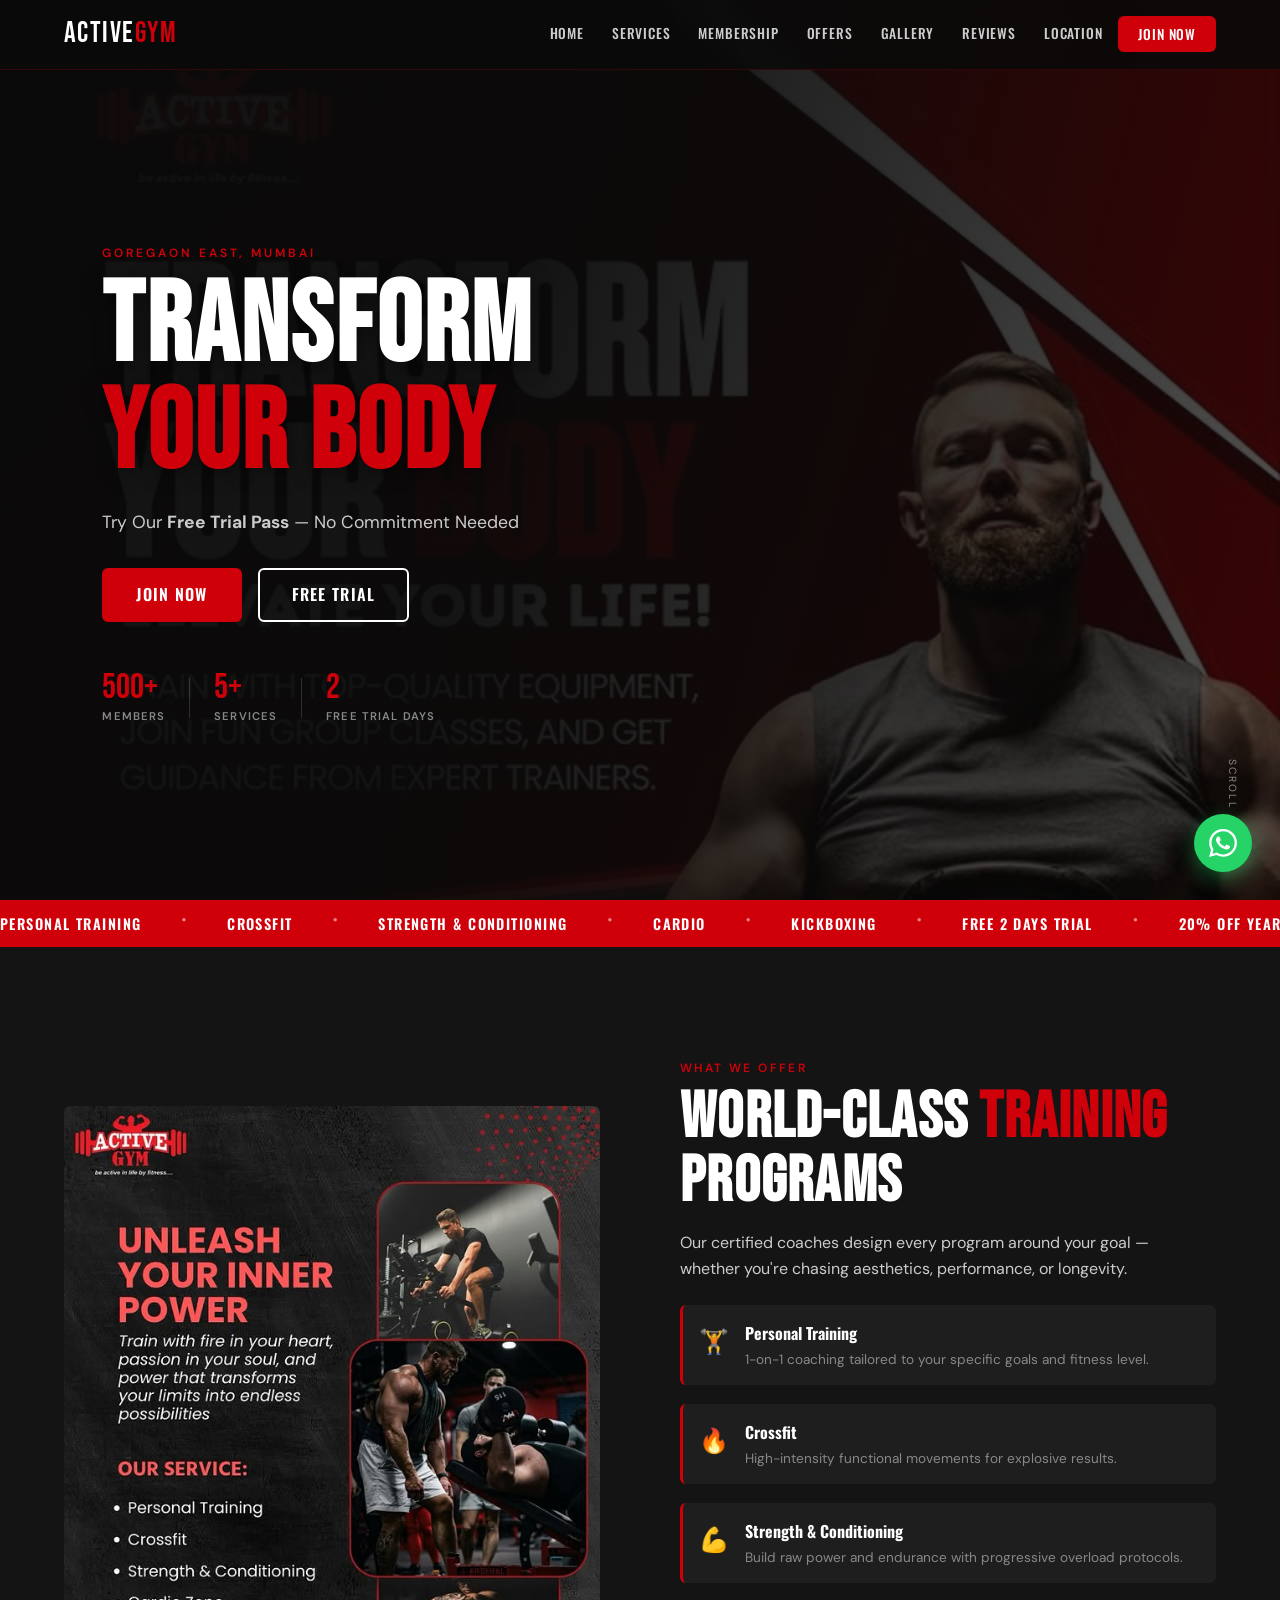
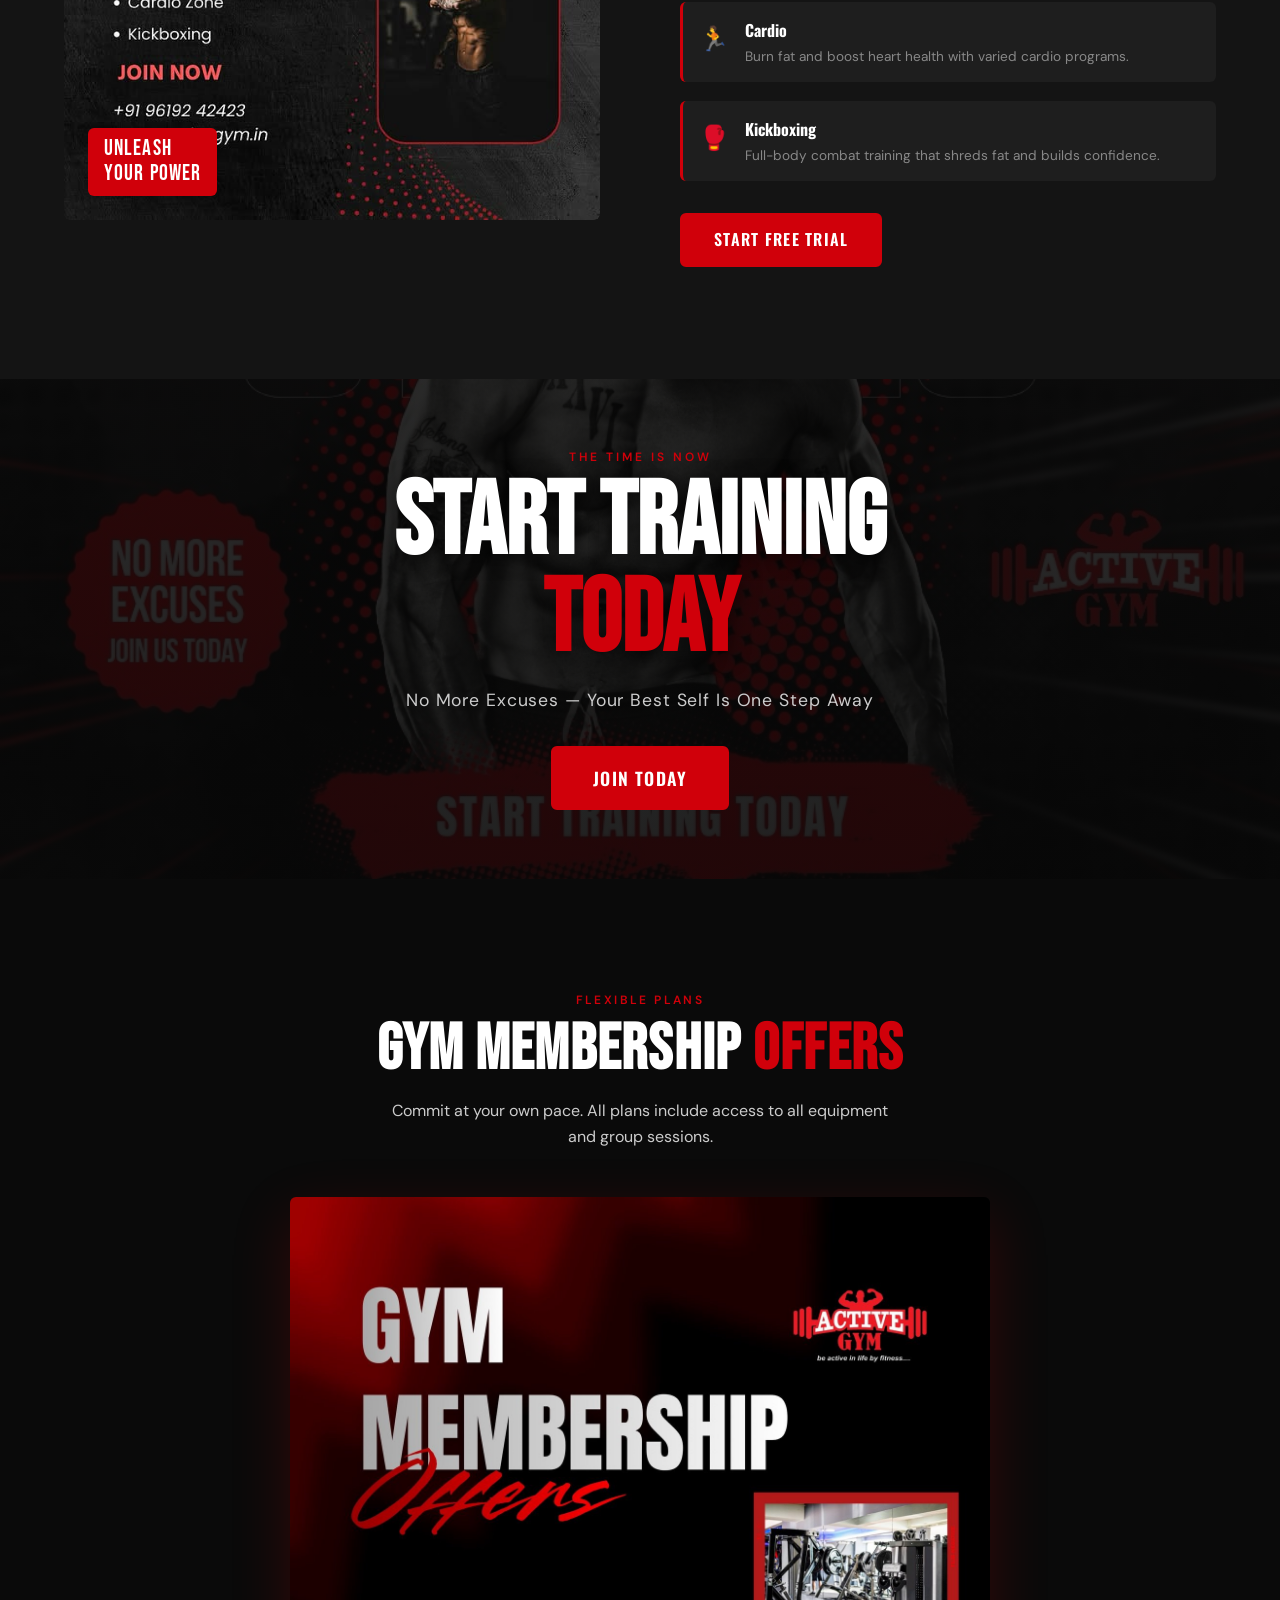
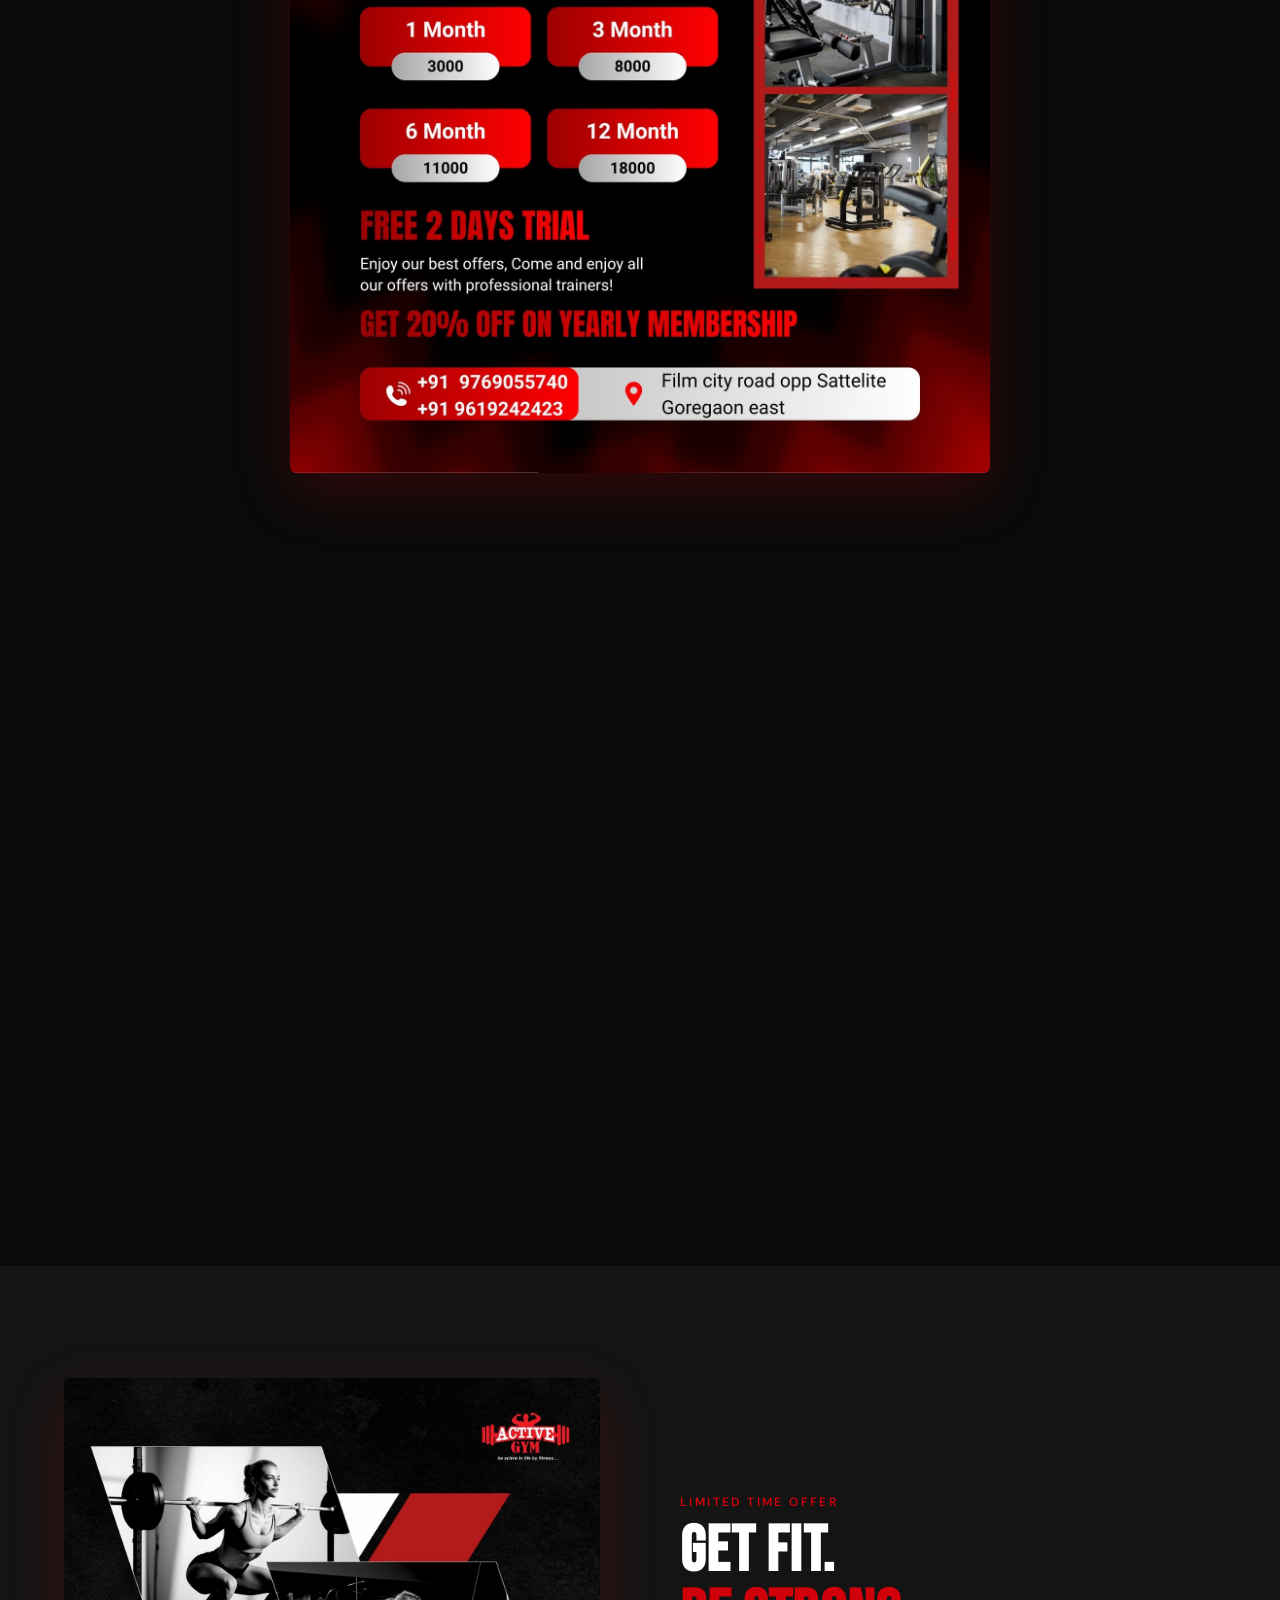
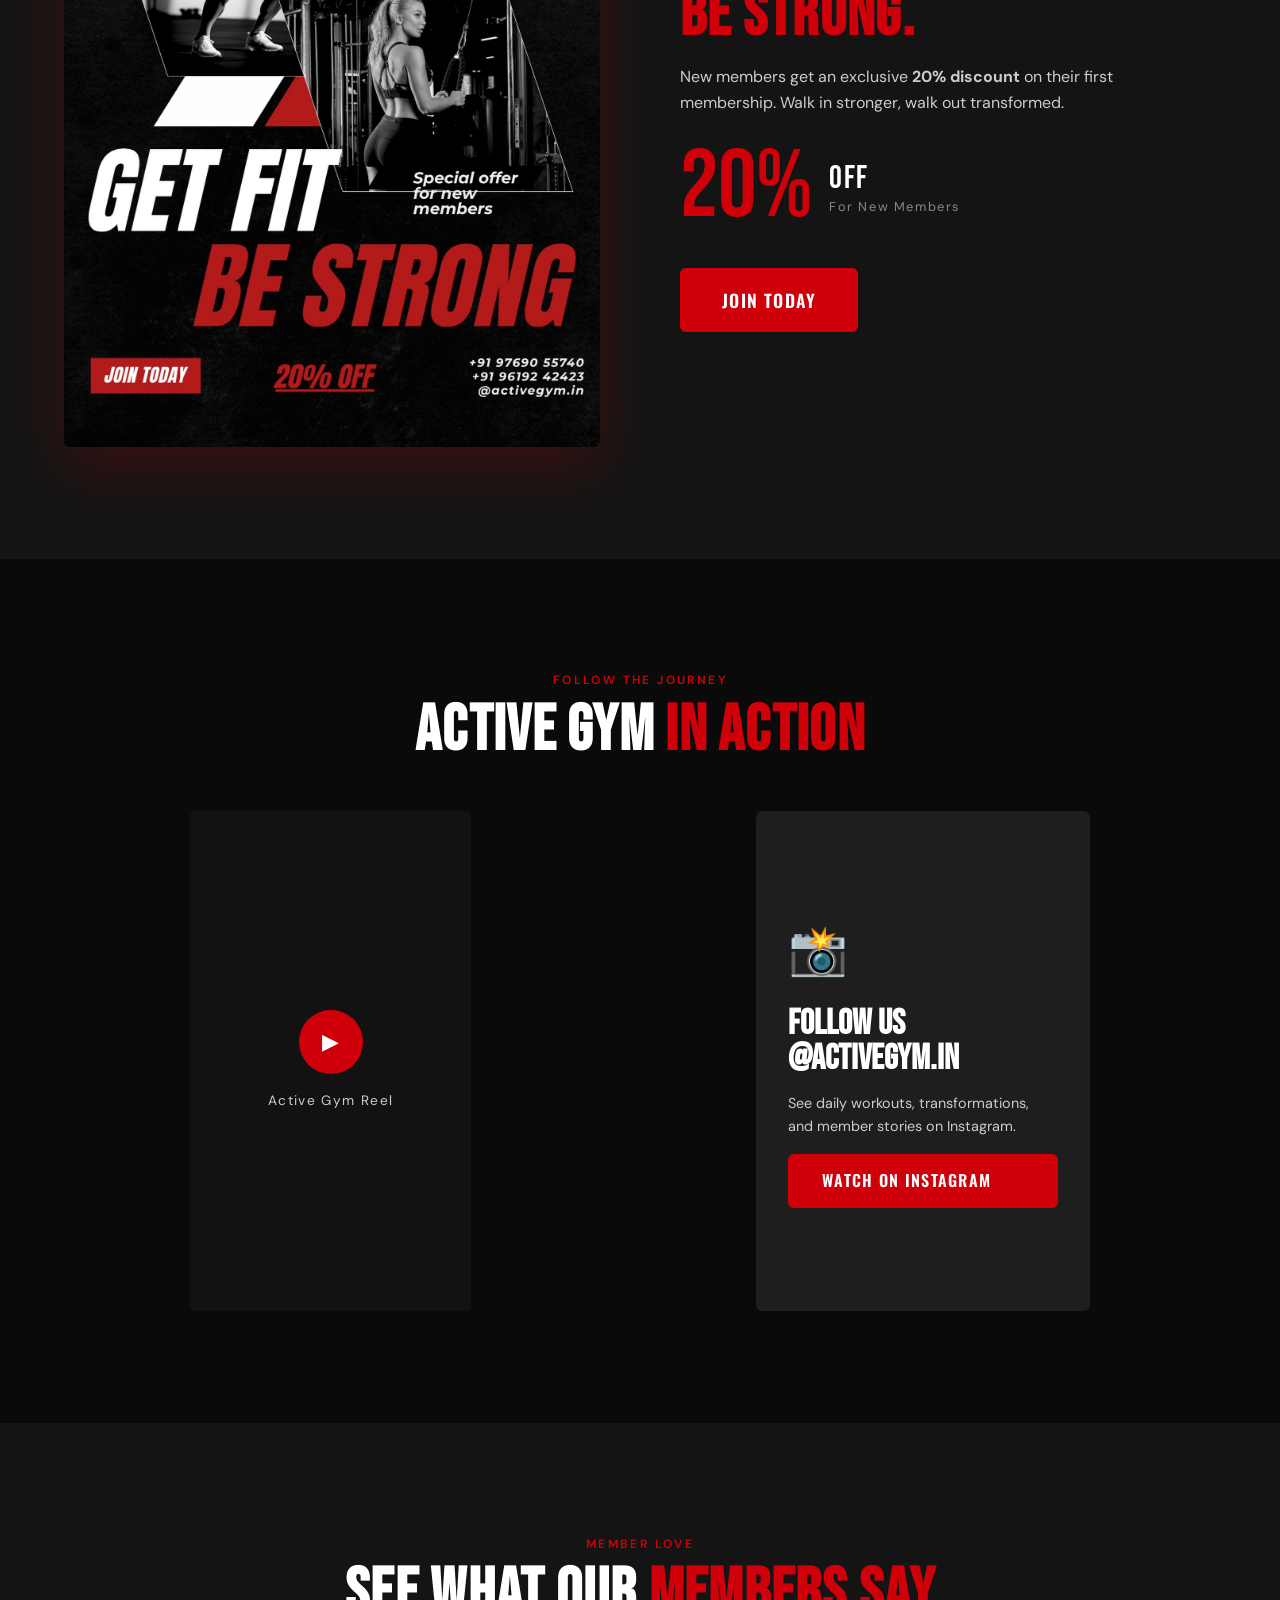
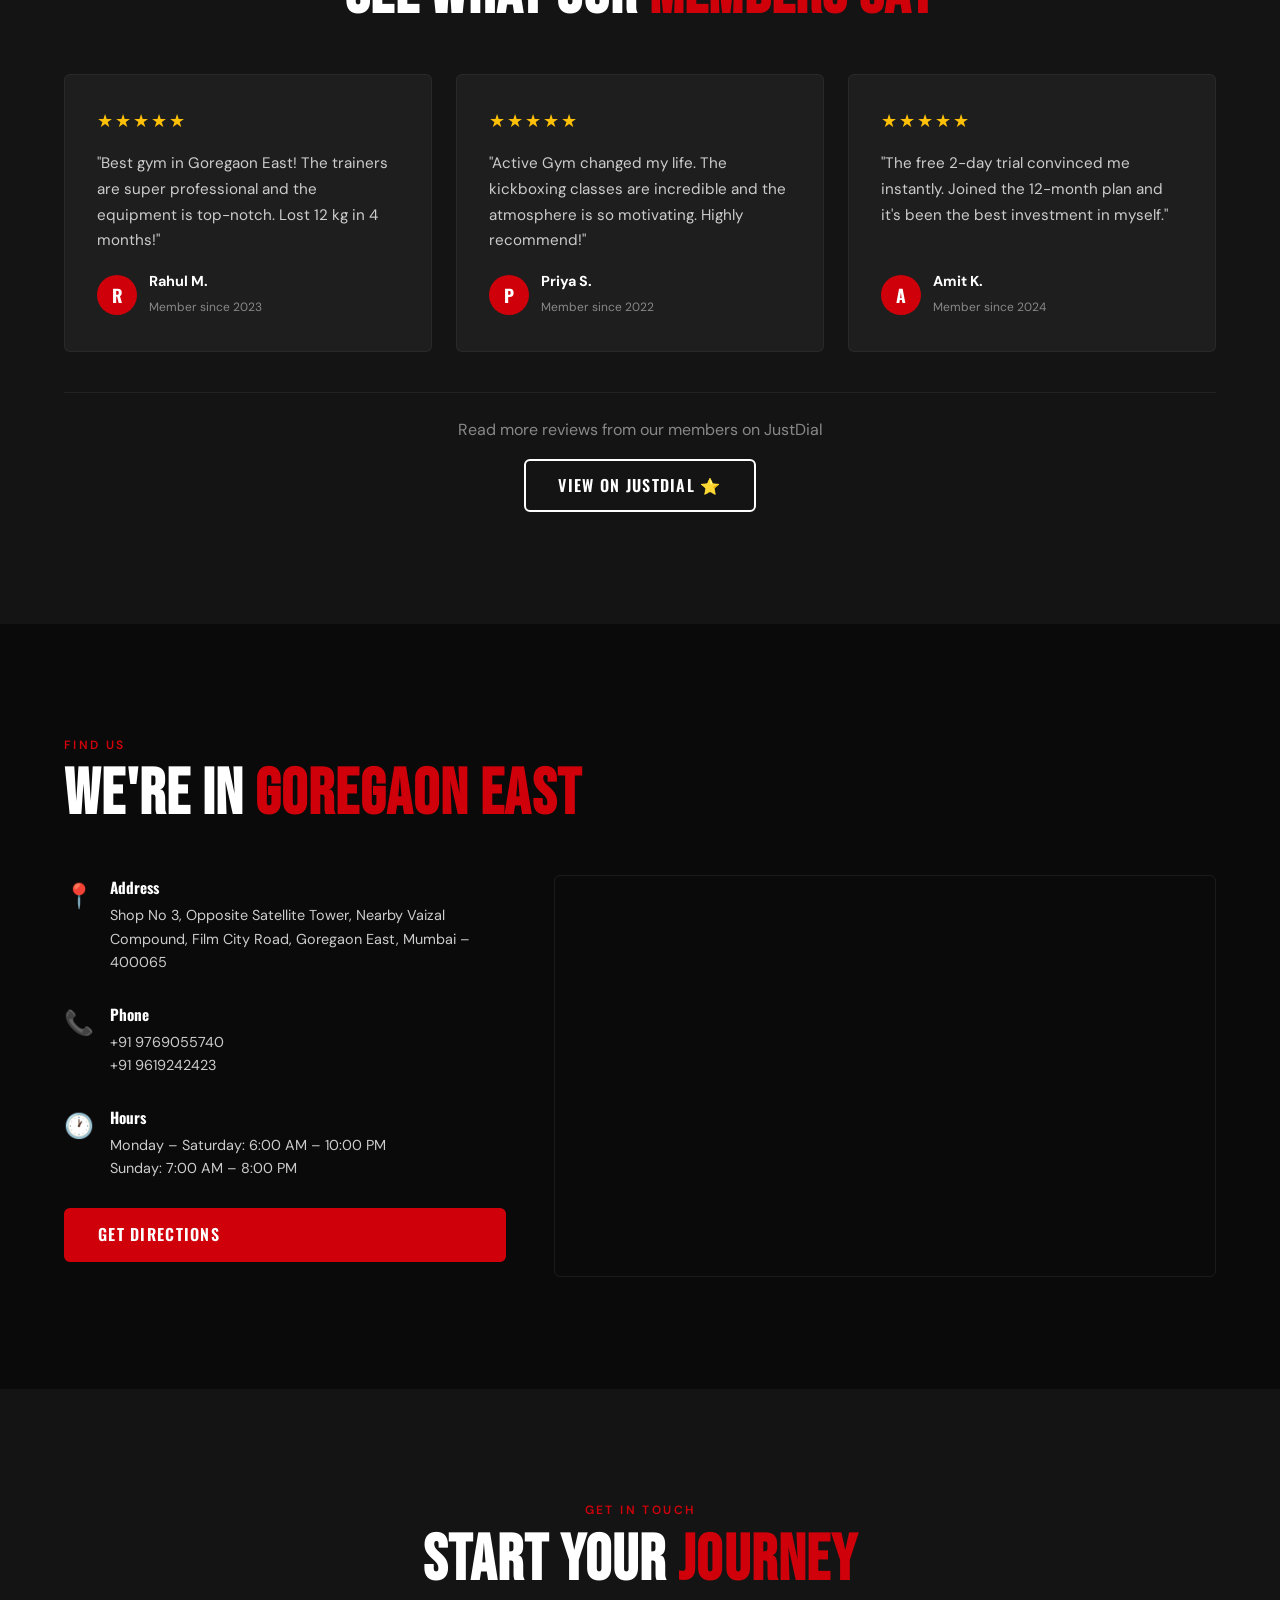
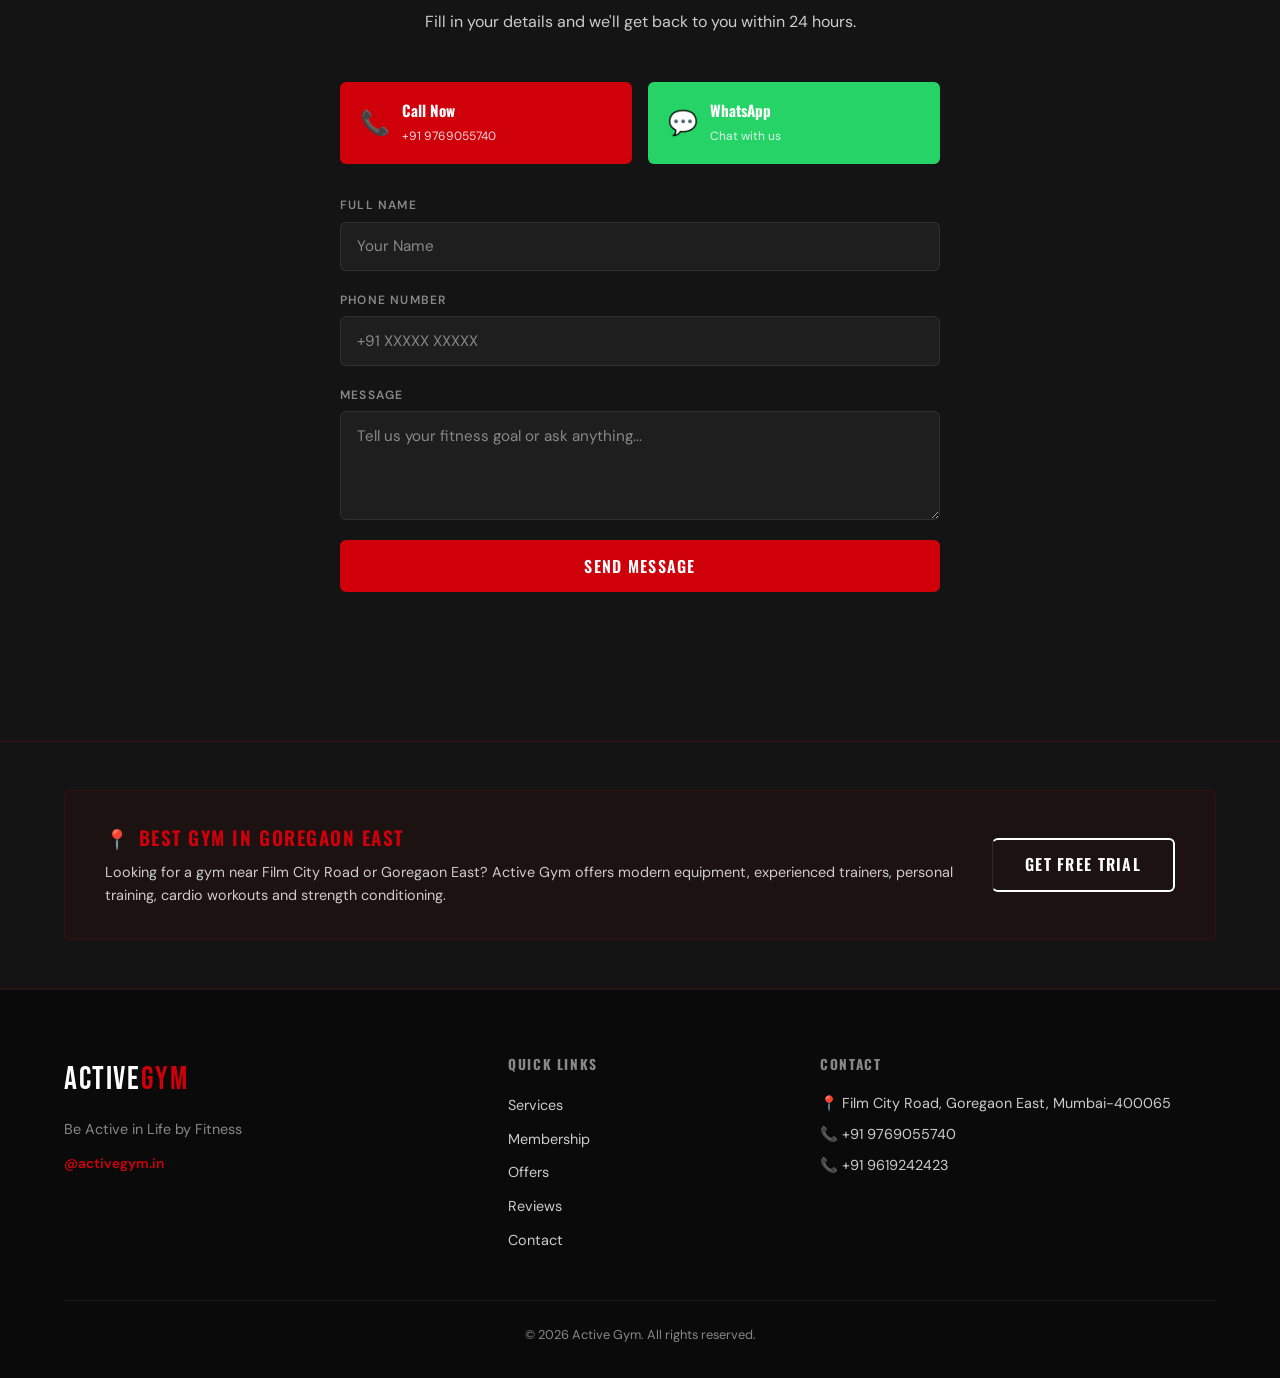
==== index.html @ d6af082b "added a SEO section and indexing" ====
<!DOCTYPE html>
<html lang="en">
<head>
  <meta charset="UTF-8" />
  <meta name="viewport" content="width=device-width, initial-scale=1.0" />
  <title>Active Gym  | Best Gym in Goregaon East, Mumbai</title>
  <meta name="description" content="Active Gym, Goregaon East Mumbai. Premium gym with personal training, crossfit, strength & conditioning. Free 2 day trial. Join now!" />
  <script type="ap
  plication/ld+json">
{
  "@context": "https://schema.org",
  "@type": "Gym",
  "name": "Active Gym",
  "url": "https://activegym.in",
  "image": "https://activegym.in/images/hero.png",
  "telephone": "+91-9769055740",
  "address": {
    "@type": "PostalAddress",
    "streetAddress": "Shop No 3, Opposite Satellite Tower Nearby Vaizal Compound, Film City Road, Goregaon East",
    "addressLocality": "Mumbai",
    "addressRegion": "Maharashtra",
    "postalCode": "400065",
    "addressCountry": "IN"
  },
  "sameAs": [
    "https://www.instagram.com/activegym.in/"
  ]
}
</script>

      <!-- Open Graph -->
    <meta property="og:title"
          content="Active Gym | Best Gym in Goregaon East">

    <meta property="og:description"
          content="Premium gym in Goregaon East Mumbai.">

    <meta property="og:url"
          content="https://activegym.in">

    <meta property="og:type"
          content="website">

    <meta property="og:image"
          content="https://activegym.in/images/hero.png">

  <link rel="stylesheet" href="styles.css" />
  <!-- Google Fonts: Bebas Neue (display) + DM Sans (body) -->
  <link rel="preconnect" href="https://fonts.googleapis.com" />
  <link rel="preconnect" href="https://fonts.gstatic.com" crossorigin />
  <link href="https://fonts.googleapis.com/css2?family=Bebas+Neue&family=DM+Sans:wght@300;400;500;600;700&family=Oswald:wght@400;600;700&display=swap" rel="stylesheet" />
</head>
<body>

  <!-- ========== STICKY NAVBAR ========== -->
  <nav class="navbar" id="navbar">
    <div class="nav-container">
      <a href="#home" class="nav-logo">
        <span class="logo-active">ACTIVE</span><span class="logo-gym">GYM</span>
      </a>
      <button class="nav-toggle" id="navToggle" aria-label="Toggle menu">
        <span></span><span></span><span></span>
      </button>
      <ul class="nav-links" id="navLinks">
        <li><a href="#home">Home</a></li>
        <li><a href="#services">Services</a></li>
        <li><a href="#membership">Membership</a></li>
        <li><a href="#offers">Offers</a></li>
        <li><a href="#instagram">Gallery</a></li>
        <li><a href="#reviews">Reviews</a></li>
        <li><a href="#location">Location</a></li>
        <li><a href="#contact" class="nav-cta">Join Now</a></li>
      </ul>
    </div>
  </nav>

  <!-- ========== HERO SECTION ========== -->
  <section class="hero" id="home">
    <div class="hero-media">
      <img src="images/hero.png" alt="Transform Your Body at Active Gym" class="hero-img" />
      <div class="hero-overlay"></div>
    </div>
    <div class="hero-content fade-in">
      <p class="hero-eyebrow">Goregaon East, Mumbai</p>
      <h1 class="hero-title">
        Transform<br /><span class="accent">Your Body</span>
      </h1>
      <p class="hero-sub">Try Our <strong>Free Trial Pass</strong> — No Commitment Needed</p>
      <div class="hero-actions">
        <a href="#membership" class="btn btn-primary">Join Now</a>
        <a href="#contact" class="btn btn-outline">Free Trial</a>
      </div>
      <div class="hero-stats">
        <div class="stat"><span class="stat-num">500+</span><span class="stat-label">Members</span></div>
        <div class="stat-divider"></div>
        <div class="stat"><span class="stat-num">5+</span><span class="stat-label">Services</span></div>
        <div class="stat-divider"></div>
        <div class="stat"><span class="stat-num">2</span><span class="stat-label">Free Trial Days</span></div>
      </div>
    </div>
    <div class="hero-scroll-hint">
      <span>Scroll</span>
      <div class="scroll-line"></div>
    </div>
  </section>

  <!-- ========== TICKER STRIP ========== -->
  <div class="ticker-wrap">
    <div class="ticker-track">
      <span>Personal Training</span><span class="dot">●</span>
      <span>Crossfit</span><span class="dot">●</span>
      <span>Strength & Conditioning</span><span class="dot">●</span>
      <span>Cardio</span><span class="dot">●</span>
      <span>Kickboxing</span><span class="dot">●</span>
      <span>Free 2 Days Trial</span><span class="dot">●</span>
      <span>20% Off Yearly Plan</span><span class="dot">●</span>
      <!-- duplicate for seamless loop -->
      <span>Personal Training</span><span class="dot">●</span>
      <span>Crossfit</span><span class="dot">●</span>
      <span>Strength & Conditioning</span><span class="dot">●</span>
      <span>Cardio</span><span class="dot">●</span>
      <span>Kickboxing</span><span class="dot">●</span>
      <span>Free 2 Days Trial</span><span class="dot">●</span>
      <span>20% Off Yearly Plan</span><span class="dot">●</span>
    </div>
  </div>

  <!-- ========== SERVICES SECTION ========== -->
  <section class="services" id="services">
    <div class="services-inner">
      <!-- Left: Image -->
      <div class="services-image fade-in-left">
        <div class="services-img-wrap">
          <img src="images/services.png" alt="Unleash Your Inner Power – Active Gym" />
          <div class="services-img-badge">UNLEASH<br />YOUR POWER</div>
        </div>
      </div>
      <!-- Right: Content -->
      <div class="services-content fade-in-right">
        <p class="section-eyebrow">What We Offer</p>
        <h2 class="section-title">World-Class <span class="accent">Training</span><br />Programs</h2>
        <p class="section-body">Our certified coaches design every program around your goal — whether you're chasing aesthetics, performance, or longevity.</p>
        <ul class="services-list">
          <li class="service-item" data-icon="🏋️">
            <div class="si-icon">🏋️</div>
            <div>
              <strong>Personal Training</strong>
              <p>1-on-1 coaching tailored to your specific goals and fitness level.</p>
            </div>
          </li>
          <li class="service-item" data-icon="🔥">
            <div class="si-icon">🔥</div>
            <div>
              <strong>Crossfit</strong>
              <p>High-intensity functional movements for explosive results.</p>
            </div>
          </li>
          <li class="service-item" data-icon="💪">
            <div class="si-icon">💪</div>
            <div>
              <strong>Strength & Conditioning</strong>
              <p>Build raw power and endurance with progressive overload protocols.</p>
            </div>
          </li>
          <li class="service-item" data-icon="🏃">
            <div class="si-icon">🏃</div>
            <div>
              <strong>Cardio</strong>
              <p>Burn fat and boost heart health with varied cardio programs.</p>
            </div>
          </li>
          <li class="service-item" data-icon="🥊">
            <div class="si-icon">🥊</div>
            <div>
              <strong>Kickboxing</strong>
              <p>Full-body combat training that shreds fat and builds confidence.</p>
            </div>
          </li>
        </ul>
        <a href="#contact" class="btn btn-primary">Start Free Trial</a>
      </div>
    </div>
  </section>

  <!-- ========== CTA SECTION ========== -->
  <section class="cta-section" id="cta">
    <div class="cta-bg">
      <img src="images/cta.png" alt="Start Training Today" />
      <div class="cta-overlay"></div>
    </div>
    <div class="cta-content fade-in">
      <p class="cta-eyebrow">The Time Is Now</p>
      <h2 class="cta-title">Start Training<br /><span class="accent">Today</span></h2>
      <p class="cta-sub">No More Excuses — Your Best Self Is One Step Away</p>
      <a href="#contact" class="btn btn-primary btn-lg">Join Today</a>
    </div>
  </section>

  <!-- ========== MEMBERSHIP SECTION ========== -->
  <section class="membership" id="membership">
    <div class="container">
      <div class="membership-header fade-in">
        <p class="section-eyebrow">Flexible Plans</p>
        <h2 class="section-title">Gym Membership <span class="accent">Offers</span></h2>
        <p class="section-body">Commit at your own pace. All plans include access to all equipment and group sessions.</p>
      </div>

      <!-- Membership image banner -->
      <div class="membership-banner fade-in">
        <img src="images/membership.png" alt="Active Gym Membership Offers" />
      </div>

      <div class="plans-grid fade-in">
        <div class="plan-card">
          <div class="plan-label">Starter</div>
          <div class="plan-duration">1 Month</div>
          <div class="plan-price">₹3,000</div>
          <ul class="plan-features">
            <li>Full Equipment Access</li>
            <li>Group Classes</li>
            <li>Locker Room</li>
          </ul>
          <a href="#contact" class="btn btn-outline btn-sm">Get Started</a>
        </div>
        <div class="plan-card">
          <div class="plan-label">Popular</div>
          <div class="plan-duration">3 Months</div>
          <div class="plan-price">₹8,000</div>
          <ul class="plan-features">
            <li>Full Equipment Access</li>
            <li>Group Classes</li>
            <li>1 Personal Training Session</li>
            <li>Locker Room</li>
          </ul>
          <a href="#contact" class="btn btn-outline btn-sm">Get Started</a>
        </div>
        <div class="plan-card plan-featured">
          <div class="plan-badge">Best Value</div>
          <div class="plan-label">Committed</div>
          <div class="plan-duration">6 Months</div>
          <div class="plan-price">₹11,000</div>
          <ul class="plan-features">
            <li>Full Equipment Access</li>
            <li>Group Classes</li>
            <li>3 Personal Training Sessions</li>
            <li>Diet Consultation</li>
            <li>Locker Room</li>
          </ul>
          <a href="#contact" class="btn btn-primary btn-sm">Get Started</a>
        </div>
        <div class="plan-card">
          <div class="plan-badge plan-badge-gold">20% OFF</div>
          <div class="plan-label">Champion</div>
          <div class="plan-duration">12 Months</div>
          <div class="plan-price">₹18,000</div>
          <div class="plan-orig">Save ₹4,500</div>
          <ul class="plan-features">
            <li>Full Equipment Access</li>
            <li>Unlimited Group Classes</li>
            <li>6 Personal Training Sessions</li>
            <li>Diet Consultation</li>
            <li>Locker Room</li>
            <li>Priority Booking</li>
          </ul>
          <a href="#contact" class="btn btn-outline btn-sm">Get Started</a>
        </div>
      </div>

      <!-- Free trial badge -->
      <div class="trial-banner fade-in">
        <div class="trial-icon">🎁</div>
        <div>
          <strong>FREE 2 DAYS TRIAL</strong>
          <p>Experience the gym before you commit. No credit card required.</p>
        </div>
        <a href="#contact" class="btn btn-primary">Claim Free Trial</a>
      </div>
    </div>
  </section>

  <!-- ========== OFFER SECTION ========== -->
  <section class="offer-section" id="offers">
    <div class="offer-inner">
      <div class="offer-img-wrap fade-in-left">
        <img src="images/getfit.png" alt="Get Fit Be Strong – 20% Off" />
      </div>
      <div class="offer-content fade-in-right">
        <p class="section-eyebrow">Limited Time Offer</p>
        <h2 class="section-title">Get Fit.<br /><span class="accent">Be Strong.</span></h2>
        <p class="section-body">New members get an exclusive <strong>20% discount</strong> on their first membership. Walk in stronger, walk out transformed.</p>
        <div class="offer-highlight">
          <span class="offer-pct">20%</span>
          <span class="offer-off">OFF<br /><small>For New Members</small></span>
        </div>
        <a href="#contact" class="btn btn-primary btn-lg">Join Today</a>
      </div>
    </div>
  </section>

  <!-- ========== INSTAGRAM / VIDEO SECTION ========== -->
  <section class="instagram-section" id="instagram">
    <div class="container">
      <div class="fade-in">
        <p class="section-eyebrow">Follow the Journey</p>
        <h2 class="section-title">Active Gym <span class="accent">In Action</span></h2>
      </div>
      <div class="instagram-grid fade-in">
        <!-- Video preview -->
        <div class="ig-video-wrap">
          <video src="images/reel.mp4" muted loop playsinline class="ig-video" id="gymReel"></video>
          <div class="ig-video-overlay" id="igVideoOverlay">
            <button class="ig-play-btn" id="igPlayBtn" aria-label="Play video">▶</button>
            <p>Active Gym Reel</p>
          </div>
        </div>
        <!-- Instagram CTA -->
        <div class="ig-cta-wrap">
          <div class="ig-logo">📸</div>
          <h3>Follow Us<br />@activegym.in</h3>
          <p>See daily workouts, transformations, and member stories on Instagram.</p>
          <a href="https://www.instagram.com/activegym.in/" target="_blank" rel="noopener" class="btn btn-primary">Watch on Instagram</a>
        </div>
      </div>
    </div>
  </section>

  <!-- ========== REVIEWS SECTION ========== -->
  <section class="reviews" id="reviews">
    <div class="container">
      <div class="fade-in">
        <p class="section-eyebrow">Member Love</p>
        <h2 class="section-title">See What Our <span class="accent">Members Say</span></h2>
      </div>
      <div class="reviews-grid fade-in">
        <div class="review-card">
          <div class="review-stars">★★★★★</div>
          <p class="review-text">"Best gym in Goregaon East! The trainers are super professional and the equipment is top-notch. Lost 12 kg in 4 months!"</p>
          <div class="review-author">
            <div class="review-avatar">R</div>
            <div><strong>Rahul M.</strong><span>Member since 2023</span></div>
          </div>
        </div>
        <div class="review-card">
          <div class="review-stars">★★★★★</div>
          <p class="review-text">"Active Gym changed my life. The kickboxing classes are incredible and the atmosphere is so motivating. Highly recommend!"</p>
          <div class="review-author">
            <div class="review-avatar">P</div>
            <div><strong>Priya S.</strong><span>Member since 2022</span></div>
          </div>
        </div>
        <div class="review-card">
          <div class="review-stars">★★★★★</div>
          <p class="review-text">"The free 2-day trial convinced me instantly. Joined the 12-month plan and it's been the best investment in myself."</p>
          <div class="review-author">
            <div class="review-avatar">A</div>
            <div><strong>Amit K.</strong><span>Member since 2024</span></div>
          </div>
        </div>
      </div>
      <div class="reviews-jd fade-in">
        <p>Read more reviews from our members on JustDial</p>
        <a href="https://www.justdial.com/Mumbai/Active-Gym-Opposite-Satellite-Tower-Nearby-Vaizal-Compound-Goregaon-East/022PXX22-XX22-121221103245-M7Y5_BZDET" target="_blank" rel="noopener" class="btn btn-outline">View on JustDial ⭐</a>
      </div>
    </div>
  </section>

  <!-- ========== LOCATION SECTION ========== -->
  <section class="location" id="location">
    <div class="container">
      <div class="fade-in">
        <p class="section-eyebrow">Find Us</p>
        <h2 class="section-title">We're in <span class="accent">Goregaon East</span></h2>
      </div>
      <div class="location-inner fade-in">
        <div class="location-info">
          <div class="loc-item">
            <span class="loc-icon">📍</span>
            <div>
              <strong>Address</strong>
              <p>Shop No 3, Opposite Satellite Tower, Nearby Vaizal Compound, Film City Road, Goregaon East, Mumbai – 400065</p>
            </div>
          </div>
          <div class="loc-item">
            <span class="loc-icon">📞</span>
            <div>
              <strong>Phone</strong>
              <p><a href="tel:+919769055740">+91 9769055740</a><br /><a href="tel:+919619242423">+91 9619242423</a></p>
            </div>
          </div>
          <div class="loc-item">
            <span class="loc-icon">🕐</span>
            <div>
              <strong>Hours</strong>
              <p>Monday – Saturday: 6:00 AM – 10:00 PM<br />Sunday: 7:00 AM – 8:00 PM</p>
            </div>
          </div>
          <a href="https://maps.app.goo.gl/x2N7vGLU5h2f4jcv7" target="_blank" rel="noopener" class="btn btn-primary">Get Directions</a>
        </div>
        <div class="map-wrap">
          <iframe
           src="https://www.google.com/maps/embed?pb=!1m18!1m12!1m3!1d3768.4638937421178!2d72.87435909999999!3d19.174930499999995!2m3!1f0!2f0!3f0!3m2!1i1024!2i768!4f13.1!3m3!1m2!1s0x3be7b70a0145a0b3%3A0x8924d5a3ea8f32e4!2sActive%20GYM!5e0!3m2!1sen!2sin!4v1777400757003!5m2!1sen!2sin"
            width="100%"
            height="400"
            style="border:0;"
            allowfullscreen=""
            loading="lazy"
            referrerpolicy="no-referrer-when-downgrade"
            title="Active Gym Location Map">
          </iframe>
        </div>
      </div>
    </div>
  </section>

  <!-- ========== CONTACT SECTION ========== -->
  <section class="contact" id="contact">
    <div class="container">
      <div class="fade-in">
        <p class="section-eyebrow">Get In Touch</p>
        <h2 class="section-title">Start Your <span class="accent">Journey</span></h2>
        <p class="section-body">Fill in your details and we'll get back to you within 24 hours.</p>
      </div>
      <div class="contact-inner fade-in">
        <div class="contact-actions">
          <a href="tel:+919769055740" class="contact-action-btn call-btn">
            <span class="ca-icon">📞</span>
            <div><strong>Call Now</strong><small>+91 9769055740</small></div>
          </a>
          <a href="https://wa.me/919769055740?text=Hi%2C%20I%20want%20to%20know%20more%20about%20Active%20Gym%20membership" target="_blank" rel="noopener" class="contact-action-btn whatsapp-btn">
            <span class="ca-icon">💬</span>
            <div><strong>WhatsApp</strong><small>Chat with us</small></div>
          </a>
        </div>
        <form class="contact-form" id="contactForm" novalidate>
          <div class="form-group">
            <label for="name">Full Name</label>
            <input type="text" id="name" name="name" placeholder="Your Name" required autocomplete="name" />
          </div>
          <div class="form-group">
            <label for="phone">Phone Number</label>
            <input type="tel" id="phone" name="phone" placeholder="+91 XXXXX XXXXX" required autocomplete="tel" />
          </div>
          <div class="form-group">
            <label for="message">Message</label>
            <textarea id="message" name="message" placeholder="Tell us your fitness goal or ask anything..." rows="4"></textarea>
          </div>
          <button type="submit" class="btn btn-primary btn-full">Send Message</button>
          <p class="form-note" id="formNote"></p>
        </form>
      </div>
    </div>
  </section>

   <!-- ========== SEO SECTION ========== -->
  <section class="seo-section" aria-label="About Active Gym Goregaon East">
    <div class="container">
      <div class="seo-inner fade-in">
        <div class="seo-text">
          <h2><span class="seo-icon">📍</span> Best Gym in Goregaon East</h2>
          <p>
            Looking for a gym near Film City Road or Goregaon East?
            Active Gym offers modern equipment, experienced trainers,
            personal training, cardio workouts and strength conditioning.
          </p>
        </div>
        <a href="#contact" class="btn btn-outline seo-btn">Get Free Trial</a>
      </div>
    </div>
  </section>

  <!-- ========== FOOTER ========== -->
  <footer class="footer">
    <div class="container">
      <div class="footer-grid">
        <div class="footer-brand">
          <div class="nav-logo footer-logo"><span class="logo-active">ACTIVE</span><span class="logo-gym">GYM</span></div>
          <p>Be Active in Life by Fitness</p>
          <a href="https://www.instagram.com/activegym.in/" target="_blank" rel="noopener" class="footer-ig">@activegym.in</a>
        </div>
        <div class="footer-links">
          <h4>Quick Links</h4>
          <ul>
            <li><a href="#services">Services</a></li>
            <li><a href="#membership">Membership</a></li>
            <li><a href="#offers">Offers</a></li>
            <li><a href="#reviews">Reviews</a></li>
            <li><a href="#contact">Contact</a></li>
          </ul>
        </div>
        <div class="footer-contact">
          <h4>Contact</h4>
          <p>📍 Film City Road, Goregaon East, Mumbai-400065</p>
          <p>📞 <a href="tel:+919769055740">+91 9769055740</a></p>
          <p>📞 <a href="tel:+919619242423">+91 9619242423</a></p>
        </div>
      </div>
      <div class="footer-bottom">
        <p>© 2026 Active Gym. All rights reserved.</p>
      </div>
    </div>
  </footer>

  <!-- ========== FLOATING WHATSAPP BUTTON ========== -->
  <a href="https://wa.me/919769055740?text=Hi%2C%20I%20want%20to%20know%20more%20about%20Active%20Gym%20membership" target="_blank" rel="noopener" class="fab-whatsapp" aria-label="WhatsApp">
    <svg viewBox="0 0 24 24" fill="currentColor" width="28" height="28">
      <path d="M17.472 14.382c-.297-.149-1.758-.867-2.03-.967-.273-.099-.471-.148-.67.15-.197.297-.767.966-.94 1.164-.173.199-.347.223-.644.075-.297-.15-1.255-.463-2.39-1.475-.883-.788-1.48-1.761-1.653-2.059-.173-.297-.018-.458.13-.606.134-.133.298-.347.446-.52.149-.174.198-.298.298-.497.099-.198.05-.371-.025-.52-.075-.149-.669-1.612-.916-2.207-.242-.579-.487-.5-.669-.51-.173-.008-.371-.01-.57-.01-.198 0-.52.074-.792.372-.272.297-1.04 1.016-1.04 2.479 0 1.462 1.065 2.875 1.213 3.074.149.198 2.096 3.2 5.077 4.487.709.306 1.262.489 1.694.625.712.227 1.36.195 1.871.118.571-.085 1.758-.719 2.006-1.413.248-.694.248-1.289.173-1.413-.074-.124-.272-.198-.57-.347m-5.421 7.403h-.004a9.87 9.87 0 01-5.031-1.378l-.361-.214-3.741.982.998-3.648-.235-.374a9.86 9.86 0 01-1.51-5.26c.001-5.45 4.436-9.884 9.888-9.884 2.64 0 5.122 1.03 6.988 2.898a9.825 9.825 0 012.893 6.994c-.003 5.45-4.437 9.884-9.885 9.884m8.413-18.297A11.815 11.815 0 0012.05 0C5.495 0 .16 5.335.157 11.892c0 2.096.547 4.142 1.588 5.945L.057 24l6.305-1.654a11.882 11.882 0 005.683 1.448h.005c6.554 0 11.890-5.335 11.893-11.893a11.821 11.821 0 00-3.48-8.413z"/>
    </svg>
  </a>

  <!-- ========== MOBILE CALL BUTTON ========== -->
  <a href="tel:+919769055740" class="fab-call" aria-label="Call Now">
    <svg viewBox="0 0 24 24" fill="currentColor" width="24" height="24">
      <path d="M6.62 10.79c1.44 2.83 3.76 5.14 6.59 6.59l2.2-2.2c.27-.27.67-.36 1.02-.24 1.12.37 2.33.57 3.57.57.55 0 1 .45 1 1V20c0 .55-.45 1-1 1-9.39 0-17-7.61-17-17 0-.55.45-1 1-1h3.5c.55 0 1 .45 1 1 0 1.25.2 2.45.57 3.57.11.35.03.74-.25 1.02l-2.2 2.2z"/>
    </svg>
    <span>Call Now</span>
  </a>

  <script src="script.js"></script>
</body>
</html>
---- styles.css ----
/* ============================================================
   ACTIVE GYM – styles.css
   Theme: Black + Red + White  |  Bebas Neue + DM Sans
   ============================================================ */

/* ---------- CSS VARIABLES ---------- */
:root {
  --red:        #D0000A;
  --red-dark:   #9B0007;
  --red-light:  #FF1A24;
  --black:      #0A0A0A;
  --black-mid:  #141414;
  --black-soft: #1E1E1E;
  --white:      #FFFFFF;
  --gray:       #888888;
  --gray-light: #CCCCCC;
  --font-display: 'Bebas Neue', sans-serif;
  --font-heading: 'Oswald', sans-serif;
  --font-body:    'DM Sans', sans-serif;
  --nav-h: 70px;
  --radius: 6px;
  --trans: 0.3s ease;
}

/* ---------- RESET & BASE ---------- */
*, *::before, *::after { box-sizing: border-box; margin: 0; padding: 0; }

html { scroll-behavior: smooth; }

body {
  font-family: var(--font-body);
  background: var(--black);
  color: var(--white);
  overflow-x: hidden;
  line-height: 1.6;
}

img { max-width: 100%; display: block; }

a { text-decoration: none; color: inherit; }

ul { list-style: none; }

/* ---------- TYPOGRAPHY HELPERS ---------- */
.section-eyebrow {
  font-family: var(--font-body);
  font-size: 0.75rem;
  font-weight: 600;
  letter-spacing: 0.2em;
  text-transform: uppercase;
  color: var(--red);
  margin-bottom: 0.5rem;
}

.section-title {
  font-family: var(--font-display);
  font-size: clamp(2.4rem, 5vw, 4rem);
  line-height: 1.0;
  letter-spacing: 0.02em;
  color: var(--white);
  margin-bottom: 1rem;
}

.section-body {
  font-size: 1rem;
  color: var(--gray-light);
  max-width: 520px;
  margin-bottom: 1.5rem;
}

.accent { color: var(--red); }

/* ---------- BUTTONS ---------- */
.btn {
  display: inline-block;
  font-family: var(--font-heading);
  font-size: 1rem;
  font-weight: 600;
  letter-spacing: 0.08em;
  text-transform: uppercase;
  padding: 0.75rem 2rem;
  border-radius: var(--radius);
  cursor: pointer;
  transition: all var(--trans);
  border: 2px solid transparent;
  white-space: nowrap;
}

.btn-primary {
  background: var(--red);
  color: var(--white);
  border-color: var(--red);
}
.btn-primary:hover {
  background: var(--red-light);
  border-color: var(--red-light);
  transform: translateY(-2px);
  box-shadow: 0 8px 24px rgba(208,0,10,0.4);
}

.btn-outline {
  background: transparent;
  color: var(--white);
  border-color: var(--white);
}
.btn-outline:hover {
  background: var(--white);
  color: var(--black);
  transform: translateY(-2px);
}

.btn-lg { padding: 1rem 2.5rem; font-size: 1.1rem; }
.btn-sm { padding: 0.5rem 1.25rem; font-size: 0.85rem; }
.btn-full { width: 100%; text-align: center; }

/* ---------- CONTAINER ---------- */
.container {
  max-width: 1200px;
  margin: 0 auto;
  padding: 0 1.5rem;
}

/* ---------- SCROLL ANIMATIONS ---------- */
.fade-in, .fade-in-left, .fade-in-right {
  opacity: 0;
  transform: translateY(30px);
  transition: opacity 0.7s ease, transform 0.7s ease;
}
.fade-in-left  { transform: translateX(-40px); }
.fade-in-right { transform: translateX(40px); }

.fade-in.visible,
.fade-in-left.visible,
.fade-in-right.visible {
  opacity: 1;
  transform: translate(0);
}

/* ============================================================
   NAVBAR
   ============================================================ */
.navbar {
  position: fixed;
  top: 0; left: 0; right: 0;
  z-index: 1000;
  height: var(--nav-h);
  background: rgba(10,10,10,0.85);
  backdrop-filter: blur(12px);
  border-bottom: 1px solid rgba(208,0,10,0.2);
  transition: background var(--trans), box-shadow var(--trans);
}

.navbar.scrolled {
  background: rgba(10,10,10,0.97);
  box-shadow: 0 4px 30px rgba(0,0,0,0.6);
}

.nav-container {
  max-width: 1200px;
  margin: 0 auto;
  padding: 0 1.5rem;
  height: 100%;
  display: flex;
  align-items: center;
  justify-content: space-between;
}

.nav-logo {
  font-family: var(--font-display);
  font-size: 1.8rem;
  letter-spacing: 0.05em;
}
.logo-active { color: var(--white); }
.logo-gym    { color: var(--red); }

.nav-links {
  display: flex;
  align-items: center;
  gap: 0.25rem;
}

.nav-links a {
  font-family: var(--font-heading);
  font-size: 0.85rem;
  font-weight: 500;
  letter-spacing: 0.06em;
  text-transform: uppercase;
  color: var(--gray-light);
  padding: 0.4rem 0.75rem;
  border-radius: 3px;
  transition: color var(--trans);
}
.nav-links a:hover { color: var(--white); }

.nav-cta {
  background: var(--red) !important;
  color: var(--white) !important;
  padding: 0.5rem 1.25rem !important;
  border-radius: var(--radius) !important;
}
.nav-cta:hover { background: var(--red-light) !important; }

.nav-toggle {
  display: none;
  flex-direction: column;
  gap: 5px;
  background: none;
  border: none;
  cursor: pointer;
  padding: 4px;
}
.nav-toggle span {
  display: block;
  width: 24px; height: 2px;
  background: var(--white);
  border-radius: 2px;
  transition: all var(--trans);
}

/* ============================================================
   HERO
   ============================================================ */
.hero {
  position: relative;
  min-height: 100vh;
  display: flex;
  align-items: center;
  padding-top: var(--nav-h);
  overflow: hidden;
}

.hero-media {
  position: absolute;
  inset: 0;
  z-index: 0;
}
.hero-img {
  width: 100%; height: 100%;
  object-fit: cover;
  object-position: center top;
  filter: brightness(0.55);
}
.hero-overlay {
  position: absolute;
  inset: 0;
  background: linear-gradient(105deg, rgba(10,10,10,0.92) 40%, rgba(10,10,10,0.4) 100%);
}

.hero-content {
  position: relative;
  z-index: 1;
  max-width: 640px;
  padding: 4rem 1.5rem 4rem 8%;
}

.hero-eyebrow {
  font-size: 0.75rem;
  font-weight: 600;
  letter-spacing: 0.25em;
  text-transform: uppercase;
  color: var(--red);
  margin-bottom: 0.75rem;
}

.hero-title {
  font-family: var(--font-display);
  font-size: clamp(3.5rem, 9vw, 7rem);
  line-height: 0.95;
  letter-spacing: 0.02em;
  color: var(--white);
  margin-bottom: 1.25rem;
  text-shadow: 0 4px 20px rgba(0,0,0,0.5);
}

.hero-sub {
  font-size: 1.1rem;
  color: var(--gray-light);
  margin-bottom: 2rem;
}

.hero-actions {
  display: flex;
  gap: 1rem;
  flex-wrap: wrap;
  margin-bottom: 3rem;
}

.hero-stats {
  display: flex;
  align-items: center;
  gap: 1.5rem;
}
.stat { display: flex; flex-direction: column; }
.stat-num {
  font-family: var(--font-display);
  font-size: 2.2rem;
  color: var(--red);
  line-height: 1;
}
.stat-label {
  font-size: 0.7rem;
  font-weight: 600;
  letter-spacing: 0.1em;
  text-transform: uppercase;
  color: var(--gray);
  margin-top: 0.2rem;
}
.stat-divider { width: 1px; height: 40px; background: rgba(255,255,255,0.15); }

.hero-scroll-hint {
  position: absolute;
  bottom: 2rem;
  right: 2.5rem;
  z-index: 1;
  display: flex;
  flex-direction: column;
  align-items: center;
  gap: 0.5rem;
}
.hero-scroll-hint span {
  font-size: 0.65rem;
  letter-spacing: 0.2em;
  text-transform: uppercase;
  color: var(--gray);
  writing-mode: vertical-rl;
}
.scroll-line {
  width: 1px;
  height: 50px;
  background: linear-gradient(to bottom, var(--red), transparent);
  animation: scrollLine 1.8s ease-in-out infinite;
}
@keyframes scrollLine {
  0%   { transform: scaleY(0); transform-origin: top; }
  50%  { transform: scaleY(1); transform-origin: top; }
  100% { transform: scaleY(0); transform-origin: bottom; }
}

/* ============================================================
   TICKER
   ============================================================ */
.ticker-wrap {
  background: var(--red);
  overflow: hidden;
  padding: 0.75rem 0;
}
.ticker-track {
  display: flex;
  gap: 2.5rem;
  white-space: nowrap;
  animation: ticker 30s linear infinite;
}
.ticker-track span {
  font-family: var(--font-heading);
  font-size: 0.9rem;
  font-weight: 600;
  letter-spacing: 0.1em;
  text-transform: uppercase;
  color: var(--white);
  flex-shrink: 0;
}
.ticker-track .dot { color: rgba(255,255,255,0.5); font-size: 0.5rem; }
@keyframes ticker {
  from { transform: translateX(0); }
  to   { transform: translateX(-50%); }
}

/* ============================================================
   SERVICES
   ============================================================ */
.services {
  padding: 7rem 0;
  background: var(--black-mid);
}

.services-inner {
  max-width: 1200px;
  margin: 0 auto;
  padding: 0 1.5rem;
  display: grid;
  grid-template-columns: 1fr 1fr;
  gap: 5rem;
  align-items: center;
}

.services-img-wrap {
  position: relative;
  border-radius: var(--radius);
  overflow: hidden;
}
.services-img-wrap img {
  width: 100%;
  border-radius: var(--radius);
  transition: transform 0.6s ease;
}
.services-img-wrap:hover img { transform: scale(1.04); }

.services-img-badge {
  position: absolute;
  bottom: 1.5rem;
  left: 1.5rem;
  background: var(--red);
  color: var(--white);
  font-family: var(--font-display);
  font-size: 1.4rem;
  line-height: 1.1;
  padding: 0.6rem 1rem;
  border-radius: var(--radius);
  letter-spacing: 0.05em;
}

.services-list { margin: 1.5rem 0 2rem; display: flex; flex-direction: column; gap: 1.2rem; }

.service-item {
  display: flex;
  gap: 1rem;
  align-items: flex-start;
  padding: 1rem;
  background: var(--black-soft);
  border-radius: var(--radius);
  border-left: 3px solid var(--red);
  transition: transform var(--trans), border-color var(--trans);
}
.service-item:hover {
  transform: translateX(6px);
  border-color: var(--red-light);
}

.si-icon { font-size: 1.5rem; flex-shrink: 0; margin-top: 2px; }
.service-item strong { font-family: var(--font-heading); font-size: 1rem; display: block; margin-bottom: 0.2rem; }
.service-item p { font-size: 0.85rem; color: var(--gray); line-height: 1.4; }

/* ============================================================
   CTA SECTION
   ============================================================ */
.cta-section {
  position: relative;
  min-height: 500px;
  display: flex;
  align-items: center;
  justify-content: center;
  text-align: center;
  overflow: hidden;
}
.cta-bg {
  position: absolute;
  inset: 0;
}
.cta-bg img {
  width: 100%; height: 100%;
  object-fit: cover;
  filter: brightness(0.35);
}
.cta-overlay {
  position: absolute;
  inset: 0;
  background: linear-gradient(to bottom, rgba(10,10,10,0.6), rgba(10,10,10,0.7));
}
.cta-content {
  position: relative;
  z-index: 1;
  padding: 4rem 1.5rem;
}
.cta-eyebrow {
  font-size: 0.75rem;
  font-weight: 600;
  letter-spacing: 0.25em;
  text-transform: uppercase;
  color: var(--red);
  margin-bottom: 0.5rem;
}
.cta-title {
  font-family: var(--font-display);
  font-size: clamp(3.5rem, 8vw, 6.5rem);
  line-height: 0.95;
  margin-bottom: 1rem;
  text-shadow: 0 4px 20px rgba(0,0,0,0.6);
}
.cta-sub {
  font-size: 1.1rem;
  color: var(--gray-light);
  margin-bottom: 2rem;
  letter-spacing: 0.05em;
}

/* ============================================================
   MEMBERSHIP
   ============================================================ */
.membership {
  padding: 7rem 0;
  background: var(--black);
}

.membership-header { text-align: center; margin-bottom: 3rem; }
.membership-header .section-body { margin: 0 auto 0; }

.membership-banner {
  max-width: 700px;
  margin: 0 auto 3.5rem;
  border-radius: var(--radius);
  overflow: hidden;
  box-shadow: 0 20px 60px rgba(208,0,10,0.2);
}
.membership-banner img { width: 100%; }

.plans-grid {
  display: grid;
  grid-template-columns: repeat(4, 1fr);
  gap: 1.25rem;
  margin-bottom: 2.5rem;
}

.plan-card {
  position: relative;
  background: var(--black-soft);
  border: 1px solid rgba(255,255,255,0.06);
  border-radius: var(--radius);
  padding: 2rem 1.5rem;
  display: flex;
  flex-direction: column;
  gap: 0.5rem;
  transition: transform var(--trans), border-color var(--trans), box-shadow var(--trans);
}
.plan-card:hover {
  transform: translateY(-6px);
  border-color: rgba(208,0,10,0.4);
  box-shadow: 0 16px 40px rgba(208,0,10,0.15);
}
.plan-featured {
  border-color: var(--red);
  background: linear-gradient(145deg, #1E0002, var(--black-soft));
}

.plan-badge {
  position: absolute;
  top: -12px;
  left: 50%;
  transform: translateX(-50%);
  background: var(--red);
  color: var(--white);
  font-size: 0.7rem;
  font-weight: 700;
  letter-spacing: 0.1em;
  text-transform: uppercase;
  padding: 0.25rem 0.75rem;
  border-radius: 20px;
  white-space: nowrap;
}
.plan-badge-gold { background: #C4960A; }

.plan-label {
  font-size: 0.7rem;
  font-weight: 700;
  letter-spacing: 0.18em;
  text-transform: uppercase;
  color: var(--red);
}
.plan-duration {
  font-family: var(--font-heading);
  font-size: 1.3rem;
  font-weight: 700;
  color: var(--white);
}
.plan-price {
  font-family: var(--font-display);
  font-size: 2.8rem;
  color: var(--white);
  line-height: 1;
  margin-bottom: 0.25rem;
}
.plan-orig { font-size: 0.8rem; color: var(--gray); }

.plan-features {
  flex: 1;
  margin: 0.75rem 0 1.25rem;
  display: flex;
  flex-direction: column;
  gap: 0.5rem;
}
.plan-features li {
  font-size: 0.85rem;
  color: var(--gray-light);
  padding-left: 1.2rem;
  position: relative;
}
.plan-features li::before {
  content: '✓';
  position: absolute;
  left: 0;
  color: var(--red);
  font-weight: 700;
}

.trial-banner {
  background: linear-gradient(105deg, var(--red-dark), var(--red));
  border-radius: var(--radius);
  padding: 1.75rem 2rem;
  display: flex;
  align-items: center;
  gap: 1.25rem;
  flex-wrap: wrap;
}
.trial-icon { font-size: 2rem; }
.trial-banner strong { font-family: var(--font-heading); font-size: 1.2rem; display: block; margin-bottom: 0.25rem; }
.trial-banner p { font-size: 0.9rem; color: rgba(255,255,255,0.85); }
.trial-banner .btn { margin-left: auto; }

/* ============================================================
   OFFER SECTION
   ============================================================ */
.offer-section {
  padding: 7rem 0;
  background: var(--black-mid);
}
.offer-inner {
  max-width: 1200px;
  margin: 0 auto;
  padding: 0 1.5rem;
  display: grid;
  grid-template-columns: 1fr 1fr;
  gap: 5rem;
  align-items: center;
}
.offer-img-wrap {
  border-radius: var(--radius);
  overflow: hidden;
  box-shadow: 0 20px 60px rgba(208,0,10,0.2);
}
.offer-img-wrap img {
  width: 100%;
  transition: transform 0.6s ease;
}
.offer-img-wrap:hover img { transform: scale(1.04); }

.offer-highlight {
  display: flex;
  align-items: center;
  gap: 1rem;
  margin: 1.5rem 0 2rem;
}
.offer-pct {
  font-family: var(--font-display);
  font-size: 6rem;
  color: var(--red);
  line-height: 1;
}
.offer-off {
  font-family: var(--font-display);
  font-size: 2rem;
  color: var(--white);
  letter-spacing: 0.05em;
  line-height: 1.1;
}
.offer-off small { font-family: var(--font-body); font-size: 0.8rem; color: var(--gray); display: block; margin-top: 0.25rem; }

/* ============================================================
   INSTAGRAM SECTION
   ============================================================ */
.instagram-section {
  padding: 7rem 0;
  background: var(--black);
  text-align: center;
}
.instagram-section .section-title,
.instagram-section .section-eyebrow { text-align: center; margin-left: auto; margin-right: auto; }
.instagram-section .section-title { margin-bottom: 3rem; }

.instagram-grid {
  display: grid;
  grid-template-columns: 1.6fr 1fr;
  gap: 2rem;
  max-width: 900px;
  margin: 0 auto;
  text-align: left;
}

.ig-video-wrap {
  position: relative;
  border-radius: var(--radius);
  overflow: hidden;
  background: var(--black-soft);
  aspect-ratio: 9/16;
  max-height: 500px;
}
.ig-video {
  width: 100%; height: 100%;
  object-fit: cover;
  display: block;
}
.ig-video-overlay {
  position: absolute;
  inset: 0;
  background: rgba(0,0,0,0.4);
  display: flex;
  flex-direction: column;
  align-items: center;
  justify-content: center;
  gap: 1rem;
  transition: opacity var(--trans);
}
.ig-video-overlay.hidden { opacity: 0; pointer-events: none; }
.ig-play-btn {
  width: 64px; height: 64px;
  border-radius: 50%;
  background: var(--red);
  color: var(--white);
  font-size: 1.4rem;
  border: none;
  cursor: pointer;
  display: flex;
  align-items: center;
  justify-content: center;
  transition: transform var(--trans), background var(--trans);
}
.ig-play-btn:hover { transform: scale(1.1); background: var(--red-light); }
.ig-video-overlay p { font-size: 0.85rem; color: var(--gray-light); letter-spacing: 0.1em; }

.ig-cta-wrap {
  display: flex;
  flex-direction: column;
  justify-content: center;
  gap: 1rem;
  padding: 2rem;
  background: var(--black-soft);
  border-radius: var(--radius);
}
.ig-logo { font-size: 3rem; }
.ig-cta-wrap h3 { font-family: var(--font-display); font-size: 2.2rem; line-height: 1; }
.ig-cta-wrap p { font-size: 0.9rem; color: var(--gray-light); }

/* ============================================================
   REVIEWS
   ============================================================ */
.reviews {
  padding: 7rem 0;
  background: var(--black-mid);
}
.reviews .section-title { text-align: center; }
.reviews .section-eyebrow { text-align: center; }

.reviews-grid {
  display: grid;
  grid-template-columns: repeat(3, 1fr);
  gap: 1.5rem;
  margin: 3rem 0 2.5rem;
}

.review-card {
  background: var(--black-soft);
  border: 1px solid rgba(255,255,255,0.05);
  border-radius: var(--radius);
  padding: 2rem;
  display: flex;
  flex-direction: column;
  gap: 1rem;
  transition: transform var(--trans), border-color var(--trans);
}
.review-card:hover {
  transform: translateY(-4px);
  border-color: rgba(208,0,10,0.3);
}

.review-stars { color: #FFC107; font-size: 1.1rem; letter-spacing: 2px; }
.review-text { font-size: 0.95rem; color: var(--gray-light); line-height: 1.7; flex: 1; }
.review-author { display: flex; align-items: center; gap: 0.75rem; }
.review-avatar {
  width: 40px; height: 40px;
  border-radius: 50%;
  background: var(--red);
  display: flex;
  align-items: center;
  justify-content: center;
  font-family: var(--font-heading);
  font-weight: 700;
  font-size: 1.1rem;
  flex-shrink: 0;
}
.review-author strong { font-size: 0.9rem; display: block; }
.review-author span { font-size: 0.75rem; color: var(--gray); }

.reviews-jd {
  text-align: center;
  padding-top: 1.5rem;
  border-top: 1px solid rgba(255,255,255,0.06);
}
.reviews-jd p { color: var(--gray); margin-bottom: 1rem; }

/* ============================================================
   LOCATION
   ============================================================ */
.location {
  padding: 7rem 0;
  background: var(--black);
}
.location-inner {
  display: grid;
  grid-template-columns: 1fr 1.5fr;
  gap: 3rem;
  align-items: start;
  margin-top: 3rem;
}

.location-info { display: flex; flex-direction: column; gap: 1.75rem; }
.loc-item { display: flex; gap: 1rem; align-items: flex-start; }
.loc-icon { font-size: 1.5rem; flex-shrink: 0; margin-top: 2px; }
.loc-item strong { font-family: var(--font-heading); font-size: 0.95rem; display: block; margin-bottom: 0.3rem; }
.loc-item p { font-size: 0.9rem; color: var(--gray-light); line-height: 1.6; }
.loc-item a { color: var(--gray-light); transition: color var(--trans); }
.loc-item a:hover { color: var(--red); }

.map-wrap {
  border-radius: var(--radius);
  overflow: hidden;
  border: 1px solid rgba(255,255,255,0.07);
}
.map-wrap iframe { display: block; }

/* ============================================================
   CONTACT
   ============================================================ */
.contact {
  padding: 7rem 0;
  background: var(--black-mid);
}
.contact .section-title,
.contact .section-eyebrow,
.contact .section-body { text-align: center; margin-left: auto; margin-right: auto; }

.contact-inner {
  max-width: 600px;
  margin: 3rem auto 0;
}

.contact-actions {
  display: grid;
  grid-template-columns: 1fr 1fr;
  gap: 1rem;
  margin-bottom: 2rem;
}

.contact-action-btn {
  display: flex;
  align-items: center;
  gap: 0.75rem;
  padding: 1rem 1.25rem;
  border-radius: var(--radius);
  transition: transform var(--trans), box-shadow var(--trans);
}
.contact-action-btn:hover { transform: translateY(-3px); }
.call-btn {
  background: var(--red);
  color: var(--white);
}
.call-btn:hover { box-shadow: 0 8px 24px rgba(208,0,10,0.4); }
.whatsapp-btn {
  background: #25D366;
  color: var(--white);
}
.whatsapp-btn:hover { box-shadow: 0 8px 24px rgba(37,211,102,0.35); }

.ca-icon { font-size: 1.5rem; }
.contact-action-btn strong { font-family: var(--font-heading); font-size: 0.95rem; display: block; }
.contact-action-btn small { font-size: 0.75rem; opacity: 0.85; }

/* Form */
.contact-form { display: flex; flex-direction: column; gap: 1.25rem; }
.form-group { display: flex; flex-direction: column; gap: 0.4rem; }
.form-group label {
  font-size: 0.75rem;
  font-weight: 600;
  letter-spacing: 0.1em;
  text-transform: uppercase;
  color: var(--gray);
}
.form-group input,
.form-group textarea {
  background: var(--black-soft);
  border: 1px solid rgba(255,255,255,0.08);
  border-radius: var(--radius);
  color: var(--white);
  font-family: var(--font-body);
  font-size: 0.95rem;
  padding: 0.85rem 1rem;
  transition: border-color var(--trans);
  resize: vertical;
}
.form-group input::placeholder,
.form-group textarea::placeholder { color: var(--gray); }
.form-group input:focus,
.form-group textarea:focus {
  outline: none;
  border-color: var(--red);
}
.form-note {
  font-size: 0.85rem;
  text-align: center;
  color: #4CAF50;
  min-height: 1.2em;
}

/* ============================================================
   FOOTER
   ============================================================ */
.footer {
  background: var(--black);
  border-top: 1px solid rgba(255,255,255,0.05);
  padding: 4rem 0 2rem;
}
.footer-grid {
  display: grid;
  grid-template-columns: 1.5fr 1fr 1.5fr;
  gap: 3rem;
  margin-bottom: 3rem;
}
.footer-logo { font-size: 2rem; display: block; margin-bottom: 0.75rem; }
.footer-brand p { font-size: 0.9rem; color: var(--gray); }
.footer-ig { display: inline-block; margin-top: 0.75rem; color: var(--red); font-size: 0.85rem; font-weight: 600; }

.footer-links h4,
.footer-contact h4 {
  font-family: var(--font-heading);
  font-size: 0.85rem;
  letter-spacing: 0.12em;
  text-transform: uppercase;
  color: var(--gray);
  margin-bottom: 1rem;
}
.footer-links ul { display: flex; flex-direction: column; gap: 0.5rem; }
.footer-links a { font-size: 0.9rem; color: var(--gray-light); transition: color var(--trans); }
.footer-links a:hover { color: var(--red); }

.footer-contact p { font-size: 0.9rem; color: var(--gray-light); margin-bottom: 0.5rem; }
.footer-contact a { color: var(--gray-light); transition: color var(--trans); }
.footer-contact a:hover { color: var(--red); }

.footer-bottom {
  border-top: 1px solid rgba(255,255,255,0.05);
  padding-top: 1.5rem;
  text-align: center;
  font-size: 0.8rem;
  color: var(--gray);
}

/* ============================================================
   FLOATING BUTTONS
   ============================================================ */
.fab-whatsapp {
  position: fixed;
  bottom: 1.75rem;
  right: 1.75rem;
  z-index: 900;
  width: 58px; height: 58px;
  border-radius: 50%;
  background: #25D366;
  color: var(--white);
  display: flex;
  align-items: center;
  justify-content: center;
  box-shadow: 0 6px 20px rgba(37,211,102,0.4);
  transition: transform var(--trans), box-shadow var(--trans);
}
.fab-whatsapp:hover {
  transform: scale(1.1);
  box-shadow: 0 10px 30px rgba(37,211,102,0.55);
}

.fab-call {
  display: none; /* mobile only */
  position: fixed;
  bottom: 0; left: 0; right: 0;
  z-index: 900;
  background: var(--red);
  color: var(--white);
  padding: 0.85rem 1rem;
  align-items: center;
  justify-content: center;
  gap: 0.5rem;
  font-family: var(--font-heading);
  font-size: 1rem;
  font-weight: 600;
  letter-spacing: 0.06em;
  box-shadow: 0 -4px 20px rgba(208,0,10,0.4);
}

/* ============================================================
   RESPONSIVE
   ============================================================ */
@media (max-width: 1024px) {
  .plans-grid { grid-template-columns: repeat(2, 1fr); }
  .services-inner { gap: 3rem; }
}

@media (max-width: 768px) {
  :root { --nav-h: 60px; }

  .nav-toggle { display: flex; }
  .nav-links {
    position: fixed;
    top: var(--nav-h); left: 0; right: 0;
    background: rgba(10,10,10,0.98);
    flex-direction: column;
    padding: 1.5rem;
    gap: 0.25rem;
    transform: translateY(-120%);
    opacity: 0;
    transition: transform 0.35s ease, opacity 0.35s ease;
    pointer-events: none;
  }
  .nav-links.open {
    transform: translateY(0);
    opacity: 1;
    pointer-events: all;
  }
  .nav-links a { padding: 0.75rem 1rem; font-size: 1rem; }

  .hero-content { padding: 3rem 1.5rem; }
  .hero-stats { gap: 1rem; }
  .hero-scroll-hint { display: none; }

  .services-inner { grid-template-columns: 1fr; gap: 2.5rem; }
  .offer-inner { grid-template-columns: 1fr; gap: 2.5rem; }

  .plans-grid { grid-template-columns: 1fr 1fr; gap: 1rem; }
  .plan-price { font-size: 2.2rem; }

  .instagram-grid { grid-template-columns: 1fr; }
  .ig-video-wrap { aspect-ratio: 16/9; max-height: 280px; }

  .reviews-grid { grid-template-columns: 1fr; }

  .location-inner { grid-template-columns: 1fr; }

  .footer-grid { grid-template-columns: 1fr; gap: 2rem; }

  .trial-banner { flex-direction: column; text-align: center; }
  .trial-banner .btn { margin-left: 0; }

  /* Show mobile call button */
  .fab-call { display: flex; }
  /* Move WhatsApp up above call bar */
  .fab-whatsapp { bottom: 5rem; }
  /* Add padding so content isn't behind call bar */
  body { padding-bottom: 56px; }

  .seo-inner { padding: 1.5rem; gap: 1rem; }
  .seo-text h2 { font-size: 1rem; }
}

@media (max-width: 480px) {
  .plans-grid { grid-template-columns: 1fr; }
  .contact-actions { grid-template-columns: 1fr; }
  .hero-actions { flex-direction: column; }
  .hero-actions .btn { text-align: center; }
  .seo-btn { width: 100%; text-align: center; }
}

/* ============================================================
   SEO SECTION
   ============================================================ */
.seo-section {
  background: var(--black-mid);
  border-top: 1px solid rgba(208, 0, 10, 0.2);
  border-bottom: 1px solid rgba(208, 0, 10, 0.2);
  padding: 3rem 0;
}

.seo-inner {
  display: flex;
  align-items: center;
  gap: 1.5rem;
  flex-wrap: wrap;
  background: rgba(208, 0, 10, 0.05);
  border: 1px solid rgba(208, 0, 10, 0.15);
  border-radius: var(--radius);
  padding: 2rem 2.5rem;
}

.seo-text {
  flex: 1;
  min-width: 220px;
}

.seo-text h2 {
  font-family: var(--font-heading);
  font-size: 1.2rem;
  font-weight: 600;
  color: var(--red);
  letter-spacing: 0.08em;
  text-transform: uppercase;
  margin: 0 0 0.5rem;
  display: flex;
  align-items: center;
  gap: 0.5rem;
}

.seo-icon {
  font-size: 1.2rem;
  line-height: 1;
  flex-shrink: 0;
}

.seo-text p {
  font-size: 0.9rem;
  color: var(--gray-light);
  line-height: 1.6;
  margin: 0;
}

.seo-btn {
  flex-shrink: 0;
  border-left: 1px solid rgba(255,255,255,0.1);
  padding-left: 2rem;
  margin-left: 0.5rem;
}
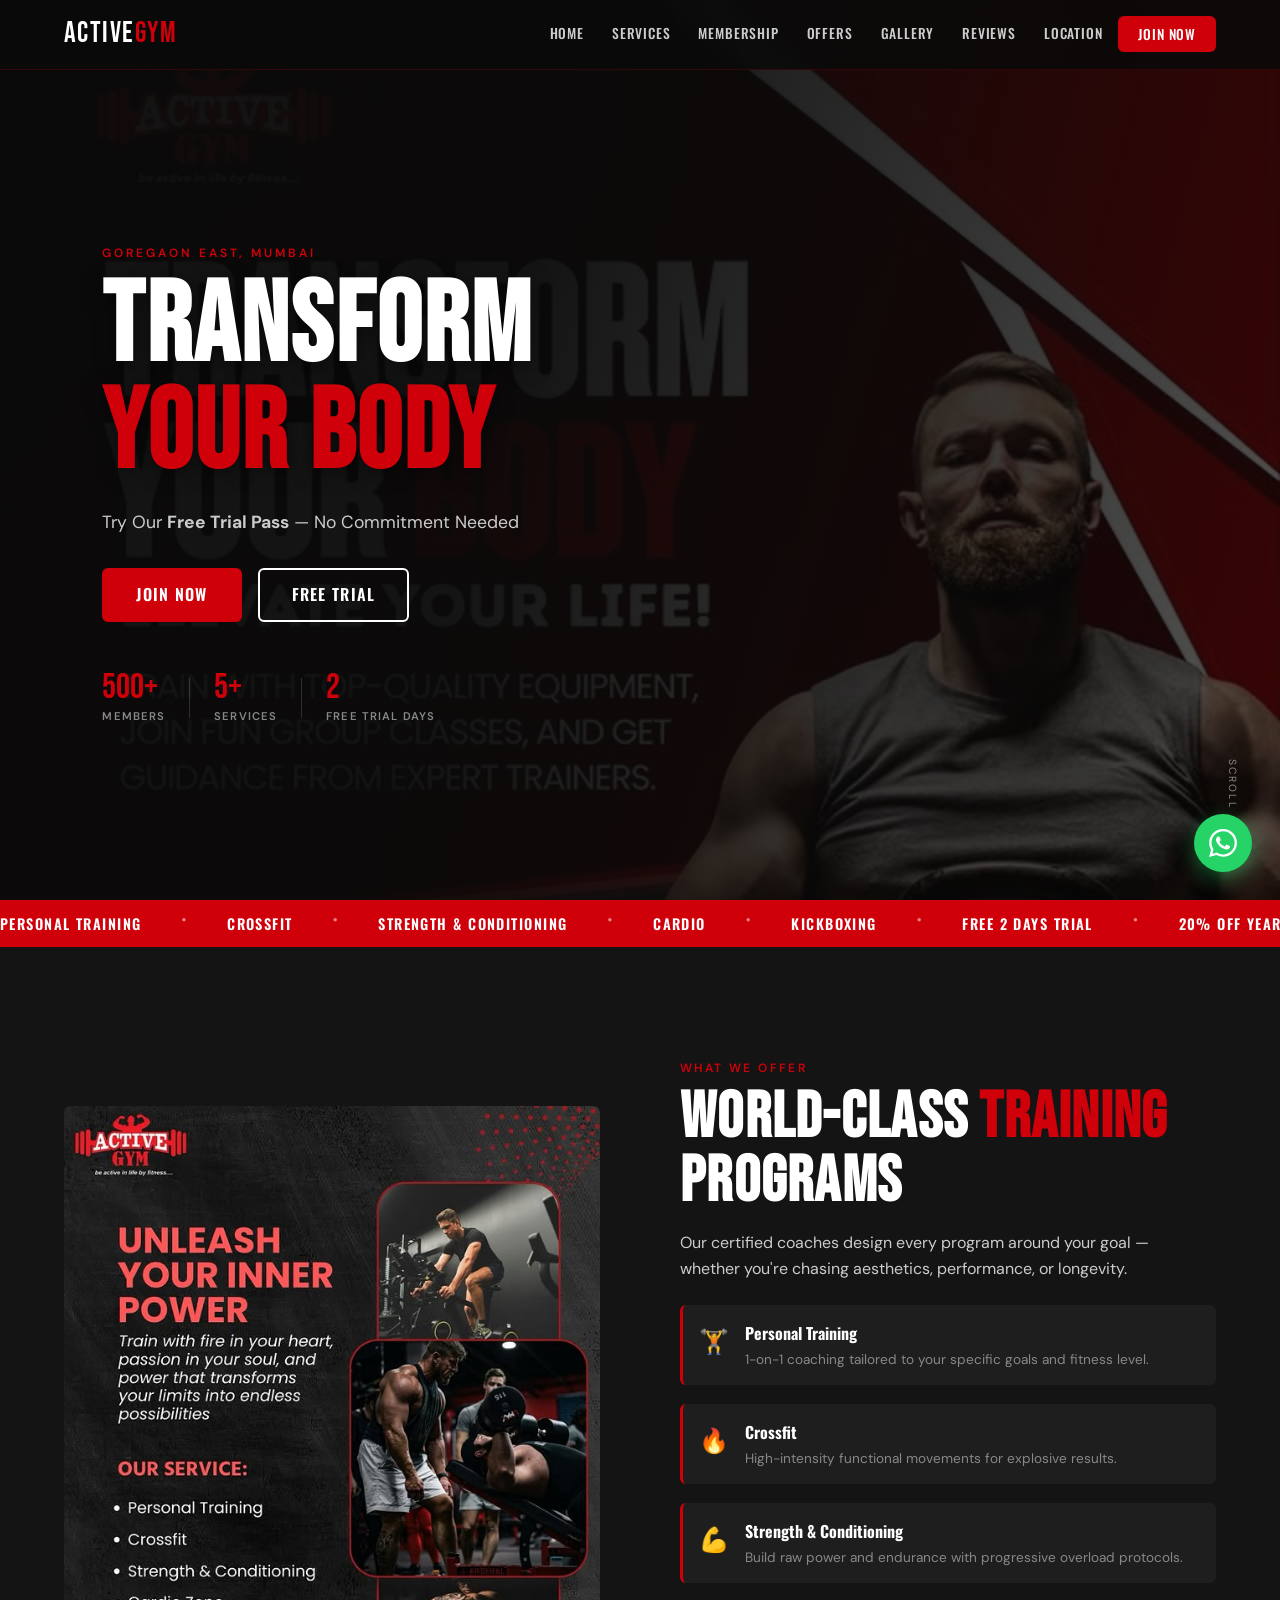
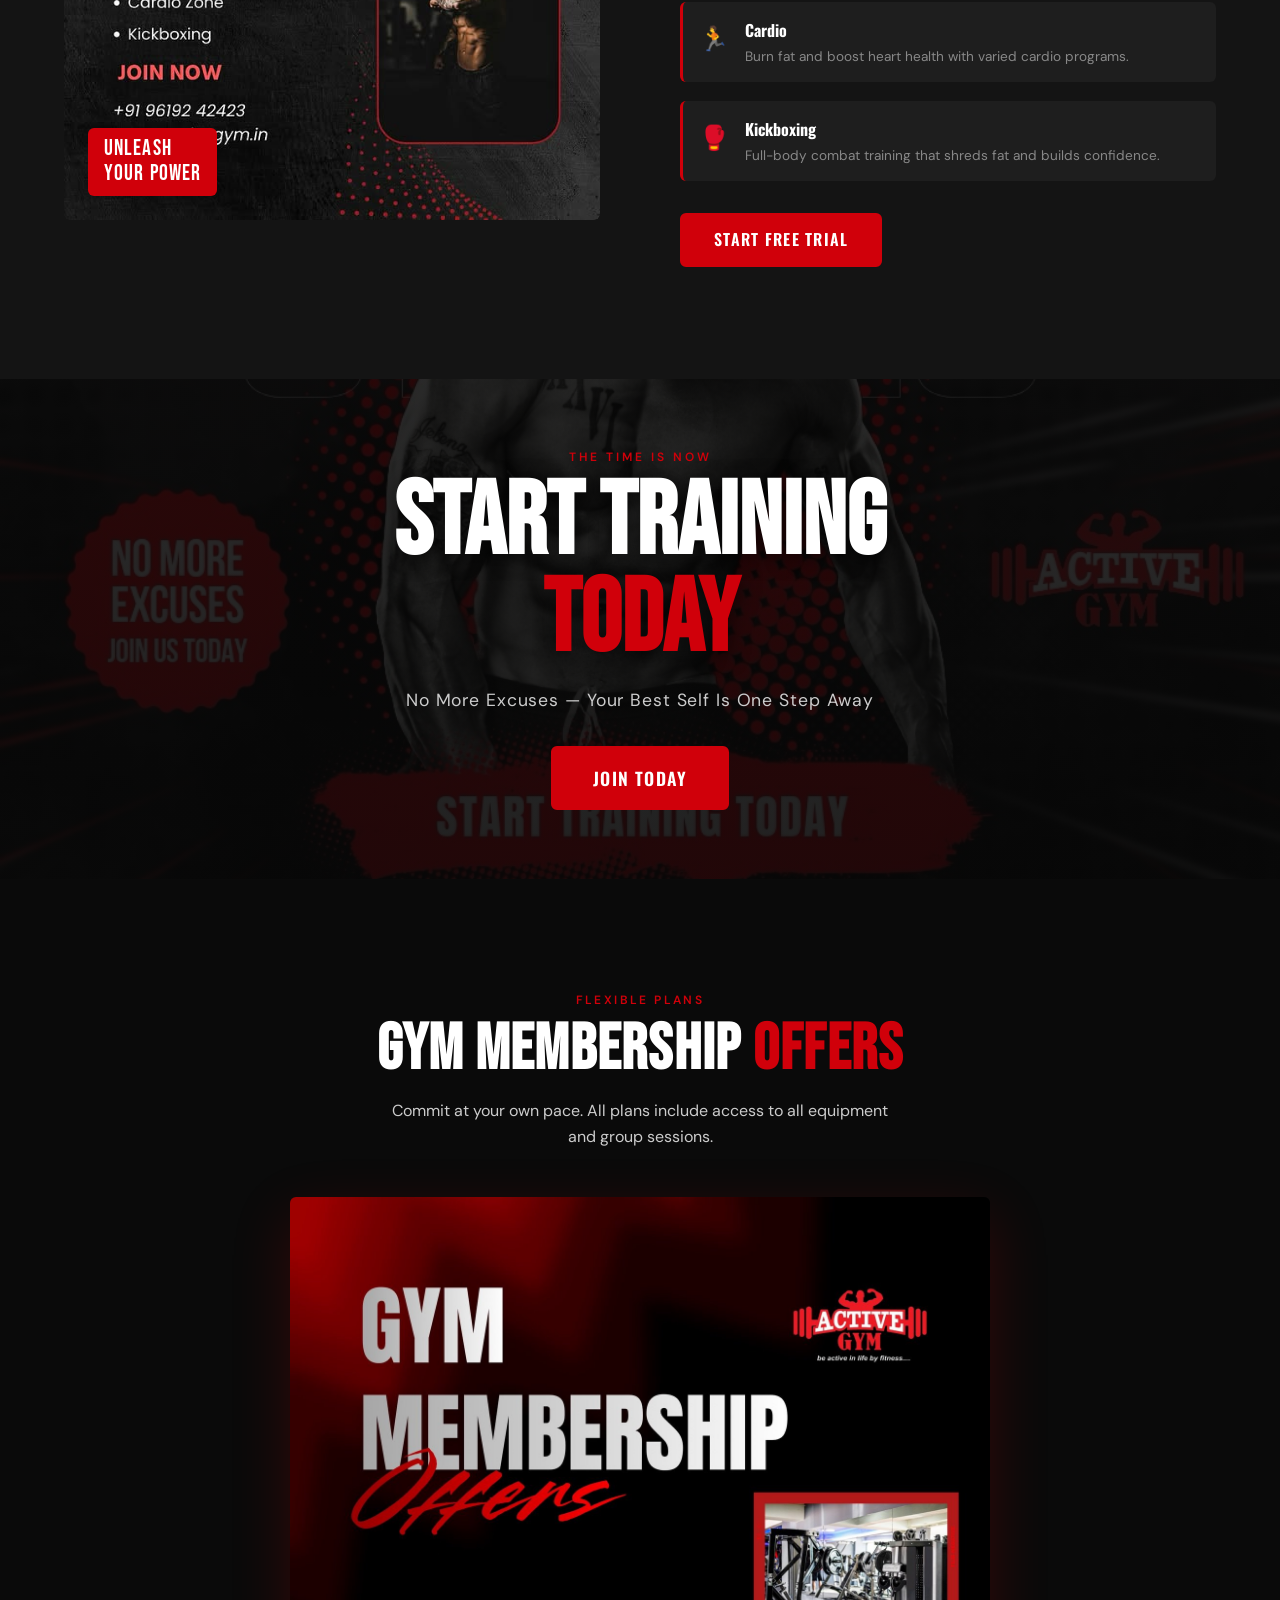
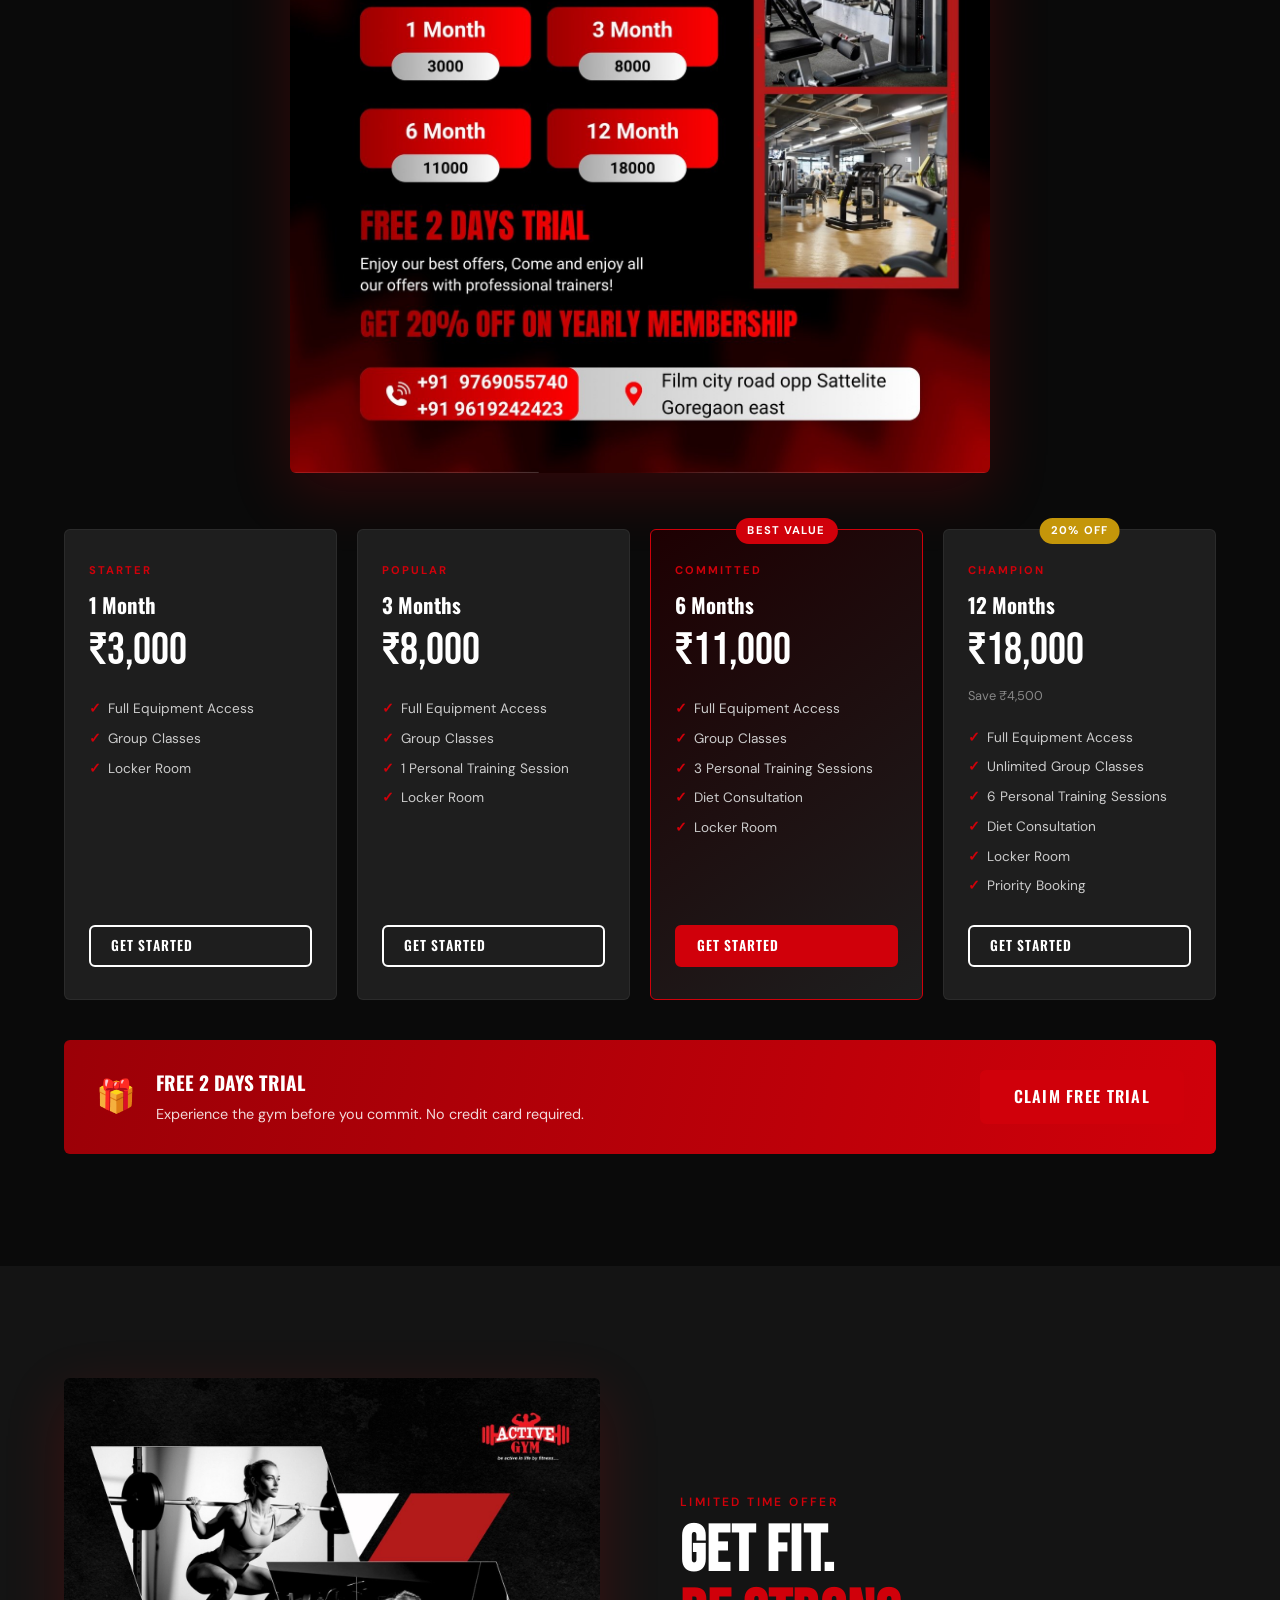
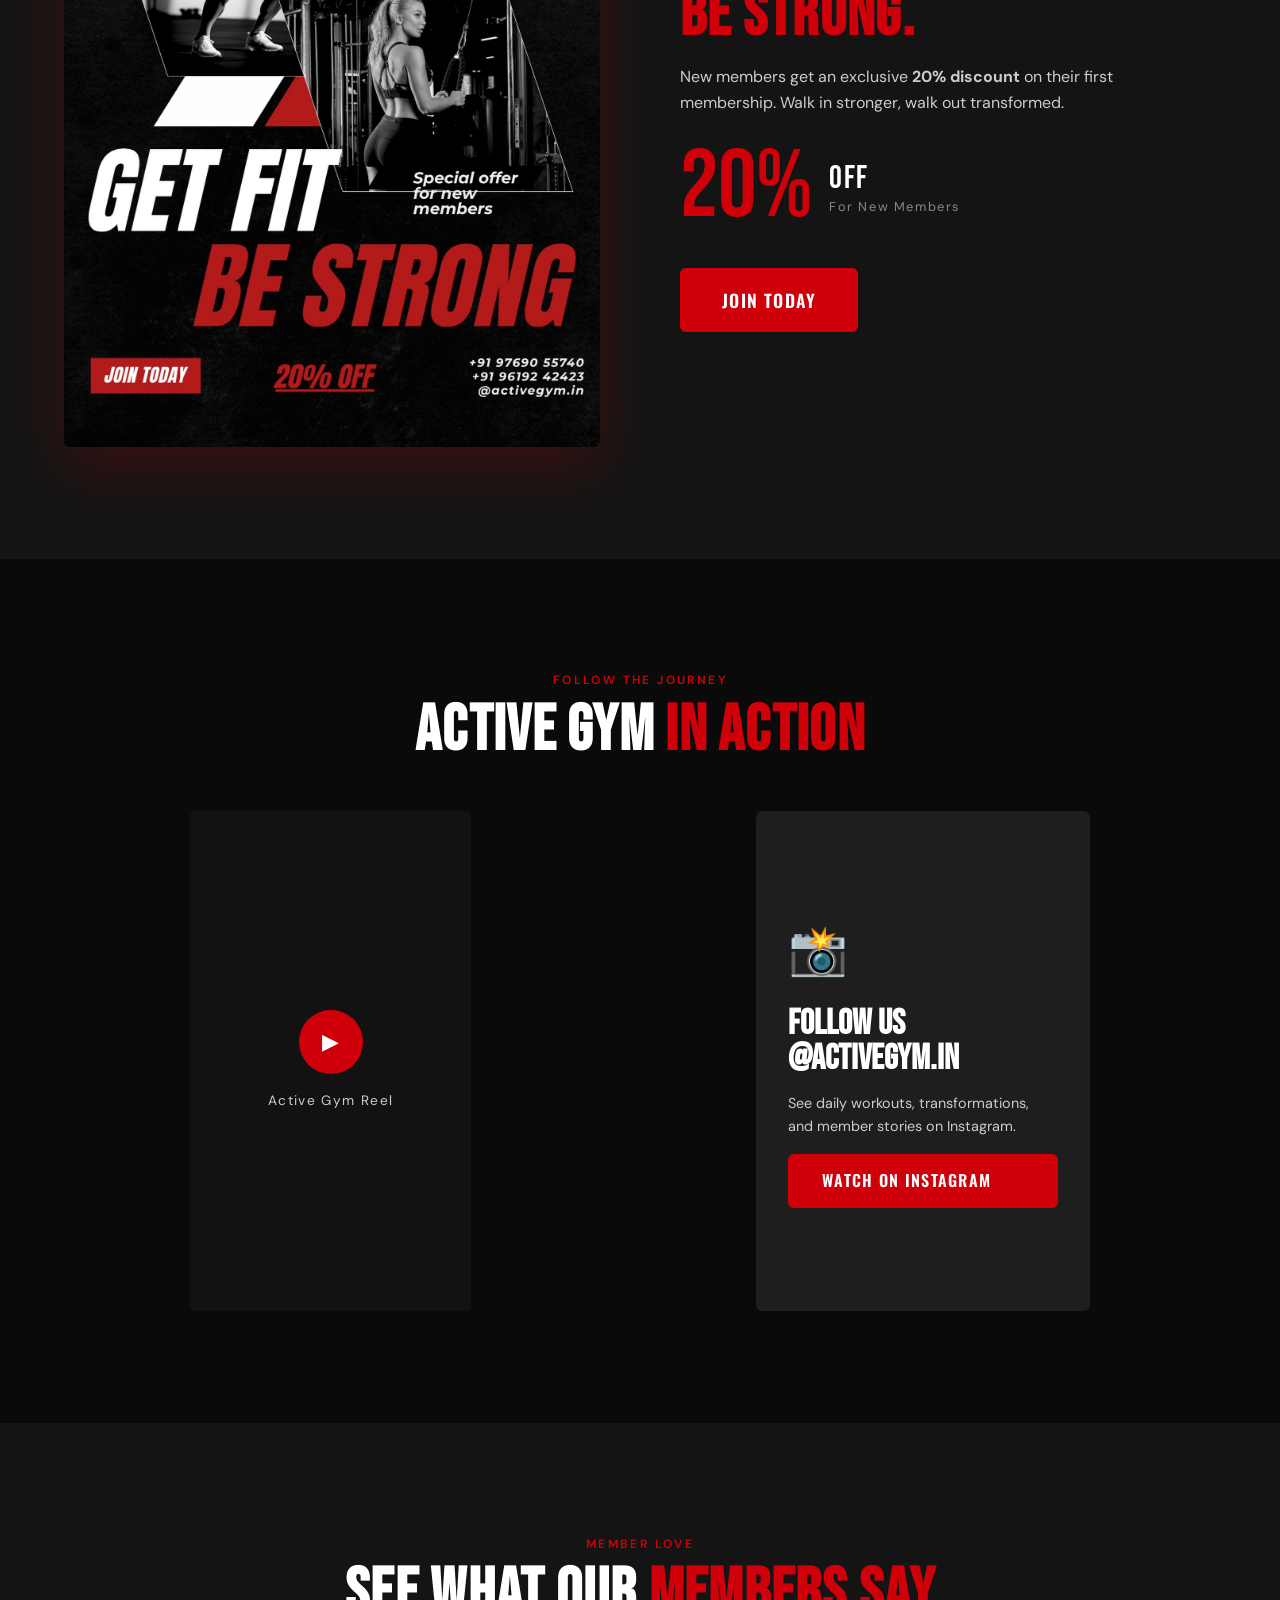
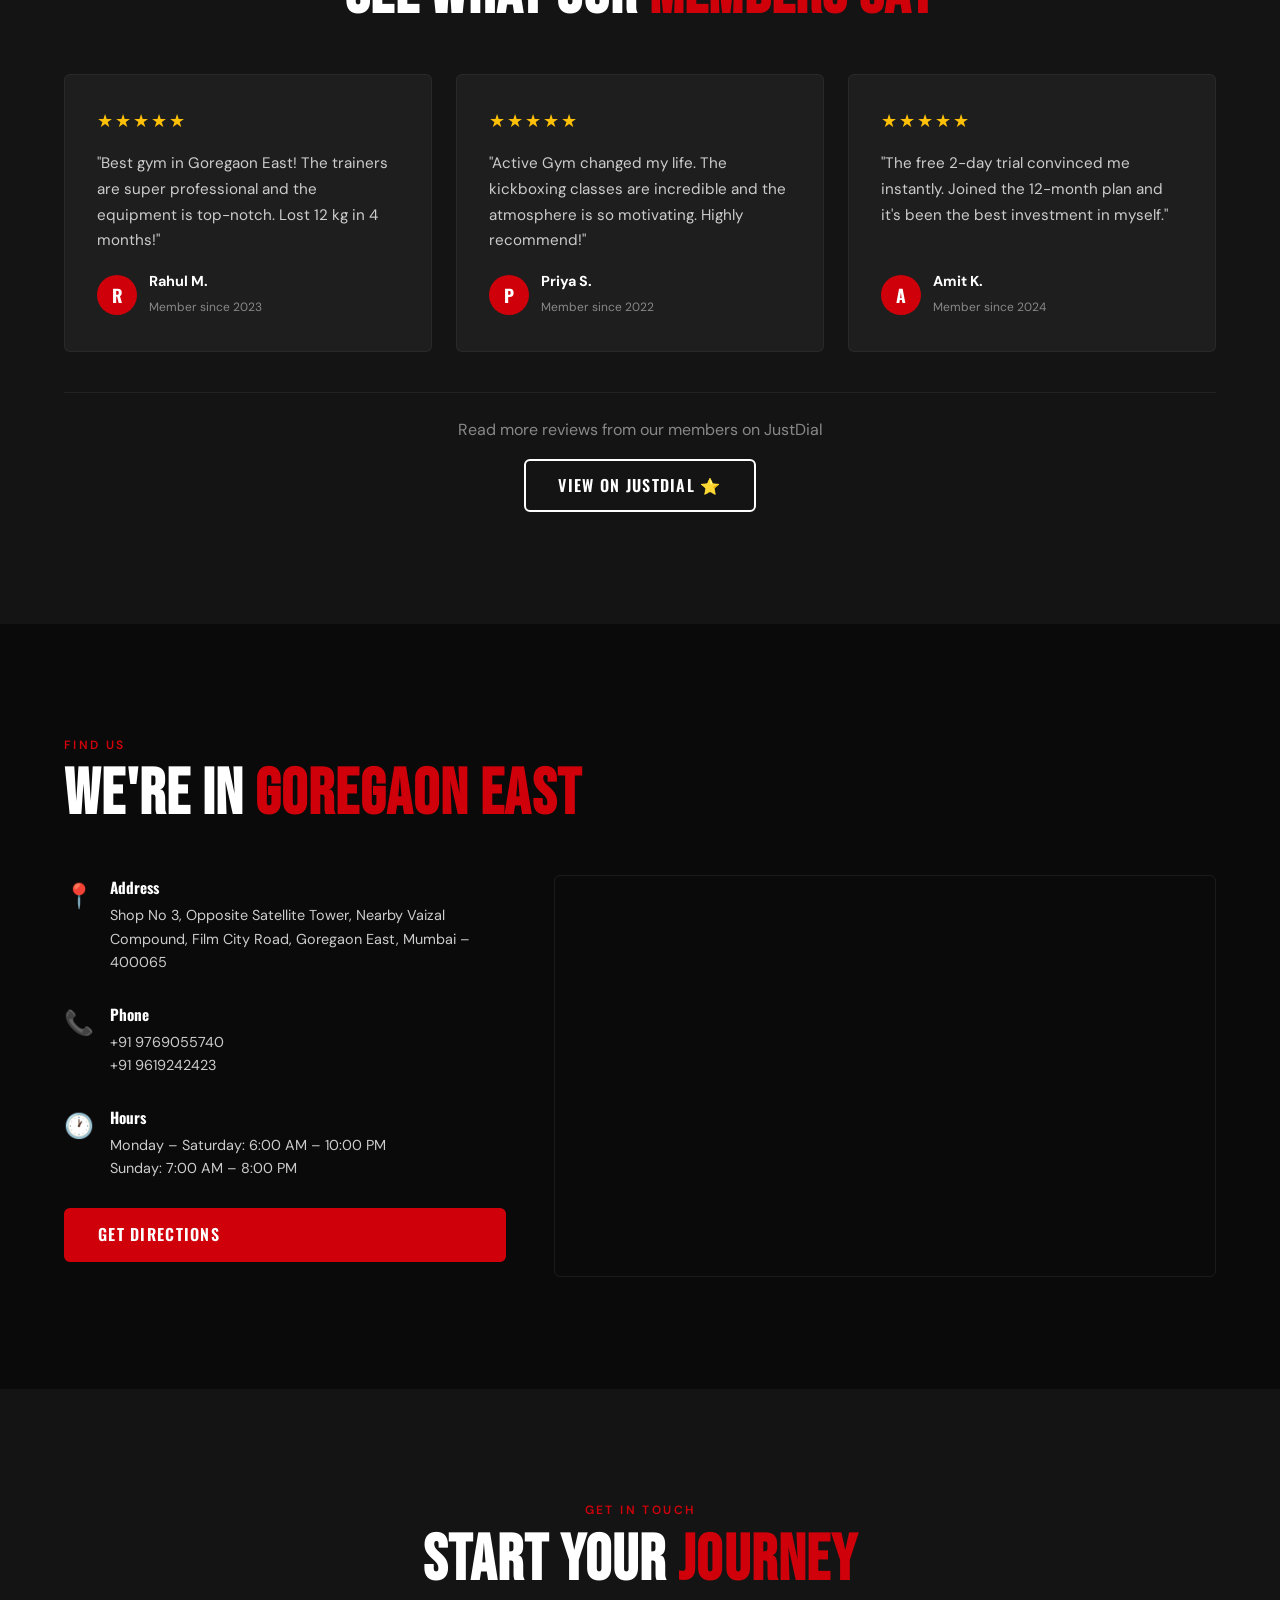
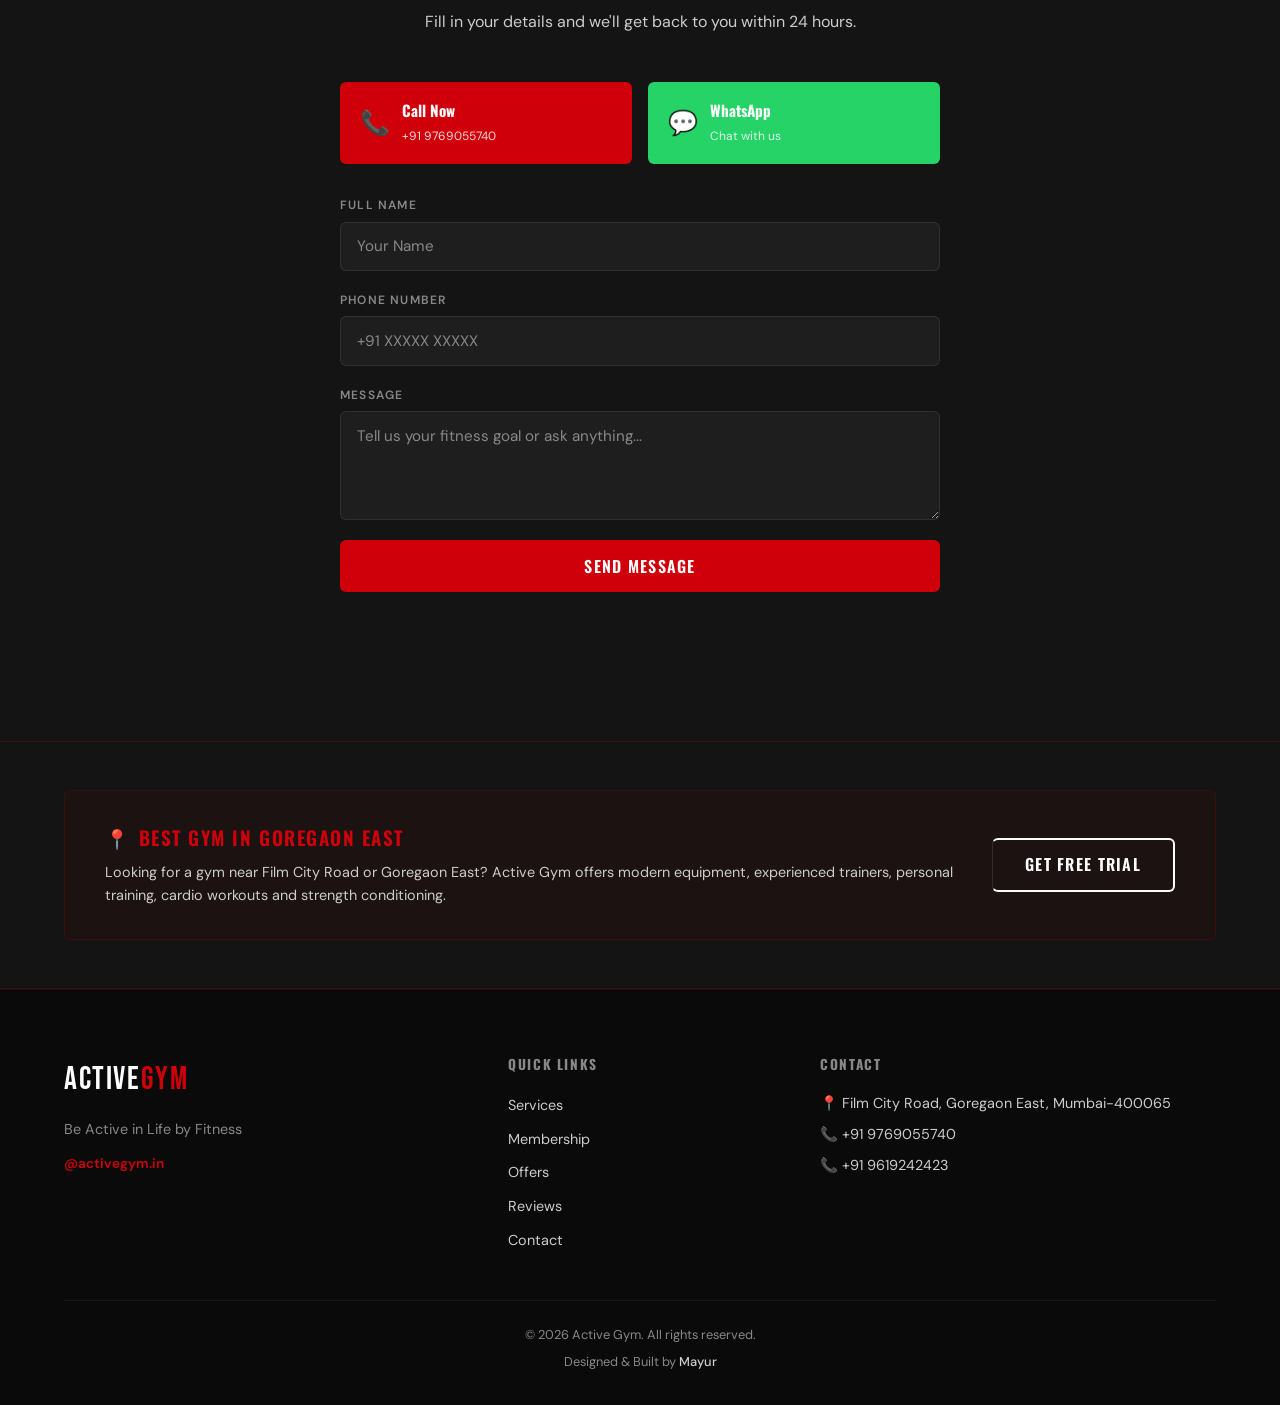
==== commit 9668a3d4: "added my credit" ====
--- a/index.html
+++ b/index.html
@@ -496,6 +496,7 @@
       </div>
       <div class="footer-bottom">
         <p>© 2026 Active Gym. All rights reserved.</p>
+        <p class="footer-credit">Designed &amp; Built by <a href="https://linktr.ee/mayur01" target="_blank" rel="noopener">Mayur</a></p>
       </div>
     </div>
   </footer>
--- a/styles.css
+++ b/styles.css
@@ -940,6 +940,27 @@
   font-size: 0.8rem;
   color: var(--gray);
 }
+.footer-bottom p { margin: 0; }
+.footer-bottom p + p { margin-top: 0.4rem; }
+.footer-credit a {
+  color: var(--gray-light);
+  font-weight: 500;
+  text-decoration: none;
+  position: relative;
+  transition: color var(--trans);
+}
+.footer-credit a:hover { color: var(--red); }
+.footer-credit a::after {
+  content: '';
+  position: absolute;
+  left: 0; bottom: -2px;
+  width: 100%; height: 1px;
+  background: var(--red);
+  transform: scaleX(0);
+  transform-origin: right;
+  transition: transform var(--trans);
+}
+.footer-credit a:hover::after { transform: scaleX(1); }
 
 /* ============================================================
    FLOATING BUTTONS
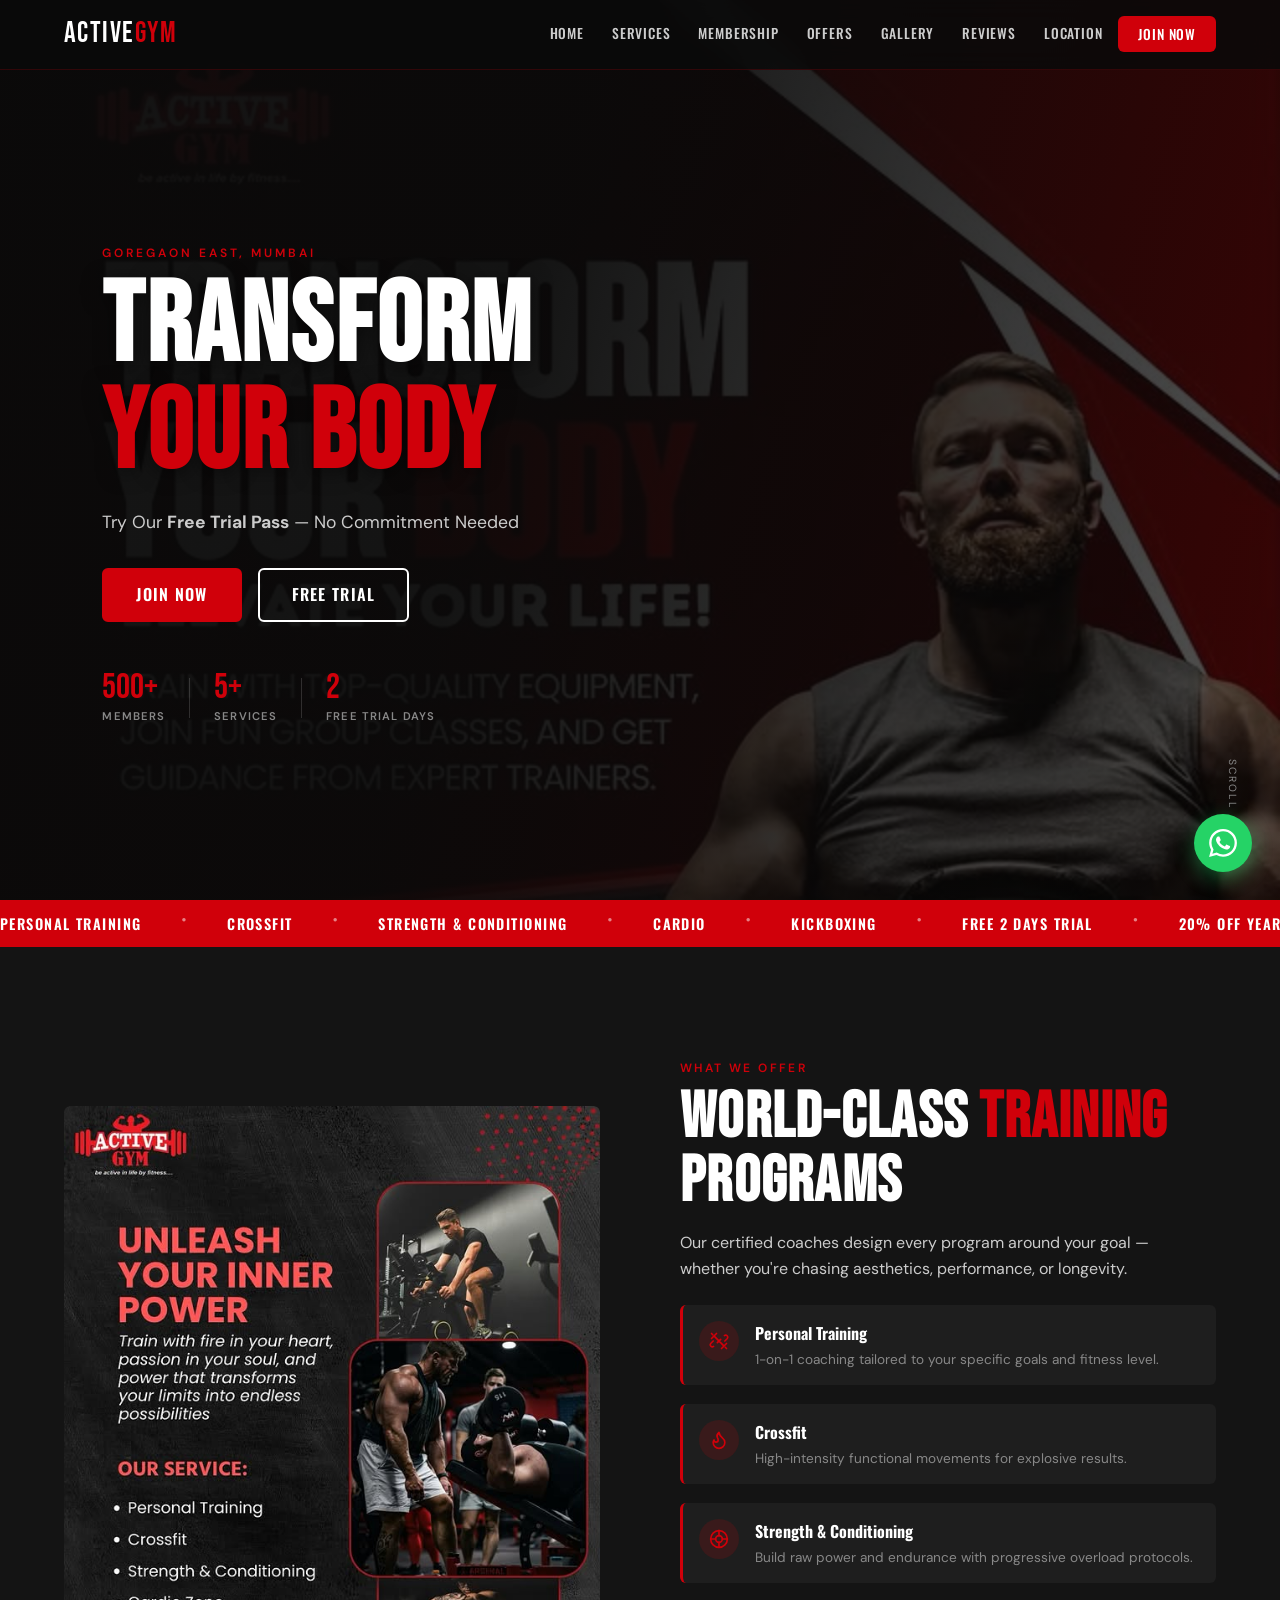
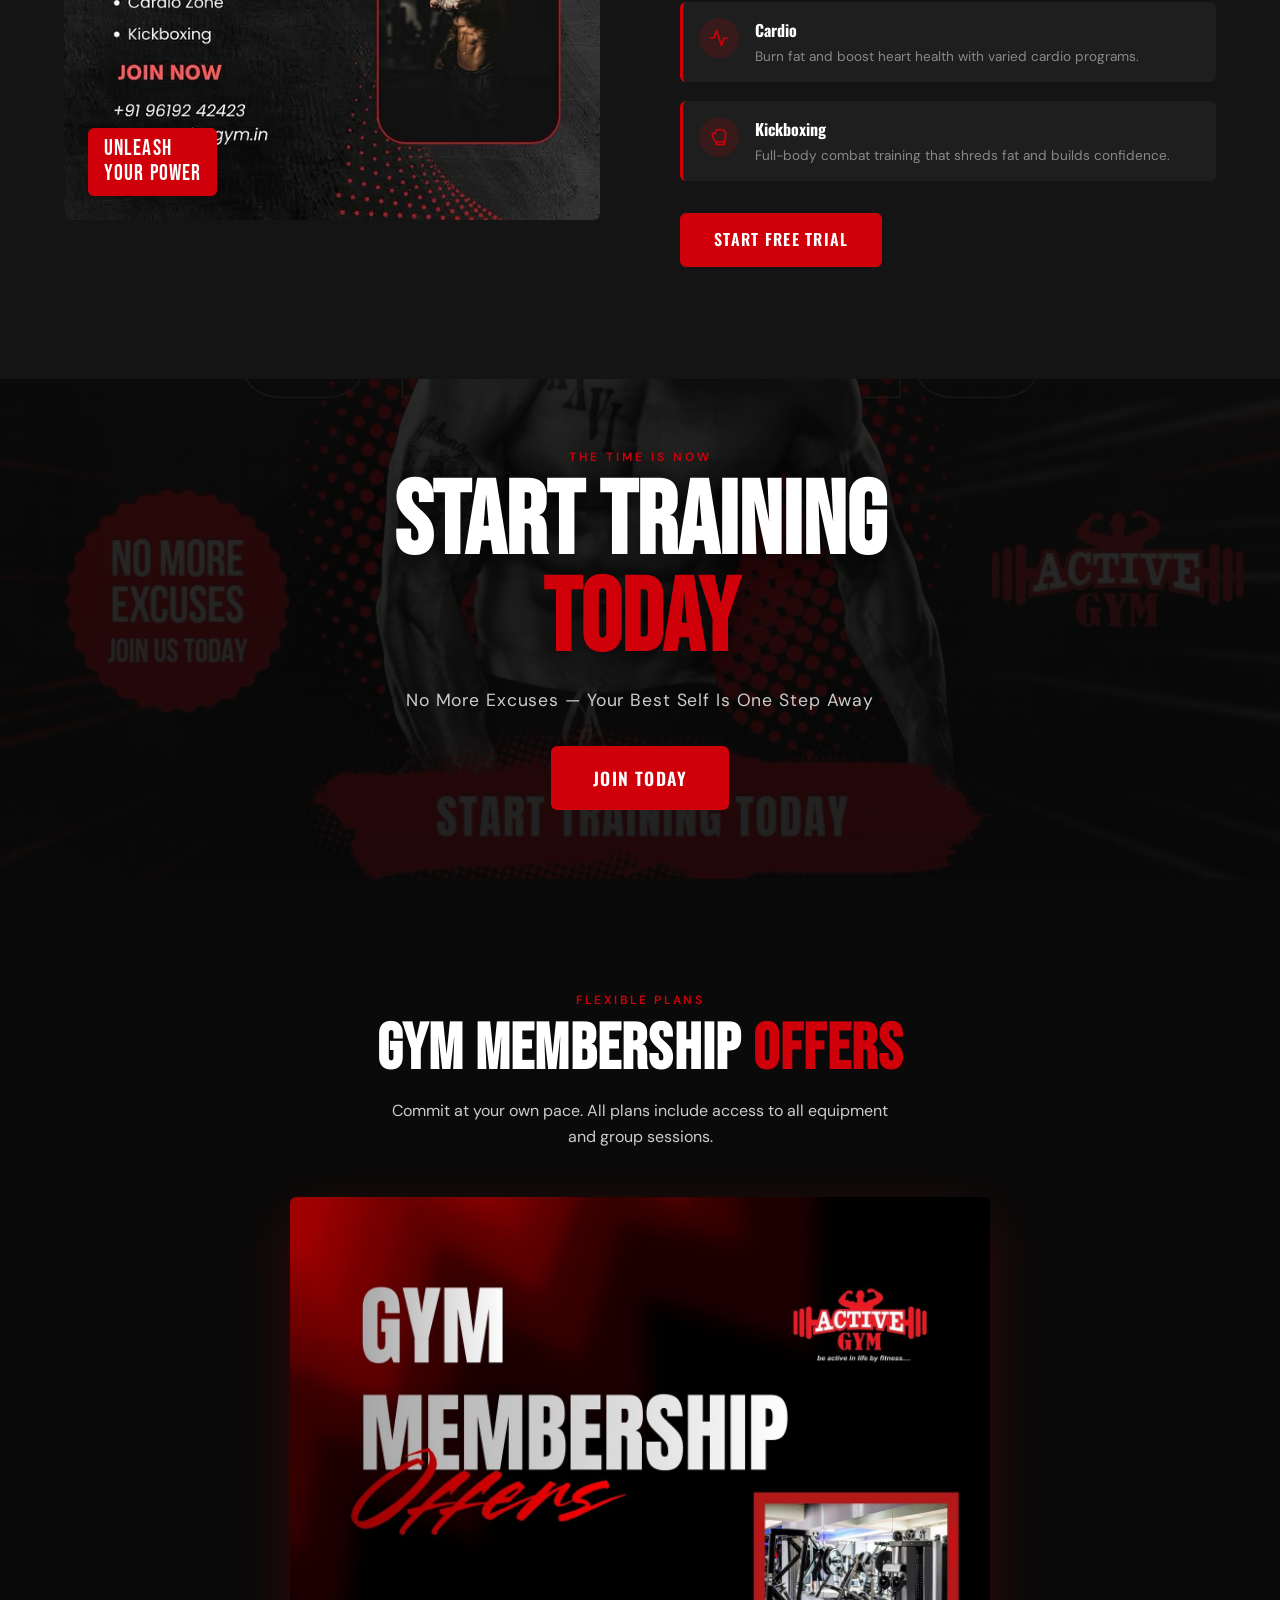
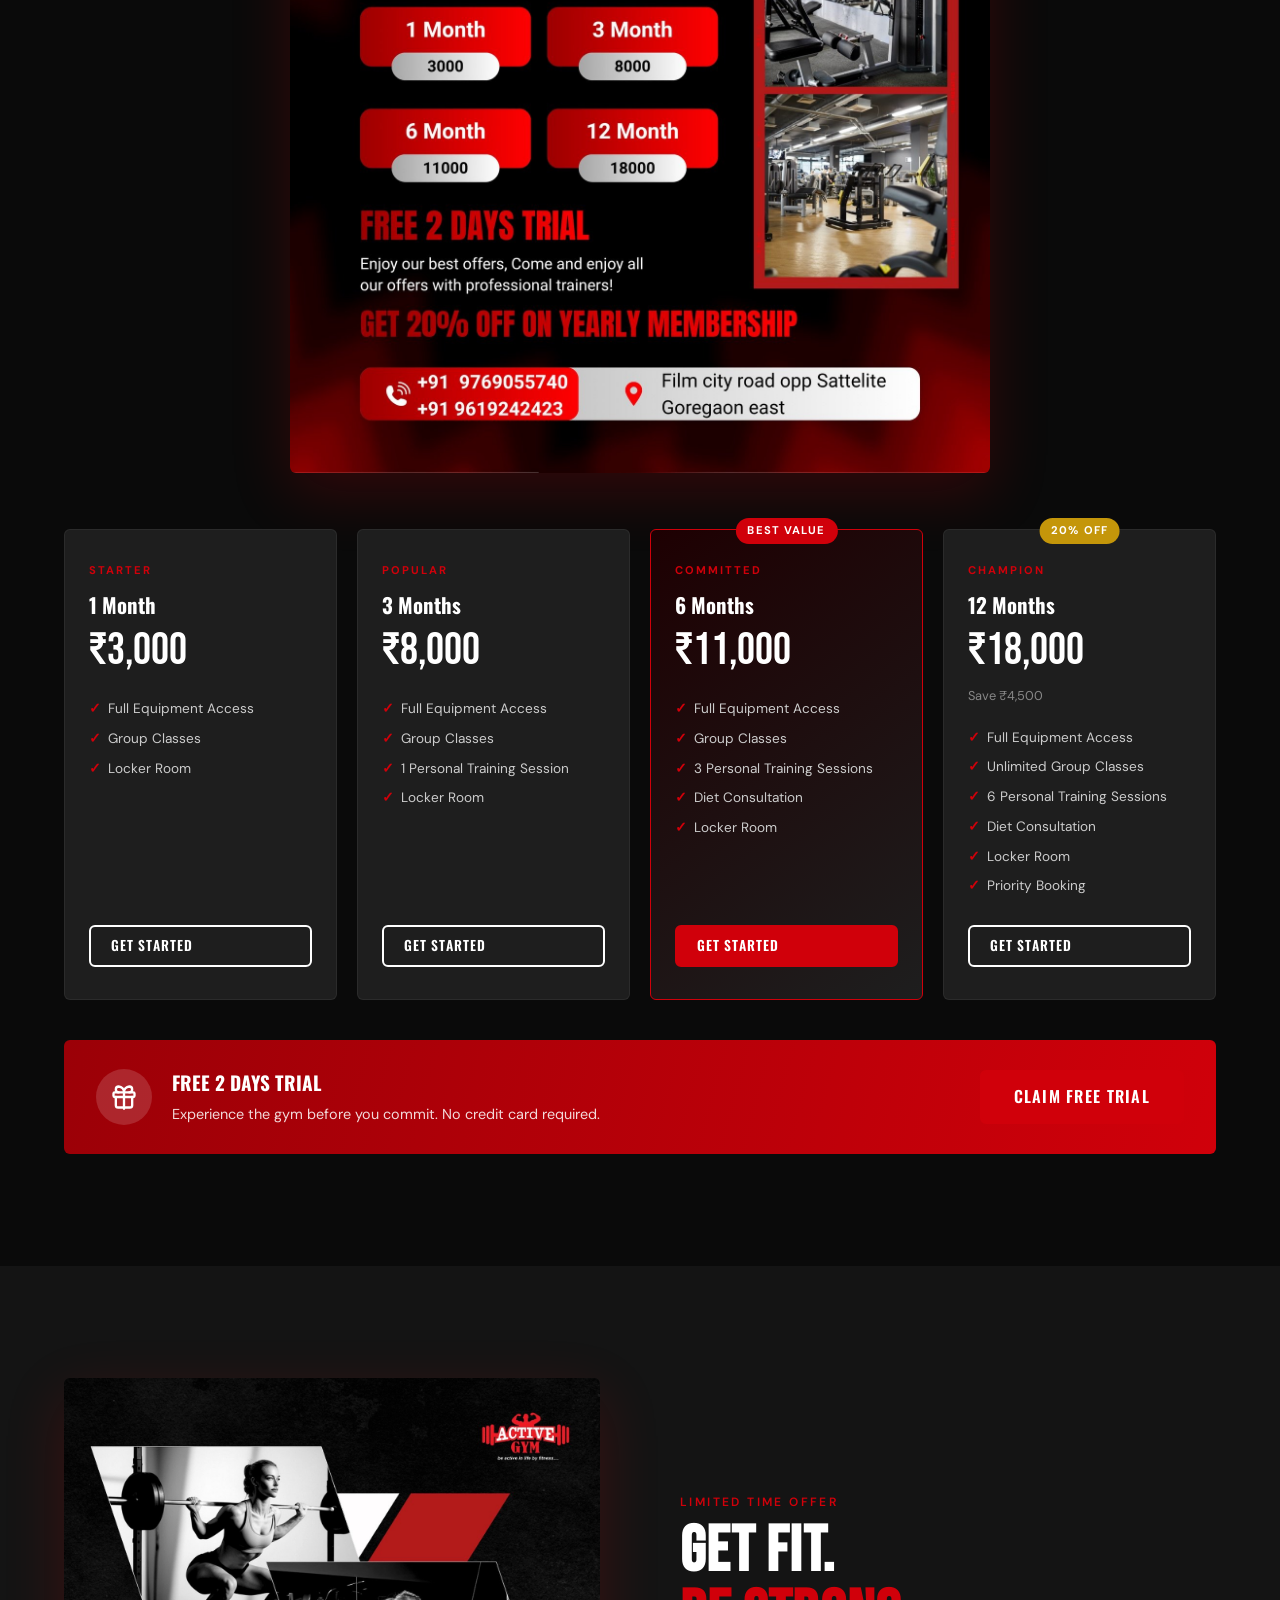
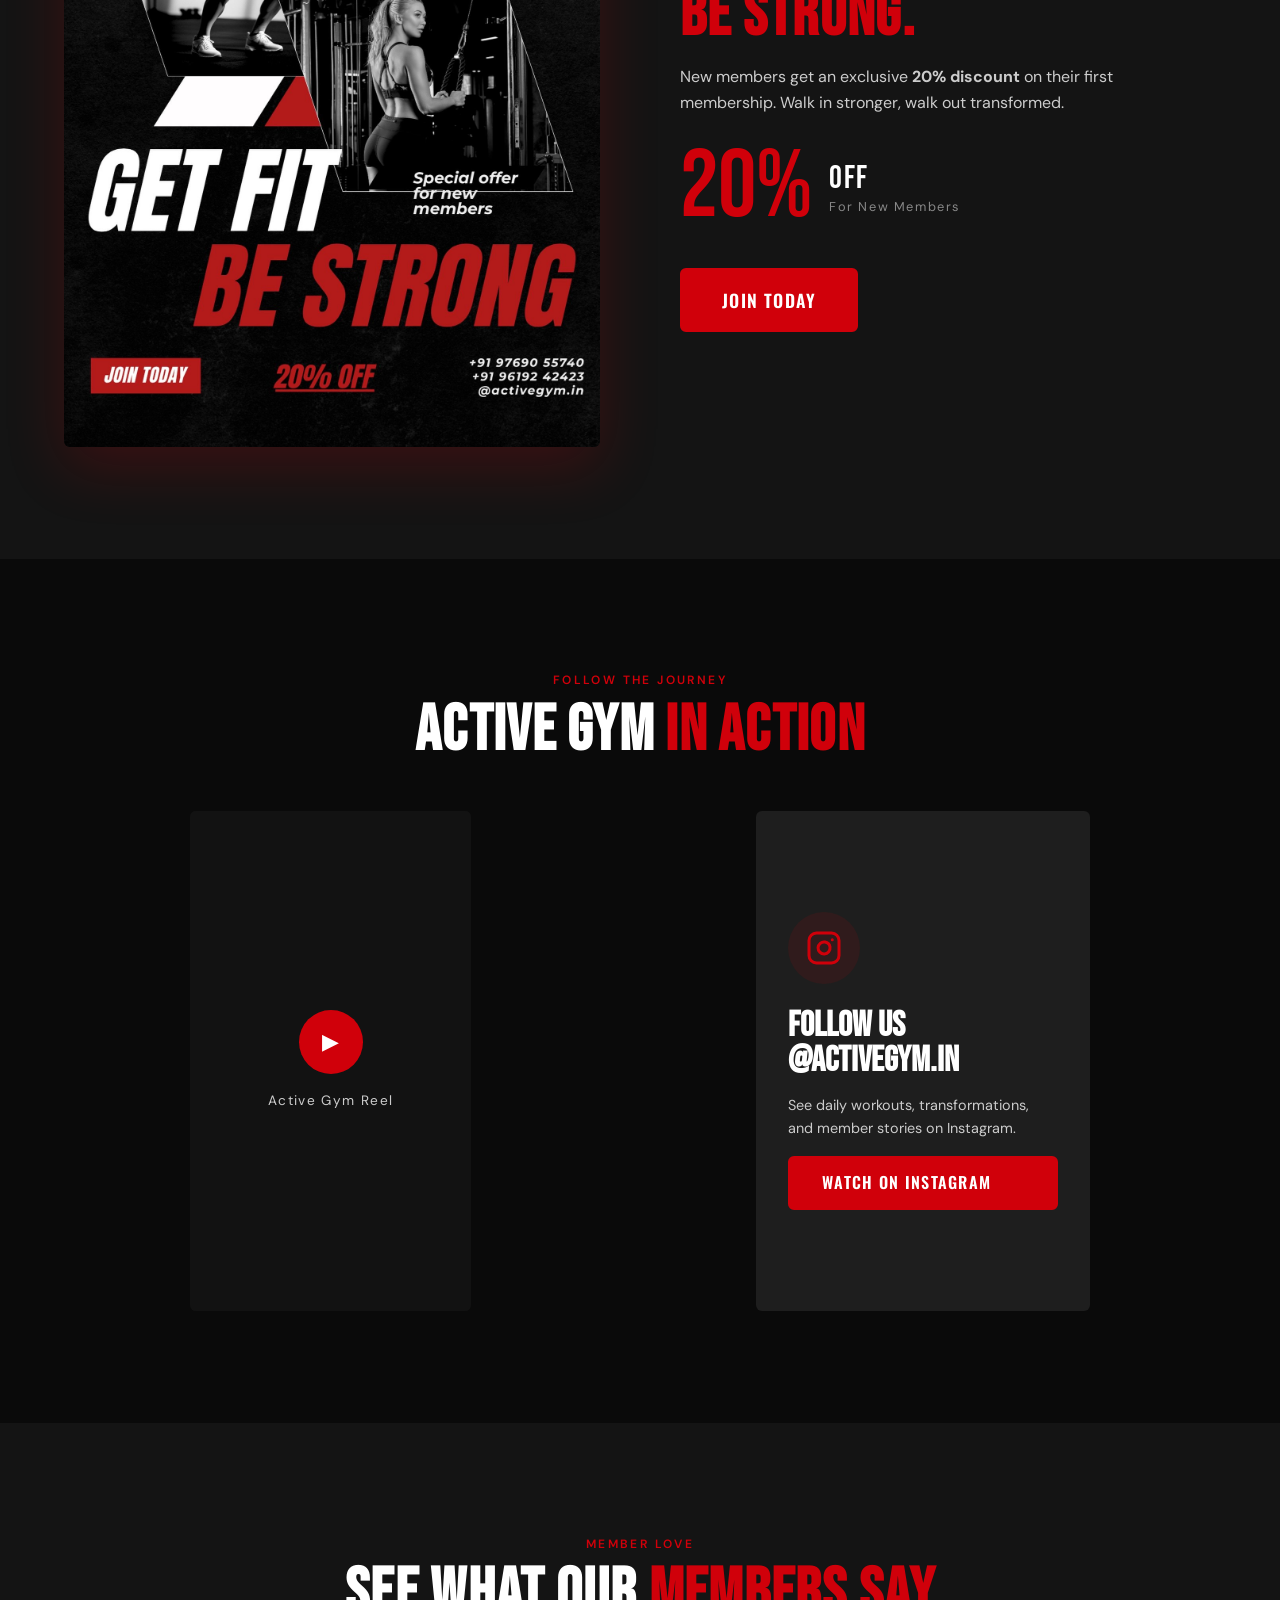
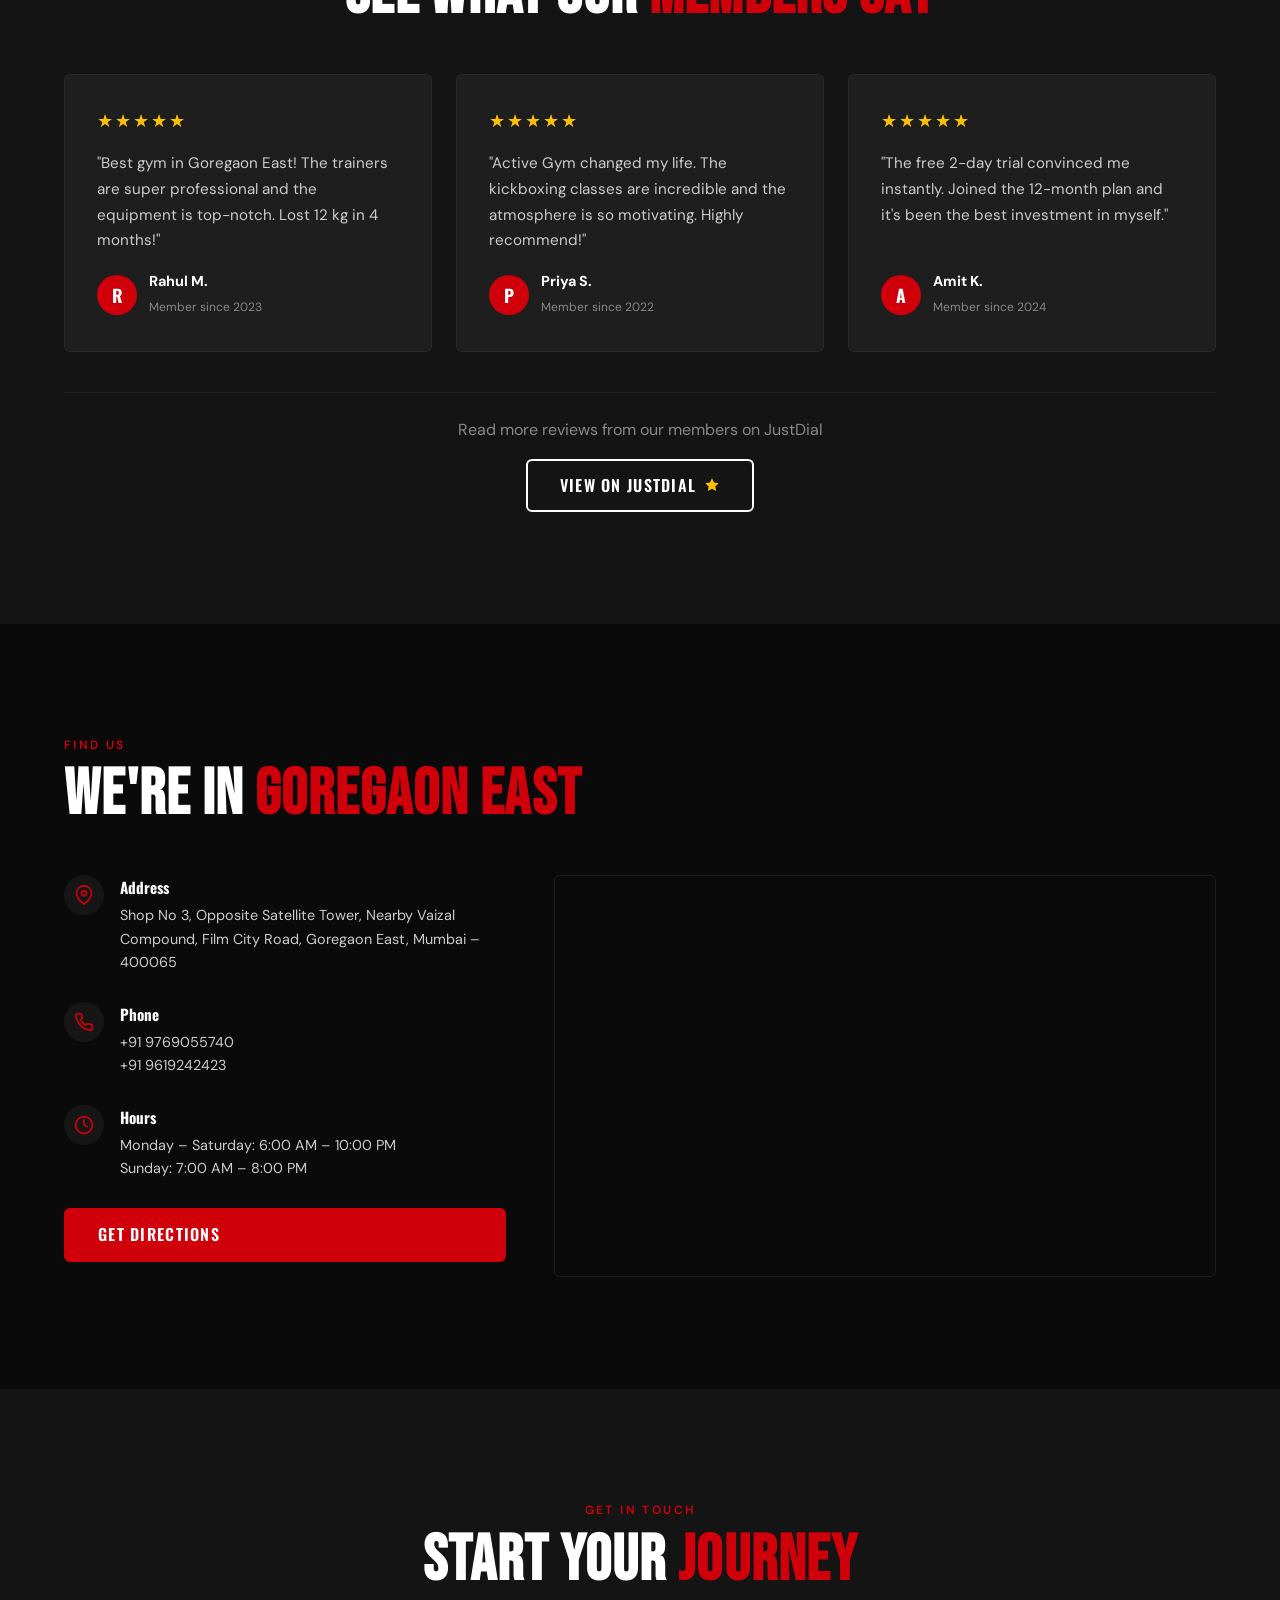
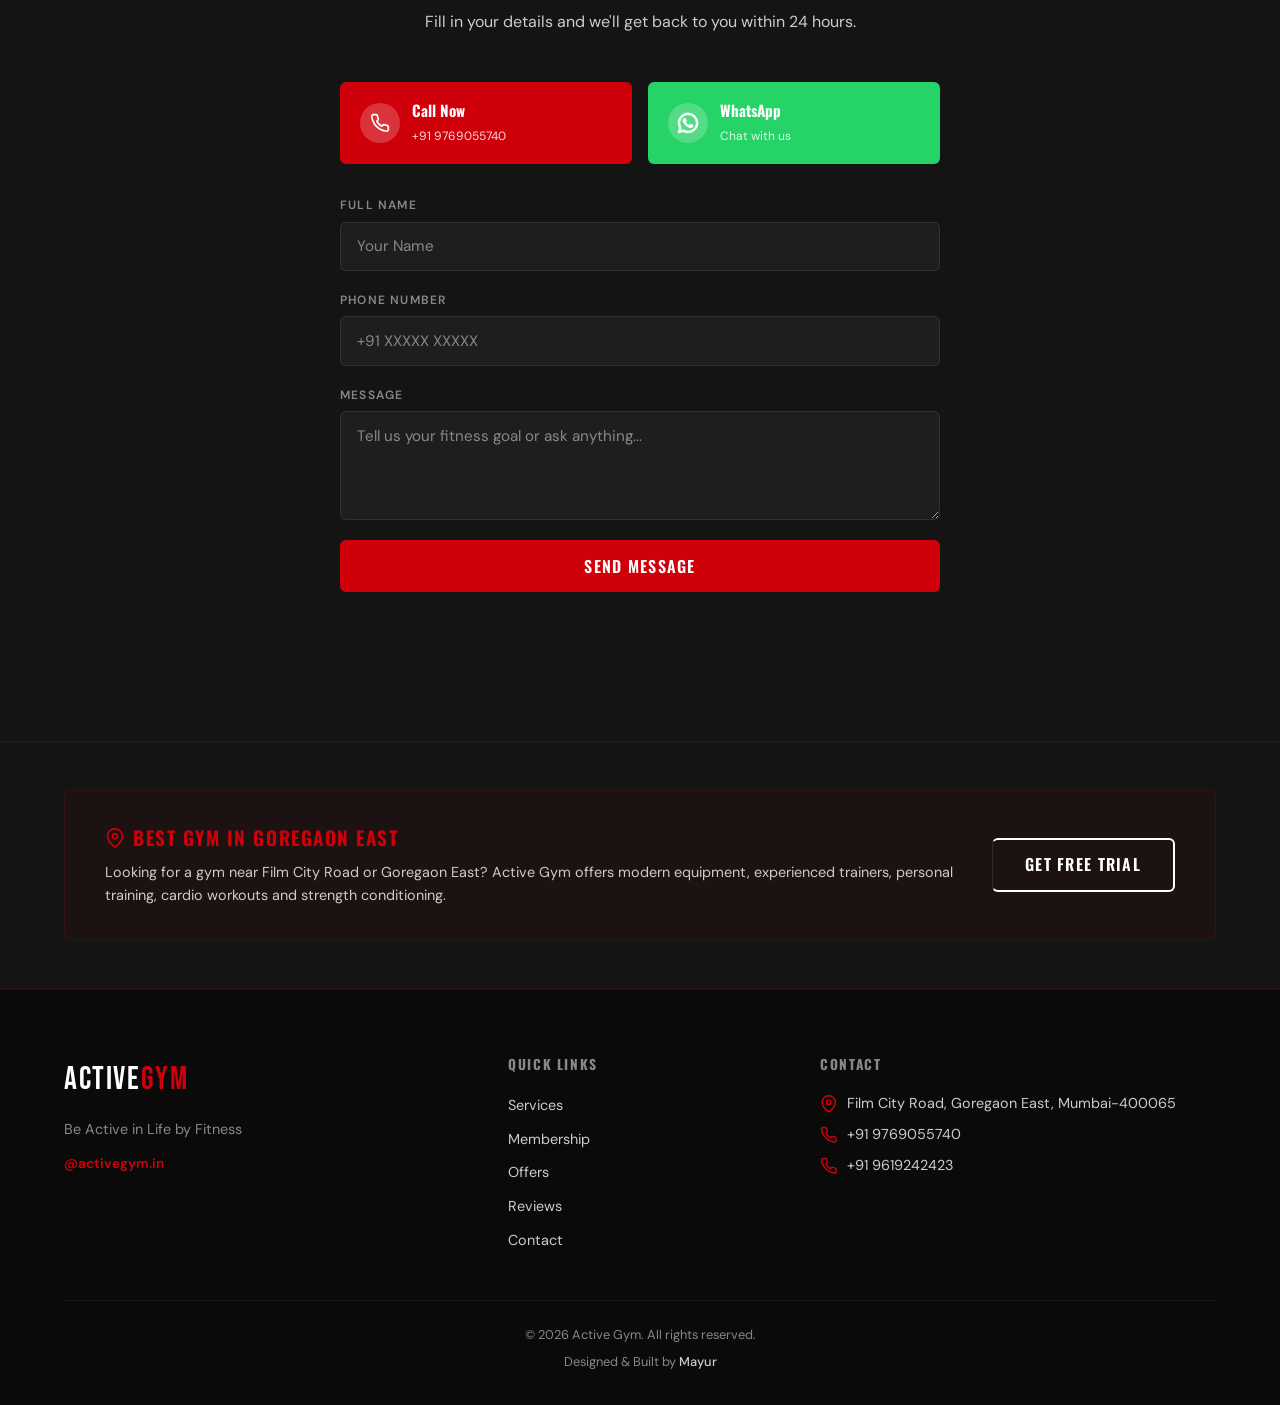
==== commit 9d9b9b12: "Updated Active Gym website" ====
--- a/index.html
+++ b/index.html
@@ -44,6 +44,12 @@
     <meta property="og:image"
           content="https://activegym.in/images/hero.png">
 
+  <!-- Favicon & App Icons -->
+  <link rel="icon" type="image/png" sizes="32x32" href="images/favicon.png" />
+  <link rel="icon" type="image/png" sizes="16x16" href="images/favicon.png" />
+  <link rel="apple-touch-icon" sizes="180x180" href="images/icon-512.png" />
+  <meta name="theme-color" content="#ff4500" />
+
   <link rel="stylesheet" href="styles.css" />
   <!-- Google Fonts: Bebas Neue (display) + DM Sans (body) -->
   <link rel="preconnect" href="https://fonts.googleapis.com" />
@@ -141,36 +147,46 @@
         <h2 class="section-title">World-Class <span class="accent">Training</span><br />Programs</h2>
         <p class="section-body">Our certified coaches design every program around your goal — whether you're chasing aesthetics, performance, or longevity.</p>
         <ul class="services-list">
-          <li class="service-item" data-icon="🏋️">
-            <div class="si-icon">🏋️</div>
+          <li class="service-item">
+            <div class="si-icon">
+              <svg width="20" height="20" viewBox="0 0 24 24" fill="none" stroke="currentColor" stroke-width="2" stroke-linecap="round" stroke-linejoin="round"><path d="m6.5 6.5 11 11M21 21l-1.5-1.5M3 3l1.5 1.5M18.5 5.5A2.5 2.5 0 0 1 22 9l-3 3M5.5 18.5A2.5 2.5 0 0 1 2 15l3-3M10 14l4-4M3 9l6-6M15 21l6-6"/></svg>
+            </div>
             <div>
               <strong>Personal Training</strong>
               <p>1-on-1 coaching tailored to your specific goals and fitness level.</p>
             </div>
           </li>
-          <li class="service-item" data-icon="🔥">
-            <div class="si-icon">🔥</div>
+          <li class="service-item">
+            <div class="si-icon">
+              <svg width="20" height="20" viewBox="0 0 24 24" fill="none" stroke="currentColor" stroke-width="2" stroke-linecap="round" stroke-linejoin="round"><path d="M8.5 14.5A2.5 2.5 0 0 0 11 12c0-1.38-.5-2-1-3-1.072-2.143-.224-4.054 2-6 .5 2.5 2 4.9 4 6.5 2 1.6 3 3.5 3 5.5a7 7 0 1 1-14 0c0-1.153.433-2.294 1-3a2.5 2.5 0 0 0 2.5 2.5z"/></svg>
+            </div>
             <div>
               <strong>Crossfit</strong>
               <p>High-intensity functional movements for explosive results.</p>
             </div>
           </li>
-          <li class="service-item" data-icon="💪">
-            <div class="si-icon">💪</div>
+          <li class="service-item">
+            <div class="si-icon">
+              <svg width="20" height="20" viewBox="0 0 24 24" fill="none" stroke="currentColor" stroke-width="2" stroke-linecap="round" stroke-linejoin="round"><circle cx="12" cy="12" r="10"/><circle cx="12" cy="12" r="4"/><path d="M12 2v6M12 16v6M2 12h6M16 12h6"/></svg>
+            </div>
             <div>
               <strong>Strength & Conditioning</strong>
               <p>Build raw power and endurance with progressive overload protocols.</p>
             </div>
           </li>
-          <li class="service-item" data-icon="🏃">
-            <div class="si-icon">🏃</div>
+          <li class="service-item">
+            <div class="si-icon">
+              <svg width="20" height="20" viewBox="0 0 24 24" fill="none" stroke="currentColor" stroke-width="2" stroke-linecap="round" stroke-linejoin="round"><path d="M22 12h-4l-3 9L9 3l-3 9H2"/></svg>
+            </div>
             <div>
               <strong>Cardio</strong>
               <p>Burn fat and boost heart health with varied cardio programs.</p>
             </div>
           </li>
-          <li class="service-item" data-icon="🥊">
-            <div class="si-icon">🥊</div>
+          <li class="service-item">
+            <div class="si-icon">
+              <svg width="20" height="20" viewBox="0 0 24 24" fill="none" stroke="currentColor" stroke-width="2" stroke-linecap="round" stroke-linejoin="round"><path d="M8.489 17.727h9.867M8.489 17.727V21h9.867v-3.273M8.489 17.727C5.2 15.545 3.556 10.09 4.104 8.455c.438-1.309 2.375-.91 3.289-.546 0-3.818 1.644-4.909 6.03-4.909 4.385 0 6.577 1.09 6.577 6.545 0 4.364-1.096 7.273-1.644 8.182"/></svg>
+            </div>
             <div>
               <strong>Kickboxing</strong>
               <p>Full-body combat training that shreds fat and builds confidence.</p>
@@ -268,7 +284,9 @@
 
       <!-- Free trial badge -->
       <div class="trial-banner fade-in">
-        <div class="trial-icon">🎁</div>
+        <div class="trial-icon">
+          <svg width="28" height="28" viewBox="0 0 24 24" fill="none" stroke="currentColor" stroke-width="2" stroke-linecap="round" stroke-linejoin="round"><rect x="3" y="8" width="18" height="4" rx="1"/><path d="M12 8v14M19 12v7a2 2 0 0 1-2 2H7a2 2 0 0 1-2-2v-7M7.5 8a2.5 2.5 0 0 1 0-5A4.8 4.8 0 0 1 12 8a4.8 4.8 0 0 1 4.5-5 2.5 2.5 0 0 1 0 5"/></svg>
+        </div>
         <div>
           <strong>FREE 2 DAYS TRIAL</strong>
           <p>Experience the gym before you commit. No credit card required.</p>
@@ -315,7 +333,9 @@
         </div>
         <!-- Instagram CTA -->
         <div class="ig-cta-wrap">
-          <div class="ig-logo">📸</div>
+          <div class="ig-logo">
+            <svg width="36" height="36" viewBox="0 0 24 24" fill="none" stroke="currentColor" stroke-width="2" stroke-linecap="round" stroke-linejoin="round"><rect x="2" y="2" width="20" height="20" rx="5" ry="5"/><path d="M16 11.37A4 4 0 1 1 12.63 8 4 4 0 0 1 16 11.37zM17.5 6.5h.01"/></svg>
+          </div>
           <h3>Follow Us<br />@activegym.in</h3>
           <p>See daily workouts, transformations, and member stories on Instagram.</p>
           <a href="https://www.instagram.com/activegym.in/" target="_blank" rel="noopener" class="btn btn-primary">Watch on Instagram</a>
@@ -359,7 +379,10 @@
       </div>
       <div class="reviews-jd fade-in">
         <p>Read more reviews from our members on JustDial</p>
-        <a href="https://www.justdial.com/Mumbai/Active-Gym-Opposite-Satellite-Tower-Nearby-Vaizal-Compound-Goregaon-East/022PXX22-XX22-121221103245-M7Y5_BZDET" target="_blank" rel="noopener" class="btn btn-outline">View on JustDial ⭐</a>
+        <a href="https://www.justdial.com/Mumbai/Active-Gym-Opposite-Satellite-Tower-Nearby-Vaizal-Compound-Goregaon-East/022PXX22-XX22-121221103245-M7Y5_BZDET" target="_blank" rel="noopener" class="btn btn-outline jd-btn">
+          <span>View on JustDial</span>
+          <svg class="jd-star" width="16" height="16" viewBox="0 0 24 24" fill="currentColor" stroke="none"><polygon points="12 2 15.09 8.26 22 9.27 17 14.14 18.18 21.02 12 17.77 5.82 21.02 7 14.14 2 9.27 8.91 8.26 12 2"/></svg>
+        </a>
       </div>
     </div>
   </section>
@@ -374,21 +397,27 @@
       <div class="location-inner fade-in">
         <div class="location-info">
           <div class="loc-item">
-            <span class="loc-icon">📍</span>
+            <span class="loc-icon">
+              <svg width="20" height="20" viewBox="0 0 24 24" fill="none" stroke="currentColor" stroke-width="2" stroke-linecap="round" stroke-linejoin="round"><path d="M21 10c0 7-9 13-9 13s-9-6-9-13a9 9 0 0 1 18 0z"/><circle cx="12" cy="10" r="3"/></svg>
+            </span>
             <div>
               <strong>Address</strong>
               <p>Shop No 3, Opposite Satellite Tower, Nearby Vaizal Compound, Film City Road, Goregaon East, Mumbai – 400065</p>
             </div>
           </div>
           <div class="loc-item">
-            <span class="loc-icon">📞</span>
+            <span class="loc-icon">
+              <svg width="20" height="20" viewBox="0 0 24 24" fill="none" stroke="currentColor" stroke-width="2" stroke-linecap="round" stroke-linejoin="round"><path d="M22 16.92v3a2 2 0 0 1-2.18 2 19.79 19.79 0 0 1-8.63-3.07 19.5 19.5 0 0 1-6-6 19.79 19.79 0 0 1-3.07-8.67A2 2 0 0 1 4.11 2h3a2 2 0 0 1 2 1.72 12.84 12.84 0 0 0 .7 2.81 2 2 0 0 1-.45 2.11L8.09 9.91a16 16 0 0 0 6 6l1.27-1.27a2 2 0 0 1 2.11-.45 12.84 12.84 0 0 0 2.81.7A2 2 0 0 1 22 16.92z"/></svg>
+            </span>
             <div>
               <strong>Phone</strong>
               <p><a href="tel:+919769055740">+91 9769055740</a><br /><a href="tel:+919619242423">+91 9619242423</a></p>
             </div>
           </div>
           <div class="loc-item">
-            <span class="loc-icon">🕐</span>
+            <span class="loc-icon">
+              <svg width="20" height="20" viewBox="0 0 24 24" fill="none" stroke="currentColor" stroke-width="2" stroke-linecap="round" stroke-linejoin="round"><circle cx="12" cy="12" r="10"/><polyline points="12 6 12 12 16 14"/></svg>
+            </span>
             <div>
               <strong>Hours</strong>
               <p>Monday – Saturday: 6:00 AM – 10:00 PM<br />Sunday: 7:00 AM – 8:00 PM</p>
@@ -423,11 +452,15 @@
       <div class="contact-inner fade-in">
         <div class="contact-actions">
           <a href="tel:+919769055740" class="contact-action-btn call-btn">
-            <span class="ca-icon">📞</span>
+            <span class="ca-icon">
+              <svg width="20" height="20" viewBox="0 0 24 24" fill="none" stroke="currentColor" stroke-width="2" stroke-linecap="round" stroke-linejoin="round"><path d="M22 16.92v3a2 2 0 0 1-2.18 2 19.79 19.79 0 0 1-8.63-3.07 19.5 19.5 0 0 1-6-6 19.79 19.79 0 0 1-3.07-8.67A2 2 0 0 1 4.11 2h3a2 2 0 0 1 2 1.72 12.84 12.84 0 0 0 .7 2.81 2 2 0 0 1-.45 2.11L8.09 9.91a16 16 0 0 0 6 6l1.27-1.27a2 2 0 0 1 2.11-.45 12.84 12.84 0 0 0 2.81.7A2 2 0 0 1 22 16.92z"/></svg>
+            </span>
             <div><strong>Call Now</strong><small>+91 9769055740</small></div>
           </a>
           <a href="https://wa.me/919769055740?text=Hi%2C%20I%20want%20to%20know%20more%20about%20Active%20Gym%20membership" target="_blank" rel="noopener" class="contact-action-btn whatsapp-btn">
-            <span class="ca-icon">💬</span>
+            <span class="ca-icon">
+              <svg width="20" height="20" viewBox="0 0 24 24" fill="currentColor"><path d="M17.472 14.382c-.297-.149-1.758-.867-2.03-.967-.273-.099-.471-.148-.67.15-.197.297-.767.966-.94 1.164-.173.199-.347.223-.644.075-.297-.15-1.255-.463-2.39-1.475-.883-.788-1.48-1.761-1.653-2.059-.173-.297-.018-.458.13-.606.134-.133.298-.347.446-.52.149-.174.198-.298.298-.497.099-.198.05-.371-.025-.52-.075-.149-.669-1.612-.916-2.207-.242-.579-.487-.5-.669-.51-.173-.008-.371-.01-.57-.01-.198 0-.52.074-.792.372-.272.297-1.04 1.016-1.04 2.479 0 1.462 1.065 2.875 1.213 3.074.149.198 2.096 3.2 5.077 4.487.709.306 1.262.489 1.694.625.712.227 1.36.195 1.871.118.571-.085 1.758-.719 2.006-1.413.248-.694.248-1.289.173-1.413-.074-.124-.272-.198-.57-.347m-5.421 7.403h-.004a9.87 9.87 0 01-5.031-1.378l-.361-.214-3.741.982.998-3.648-.235-.374a9.86 9.86 0 01-1.51-5.26c.001-5.45 4.436-9.884 9.888-9.884 2.64 0 5.122 1.03 6.988 2.898a9.825 9.825 0 012.893 6.994c-.003 5.45-4.437 9.884-9.885 9.884m8.413-18.297A11.815 11.815 0 0012.05 0C5.495 0 .16 5.335.157 11.892c0 2.096.547 4.142 1.588 5.945L.057 24l6.305-1.654a11.882 11.882 0 005.683 1.448h.005c6.554 0 11.890-5.335 11.893-11.893a11.821 11.821 0 00-3.48-8.413z"/></svg>
+            </span>
             <div><strong>WhatsApp</strong><small>Chat with us</small></div>
           </a>
         </div>
@@ -456,7 +489,12 @@
     <div class="container">
       <div class="seo-inner fade-in">
         <div class="seo-text">
-          <h2><span class="seo-icon">📍</span> Best Gym in Goregaon East</h2>
+          <h2>
+            <span class="seo-icon">
+              <svg width="18" height="18" viewBox="0 0 24 24" fill="none" stroke="currentColor" stroke-width="2" stroke-linecap="round" stroke-linejoin="round"><path d="M21 10c0 7-9 13-9 13s-9-6-9-13a9 9 0 0 1 18 0z"/><circle cx="12" cy="10" r="3"/></svg>
+            </span>
+            <span>Best Gym in Goregaon East</span>
+          </h2>
           <p>
             Looking for a gym near Film City Road or Goregaon East?
             Active Gym offers modern equipment, experienced trainers,
@@ -489,9 +527,18 @@
         </div>
         <div class="footer-contact">
           <h4>Contact</h4>
-          <p>📍 Film City Road, Goregaon East, Mumbai-400065</p>
-          <p>📞 <a href="tel:+919769055740">+91 9769055740</a></p>
-          <p>📞 <a href="tel:+919619242423">+91 9619242423</a></p>
+          <p class="footer-contact-item">
+            <svg class="footer-icon" width="16" height="16" viewBox="0 0 24 24" fill="none" stroke="currentColor" stroke-width="2" stroke-linecap="round" stroke-linejoin="round"><path d="M21 10c0 7-9 13-9 13s-9-6-9-13a9 9 0 0 1 18 0z"/><circle cx="12" cy="10" r="3"/></svg>
+            <span>Film City Road, Goregaon East, Mumbai-400065</span>
+          </p>
+          <p class="footer-contact-item">
+            <svg class="footer-icon" width="16" height="16" viewBox="0 0 24 24" fill="none" stroke="currentColor" stroke-width="2" stroke-linecap="round" stroke-linejoin="round"><path d="M22 16.92v3a2 2 0 0 1-2.18 2 19.79 19.79 0 0 1-8.63-3.07 19.5 19.5 0 0 1-6-6 19.79 19.79 0 0 1-3.07-8.67A2 2 0 0 1 4.11 2h3a2 2 0 0 1 2 1.72 12.84 12.84 0 0 0 .7 2.81 2 2 0 0 1-.45 2.11L8.09 9.91a16 16 0 0 0 6 6l1.27-1.27a2 2 0 0 1 2.11-.45 12.84 12.84 0 0 0 2.81.7A2 2 0 0 1 22 16.92z"/></svg>
+            <a href="tel:+919769055740">+91 9769055740</a>
+          </p>
+          <p class="footer-contact-item">
+            <svg class="footer-icon" width="16" height="16" viewBox="0 0 24 24" fill="none" stroke="currentColor" stroke-width="2" stroke-linecap="round" stroke-linejoin="round"><path d="M22 16.92v3a2 2 0 0 1-2.18 2 19.79 19.79 0 0 1-8.63-3.07 19.5 19.5 0 0 1-6-6 19.79 19.79 0 0 1-3.07-8.67A2 2 0 0 1 4.11 2h3a2 2 0 0 1 2 1.72 12.84 12.84 0 0 0 .7 2.81 2 2 0 0 1-.45 2.11L8.09 9.91a16 16 0 0 0 6 6l1.27-1.27a2 2 0 0 1 2.11-.45 12.84 12.84 0 0 0 2.81.7A2 2 0 0 1 22 16.92z"/></svg>
+            <a href="tel:+919619242423">+91 9619242423</a>
+          </p>
         </div>
       </div>
       <div class="footer-bottom">
--- a/styles.css
+++ b/styles.css
@@ -5,27 +5,35 @@
 
 /* ---------- CSS VARIABLES ---------- */
 :root {
-  --red:        #D0000A;
-  --red-dark:   #9B0007;
-  --red-light:  #FF1A24;
-  --black:      #0A0A0A;
-  --black-mid:  #141414;
+  --red: #D0000A;
+  --red-dark: #9B0007;
+  --red-light: #FF1A24;
+  --black: #0A0A0A;
+  --black-mid: #141414;
   --black-soft: #1E1E1E;
-  --white:      #FFFFFF;
-  --gray:       #888888;
+  --white: #FFFFFF;
+  --gray: #888888;
   --gray-light: #CCCCCC;
   --font-display: 'Bebas Neue', sans-serif;
   --font-heading: 'Oswald', sans-serif;
-  --font-body:    'DM Sans', sans-serif;
+  --font-body: 'DM Sans', sans-serif;
   --nav-h: 70px;
   --radius: 6px;
   --trans: 0.3s ease;
 }
 
 /* ---------- RESET & BASE ---------- */
-*, *::before, *::after { box-sizing: border-box; margin: 0; padding: 0; }
-
-html { scroll-behavior: smooth; }
+*,
+*::before,
+*::after {
+  box-sizing: border-box;
+  margin: 0;
+  padding: 0;
+}
+
+html {
+  scroll-behavior: smooth;
+}
 
 body {
   font-family: var(--font-body);
@@ -35,11 +43,25 @@
   line-height: 1.6;
 }
 
-img { max-width: 100%; display: block; }
-
-a { text-decoration: none; color: inherit; }
-
-ul { list-style: none; }
+img {
+  max-width: 100%;
+  display: block;
+}
+
+svg {
+  display: inline-block;
+  overflow: visible;
+  vertical-align: middle;
+}
+
+a {
+  text-decoration: none;
+  color: inherit;
+}
+
+ul {
+  list-style: none;
+}
 
 /* ---------- TYPOGRAPHY HELPERS ---------- */
 .section-eyebrow {
@@ -68,7 +90,9 @@
   margin-bottom: 1.5rem;
 }
 
-.accent { color: var(--red); }
+.accent {
+  color: var(--red);
+}
 
 /* ---------- BUTTONS ---------- */
 .btn {
@@ -91,11 +115,12 @@
   color: var(--white);
   border-color: var(--red);
 }
+
 .btn-primary:hover {
   background: var(--red-light);
   border-color: var(--red-light);
   transform: translateY(-2px);
-  box-shadow: 0 8px 24px rgba(208,0,10,0.4);
+  box-shadow: 0 8px 24px rgba(208, 0, 10, 0.4);
 }
 
 .btn-outline {
@@ -103,15 +128,27 @@
   color: var(--white);
   border-color: var(--white);
 }
+
 .btn-outline:hover {
   background: var(--white);
   color: var(--black);
   transform: translateY(-2px);
 }
 
-.btn-lg { padding: 1rem 2.5rem; font-size: 1.1rem; }
-.btn-sm { padding: 0.5rem 1.25rem; font-size: 0.85rem; }
-.btn-full { width: 100%; text-align: center; }
+.btn-lg {
+  padding: 1rem 2.5rem;
+  font-size: 1.1rem;
+}
+
+.btn-sm {
+  padding: 0.5rem 1.25rem;
+  font-size: 0.85rem;
+}
+
+.btn-full {
+  width: 100%;
+  text-align: center;
+}
 
 /* ---------- CONTAINER ---------- */
 .container {
@@ -121,13 +158,21 @@
 }
 
 /* ---------- SCROLL ANIMATIONS ---------- */
-.fade-in, .fade-in-left, .fade-in-right {
+.fade-in,
+.fade-in-left,
+.fade-in-right {
   opacity: 0;
   transform: translateY(30px);
   transition: opacity 0.7s ease, transform 0.7s ease;
 }
-.fade-in-left  { transform: translateX(-40px); }
-.fade-in-right { transform: translateX(40px); }
+
+.fade-in-left {
+  transform: translateX(-40px);
+}
+
+.fade-in-right {
+  transform: translateX(40px);
+}
 
 .fade-in.visible,
 .fade-in-left.visible,
@@ -141,18 +186,20 @@
    ============================================================ */
 .navbar {
   position: fixed;
-  top: 0; left: 0; right: 0;
+  top: 0;
+  left: 0;
+  right: 0;
   z-index: 1000;
   height: var(--nav-h);
-  background: rgba(10,10,10,0.85);
+  background: rgba(10, 10, 10, 0.85);
   backdrop-filter: blur(12px);
-  border-bottom: 1px solid rgba(208,0,10,0.2);
+  border-bottom: 1px solid rgba(208, 0, 10, 0.2);
   transition: background var(--trans), box-shadow var(--trans);
 }
 
 .navbar.scrolled {
-  background: rgba(10,10,10,0.97);
-  box-shadow: 0 4px 30px rgba(0,0,0,0.6);
+  background: rgba(10, 10, 10, 0.97);
+  box-shadow: 0 4px 30px rgba(0, 0, 0, 0.6);
 }
 
 .nav-container {
@@ -170,8 +217,14 @@
   font-size: 1.8rem;
   letter-spacing: 0.05em;
 }
-.logo-active { color: var(--white); }
-.logo-gym    { color: var(--red); }
+
+.logo-active {
+  color: var(--white);
+}
+
+.logo-gym {
+  color: var(--red);
+}
 
 .nav-links {
   display: flex;
@@ -190,7 +243,10 @@
   border-radius: 3px;
   transition: color var(--trans);
 }
-.nav-links a:hover { color: var(--white); }
+
+.nav-links a:hover {
+  color: var(--white);
+}
 
 .nav-cta {
   background: var(--red) !important;
@@ -198,7 +254,10 @@
   padding: 0.5rem 1.25rem !important;
   border-radius: var(--radius) !important;
 }
-.nav-cta:hover { background: var(--red-light) !important; }
+
+.nav-cta:hover {
+  background: var(--red-light) !important;
+}
 
 .nav-toggle {
   display: none;
@@ -209,9 +268,11 @@
   cursor: pointer;
   padding: 4px;
 }
+
 .nav-toggle span {
   display: block;
-  width: 24px; height: 2px;
+  width: 24px;
+  height: 2px;
   background: var(--white);
   border-radius: 2px;
   transition: all var(--trans);
@@ -234,16 +295,19 @@
   inset: 0;
   z-index: 0;
 }
+
 .hero-img {
-  width: 100%; height: 100%;
+  width: 100%;
+  height: 100%;
   object-fit: cover;
   object-position: center top;
   filter: brightness(0.55);
 }
+
 .hero-overlay {
   position: absolute;
   inset: 0;
-  background: linear-gradient(105deg, rgba(10,10,10,0.92) 40%, rgba(10,10,10,0.4) 100%);
+  background: linear-gradient(105deg, rgba(10, 10, 10, 0.92) 40%, rgba(10, 10, 10, 0.4) 100%);
 }
 
 .hero-content {
@@ -269,7 +333,7 @@
   letter-spacing: 0.02em;
   color: var(--white);
   margin-bottom: 1.25rem;
-  text-shadow: 0 4px 20px rgba(0,0,0,0.5);
+  text-shadow: 0 4px 20px rgba(0, 0, 0, 0.5);
 }
 
 .hero-sub {
@@ -290,13 +354,19 @@
   align-items: center;
   gap: 1.5rem;
 }
-.stat { display: flex; flex-direction: column; }
+
+.stat {
+  display: flex;
+  flex-direction: column;
+}
+
 .stat-num {
   font-family: var(--font-display);
   font-size: 2.2rem;
   color: var(--red);
   line-height: 1;
 }
+
 .stat-label {
   font-size: 0.7rem;
   font-weight: 600;
@@ -305,7 +375,12 @@
   color: var(--gray);
   margin-top: 0.2rem;
 }
-.stat-divider { width: 1px; height: 40px; background: rgba(255,255,255,0.15); }
+
+.stat-divider {
+  width: 1px;
+  height: 40px;
+  background: rgba(255, 255, 255, 0.15);
+}
 
 .hero-scroll-hint {
   position: absolute;
@@ -317,6 +392,7 @@
   align-items: center;
   gap: 0.5rem;
 }
+
 .hero-scroll-hint span {
   font-size: 0.65rem;
   letter-spacing: 0.2em;
@@ -324,16 +400,29 @@
   color: var(--gray);
   writing-mode: vertical-rl;
 }
+
 .scroll-line {
   width: 1px;
   height: 50px;
   background: linear-gradient(to bottom, var(--red), transparent);
   animation: scrollLine 1.8s ease-in-out infinite;
 }
+
 @keyframes scrollLine {
-  0%   { transform: scaleY(0); transform-origin: top; }
-  50%  { transform: scaleY(1); transform-origin: top; }
-  100% { transform: scaleY(0); transform-origin: bottom; }
+  0% {
+    transform: scaleY(0);
+    transform-origin: top;
+  }
+
+  50% {
+    transform: scaleY(1);
+    transform-origin: top;
+  }
+
+  100% {
+    transform: scaleY(0);
+    transform-origin: bottom;
+  }
 }
 
 /* ============================================================
@@ -344,12 +433,14 @@
   overflow: hidden;
   padding: 0.75rem 0;
 }
+
 .ticker-track {
   display: flex;
   gap: 2.5rem;
   white-space: nowrap;
   animation: ticker 30s linear infinite;
 }
+
 .ticker-track span {
   font-family: var(--font-heading);
   font-size: 0.9rem;
@@ -359,10 +450,20 @@
   color: var(--white);
   flex-shrink: 0;
 }
-.ticker-track .dot { color: rgba(255,255,255,0.5); font-size: 0.5rem; }
+
+.ticker-track .dot {
+  color: rgba(255, 255, 255, 0.5);
+  font-size: 0.5rem;
+}
+
 @keyframes ticker {
-  from { transform: translateX(0); }
-  to   { transform: translateX(-50%); }
+  from {
+    transform: translateX(0);
+  }
+
+  to {
+    transform: translateX(-50%);
+  }
 }
 
 /* ============================================================
@@ -388,12 +489,16 @@
   border-radius: var(--radius);
   overflow: hidden;
 }
+
 .services-img-wrap img {
   width: 100%;
   border-radius: var(--radius);
   transition: transform 0.6s ease;
 }
-.services-img-wrap:hover img { transform: scale(1.04); }
+
+.services-img-wrap:hover img {
+  transform: scale(1.04);
+}
 
 .services-img-badge {
   position: absolute;
@@ -409,7 +514,12 @@
   letter-spacing: 0.05em;
 }
 
-.services-list { margin: 1.5rem 0 2rem; display: flex; flex-direction: column; gap: 1.2rem; }
+.services-list {
+  margin: 1.5rem 0 2rem;
+  display: flex;
+  flex-direction: column;
+  gap: 1.2rem;
+}
 
 .service-item {
   display: flex;
@@ -421,14 +531,50 @@
   border-left: 3px solid var(--red);
   transition: transform var(--trans), border-color var(--trans);
 }
+
 .service-item:hover {
   transform: translateX(6px);
   border-color: var(--red-light);
 }
 
-.si-icon { font-size: 1.5rem; flex-shrink: 0; margin-top: 2px; }
-.service-item strong { font-family: var(--font-heading); font-size: 1rem; display: block; margin-bottom: 0.2rem; }
-.service-item p { font-size: 0.85rem; color: var(--gray); line-height: 1.4; }
+.si-icon {
+  display: flex;
+  align-items: center;
+  justify-content: center;
+  width: 2.5rem;
+  height: 2.5rem;
+  background: rgba(208, 0, 10, 0.15);
+  border-radius: 50%;
+  color: var(--red);
+  flex-shrink: 0;
+  margin-top: 0;
+  transition: background var(--trans), color var(--trans), transform var(--trans);
+}
+
+.service-item:hover .si-icon {
+  background: var(--red);
+  color: var(--white);
+  transform: scale(1.1);
+}
+
+.si-icon svg {
+  width: 1.25rem;
+  height: 1.25rem;
+  stroke: currentColor;
+}
+
+.service-item strong {
+  font-family: var(--font-heading);
+  font-size: 1rem;
+  display: block;
+  margin-bottom: 0.2rem;
+}
+
+.service-item p {
+  font-size: 0.85rem;
+  color: var(--gray);
+  line-height: 1.4;
+}
 
 /* ============================================================
    CTA SECTION
@@ -442,25 +588,31 @@
   text-align: center;
   overflow: hidden;
 }
+
 .cta-bg {
   position: absolute;
   inset: 0;
 }
+
 .cta-bg img {
-  width: 100%; height: 100%;
+  width: 100%;
+  height: 100%;
   object-fit: cover;
   filter: brightness(0.35);
 }
+
 .cta-overlay {
   position: absolute;
   inset: 0;
-  background: linear-gradient(to bottom, rgba(10,10,10,0.6), rgba(10,10,10,0.7));
-}
+  background: linear-gradient(to bottom, rgba(10, 10, 10, 0.6), rgba(10, 10, 10, 0.7));
+}
+
 .cta-content {
   position: relative;
   z-index: 1;
   padding: 4rem 1.5rem;
 }
+
 .cta-eyebrow {
   font-size: 0.75rem;
   font-weight: 600;
@@ -469,13 +621,15 @@
   color: var(--red);
   margin-bottom: 0.5rem;
 }
+
 .cta-title {
   font-family: var(--font-display);
   font-size: clamp(3.5rem, 8vw, 6.5rem);
   line-height: 0.95;
   margin-bottom: 1rem;
-  text-shadow: 0 4px 20px rgba(0,0,0,0.6);
-}
+  text-shadow: 0 4px 20px rgba(0, 0, 0, 0.6);
+}
+
 .cta-sub {
   font-size: 1.1rem;
   color: var(--gray-light);
@@ -491,17 +645,26 @@
   background: var(--black);
 }
 
-.membership-header { text-align: center; margin-bottom: 3rem; }
-.membership-header .section-body { margin: 0 auto 0; }
+.membership-header {
+  text-align: center;
+  margin-bottom: 3rem;
+}
+
+.membership-header .section-body {
+  margin: 0 auto 0;
+}
 
 .membership-banner {
   max-width: 700px;
   margin: 0 auto 3.5rem;
   border-radius: var(--radius);
   overflow: hidden;
-  box-shadow: 0 20px 60px rgba(208,0,10,0.2);
-}
-.membership-banner img { width: 100%; }
+  box-shadow: 0 20px 60px rgba(208, 0, 10, 0.2);
+}
+
+.membership-banner img {
+  width: 100%;
+}
 
 .plans-grid {
   display: grid;
@@ -513,7 +676,7 @@
 .plan-card {
   position: relative;
   background: var(--black-soft);
-  border: 1px solid rgba(255,255,255,0.06);
+  border: 1px solid rgba(255, 255, 255, 0.06);
   border-radius: var(--radius);
   padding: 2rem 1.5rem;
   display: flex;
@@ -521,11 +684,13 @@
   gap: 0.5rem;
   transition: transform var(--trans), border-color var(--trans), box-shadow var(--trans);
 }
+
 .plan-card:hover {
   transform: translateY(-6px);
-  border-color: rgba(208,0,10,0.4);
-  box-shadow: 0 16px 40px rgba(208,0,10,0.15);
-}
+  border-color: rgba(208, 0, 10, 0.4);
+  box-shadow: 0 16px 40px rgba(208, 0, 10, 0.15);
+}
+
 .plan-featured {
   border-color: var(--red);
   background: linear-gradient(145deg, #1E0002, var(--black-soft));
@@ -546,7 +711,10 @@
   border-radius: 20px;
   white-space: nowrap;
 }
-.plan-badge-gold { background: #C4960A; }
+
+.plan-badge-gold {
+  background: #C4960A;
+}
 
 .plan-label {
   font-size: 0.7rem;
@@ -555,12 +723,14 @@
   text-transform: uppercase;
   color: var(--red);
 }
+
 .plan-duration {
   font-family: var(--font-heading);
   font-size: 1.3rem;
   font-weight: 700;
   color: var(--white);
 }
+
 .plan-price {
   font-family: var(--font-display);
   font-size: 2.8rem;
@@ -568,7 +738,11 @@
   line-height: 1;
   margin-bottom: 0.25rem;
 }
-.plan-orig { font-size: 0.8rem; color: var(--gray); }
+
+.plan-orig {
+  font-size: 0.8rem;
+  color: var(--gray);
+}
 
 .plan-features {
   flex: 1;
@@ -577,12 +751,14 @@
   flex-direction: column;
   gap: 0.5rem;
 }
+
 .plan-features li {
   font-size: 0.85rem;
   color: var(--gray-light);
   padding-left: 1.2rem;
   position: relative;
 }
+
 .plan-features li::before {
   content: '✓';
   position: absolute;
@@ -600,10 +776,39 @@
   gap: 1.25rem;
   flex-wrap: wrap;
 }
-.trial-icon { font-size: 2rem; }
-.trial-banner strong { font-family: var(--font-heading); font-size: 1.2rem; display: block; margin-bottom: 0.25rem; }
-.trial-banner p { font-size: 0.9rem; color: rgba(255,255,255,0.85); }
-.trial-banner .btn { margin-left: auto; }
+
+.trial-icon {
+  display: flex;
+  align-items: center;
+  justify-content: center;
+  width: 3.5rem;
+  height: 3.5rem;
+  background: rgba(255, 255, 255, 0.15);
+  border-radius: 50%;
+  flex-shrink: 0;
+}
+
+.trial-icon svg {
+  width: 1.75rem;
+  height: 1.75rem;
+  stroke: var(--white);
+}
+
+.trial-banner strong {
+  font-family: var(--font-heading);
+  font-size: 1.2rem;
+  display: block;
+  margin-bottom: 0.25rem;
+}
+
+.trial-banner p {
+  font-size: 0.9rem;
+  color: rgba(255, 255, 255, 0.85);
+}
+
+.trial-banner .btn {
+  margin-left: auto;
+}
 
 /* ============================================================
    OFFER SECTION
@@ -612,6 +817,7 @@
   padding: 7rem 0;
   background: var(--black-mid);
 }
+
 .offer-inner {
   max-width: 1200px;
   margin: 0 auto;
@@ -621,16 +827,21 @@
   gap: 5rem;
   align-items: center;
 }
+
 .offer-img-wrap {
   border-radius: var(--radius);
   overflow: hidden;
-  box-shadow: 0 20px 60px rgba(208,0,10,0.2);
-}
+  box-shadow: 0 20px 60px rgba(208, 0, 10, 0.2);
+}
+
 .offer-img-wrap img {
   width: 100%;
   transition: transform 0.6s ease;
 }
-.offer-img-wrap:hover img { transform: scale(1.04); }
+
+.offer-img-wrap:hover img {
+  transform: scale(1.04);
+}
 
 .offer-highlight {
   display: flex;
@@ -638,12 +849,14 @@
   gap: 1rem;
   margin: 1.5rem 0 2rem;
 }
+
 .offer-pct {
   font-family: var(--font-display);
   font-size: 6rem;
   color: var(--red);
   line-height: 1;
 }
+
 .offer-off {
   font-family: var(--font-display);
   font-size: 2rem;
@@ -651,7 +864,14 @@
   letter-spacing: 0.05em;
   line-height: 1.1;
 }
-.offer-off small { font-family: var(--font-body); font-size: 0.8rem; color: var(--gray); display: block; margin-top: 0.25rem; }
+
+.offer-off small {
+  font-family: var(--font-body);
+  font-size: 0.8rem;
+  color: var(--gray);
+  display: block;
+  margin-top: 0.25rem;
+}
 
 /* ============================================================
    INSTAGRAM SECTION
@@ -661,9 +881,17 @@
   background: var(--black);
   text-align: center;
 }
+
 .instagram-section .section-title,
-.instagram-section .section-eyebrow { text-align: center; margin-left: auto; margin-right: auto; }
-.instagram-section .section-title { margin-bottom: 3rem; }
+.instagram-section .section-eyebrow {
+  text-align: center;
+  margin-left: auto;
+  margin-right: auto;
+}
+
+.instagram-section .section-title {
+  margin-bottom: 3rem;
+}
 
 .instagram-grid {
   display: grid;
@@ -682,15 +910,18 @@
   aspect-ratio: 9/16;
   max-height: 500px;
 }
+
 .ig-video {
-  width: 100%; height: 100%;
+  width: 100%;
+  height: 100%;
   object-fit: cover;
   display: block;
 }
+
 .ig-video-overlay {
   position: absolute;
   inset: 0;
-  background: rgba(0,0,0,0.4);
+  background: rgba(0, 0, 0, 0.4);
   display: flex;
   flex-direction: column;
   align-items: center;
@@ -698,9 +929,15 @@
   gap: 1rem;
   transition: opacity var(--trans);
 }
-.ig-video-overlay.hidden { opacity: 0; pointer-events: none; }
+
+.ig-video-overlay.hidden {
+  opacity: 0;
+  pointer-events: none;
+}
+
 .ig-play-btn {
-  width: 64px; height: 64px;
+  width: 64px;
+  height: 64px;
   border-radius: 50%;
   background: var(--red);
   color: var(--white);
@@ -712,8 +949,17 @@
   justify-content: center;
   transition: transform var(--trans), background var(--trans);
 }
-.ig-play-btn:hover { transform: scale(1.1); background: var(--red-light); }
-.ig-video-overlay p { font-size: 0.85rem; color: var(--gray-light); letter-spacing: 0.1em; }
+
+.ig-play-btn:hover {
+  transform: scale(1.1);
+  background: var(--red-light);
+}
+
+.ig-video-overlay p {
+  font-size: 0.85rem;
+  color: var(--gray-light);
+  letter-spacing: 0.1em;
+}
 
 .ig-cta-wrap {
   display: flex;
@@ -724,9 +970,35 @@
   background: var(--black-soft);
   border-radius: var(--radius);
 }
-.ig-logo { font-size: 3rem; }
-.ig-cta-wrap h3 { font-family: var(--font-display); font-size: 2.2rem; line-height: 1; }
-.ig-cta-wrap p { font-size: 0.9rem; color: var(--gray-light); }
+
+.ig-logo {
+  display: flex;
+  align-items: center;
+  justify-content: center;
+  width: 4.5rem;
+  height: 4.5rem;
+  background: rgba(208, 0, 10, 0.1);
+  border-radius: 50%;
+  color: var(--red);
+  margin-bottom: 0.5rem;
+}
+
+.ig-logo svg {
+  width: 2.25rem;
+  height: 2.25rem;
+  stroke: currentColor;
+}
+
+.ig-cta-wrap h3 {
+  font-family: var(--font-display);
+  font-size: 2.2rem;
+  line-height: 1;
+}
+
+.ig-cta-wrap p {
+  font-size: 0.9rem;
+  color: var(--gray-light);
+}
 
 /* ============================================================
    REVIEWS
@@ -735,8 +1007,14 @@
   padding: 7rem 0;
   background: var(--black-mid);
 }
-.reviews .section-title { text-align: center; }
-.reviews .section-eyebrow { text-align: center; }
+
+.reviews .section-title {
+  text-align: center;
+}
+
+.reviews .section-eyebrow {
+  text-align: center;
+}
 
 .reviews-grid {
   display: grid;
@@ -747,7 +1025,7 @@
 
 .review-card {
   background: var(--black-soft);
-  border: 1px solid rgba(255,255,255,0.05);
+  border: 1px solid rgba(255, 255, 255, 0.05);
   border-radius: var(--radius);
   padding: 2rem;
   display: flex;
@@ -755,16 +1033,34 @@
   gap: 1rem;
   transition: transform var(--trans), border-color var(--trans);
 }
+
 .review-card:hover {
   transform: translateY(-4px);
-  border-color: rgba(208,0,10,0.3);
-}
-
-.review-stars { color: #FFC107; font-size: 1.1rem; letter-spacing: 2px; }
-.review-text { font-size: 0.95rem; color: var(--gray-light); line-height: 1.7; flex: 1; }
-.review-author { display: flex; align-items: center; gap: 0.75rem; }
+  border-color: rgba(208, 0, 10, 0.3);
+}
+
+.review-stars {
+  color: #FFC107;
+  font-size: 1.1rem;
+  letter-spacing: 2px;
+}
+
+.review-text {
+  font-size: 0.95rem;
+  color: var(--gray-light);
+  line-height: 1.7;
+  flex: 1;
+}
+
+.review-author {
+  display: flex;
+  align-items: center;
+  gap: 0.75rem;
+}
+
 .review-avatar {
-  width: 40px; height: 40px;
+  width: 40px;
+  height: 40px;
   border-radius: 50%;
   background: var(--red);
   display: flex;
@@ -775,15 +1071,27 @@
   font-size: 1.1rem;
   flex-shrink: 0;
 }
-.review-author strong { font-size: 0.9rem; display: block; }
-.review-author span { font-size: 0.75rem; color: var(--gray); }
+
+.review-author strong {
+  font-size: 0.9rem;
+  display: block;
+}
+
+.review-author span {
+  font-size: 0.75rem;
+  color: var(--gray);
+}
 
 .reviews-jd {
   text-align: center;
   padding-top: 1.5rem;
-  border-top: 1px solid rgba(255,255,255,0.06);
-}
-.reviews-jd p { color: var(--gray); margin-bottom: 1rem; }
+  border-top: 1px solid rgba(255, 255, 255, 0.06);
+}
+
+.reviews-jd p {
+  color: var(--gray);
+  margin-bottom: 1rem;
+}
 
 /* ============================================================
    LOCATION
@@ -792,6 +1100,7 @@
   padding: 7rem 0;
   background: var(--black);
 }
+
 .location-inner {
   display: grid;
   grid-template-columns: 1fr 1.5fr;
@@ -800,20 +1109,74 @@
   margin-top: 3rem;
 }
 
-.location-info { display: flex; flex-direction: column; gap: 1.75rem; }
-.loc-item { display: flex; gap: 1rem; align-items: flex-start; }
-.loc-icon { font-size: 1.5rem; flex-shrink: 0; margin-top: 2px; }
-.loc-item strong { font-family: var(--font-heading); font-size: 0.95rem; display: block; margin-bottom: 0.3rem; }
-.loc-item p { font-size: 0.9rem; color: var(--gray-light); line-height: 1.6; }
-.loc-item a { color: var(--gray-light); transition: color var(--trans); }
-.loc-item a:hover { color: var(--red); }
+.location-info {
+  display: flex;
+  flex-direction: column;
+  gap: 1.75rem;
+}
+
+.loc-item {
+  display: flex;
+  gap: 1rem;
+  align-items: flex-start;
+}
+
+.loc-icon {
+  display: flex;
+  align-items: center;
+  justify-content: center;
+  width: 2.5rem;
+  height: 2.5rem;
+  background: rgba(255, 255, 255, 0.05);
+  border-radius: 50%;
+  color: var(--red);
+  flex-shrink: 0;
+  transition: background var(--trans), color var(--trans), transform var(--trans);
+}
+
+.loc-item:hover .loc-icon {
+  background: rgba(208, 0, 10, 0.15);
+  color: var(--red-light);
+  transform: scale(1.1);
+}
+
+.loc-icon svg {
+  width: 1.25rem;
+  height: 1.25rem;
+  stroke: currentColor;
+}
+
+.loc-item strong {
+  font-family: var(--font-heading);
+  font-size: 0.95rem;
+  display: block;
+  margin-bottom: 0.3rem;
+}
+
+.loc-item p {
+  font-size: 0.9rem;
+  color: var(--gray-light);
+  line-height: 1.6;
+}
+
+.loc-item a {
+  color: var(--gray-light);
+  transition: color var(--trans);
+}
+
+.loc-item a:hover {
+  color: var(--red);
+}
 
 .map-wrap {
   border-radius: var(--radius);
   overflow: hidden;
-  border: 1px solid rgba(255,255,255,0.07);
-}
-.map-wrap iframe { display: block; }
+  border: 1px solid rgba(255, 255, 255, 0.07);
+}
+
+.map-wrap iframe {
+  display: block;
+}
 
 /* ============================================================
    CONTACT
@@ -822,9 +1185,14 @@
   padding: 7rem 0;
   background: var(--black-mid);
 }
+
 .contact .section-title,
 .contact .section-eyebrow,
-.contact .section-body { text-align: center; margin-left: auto; margin-right: auto; }
+.contact .section-body {
+  text-align: center;
+  margin-left: auto;
+  margin-right: auto;
+}
 
 .contact-inner {
   max-width: 600px;
@@ -846,25 +1214,75 @@
   border-radius: var(--radius);
   transition: transform var(--trans), box-shadow var(--trans);
 }
-.contact-action-btn:hover { transform: translateY(-3px); }
+
+.contact-action-btn:hover {
+  transform: translateY(-3px);
+}
+
 .call-btn {
   background: var(--red);
   color: var(--white);
 }
-.call-btn:hover { box-shadow: 0 8px 24px rgba(208,0,10,0.4); }
+
+.call-btn:hover {
+  box-shadow: 0 8px 24px rgba(208, 0, 10, 0.4);
+}
+
 .whatsapp-btn {
   background: #25D366;
   color: var(--white);
 }
-.whatsapp-btn:hover { box-shadow: 0 8px 24px rgba(37,211,102,0.35); }
-
-.ca-icon { font-size: 1.5rem; }
-.contact-action-btn strong { font-family: var(--font-heading); font-size: 0.95rem; display: block; }
-.contact-action-btn small { font-size: 0.75rem; opacity: 0.85; }
+
+.whatsapp-btn:hover {
+  box-shadow: 0 8px 24px rgba(37, 211, 102, 0.35);
+}
+
+.ca-icon {
+  display: flex;
+  align-items: center;
+  justify-content: center;
+  width: 2.5rem;
+  height: 2.5rem;
+  background: rgba(255, 255, 255, 0.2);
+  border-radius: 50%;
+  flex-shrink: 0;
+  transition: transform var(--trans);
+}
+
+.contact-action-btn:hover .ca-icon {
+  transform: scale(1.1);
+}
+
+.ca-icon svg {
+  width: 1.25rem;
+  height: 1.25rem;
+  stroke: currentColor;
+}
+
+.contact-action-btn strong {
+  font-family: var(--font-heading);
+  font-size: 0.95rem;
+  display: block;
+}
+
+.contact-action-btn small {
+  font-size: 0.75rem;
+  opacity: 0.85;
+}
 
 /* Form */
-.contact-form { display: flex; flex-direction: column; gap: 1.25rem; }
-.form-group { display: flex; flex-direction: column; gap: 0.4rem; }
+.contact-form {
+  display: flex;
+  flex-direction: column;
+  gap: 1.25rem;
+}
+
+.form-group {
+  display: flex;
+  flex-direction: column;
+  gap: 0.4rem;
+}
+
 .form-group label {
   font-size: 0.75rem;
   font-weight: 600;
@@ -872,10 +1290,11 @@
   text-transform: uppercase;
   color: var(--gray);
 }
+
 .form-group input,
 .form-group textarea {
   background: var(--black-soft);
-  border: 1px solid rgba(255,255,255,0.08);
+  border: 1px solid rgba(255, 255, 255, 0.08);
   border-radius: var(--radius);
   color: var(--white);
   font-family: var(--font-body);
@@ -884,13 +1303,18 @@
   transition: border-color var(--trans);
   resize: vertical;
 }
+
 .form-group input::placeholder,
-.form-group textarea::placeholder { color: var(--gray); }
+.form-group textarea::placeholder {
+  color: var(--gray);
+}
+
 .form-group input:focus,
 .form-group textarea:focus {
   outline: none;
   border-color: var(--red);
 }
+
 .form-note {
   font-size: 0.85rem;
   text-align: center;
@@ -903,18 +1327,35 @@
    ============================================================ */
 .footer {
   background: var(--black);
-  border-top: 1px solid rgba(255,255,255,0.05);
+  border-top: 1px solid rgba(255, 255, 255, 0.05);
   padding: 4rem 0 2rem;
 }
+
 .footer-grid {
   display: grid;
   grid-template-columns: 1.5fr 1fr 1.5fr;
   gap: 3rem;
   margin-bottom: 3rem;
 }
-.footer-logo { font-size: 2rem; display: block; margin-bottom: 0.75rem; }
-.footer-brand p { font-size: 0.9rem; color: var(--gray); }
-.footer-ig { display: inline-block; margin-top: 0.75rem; color: var(--red); font-size: 0.85rem; font-weight: 600; }
+
+.footer-logo {
+  font-size: 2rem;
+  display: block;
+  margin-bottom: 0.75rem;
+}
+
+.footer-brand p {
+  font-size: 0.9rem;
+  color: var(--gray);
+}
+
+.footer-ig {
+  display: inline-block;
+  margin-top: 0.75rem;
+  color: var(--red);
+  font-size: 0.85rem;
+  font-weight: 600;
+}
 
 .footer-links h4,
 .footer-contact h4 {
@@ -925,23 +1366,54 @@
   color: var(--gray);
   margin-bottom: 1rem;
 }
-.footer-links ul { display: flex; flex-direction: column; gap: 0.5rem; }
-.footer-links a { font-size: 0.9rem; color: var(--gray-light); transition: color var(--trans); }
-.footer-links a:hover { color: var(--red); }
-
-.footer-contact p { font-size: 0.9rem; color: var(--gray-light); margin-bottom: 0.5rem; }
-.footer-contact a { color: var(--gray-light); transition: color var(--trans); }
-.footer-contact a:hover { color: var(--red); }
+
+.footer-links ul {
+  display: flex;
+  flex-direction: column;
+  gap: 0.5rem;
+}
+
+.footer-links a {
+  font-size: 0.9rem;
+  color: var(--gray-light);
+  transition: color var(--trans);
+}
+
+.footer-links a:hover {
+  color: var(--red);
+}
+
+.footer-contact p {
+  font-size: 0.9rem;
+  color: var(--gray-light);
+  margin-bottom: 0.5rem;
+}
+
+.footer-contact a {
+  color: var(--gray-light);
+  transition: color var(--trans);
+}
+
+.footer-contact a:hover {
+  color: var(--red);
+}
 
 .footer-bottom {
-  border-top: 1px solid rgba(255,255,255,0.05);
+  border-top: 1px solid rgba(255, 255, 255, 0.05);
   padding-top: 1.5rem;
   text-align: center;
   font-size: 0.8rem;
   color: var(--gray);
 }
-.footer-bottom p { margin: 0; }
-.footer-bottom p + p { margin-top: 0.4rem; }
+
+.footer-bottom p {
+  margin: 0;
+}
+
+.footer-bottom p+p {
+  margin-top: 0.4rem;
+}
+
 .footer-credit a {
   color: var(--gray-light);
   font-weight: 500;
@@ -949,18 +1421,27 @@
   position: relative;
   transition: color var(--trans);
 }
-.footer-credit a:hover { color: var(--red); }
+
+.footer-credit a:hover {
+  color: var(--red);
+}
+
 .footer-credit a::after {
   content: '';
   position: absolute;
-  left: 0; bottom: -2px;
-  width: 100%; height: 1px;
+  left: 0;
+  bottom: -2px;
+  width: 100%;
+  height: 1px;
   background: var(--red);
   transform: scaleX(0);
   transform-origin: right;
   transition: transform var(--trans);
 }
-.footer-credit a:hover::after { transform: scaleX(1); }
+
+.footer-credit a:hover::after {
+  transform: scaleX(1);
+}
 
 /* ============================================================
    FLOATING BUTTONS
@@ -970,25 +1451,30 @@
   bottom: 1.75rem;
   right: 1.75rem;
   z-index: 900;
-  width: 58px; height: 58px;
+  width: 58px;
+  height: 58px;
   border-radius: 50%;
   background: #25D366;
   color: var(--white);
   display: flex;
   align-items: center;
   justify-content: center;
-  box-shadow: 0 6px 20px rgba(37,211,102,0.4);
+  box-shadow: 0 6px 20px rgba(37, 211, 102, 0.4);
   transition: transform var(--trans), box-shadow var(--trans);
 }
+
 .fab-whatsapp:hover {
   transform: scale(1.1);
-  box-shadow: 0 10px 30px rgba(37,211,102,0.55);
+  box-shadow: 0 10px 30px rgba(37, 211, 102, 0.55);
 }
 
 .fab-call {
-  display: none; /* mobile only */
+  display: none;
+  /* mobile only */
   position: fixed;
-  bottom: 0; left: 0; right: 0;
+  bottom: 0;
+  left: 0;
+  right: 0;
   z-index: 900;
   background: var(--red);
   color: var(--white);
@@ -1000,25 +1486,37 @@
   font-size: 1rem;
   font-weight: 600;
   letter-spacing: 0.06em;
-  box-shadow: 0 -4px 20px rgba(208,0,10,0.4);
+  box-shadow: 0 -4px 20px rgba(208, 0, 10, 0.4);
 }
 
 /* ============================================================
    RESPONSIVE
    ============================================================ */
 @media (max-width: 1024px) {
-  .plans-grid { grid-template-columns: repeat(2, 1fr); }
-  .services-inner { gap: 3rem; }
+  .plans-grid {
+    grid-template-columns: repeat(2, 1fr);
+  }
+
+  .services-inner {
+    gap: 3rem;
+  }
 }
 
 @media (max-width: 768px) {
-  :root { --nav-h: 60px; }
-
-  .nav-toggle { display: flex; }
+  :root {
+    --nav-h: 60px;
+  }
+
+  .nav-toggle {
+    display: flex;
+  }
+
   .nav-links {
     position: fixed;
-    top: var(--nav-h); left: 0; right: 0;
-    background: rgba(10,10,10,0.98);
+    top: var(--nav-h);
+    left: 0;
+    right: 0;
+    background: rgba(10, 10, 10, 0.98);
     flex-direction: column;
     padding: 1.5rem;
     gap: 0.25rem;
@@ -1027,52 +1525,126 @@
     transition: transform 0.35s ease, opacity 0.35s ease;
     pointer-events: none;
   }
+
   .nav-links.open {
     transform: translateY(0);
     opacity: 1;
     pointer-events: all;
   }
-  .nav-links a { padding: 0.75rem 1rem; font-size: 1rem; }
-
-  .hero-content { padding: 3rem 1.5rem; }
-  .hero-stats { gap: 1rem; }
-  .hero-scroll-hint { display: none; }
-
-  .services-inner { grid-template-columns: 1fr; gap: 2.5rem; }
-  .offer-inner { grid-template-columns: 1fr; gap: 2.5rem; }
-
-  .plans-grid { grid-template-columns: 1fr 1fr; gap: 1rem; }
-  .plan-price { font-size: 2.2rem; }
-
-  .instagram-grid { grid-template-columns: 1fr; }
-  .ig-video-wrap { aspect-ratio: 16/9; max-height: 280px; }
-
-  .reviews-grid { grid-template-columns: 1fr; }
-
-  .location-inner { grid-template-columns: 1fr; }
-
-  .footer-grid { grid-template-columns: 1fr; gap: 2rem; }
-
-  .trial-banner { flex-direction: column; text-align: center; }
-  .trial-banner .btn { margin-left: 0; }
+
+  .nav-links a {
+    padding: 0.75rem 1rem;
+    font-size: 1rem;
+  }
+
+  .hero-content {
+    padding: 3rem 1.5rem;
+  }
+
+  .hero-stats {
+    gap: 1rem;
+  }
+
+  .hero-scroll-hint {
+    display: none;
+  }
+
+  .services-inner {
+    grid-template-columns: 1fr;
+    gap: 2.5rem;
+  }
+
+  .offer-inner {
+    grid-template-columns: 1fr;
+    gap: 2.5rem;
+  }
+
+  .plans-grid {
+    grid-template-columns: 1fr 1fr;
+    gap: 1rem;
+  }
+
+  .plan-price {
+    font-size: 2.2rem;
+  }
+
+  .instagram-grid {
+    grid-template-columns: 1fr;
+  }
+
+  .ig-video-wrap {
+    aspect-ratio: 16/9;
+    max-height: 280px;
+  }
+
+  .reviews-grid {
+    grid-template-columns: 1fr;
+  }
+
+  .location-inner {
+    grid-template-columns: 1fr;
+  }
+
+  .footer-grid {
+    grid-template-columns: 1fr;
+    gap: 2rem;
+  }
+
+  .trial-banner {
+    flex-direction: column;
+    text-align: center;
+  }
+
+  .trial-banner .btn {
+    margin-left: 0;
+  }
 
   /* Show mobile call button */
-  .fab-call { display: flex; }
+  .fab-call {
+    display: flex;
+  }
+
   /* Move WhatsApp up above call bar */
-  .fab-whatsapp { bottom: 5rem; }
+  .fab-whatsapp {
+    bottom: 5rem;
+  }
+
   /* Add padding so content isn't behind call bar */
-  body { padding-bottom: 56px; }
-
-  .seo-inner { padding: 1.5rem; gap: 1rem; }
-  .seo-text h2 { font-size: 1rem; }
+  body {
+    padding-bottom: 56px;
+  }
+
+  .seo-inner {
+    padding: 1.5rem;
+    gap: 1rem;
+  }
+
+  .seo-text h2 {
+    font-size: 1rem;
+  }
 }
 
 @media (max-width: 480px) {
-  .plans-grid { grid-template-columns: 1fr; }
-  .contact-actions { grid-template-columns: 1fr; }
-  .hero-actions { flex-direction: column; }
-  .hero-actions .btn { text-align: center; }
-  .seo-btn { width: 100%; text-align: center; }
+  .plans-grid {
+    grid-template-columns: 1fr;
+  }
+
+  .contact-actions {
+    grid-template-columns: 1fr;
+  }
+
+  .hero-actions {
+    flex-direction: column;
+  }
+
+  .hero-actions .btn {
+    text-align: center;
+  }
+
+  .seo-btn {
+    width: 100%;
+    text-align: center;
+  }
 }
 
 /* ============================================================
@@ -1115,9 +1687,17 @@
 }
 
 .seo-icon {
-  font-size: 1.2rem;
-  line-height: 1;
+  display: inline-flex;
+  align-items: center;
+  justify-content: center;
   flex-shrink: 0;
+  color: var(--red);
+}
+
+.seo-icon svg {
+  width: 1.25rem;
+  height: 1.25rem;
+  stroke: currentColor;
 }
 
 .seo-text p {
@@ -1129,7 +1709,39 @@
 
 .seo-btn {
   flex-shrink: 0;
-  border-left: 1px solid rgba(255,255,255,0.1);
+  border-left: 1px solid rgba(255, 255, 255, 0.1);
   padding-left: 2rem;
   margin-left: 0.5rem;
+}
+
+/* --- ADDITIONAL CUSTOM STYLES FOR MODERN ICONS --- */
+
+/* JustDial Star button */
+.jd-btn {
+  display: inline-flex;
+  align-items: center;
+  gap: 0.5rem;
+}
+
+.jd-star {
+  width: 1rem;
+  height: 1rem;
+  fill: #FFC107;
+  flex-shrink: 0;
+}
+
+/* Footer contact list layout */
+.footer-contact-item {
+  display: flex;
+  align-items: flex-start;
+  gap: 0.6rem;
+  margin-bottom: 0.6rem;
+}
+
+.footer-icon {
+  width: 1.1rem;
+  height: 1.1rem;
+  margin-top: 0.2rem;
+  color: var(--red);
+  flex-shrink: 0;
 }
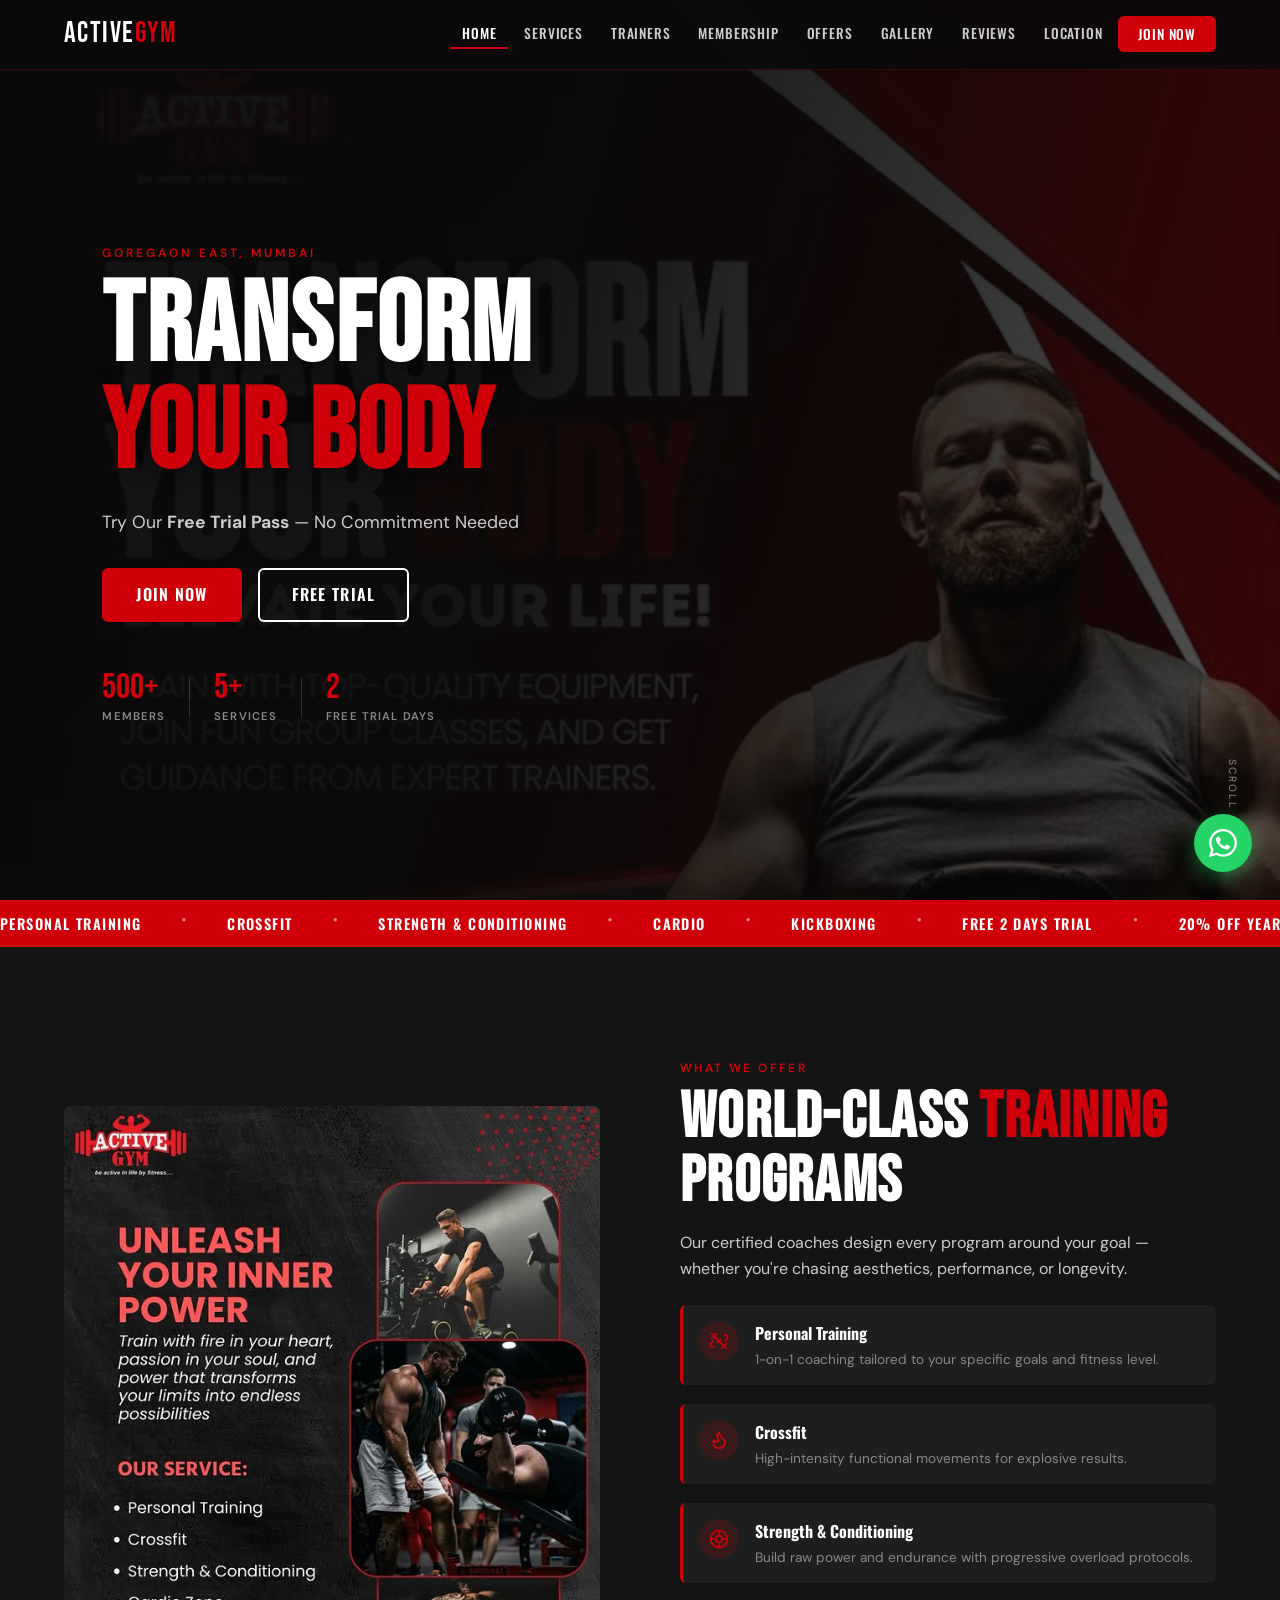
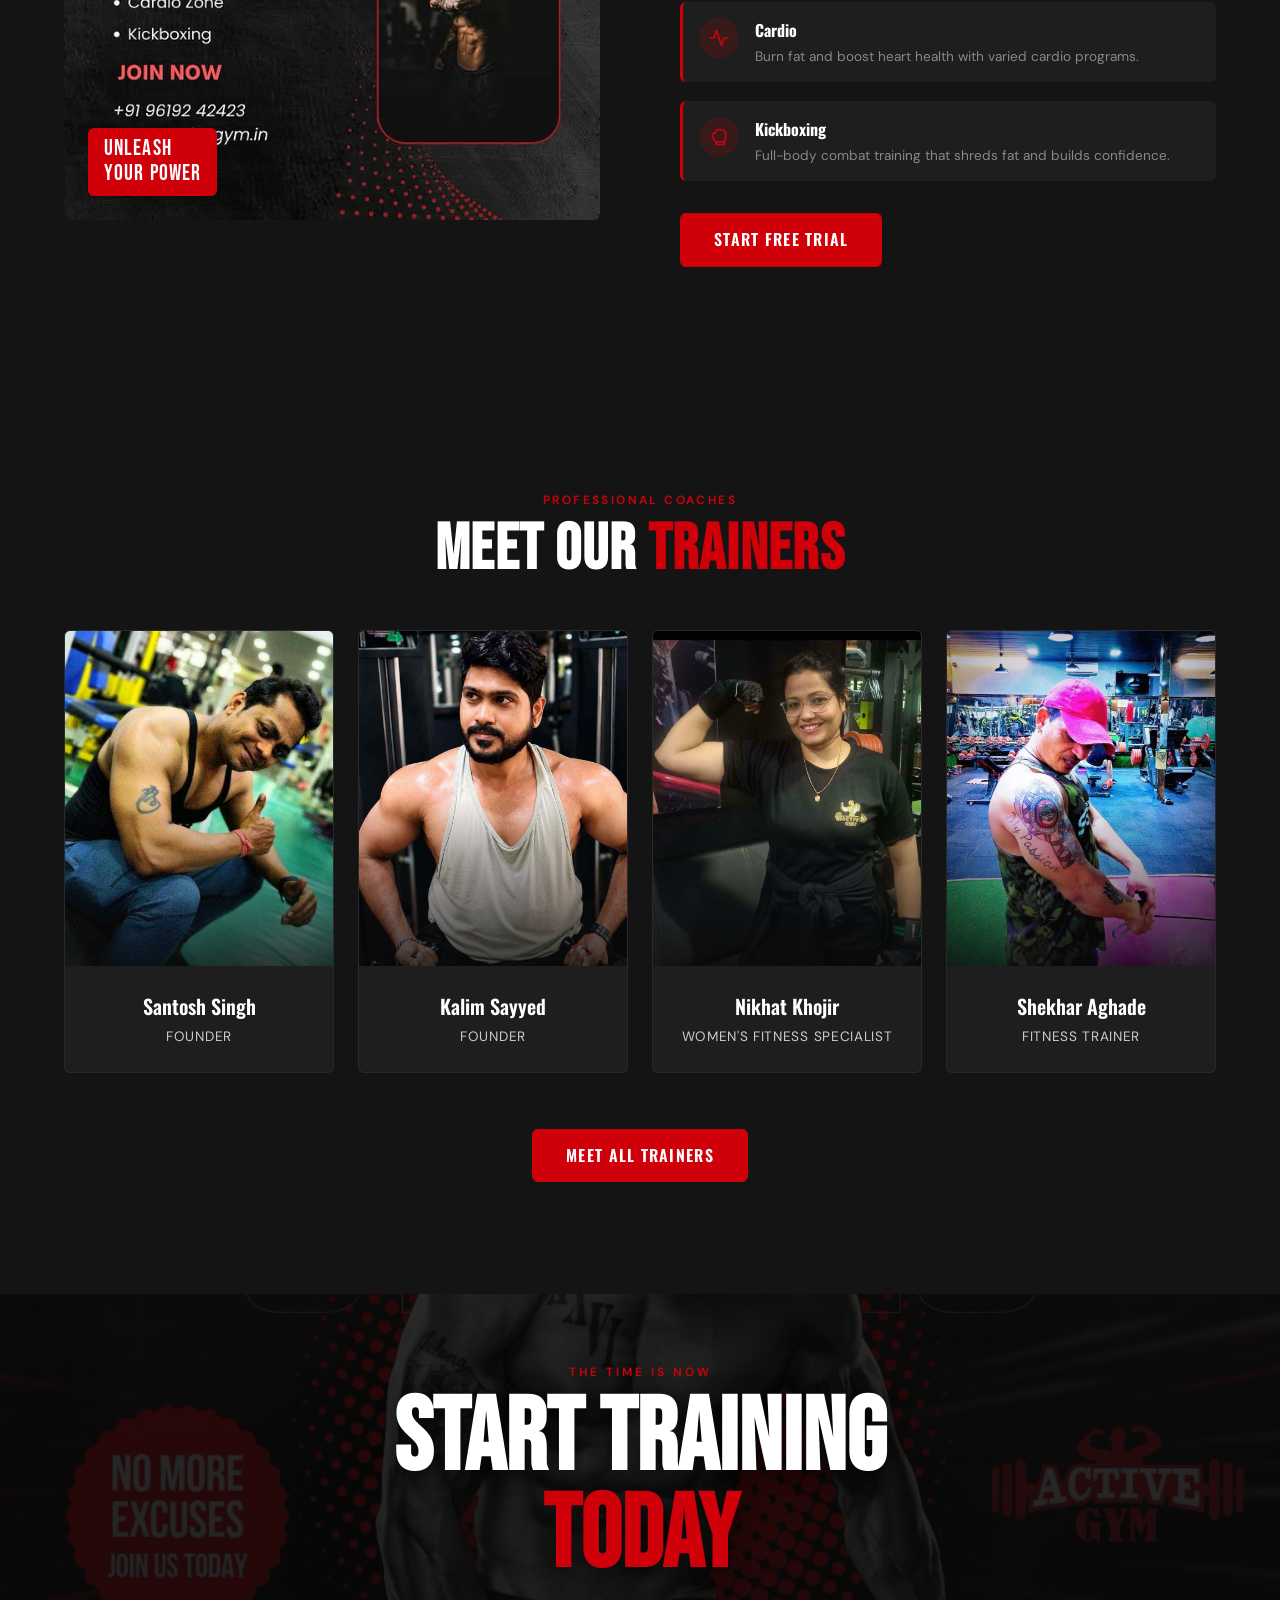
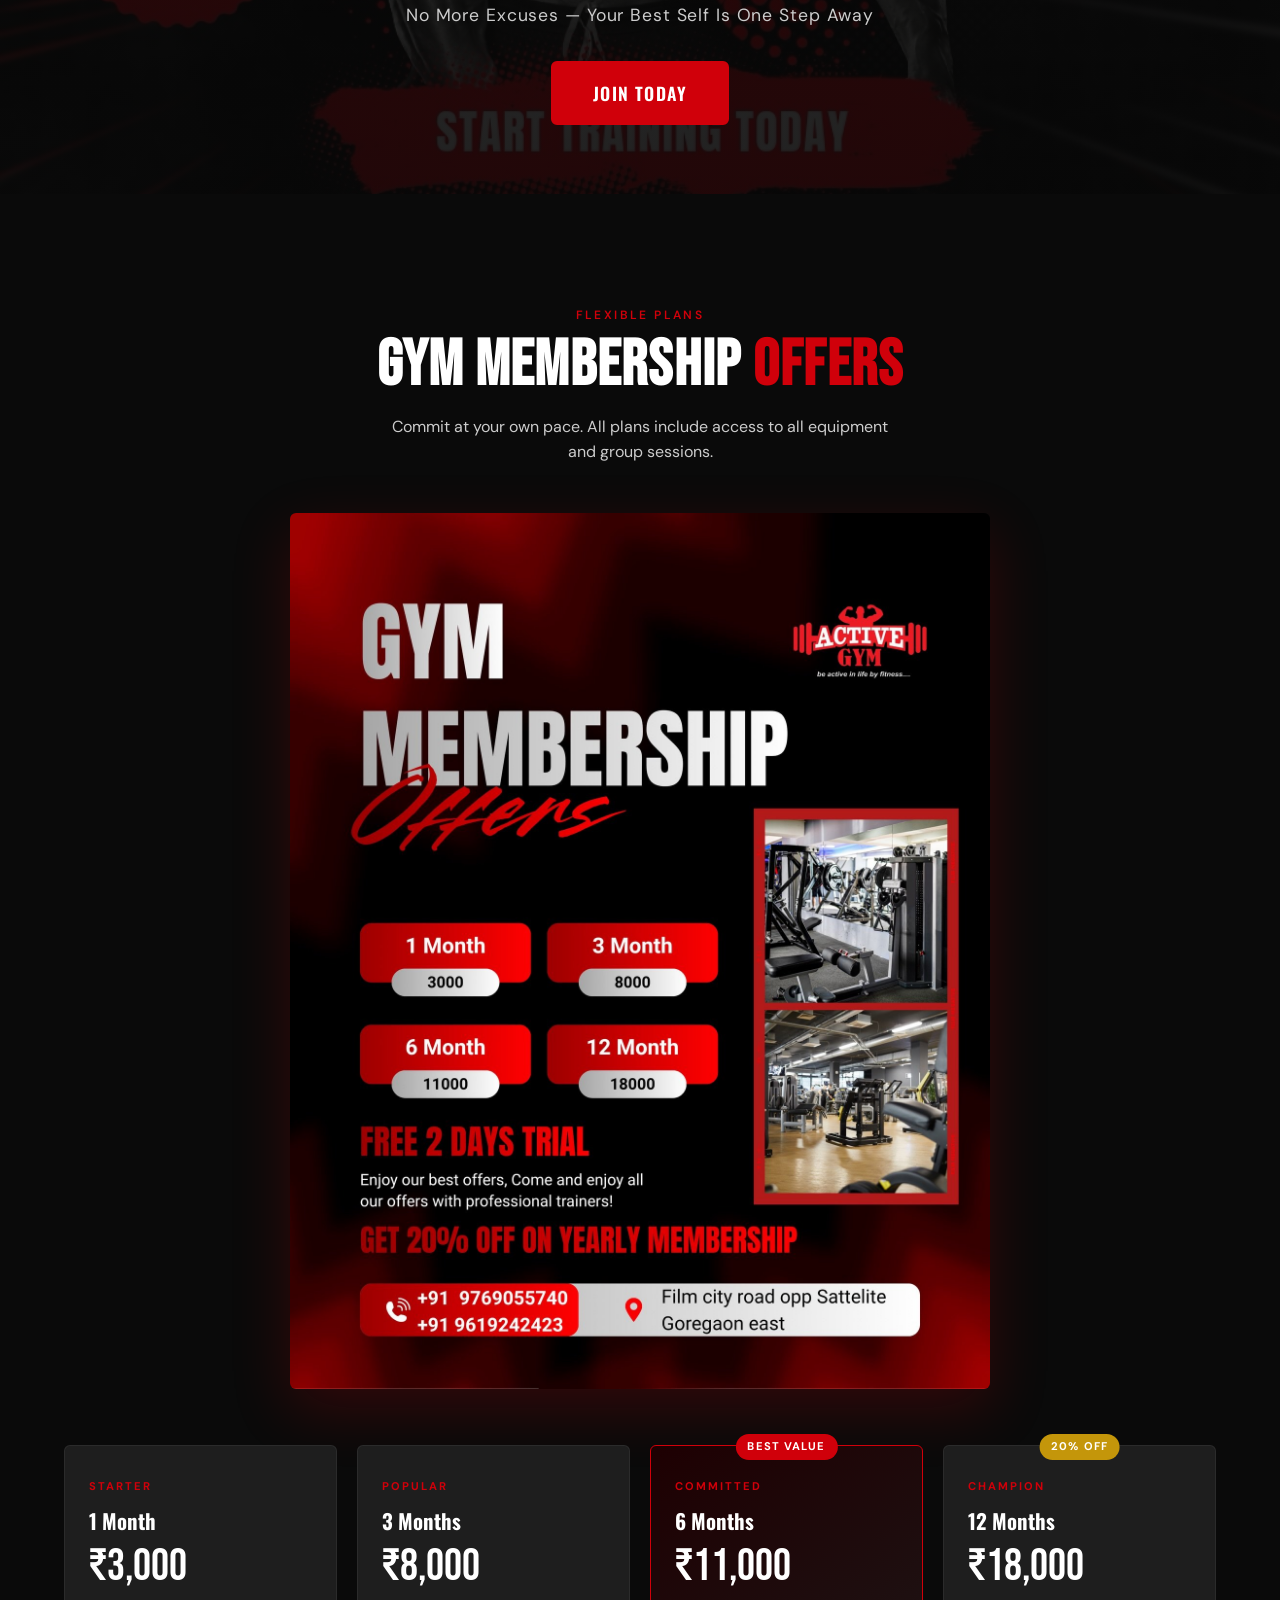
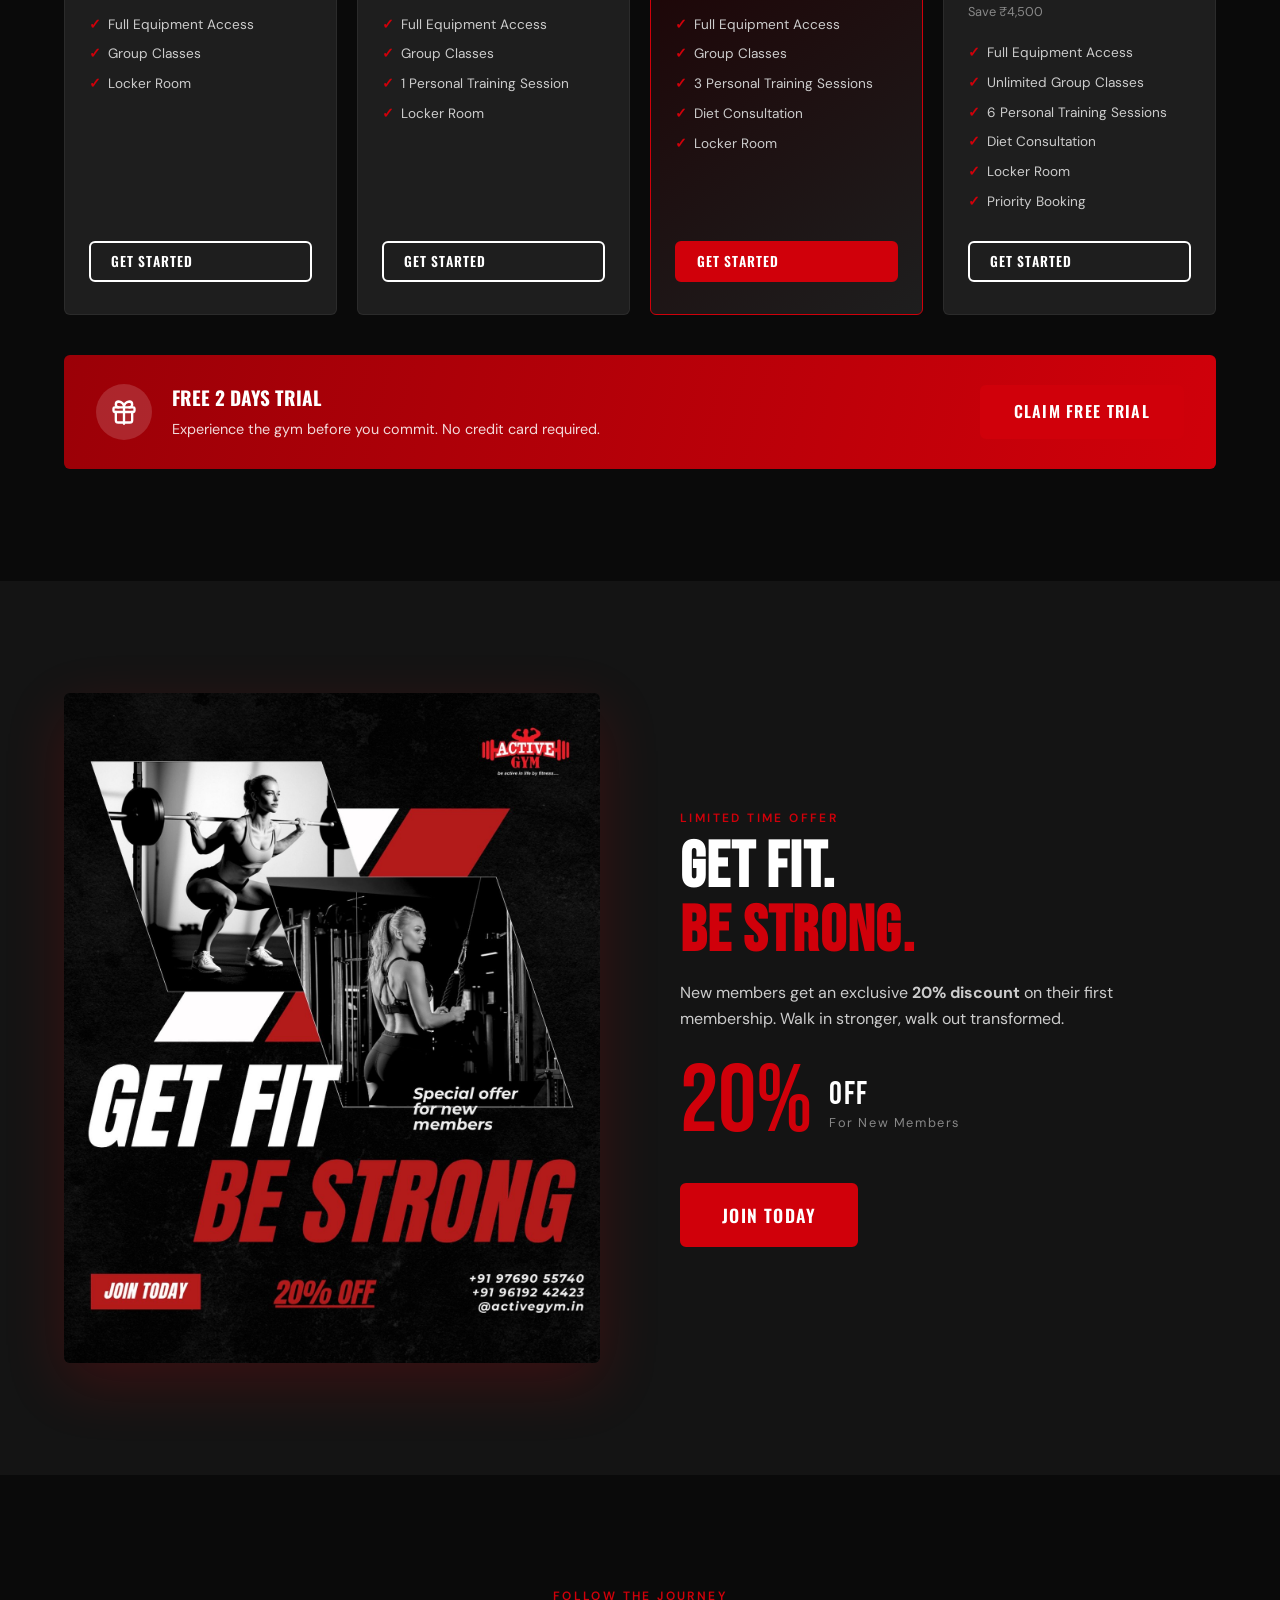
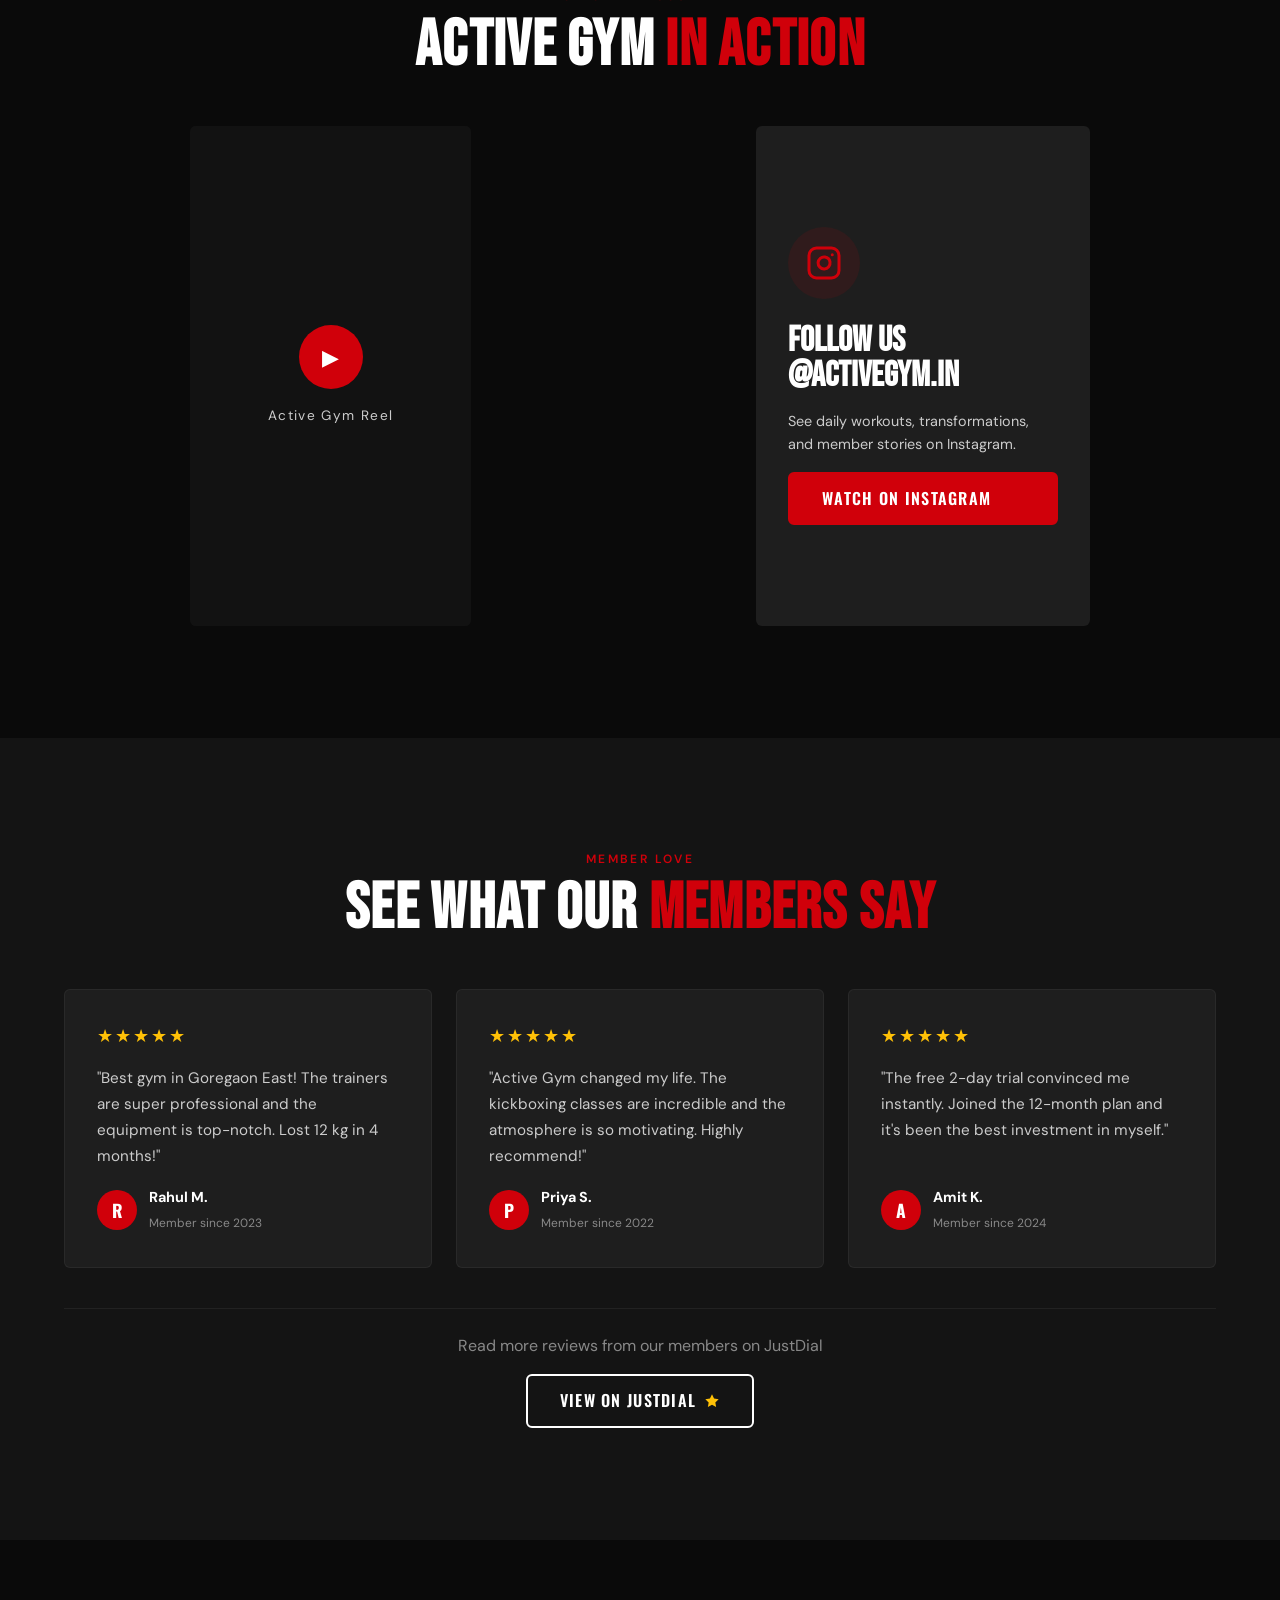
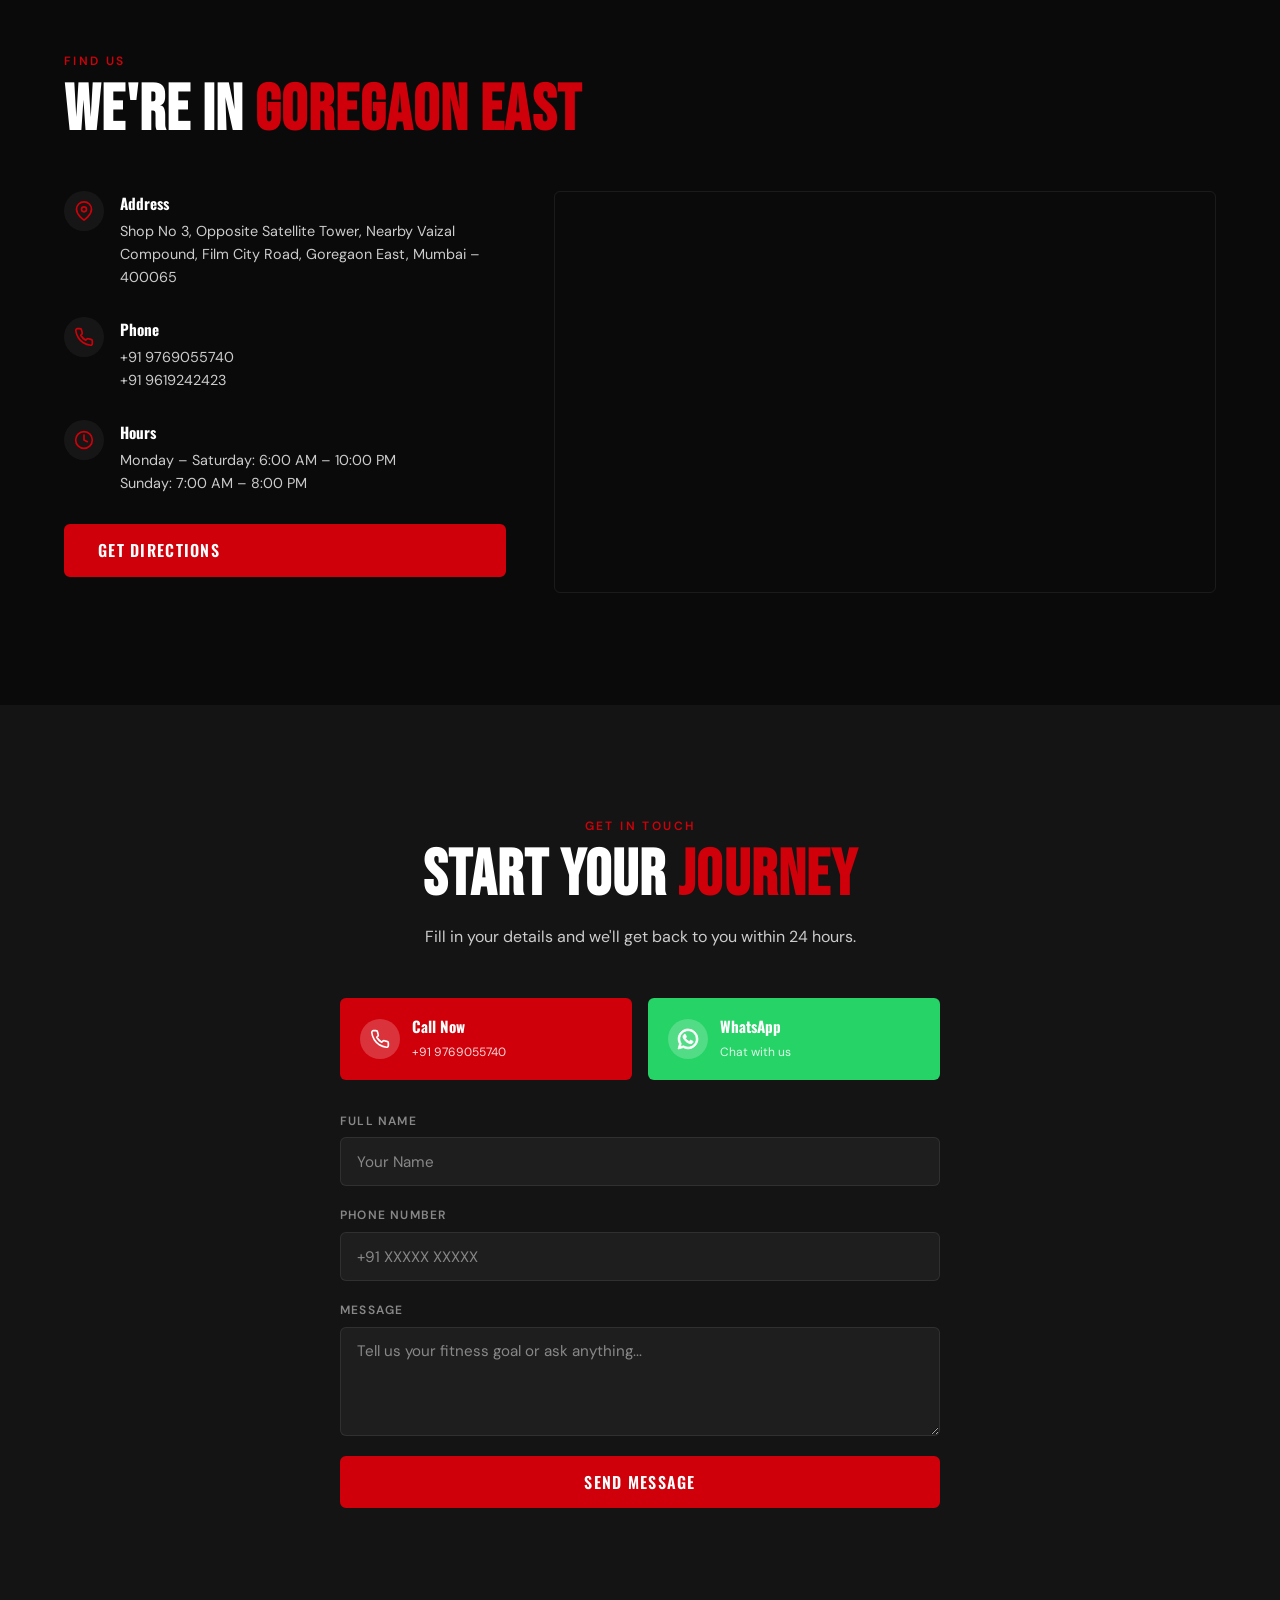
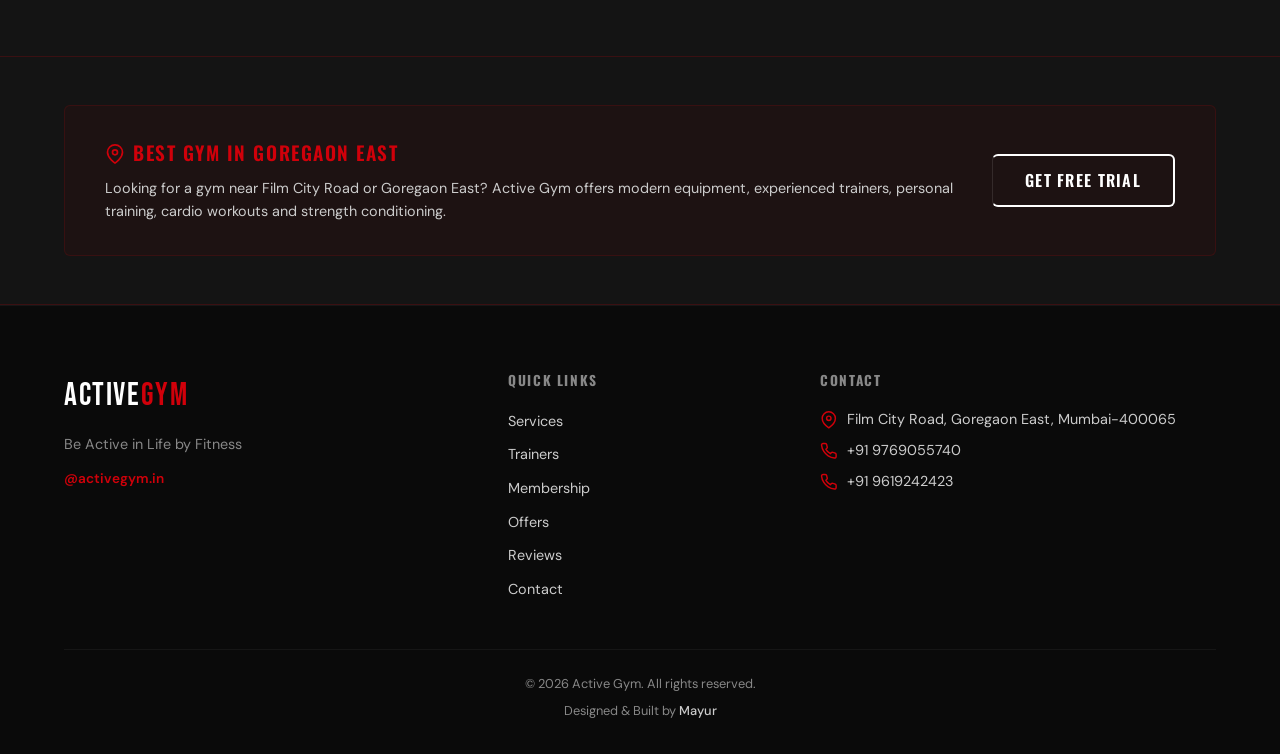
==== commit 28c8d2ce: "Add Meet Our Trainers section to home page" ====
--- a/index.html
+++ b/index.html
@@ -70,6 +70,7 @@
       <ul class="nav-links" id="navLinks">
         <li><a href="#home">Home</a></li>
         <li><a href="#services">Services</a></li>
+        <li><a href="#trainers">Trainers</a></li>
         <li><a href="#membership">Membership</a></li>
         <li><a href="#offers">Offers</a></li>
         <li><a href="#instagram">Gallery</a></li>
@@ -198,6 +199,70 @@
     </div>
   </section>
 
+  <!-- ========== TRAINERS SECTION ========== -->
+  <section class="trainers-section" id="trainers">
+    <div class="container">
+      <div class="fade-in">
+        <p class="section-eyebrow">Professional Coaches</p>
+        <h2 class="section-title">Meet Our <span class="accent">Trainers</span></h2>
+      </div>
+
+      <div class="trainers-grid fade-in">
+        <!-- Trainer 1: Santosh Singh -->
+        <a href="trainer-details.html?trainer=santosh-singh" class="trainer-card-home">
+          <div class="trainer-img-wrap">
+            <img src="images/santosh singh.jpeg" alt="Santosh Singh" />
+            <div class="trainer-img-overlay"></div>
+          </div>
+          <div class="trainer-info-home">
+            <h3>Santosh Singh</h3>
+            <p>Founder</p>
+          </div>
+        </a>
+
+        <!-- Trainer 2: Kalim Sayyed -->
+        <a href="trainer-details.html?trainer=kalim-sayyed" class="trainer-card-home">
+          <div class="trainer-img-wrap">
+            <img src="images/Kalim sayyed.jpeg" alt="Kalim Sayyed" />
+            <div class="trainer-img-overlay"></div>
+          </div>
+          <div class="trainer-info-home">
+            <h3>Kalim Sayyed</h3>
+            <p>Founder</p>
+          </div>
+        </a>
+
+        <!-- Trainer 3: Nikhat Khojir -->
+        <a href="trainer-details.html?trainer=nikhat-khojir" class="trainer-card-home">
+          <div class="trainer-img-wrap">
+            <img src="images/Nikhat Khojgir.jpeg" alt="Nikhat Khojir" />
+            <div class="trainer-img-overlay"></div>
+          </div>
+          <div class="trainer-info-home">
+            <h3>Nikhat Khojir</h3>
+            <p>Women's Fitness Specialist</p>
+          </div>
+        </a>
+
+        <!-- Trainer 4: Shekhar Aghade -->
+        <a href="trainer-details.html?trainer=shekhar-aghade" class="trainer-card-home">
+          <div class="trainer-img-wrap">
+            <img src="images/Shekhar Aghade trainer.jpeg" alt="Shekhar Aghade" />
+            <div class="trainer-img-overlay"></div>
+          </div>
+          <div class="trainer-info-home">
+            <h3>Shekhar Aghade</h3>
+            <p>Fitness Trainer</p>
+          </div>
+        </a>
+      </div>
+
+      <div class="trainers-btn-wrap fade-in">
+        <a href="trainer-details.html" class="btn btn-primary">Meet All Trainers</a>
+      </div>
+    </div>
+  </section>
+
   <!-- ========== CTA SECTION ========== -->
   <section class="cta-section" id="cta">
     <div class="cta-bg">
@@ -519,6 +584,7 @@
           <h4>Quick Links</h4>
           <ul>
             <li><a href="#services">Services</a></li>
+            <li><a href="trainer-details.html">Trainers</a></li>
             <li><a href="#membership">Membership</a></li>
             <li><a href="#offers">Offers</a></li>
             <li><a href="#reviews">Reviews</a></li>
--- a/styles.css
+++ b/styles.css
@@ -1,1747 +1,2342 @@
-/* ============================================================
-   ACTIVE GYM – styles.css
-   Theme: Black + Red + White  |  Bebas Neue + DM Sans
-   ============================================================ */
-
-/* ---------- CSS VARIABLES ---------- */
-:root {
-  --red: #D0000A;
-  --red-dark: #9B0007;
-  --red-light: #FF1A24;
-  --black: #0A0A0A;
-  --black-mid: #141414;
-  --black-soft: #1E1E1E;
-  --white: #FFFFFF;
-  --gray: #888888;
-  --gray-light: #CCCCCC;
-  --font-display: 'Bebas Neue', sans-serif;
-  --font-heading: 'Oswald', sans-serif;
-  --font-body: 'DM Sans', sans-serif;
-  --nav-h: 70px;
-  --radius: 6px;
-  --trans: 0.3s ease;
-}
-
-/* ---------- RESET & BASE ---------- */
-*,
-*::before,
-*::after {
-  box-sizing: border-box;
-  margin: 0;
-  padding: 0;
-}
-
-html {
-  scroll-behavior: smooth;
-}
-
-body {
-  font-family: var(--font-body);
-  background: var(--black);
-  color: var(--white);
-  overflow-x: hidden;
-  line-height: 1.6;
-}
-
-img {
-  max-width: 100%;
-  display: block;
-}
-
-svg {
-  display: inline-block;
-  overflow: visible;
-  vertical-align: middle;
-}
-
-a {
-  text-decoration: none;
-  color: inherit;
-}
-
-ul {
-  list-style: none;
-}
-
-/* ---------- TYPOGRAPHY HELPERS ---------- */
-.section-eyebrow {
-  font-family: var(--font-body);
-  font-size: 0.75rem;
-  font-weight: 600;
-  letter-spacing: 0.2em;
-  text-transform: uppercase;
-  color: var(--red);
-  margin-bottom: 0.5rem;
-}
-
-.section-title {
-  font-family: var(--font-display);
-  font-size: clamp(2.4rem, 5vw, 4rem);
-  line-height: 1.0;
-  letter-spacing: 0.02em;
-  color: var(--white);
-  margin-bottom: 1rem;
-}
-
-.section-body {
-  font-size: 1rem;
-  color: var(--gray-light);
-  max-width: 520px;
-  margin-bottom: 1.5rem;
-}
-
-.accent {
-  color: var(--red);
-}
-
-/* ---------- BUTTONS ---------- */
-.btn {
-  display: inline-block;
-  font-family: var(--font-heading);
-  font-size: 1rem;
-  font-weight: 600;
-  letter-spacing: 0.08em;
-  text-transform: uppercase;
-  padding: 0.75rem 2rem;
-  border-radius: var(--radius);
-  cursor: pointer;
-  transition: all var(--trans);
-  border: 2px solid transparent;
-  white-space: nowrap;
-}
-
-.btn-primary {
-  background: var(--red);
-  color: var(--white);
-  border-color: var(--red);
-}
-
-.btn-primary:hover {
-  background: var(--red-light);
-  border-color: var(--red-light);
-  transform: translateY(-2px);
-  box-shadow: 0 8px 24px rgba(208, 0, 10, 0.4);
-}
-
-.btn-outline {
-  background: transparent;
-  color: var(--white);
-  border-color: var(--white);
-}
-
-.btn-outline:hover {
-  background: var(--white);
-  color: var(--black);
-  transform: translateY(-2px);
-}
-
-.btn-lg {
-  padding: 1rem 2.5rem;
-  font-size: 1.1rem;
-}
-
-.btn-sm {
-  padding: 0.5rem 1.25rem;
-  font-size: 0.85rem;
-}
-
-.btn-full {
-  width: 100%;
-  text-align: center;
-}
-
-/* ---------- CONTAINER ---------- */
-.container {
-  max-width: 1200px;
-  margin: 0 auto;
-  padding: 0 1.5rem;
-}
-
-/* ---------- SCROLL ANIMATIONS ---------- */
-.fade-in,
-.fade-in-left,
-.fade-in-right {
-  opacity: 0;
-  transform: translateY(30px);
-  transition: opacity 0.7s ease, transform 0.7s ease;
-}
-
-.fade-in-left {
-  transform: translateX(-40px);
-}
-
-.fade-in-right {
-  transform: translateX(40px);
-}
-
-.fade-in.visible,
-.fade-in-left.visible,
-.fade-in-right.visible {
-  opacity: 1;
-  transform: translate(0);
-}
-
-/* ============================================================
-   NAVBAR
-   ============================================================ */
-.navbar {
-  position: fixed;
-  top: 0;
-  left: 0;
-  right: 0;
-  z-index: 1000;
-  height: var(--nav-h);
-  background: rgba(10, 10, 10, 0.85);
-  backdrop-filter: blur(12px);
-  border-bottom: 1px solid rgba(208, 0, 10, 0.2);
-  transition: background var(--trans), box-shadow var(--trans);
-}
-
-.navbar.scrolled {
-  background: rgba(10, 10, 10, 0.97);
-  box-shadow: 0 4px 30px rgba(0, 0, 0, 0.6);
-}
-
-.nav-container {
-  max-width: 1200px;
-  margin: 0 auto;
-  padding: 0 1.5rem;
-  height: 100%;
-  display: flex;
-  align-items: center;
-  justify-content: space-between;
-}
-
-.nav-logo {
-  font-family: var(--font-display);
-  font-size: 1.8rem;
-  letter-spacing: 0.05em;
-}
-
-.logo-active {
-  color: var(--white);
-}
-
-.logo-gym {
-  color: var(--red);
-}
-
-.nav-links {
-  display: flex;
-  align-items: center;
-  gap: 0.25rem;
-}
-
-.nav-links a {
-  font-family: var(--font-heading);
-  font-size: 0.85rem;
-  font-weight: 500;
-  letter-spacing: 0.06em;
-  text-transform: uppercase;
-  color: var(--gray-light);
-  padding: 0.4rem 0.75rem;
-  border-radius: 3px;
-  transition: color var(--trans);
-}
-
-.nav-links a:hover {
-  color: var(--white);
-}
-
-.nav-cta {
-  background: var(--red) !important;
-  color: var(--white) !important;
-  padding: 0.5rem 1.25rem !important;
-  border-radius: var(--radius) !important;
-}
-
-.nav-cta:hover {
-  background: var(--red-light) !important;
-}
-
-.nav-toggle {
-  display: none;
-  flex-direction: column;
-  gap: 5px;
-  background: none;
-  border: none;
-  cursor: pointer;
-  padding: 4px;
-}
-
-.nav-toggle span {
-  display: block;
-  width: 24px;
-  height: 2px;
-  background: var(--white);
-  border-radius: 2px;
-  transition: all var(--trans);
-}
-
-/* ============================================================
-   HERO
-   ============================================================ */
-.hero {
-  position: relative;
-  min-height: 100vh;
-  display: flex;
-  align-items: center;
-  padding-top: var(--nav-h);
-  overflow: hidden;
-}
-
-.hero-media {
-  position: absolute;
-  inset: 0;
-  z-index: 0;
-}
-
-.hero-img {
-  width: 100%;
-  height: 100%;
-  object-fit: cover;
-  object-position: center top;
-  filter: brightness(0.55);
-}
-
-.hero-overlay {
-  position: absolute;
-  inset: 0;
-  background: linear-gradient(105deg, rgba(10, 10, 10, 0.92) 40%, rgba(10, 10, 10, 0.4) 100%);
-}
-
-.hero-content {
-  position: relative;
-  z-index: 1;
-  max-width: 640px;
-  padding: 4rem 1.5rem 4rem 8%;
-}
-
-.hero-eyebrow {
-  font-size: 0.75rem;
-  font-weight: 600;
-  letter-spacing: 0.25em;
-  text-transform: uppercase;
-  color: var(--red);
-  margin-bottom: 0.75rem;
-}
-
-.hero-title {
-  font-family: var(--font-display);
-  font-size: clamp(3.5rem, 9vw, 7rem);
-  line-height: 0.95;
-  letter-spacing: 0.02em;
-  color: var(--white);
-  margin-bottom: 1.25rem;
-  text-shadow: 0 4px 20px rgba(0, 0, 0, 0.5);
-}
-
-.hero-sub {
-  font-size: 1.1rem;
-  color: var(--gray-light);
-  margin-bottom: 2rem;
-}
-
-.hero-actions {
-  display: flex;
-  gap: 1rem;
-  flex-wrap: wrap;
-  margin-bottom: 3rem;
-}
-
-.hero-stats {
-  display: flex;
-  align-items: center;
-  gap: 1.5rem;
-}
-
-.stat {
-  display: flex;
-  flex-direction: column;
-}
-
-.stat-num {
-  font-family: var(--font-display);
-  font-size: 2.2rem;
-  color: var(--red);
-  line-height: 1;
-}
-
-.stat-label {
-  font-size: 0.7rem;
-  font-weight: 600;
-  letter-spacing: 0.1em;
-  text-transform: uppercase;
-  color: var(--gray);
-  margin-top: 0.2rem;
-}
-
-.stat-divider {
-  width: 1px;
-  height: 40px;
-  background: rgba(255, 255, 255, 0.15);
-}
-
-.hero-scroll-hint {
-  position: absolute;
-  bottom: 2rem;
-  right: 2.5rem;
-  z-index: 1;
-  display: flex;
-  flex-direction: column;
-  align-items: center;
-  gap: 0.5rem;
-}
-
-.hero-scroll-hint span {
-  font-size: 0.65rem;
-  letter-spacing: 0.2em;
-  text-transform: uppercase;
-  color: var(--gray);
-  writing-mode: vertical-rl;
-}
-
-.scroll-line {
-  width: 1px;
-  height: 50px;
-  background: linear-gradient(to bottom, var(--red), transparent);
-  animation: scrollLine 1.8s ease-in-out infinite;
-}
-
-@keyframes scrollLine {
-  0% {
-    transform: scaleY(0);
-    transform-origin: top;
-  }
-
-  50% {
-    transform: scaleY(1);
-    transform-origin: top;
-  }
-
-  100% {
-    transform: scaleY(0);
-    transform-origin: bottom;
-  }
-}
-
-/* ============================================================
-   TICKER
-   ============================================================ */
-.ticker-wrap {
-  background: var(--red);
-  overflow: hidden;
-  padding: 0.75rem 0;
-}
-
-.ticker-track {
-  display: flex;
-  gap: 2.5rem;
-  white-space: nowrap;
-  animation: ticker 30s linear infinite;
-}
-
-.ticker-track span {
-  font-family: var(--font-heading);
-  font-size: 0.9rem;
-  font-weight: 600;
-  letter-spacing: 0.1em;
-  text-transform: uppercase;
-  color: var(--white);
-  flex-shrink: 0;
-}
-
-.ticker-track .dot {
-  color: rgba(255, 255, 255, 0.5);
-  font-size: 0.5rem;
-}
-
-@keyframes ticker {
-  from {
-    transform: translateX(0);
-  }
-
-  to {
-    transform: translateX(-50%);
-  }
-}
-
-/* ============================================================
-   SERVICES
-   ============================================================ */
-.services {
-  padding: 7rem 0;
-  background: var(--black-mid);
-}
-
-.services-inner {
-  max-width: 1200px;
-  margin: 0 auto;
-  padding: 0 1.5rem;
-  display: grid;
-  grid-template-columns: 1fr 1fr;
-  gap: 5rem;
-  align-items: center;
-}
-
-.services-img-wrap {
-  position: relative;
-  border-radius: var(--radius);
-  overflow: hidden;
-}
-
-.services-img-wrap img {
-  width: 100%;
-  border-radius: var(--radius);
-  transition: transform 0.6s ease;
-}
-
-.services-img-wrap:hover img {
-  transform: scale(1.04);
-}
-
-.services-img-badge {
-  position: absolute;
-  bottom: 1.5rem;
-  left: 1.5rem;
-  background: var(--red);
-  color: var(--white);
-  font-family: var(--font-display);
-  font-size: 1.4rem;
-  line-height: 1.1;
-  padding: 0.6rem 1rem;
-  border-radius: var(--radius);
-  letter-spacing: 0.05em;
-}
-
-.services-list {
-  margin: 1.5rem 0 2rem;
-  display: flex;
-  flex-direction: column;
-  gap: 1.2rem;
-}
-
-.service-item {
-  display: flex;
-  gap: 1rem;
-  align-items: flex-start;
-  padding: 1rem;
-  background: var(--black-soft);
-  border-radius: var(--radius);
-  border-left: 3px solid var(--red);
-  transition: transform var(--trans), border-color var(--trans);
-}
-
-.service-item:hover {
-  transform: translateX(6px);
-  border-color: var(--red-light);
-}
-
-.si-icon {
-  display: flex;
-  align-items: center;
-  justify-content: center;
-  width: 2.5rem;
-  height: 2.5rem;
-  background: rgba(208, 0, 10, 0.15);
-  border-radius: 50%;
-  color: var(--red);
-  flex-shrink: 0;
-  margin-top: 0;
-  transition: background var(--trans), color var(--trans), transform var(--trans);
-}
-
-.service-item:hover .si-icon {
-  background: var(--red);
-  color: var(--white);
-  transform: scale(1.1);
-}
-
-.si-icon svg {
-  width: 1.25rem;
-  height: 1.25rem;
-  stroke: currentColor;
-}
-
-.service-item strong {
-  font-family: var(--font-heading);
-  font-size: 1rem;
-  display: block;
-  margin-bottom: 0.2rem;
-}
-
-.service-item p {
-  font-size: 0.85rem;
-  color: var(--gray);
-  line-height: 1.4;
-}
-
-/* ============================================================
-   CTA SECTION
-   ============================================================ */
-.cta-section {
-  position: relative;
-  min-height: 500px;
-  display: flex;
-  align-items: center;
-  justify-content: center;
-  text-align: center;
-  overflow: hidden;
-}
-
-.cta-bg {
-  position: absolute;
-  inset: 0;
-}
-
-.cta-bg img {
-  width: 100%;
-  height: 100%;
-  object-fit: cover;
-  filter: brightness(0.35);
-}
-
-.cta-overlay {
-  position: absolute;
-  inset: 0;
-  background: linear-gradient(to bottom, rgba(10, 10, 10, 0.6), rgba(10, 10, 10, 0.7));
-}
-
-.cta-content {
-  position: relative;
-  z-index: 1;
-  padding: 4rem 1.5rem;
-}
-
-.cta-eyebrow {
-  font-size: 0.75rem;
-  font-weight: 600;
-  letter-spacing: 0.25em;
-  text-transform: uppercase;
-  color: var(--red);
-  margin-bottom: 0.5rem;
-}
-
-.cta-title {
-  font-family: var(--font-display);
-  font-size: clamp(3.5rem, 8vw, 6.5rem);
-  line-height: 0.95;
-  margin-bottom: 1rem;
-  text-shadow: 0 4px 20px rgba(0, 0, 0, 0.6);
-}
-
-.cta-sub {
-  font-size: 1.1rem;
-  color: var(--gray-light);
-  margin-bottom: 2rem;
-  letter-spacing: 0.05em;
-}
-
-/* ============================================================
-   MEMBERSHIP
-   ============================================================ */
-.membership {
-  padding: 7rem 0;
-  background: var(--black);
-}
-
-.membership-header {
-  text-align: center;
-  margin-bottom: 3rem;
-}
-
-.membership-header .section-body {
-  margin: 0 auto 0;
-}
-
-.membership-banner {
-  max-width: 700px;
-  margin: 0 auto 3.5rem;
-  border-radius: var(--radius);
-  overflow: hidden;
-  box-shadow: 0 20px 60px rgba(208, 0, 10, 0.2);
-}
-
-.membership-banner img {
-  width: 100%;
-}
-
-.plans-grid {
-  display: grid;
-  grid-template-columns: repeat(4, 1fr);
-  gap: 1.25rem;
-  margin-bottom: 2.5rem;
-}
-
-.plan-card {
-  position: relative;
-  background: var(--black-soft);
-  border: 1px solid rgba(255, 255, 255, 0.06);
-  border-radius: var(--radius);
-  padding: 2rem 1.5rem;
-  display: flex;
-  flex-direction: column;
-  gap: 0.5rem;
-  transition: transform var(--trans), border-color var(--trans), box-shadow var(--trans);
-}
-
-.plan-card:hover {
-  transform: translateY(-6px);
-  border-color: rgba(208, 0, 10, 0.4);
-  box-shadow: 0 16px 40px rgba(208, 0, 10, 0.15);
-}
-
-.plan-featured {
-  border-color: var(--red);
-  background: linear-gradient(145deg, #1E0002, var(--black-soft));
-}
-
-.plan-badge {
-  position: absolute;
-  top: -12px;
-  left: 50%;
-  transform: translateX(-50%);
-  background: var(--red);
-  color: var(--white);
-  font-size: 0.7rem;
-  font-weight: 700;
-  letter-spacing: 0.1em;
-  text-transform: uppercase;
-  padding: 0.25rem 0.75rem;
-  border-radius: 20px;
-  white-space: nowrap;
-}
-
-.plan-badge-gold {
-  background: #C4960A;
-}
-
-.plan-label {
-  font-size: 0.7rem;
-  font-weight: 700;
-  letter-spacing: 0.18em;
-  text-transform: uppercase;
-  color: var(--red);
-}
-
-.plan-duration {
-  font-family: var(--font-heading);
-  font-size: 1.3rem;
-  font-weight: 700;
-  color: var(--white);
-}
-
-.plan-price {
-  font-family: var(--font-display);
-  font-size: 2.8rem;
-  color: var(--white);
-  line-height: 1;
-  margin-bottom: 0.25rem;
-}
-
-.plan-orig {
-  font-size: 0.8rem;
-  color: var(--gray);
-}
-
-.plan-features {
-  flex: 1;
-  margin: 0.75rem 0 1.25rem;
-  display: flex;
-  flex-direction: column;
-  gap: 0.5rem;
-}
-
-.plan-features li {
-  font-size: 0.85rem;
-  color: var(--gray-light);
-  padding-left: 1.2rem;
-  position: relative;
-}
-
-.plan-features li::before {
-  content: '✓';
-  position: absolute;
-  left: 0;
-  color: var(--red);
-  font-weight: 700;
-}
-
-.trial-banner {
-  background: linear-gradient(105deg, var(--red-dark), var(--red));
-  border-radius: var(--radius);
-  padding: 1.75rem 2rem;
-  display: flex;
-  align-items: center;
-  gap: 1.25rem;
-  flex-wrap: wrap;
-}
-
-.trial-icon {
-  display: flex;
-  align-items: center;
-  justify-content: center;
-  width: 3.5rem;
-  height: 3.5rem;
-  background: rgba(255, 255, 255, 0.15);
-  border-radius: 50%;
-  flex-shrink: 0;
-}
-
-.trial-icon svg {
-  width: 1.75rem;
-  height: 1.75rem;
-  stroke: var(--white);
-}
-
-.trial-banner strong {
-  font-family: var(--font-heading);
-  font-size: 1.2rem;
-  display: block;
-  margin-bottom: 0.25rem;
-}
-
-.trial-banner p {
-  font-size: 0.9rem;
-  color: rgba(255, 255, 255, 0.85);
-}
-
-.trial-banner .btn {
-  margin-left: auto;
-}
-
-/* ============================================================
-   OFFER SECTION
-   ============================================================ */
-.offer-section {
-  padding: 7rem 0;
-  background: var(--black-mid);
-}
-
-.offer-inner {
-  max-width: 1200px;
-  margin: 0 auto;
-  padding: 0 1.5rem;
-  display: grid;
-  grid-template-columns: 1fr 1fr;
-  gap: 5rem;
-  align-items: center;
-}
-
-.offer-img-wrap {
-  border-radius: var(--radius);
-  overflow: hidden;
-  box-shadow: 0 20px 60px rgba(208, 0, 10, 0.2);
-}
-
-.offer-img-wrap img {
-  width: 100%;
-  transition: transform 0.6s ease;
-}
-
-.offer-img-wrap:hover img {
-  transform: scale(1.04);
-}
-
-.offer-highlight {
-  display: flex;
-  align-items: center;
-  gap: 1rem;
-  margin: 1.5rem 0 2rem;
-}
-
-.offer-pct {
-  font-family: var(--font-display);
-  font-size: 6rem;
-  color: var(--red);
-  line-height: 1;
-}
-
-.offer-off {
-  font-family: var(--font-display);
-  font-size: 2rem;
-  color: var(--white);
-  letter-spacing: 0.05em;
-  line-height: 1.1;
-}
-
-.offer-off small {
-  font-family: var(--font-body);
-  font-size: 0.8rem;
-  color: var(--gray);
-  display: block;
-  margin-top: 0.25rem;
-}
-
-/* ============================================================
-   INSTAGRAM SECTION
-   ============================================================ */
-.instagram-section {
-  padding: 7rem 0;
-  background: var(--black);
-  text-align: center;
-}
-
-.instagram-section .section-title,
-.instagram-section .section-eyebrow {
-  text-align: center;
-  margin-left: auto;
-  margin-right: auto;
-}
-
-.instagram-section .section-title {
-  margin-bottom: 3rem;
-}
-
-.instagram-grid {
-  display: grid;
-  grid-template-columns: 1.6fr 1fr;
-  gap: 2rem;
-  max-width: 900px;
-  margin: 0 auto;
-  text-align: left;
-}
-
-.ig-video-wrap {
-  position: relative;
-  border-radius: var(--radius);
-  overflow: hidden;
-  background: var(--black-soft);
-  aspect-ratio: 9/16;
-  max-height: 500px;
-}
-
-.ig-video {
-  width: 100%;
-  height: 100%;
-  object-fit: cover;
-  display: block;
-}
-
-.ig-video-overlay {
-  position: absolute;
-  inset: 0;
-  background: rgba(0, 0, 0, 0.4);
-  display: flex;
-  flex-direction: column;
-  align-items: center;
-  justify-content: center;
-  gap: 1rem;
-  transition: opacity var(--trans);
-}
-
-.ig-video-overlay.hidden {
-  opacity: 0;
-  pointer-events: none;
-}
-
-.ig-play-btn {
-  width: 64px;
-  height: 64px;
-  border-radius: 50%;
-  background: var(--red);
-  color: var(--white);
-  font-size: 1.4rem;
-  border: none;
-  cursor: pointer;
-  display: flex;
-  align-items: center;
-  justify-content: center;
-  transition: transform var(--trans), background var(--trans);
-}
-
-.ig-play-btn:hover {
-  transform: scale(1.1);
-  background: var(--red-light);
-}
-
-.ig-video-overlay p {
-  font-size: 0.85rem;
-  color: var(--gray-light);
-  letter-spacing: 0.1em;
-}
-
-.ig-cta-wrap {
-  display: flex;
-  flex-direction: column;
-  justify-content: center;
-  gap: 1rem;
-  padding: 2rem;
-  background: var(--black-soft);
-  border-radius: var(--radius);
-}
-
-.ig-logo {
-  display: flex;
-  align-items: center;
-  justify-content: center;
-  width: 4.5rem;
-  height: 4.5rem;
-  background: rgba(208, 0, 10, 0.1);
-  border-radius: 50%;
-  color: var(--red);
-  margin-bottom: 0.5rem;
-}
-
-.ig-logo svg {
-  width: 2.25rem;
-  height: 2.25rem;
-  stroke: currentColor;
-}
-
-.ig-cta-wrap h3 {
-  font-family: var(--font-display);
-  font-size: 2.2rem;
-  line-height: 1;
-}
-
-.ig-cta-wrap p {
-  font-size: 0.9rem;
-  color: var(--gray-light);
-}
-
-/* ============================================================
-   REVIEWS
-   ============================================================ */
-.reviews {
-  padding: 7rem 0;
-  background: var(--black-mid);
-}
-
-.reviews .section-title {
-  text-align: center;
-}
-
-.reviews .section-eyebrow {
-  text-align: center;
-}
-
-.reviews-grid {
-  display: grid;
-  grid-template-columns: repeat(3, 1fr);
-  gap: 1.5rem;
-  margin: 3rem 0 2.5rem;
-}
-
-.review-card {
-  background: var(--black-soft);
-  border: 1px solid rgba(255, 255, 255, 0.05);
-  border-radius: var(--radius);
-  padding: 2rem;
-  display: flex;
-  flex-direction: column;
-  gap: 1rem;
-  transition: transform var(--trans), border-color var(--trans);
-}
-
-.review-card:hover {
-  transform: translateY(-4px);
-  border-color: rgba(208, 0, 10, 0.3);
-}
-
-.review-stars {
-  color: #FFC107;
-  font-size: 1.1rem;
-  letter-spacing: 2px;
-}
-
-.review-text {
-  font-size: 0.95rem;
-  color: var(--gray-light);
-  line-height: 1.7;
-  flex: 1;
-}
-
-.review-author {
-  display: flex;
-  align-items: center;
-  gap: 0.75rem;
-}
-
-.review-avatar {
-  width: 40px;
-  height: 40px;
-  border-radius: 50%;
-  background: var(--red);
-  display: flex;
-  align-items: center;
-  justify-content: center;
-  font-family: var(--font-heading);
-  font-weight: 700;
-  font-size: 1.1rem;
-  flex-shrink: 0;
-}
-
-.review-author strong {
-  font-size: 0.9rem;
-  display: block;
-}
-
-.review-author span {
-  font-size: 0.75rem;
-  color: var(--gray);
-}
-
-.reviews-jd {
-  text-align: center;
-  padding-top: 1.5rem;
-  border-top: 1px solid rgba(255, 255, 255, 0.06);
-}
-
-.reviews-jd p {
-  color: var(--gray);
-  margin-bottom: 1rem;
-}
-
-/* ============================================================
-   LOCATION
-   ============================================================ */
-.location {
-  padding: 7rem 0;
-  background: var(--black);
-}
-
-.location-inner {
-  display: grid;
-  grid-template-columns: 1fr 1.5fr;
-  gap: 3rem;
-  align-items: start;
-  margin-top: 3rem;
-}
-
-.location-info {
-  display: flex;
-  flex-direction: column;
-  gap: 1.75rem;
-}
-
-.loc-item {
-  display: flex;
-  gap: 1rem;
-  align-items: flex-start;
-}
-
-.loc-icon {
-  display: flex;
-  align-items: center;
-  justify-content: center;
-  width: 2.5rem;
-  height: 2.5rem;
-  background: rgba(255, 255, 255, 0.05);
-  border-radius: 50%;
-  color: var(--red);
-  flex-shrink: 0;
-  transition: background var(--trans), color var(--trans), transform var(--trans);
-}
-
-.loc-item:hover .loc-icon {
-  background: rgba(208, 0, 10, 0.15);
-  color: var(--red-light);
-  transform: scale(1.1);
-}
-
-.loc-icon svg {
-  width: 1.25rem;
-  height: 1.25rem;
-  stroke: currentColor;
-}
-
-.loc-item strong {
-  font-family: var(--font-heading);
-  font-size: 0.95rem;
-  display: block;
-  margin-bottom: 0.3rem;
-}
-
-.loc-item p {
-  font-size: 0.9rem;
-  color: var(--gray-light);
-  line-height: 1.6;
-}
-
-.loc-item a {
-  color: var(--gray-light);
-  transition: color var(--trans);
-}
-
-.loc-item a:hover {
-  color: var(--red);
-}
-
-.map-wrap {
-  border-radius: var(--radius);
-  overflow: hidden;
-  border: 1px solid rgba(255, 255, 255, 0.07);
-}
-
-.map-wrap iframe {
-  display: block;
-}
-
-/* ============================================================
-   CONTACT
-   ============================================================ */
-.contact {
-  padding: 7rem 0;
-  background: var(--black-mid);
-}
-
-.contact .section-title,
-.contact .section-eyebrow,
-.contact .section-body {
-  text-align: center;
-  margin-left: auto;
-  margin-right: auto;
-}
-
-.contact-inner {
-  max-width: 600px;
-  margin: 3rem auto 0;
-}
-
-.contact-actions {
-  display: grid;
-  grid-template-columns: 1fr 1fr;
-  gap: 1rem;
-  margin-bottom: 2rem;
-}
-
-.contact-action-btn {
-  display: flex;
-  align-items: center;
-  gap: 0.75rem;
-  padding: 1rem 1.25rem;
-  border-radius: var(--radius);
-  transition: transform var(--trans), box-shadow var(--trans);
-}
-
-.contact-action-btn:hover {
-  transform: translateY(-3px);
-}
-
-.call-btn {
-  background: var(--red);
-  color: var(--white);
-}
-
-.call-btn:hover {
-  box-shadow: 0 8px 24px rgba(208, 0, 10, 0.4);
-}
-
-.whatsapp-btn {
-  background: #25D366;
-  color: var(--white);
-}
-
-.whatsapp-btn:hover {
-  box-shadow: 0 8px 24px rgba(37, 211, 102, 0.35);
-}
-
-.ca-icon {
-  display: flex;
-  align-items: center;
-  justify-content: center;
-  width: 2.5rem;
-  height: 2.5rem;
-  background: rgba(255, 255, 255, 0.2);
-  border-radius: 50%;
-  flex-shrink: 0;
-  transition: transform var(--trans);
-}
-
-.contact-action-btn:hover .ca-icon {
-  transform: scale(1.1);
-}
-
-.ca-icon svg {
-  width: 1.25rem;
-  height: 1.25rem;
-  stroke: currentColor;
-}
-
-.contact-action-btn strong {
-  font-family: var(--font-heading);
-  font-size: 0.95rem;
-  display: block;
-}
-
-.contact-action-btn small {
-  font-size: 0.75rem;
-  opacity: 0.85;
-}
-
-/* Form */
-.contact-form {
-  display: flex;
-  flex-direction: column;
-  gap: 1.25rem;
-}
-
-.form-group {
-  display: flex;
-  flex-direction: column;
-  gap: 0.4rem;
-}
-
-.form-group label {
-  font-size: 0.75rem;
-  font-weight: 600;
-  letter-spacing: 0.1em;
-  text-transform: uppercase;
-  color: var(--gray);
-}
-
-.form-group input,
-.form-group textarea {
-  background: var(--black-soft);
-  border: 1px solid rgba(255, 255, 255, 0.08);
-  border-radius: var(--radius);
-  color: var(--white);
-  font-family: var(--font-body);
-  font-size: 0.95rem;
-  padding: 0.85rem 1rem;
-  transition: border-color var(--trans);
-  resize: vertical;
-}
-
-.form-group input::placeholder,
-.form-group textarea::placeholder {
-  color: var(--gray);
-}
-
-.form-group input:focus,
-.form-group textarea:focus {
-  outline: none;
-  border-color: var(--red);
-}
-
-.form-note {
-  font-size: 0.85rem;
-  text-align: center;
-  color: #4CAF50;
-  min-height: 1.2em;
-}
-
-/* ============================================================
-   FOOTER
-   ============================================================ */
-.footer {
-  background: var(--black);
-  border-top: 1px solid rgba(255, 255, 255, 0.05);
-  padding: 4rem 0 2rem;
-}
-
-.footer-grid {
-  display: grid;
-  grid-template-columns: 1.5fr 1fr 1.5fr;
-  gap: 3rem;
-  margin-bottom: 3rem;
-}
-
-.footer-logo {
-  font-size: 2rem;
-  display: block;
-  margin-bottom: 0.75rem;
-}
-
-.footer-brand p {
-  font-size: 0.9rem;
-  color: var(--gray);
-}
-
-.footer-ig {
-  display: inline-block;
-  margin-top: 0.75rem;
-  color: var(--red);
-  font-size: 0.85rem;
-  font-weight: 600;
-}
-
-.footer-links h4,
-.footer-contact h4 {
-  font-family: var(--font-heading);
-  font-size: 0.85rem;
-  letter-spacing: 0.12em;
-  text-transform: uppercase;
-  color: var(--gray);
-  margin-bottom: 1rem;
-}
-
-.footer-links ul {
-  display: flex;
-  flex-direction: column;
-  gap: 0.5rem;
-}
-
-.footer-links a {
-  font-size: 0.9rem;
-  color: var(--gray-light);
-  transition: color var(--trans);
-}
-
-.footer-links a:hover {
-  color: var(--red);
-}
-
-.footer-contact p {
-  font-size: 0.9rem;
-  color: var(--gray-light);
-  margin-bottom: 0.5rem;
-}
-
-.footer-contact a {
-  color: var(--gray-light);
-  transition: color var(--trans);
-}
-
-.footer-contact a:hover {
-  color: var(--red);
-}
-
-.footer-bottom {
-  border-top: 1px solid rgba(255, 255, 255, 0.05);
-  padding-top: 1.5rem;
-  text-align: center;
-  font-size: 0.8rem;
-  color: var(--gray);
-}
-
-.footer-bottom p {
-  margin: 0;
-}
-
-.footer-bottom p+p {
-  margin-top: 0.4rem;
-}
-
-.footer-credit a {
-  color: var(--gray-light);
-  font-weight: 500;
-  text-decoration: none;
-  position: relative;
-  transition: color var(--trans);
-}
-
-.footer-credit a:hover {
-  color: var(--red);
-}
-
-.footer-credit a::after {
-  content: '';
-  position: absolute;
-  left: 0;
-  bottom: -2px;
-  width: 100%;
-  height: 1px;
-  background: var(--red);
-  transform: scaleX(0);
-  transform-origin: right;
-  transition: transform var(--trans);
-}
-
-.footer-credit a:hover::after {
-  transform: scaleX(1);
-}
-
-/* ============================================================
-   FLOATING BUTTONS
-   ============================================================ */
-.fab-whatsapp {
-  position: fixed;
-  bottom: 1.75rem;
-  right: 1.75rem;
-  z-index: 900;
-  width: 58px;
-  height: 58px;
-  border-radius: 50%;
-  background: #25D366;
-  color: var(--white);
-  display: flex;
-  align-items: center;
-  justify-content: center;
-  box-shadow: 0 6px 20px rgba(37, 211, 102, 0.4);
-  transition: transform var(--trans), box-shadow var(--trans);
-}
-
-.fab-whatsapp:hover {
-  transform: scale(1.1);
-  box-shadow: 0 10px 30px rgba(37, 211, 102, 0.55);
-}
-
-.fab-call {
-  display: none;
-  /* mobile only */
-  position: fixed;
-  bottom: 0;
-  left: 0;
-  right: 0;
-  z-index: 900;
-  background: var(--red);
-  color: var(--white);
-  padding: 0.85rem 1rem;
-  align-items: center;
-  justify-content: center;
-  gap: 0.5rem;
-  font-family: var(--font-heading);
-  font-size: 1rem;
-  font-weight: 600;
-  letter-spacing: 0.06em;
-  box-shadow: 0 -4px 20px rgba(208, 0, 10, 0.4);
-}
-
-/* ============================================================
-   RESPONSIVE
-   ============================================================ */
-@media (max-width: 1024px) {
-  .plans-grid {
-    grid-template-columns: repeat(2, 1fr);
-  }
-
-  .services-inner {
-    gap: 3rem;
-  }
-}
-
-@media (max-width: 768px) {
-  :root {
-    --nav-h: 60px;
-  }
-
-  .nav-toggle {
-    display: flex;
-  }
-
-  .nav-links {
-    position: fixed;
-    top: var(--nav-h);
-    left: 0;
-    right: 0;
-    background: rgba(10, 10, 10, 0.98);
-    flex-direction: column;
-    padding: 1.5rem;
-    gap: 0.25rem;
-    transform: translateY(-120%);
-    opacity: 0;
-    transition: transform 0.35s ease, opacity 0.35s ease;
-    pointer-events: none;
-  }
-
-  .nav-links.open {
-    transform: translateY(0);
-    opacity: 1;
-    pointer-events: all;
-  }
-
-  .nav-links a {
-    padding: 0.75rem 1rem;
-    font-size: 1rem;
-  }
-
-  .hero-content {
-    padding: 3rem 1.5rem;
-  }
-
-  .hero-stats {
-    gap: 1rem;
-  }
-
-  .hero-scroll-hint {
-    display: none;
-  }
-
-  .services-inner {
-    grid-template-columns: 1fr;
-    gap: 2.5rem;
-  }
-
-  .offer-inner {
-    grid-template-columns: 1fr;
-    gap: 2.5rem;
-  }
-
-  .plans-grid {
-    grid-template-columns: 1fr 1fr;
-    gap: 1rem;
-  }
-
-  .plan-price {
-    font-size: 2.2rem;
-  }
-
-  .instagram-grid {
-    grid-template-columns: 1fr;
-  }
-
-  .ig-video-wrap {
-    aspect-ratio: 16/9;
-    max-height: 280px;
-  }
-
-  .reviews-grid {
-    grid-template-columns: 1fr;
-  }
-
-  .location-inner {
-    grid-template-columns: 1fr;
-  }
-
-  .footer-grid {
-    grid-template-columns: 1fr;
-    gap: 2rem;
-  }
-
-  .trial-banner {
-    flex-direction: column;
-    text-align: center;
-  }
-
-  .trial-banner .btn {
-    margin-left: 0;
-  }
-
-  /* Show mobile call button */
-  .fab-call {
-    display: flex;
-  }
-
-  /* Move WhatsApp up above call bar */
-  .fab-whatsapp {
-    bottom: 5rem;
-  }
-
-  /* Add padding so content isn't behind call bar */
-  body {
-    padding-bottom: 56px;
-  }
-
-  .seo-inner {
-    padding: 1.5rem;
-    gap: 1rem;
-  }
-
-  .seo-text h2 {
-    font-size: 1rem;
-  }
-}
-
-@media (max-width: 480px) {
-  .plans-grid {
-    grid-template-columns: 1fr;
-  }
-
-  .contact-actions {
-    grid-template-columns: 1fr;
-  }
-
-  .hero-actions {
-    flex-direction: column;
-  }
-
-  .hero-actions .btn {
-    text-align: center;
-  }
-
-  .seo-btn {
-    width: 100%;
-    text-align: center;
-  }
-}
-
-/* ============================================================
-   SEO SECTION
-   ============================================================ */
-.seo-section {
-  background: var(--black-mid);
-  border-top: 1px solid rgba(208, 0, 10, 0.2);
-  border-bottom: 1px solid rgba(208, 0, 10, 0.2);
-  padding: 3rem 0;
-}
-
-.seo-inner {
-  display: flex;
-  align-items: center;
-  gap: 1.5rem;
-  flex-wrap: wrap;
-  background: rgba(208, 0, 10, 0.05);
-  border: 1px solid rgba(208, 0, 10, 0.15);
-  border-radius: var(--radius);
-  padding: 2rem 2.5rem;
-}
-
-.seo-text {
-  flex: 1;
-  min-width: 220px;
-}
-
-.seo-text h2 {
-  font-family: var(--font-heading);
-  font-size: 1.2rem;
-  font-weight: 600;
-  color: var(--red);
-  letter-spacing: 0.08em;
-  text-transform: uppercase;
-  margin: 0 0 0.5rem;
-  display: flex;
-  align-items: center;
-  gap: 0.5rem;
-}
-
-.seo-icon {
-  display: inline-flex;
-  align-items: center;
-  justify-content: center;
-  flex-shrink: 0;
-  color: var(--red);
-}
-
-.seo-icon svg {
-  width: 1.25rem;
-  height: 1.25rem;
-  stroke: currentColor;
-}
-
-.seo-text p {
-  font-size: 0.9rem;
-  color: var(--gray-light);
-  line-height: 1.6;
-  margin: 0;
-}
-
-.seo-btn {
-  flex-shrink: 0;
-  border-left: 1px solid rgba(255, 255, 255, 0.1);
-  padding-left: 2rem;
-  margin-left: 0.5rem;
-}
-
-/* --- ADDITIONAL CUSTOM STYLES FOR MODERN ICONS --- */
-
-/* JustDial Star button */
-.jd-btn {
-  display: inline-flex;
-  align-items: center;
-  gap: 0.5rem;
-}
-
-.jd-star {
-  width: 1rem;
-  height: 1rem;
-  fill: #FFC107;
-  flex-shrink: 0;
-}
-
-/* Footer contact list layout */
-.footer-contact-item {
-  display: flex;
-  align-items: flex-start;
-  gap: 0.6rem;
-  margin-bottom: 0.6rem;
-}
-
-.footer-icon {
-  width: 1.1rem;
-  height: 1.1rem;
-  margin-top: 0.2rem;
-  color: var(--red);
-  flex-shrink: 0;
-}+/* ============================================================
+   ACTIVE GYM – styles.css
+   Theme: Black + Red + White  |  Bebas Neue + DM Sans
+   ============================================================ */
+
+/* ---------- CSS VARIABLES ---------- */
+:root {
+  --red: #D0000A;
+  --red-dark: #9B0007;
+  --red-light: #FF1A24;
+  --black: #0A0A0A;
+  --black-mid: #141414;
+  --black-soft: #1E1E1E;
+  --white: #FFFFFF;
+  --gray: #888888;
+  --gray-light: #CCCCCC;
+  --font-display: 'Bebas Neue', sans-serif;
+  --font-heading: 'Oswald', sans-serif;
+  --font-body: 'DM Sans', sans-serif;
+  --nav-h: 70px;
+  --radius: 6px;
+  --trans: 0.3s ease;
+}
+
+/* ---------- RESET & BASE ---------- */
+*,
+*::before,
+*::after {
+  box-sizing: border-box;
+  margin: 0;
+  padding: 0;
+}
+
+html {
+  scroll-behavior: smooth;
+}
+
+body {
+  font-family: var(--font-body);
+  background: var(--black);
+  color: var(--white);
+  overflow-x: hidden;
+  line-height: 1.6;
+}
+
+img {
+  max-width: 100%;
+  display: block;
+}
+
+svg {
+  display: inline-block;
+  overflow: visible;
+  vertical-align: middle;
+}
+
+a {
+  text-decoration: none;
+  color: inherit;
+}
+
+ul {
+  list-style: none;
+}
+
+/* ---------- TYPOGRAPHY HELPERS ---------- */
+.section-eyebrow {
+  font-family: var(--font-body);
+  font-size: 0.75rem;
+  font-weight: 600;
+  letter-spacing: 0.2em;
+  text-transform: uppercase;
+  color: var(--red);
+  margin-bottom: 0.5rem;
+}
+
+.section-title {
+  font-family: var(--font-display);
+  font-size: clamp(2.4rem, 5vw, 4rem);
+  line-height: 1.0;
+  letter-spacing: 0.02em;
+  color: var(--white);
+  margin-bottom: 1rem;
+}
+
+.section-body {
+  font-size: 1rem;
+  color: var(--gray-light);
+  max-width: 520px;
+  margin-bottom: 1.5rem;
+}
+
+.accent {
+  color: var(--red);
+}
+
+/* ---------- BUTTONS ---------- */
+.btn {
+  display: inline-block;
+  font-family: var(--font-heading);
+  font-size: 1rem;
+  font-weight: 600;
+  letter-spacing: 0.08em;
+  text-transform: uppercase;
+  padding: 0.75rem 2rem;
+  border-radius: var(--radius);
+  cursor: pointer;
+  transition: all var(--trans);
+  border: 2px solid transparent;
+  white-space: nowrap;
+}
+
+.btn-primary {
+  background: var(--red);
+  color: var(--white);
+  border-color: var(--red);
+}
+
+.btn-primary:hover {
+  background: var(--red-light);
+  border-color: var(--red-light);
+  transform: translateY(-2px);
+  box-shadow: 0 8px 24px rgba(208, 0, 10, 0.4);
+}
+
+.btn-outline {
+  background: transparent;
+  color: var(--white);
+  border-color: var(--white);
+}
+
+.btn-outline:hover {
+  background: var(--white);
+  color: var(--black);
+  transform: translateY(-2px);
+}
+
+.btn-lg {
+  padding: 1rem 2.5rem;
+  font-size: 1.1rem;
+}
+
+.btn-sm {
+  padding: 0.5rem 1.25rem;
+  font-size: 0.85rem;
+}
+
+.btn-full {
+  width: 100%;
+  text-align: center;
+}
+
+/* ---------- CONTAINER ---------- */
+.container {
+  max-width: 1200px;
+  margin: 0 auto;
+  padding: 0 1.5rem;
+}
+
+/* ---------- SCROLL ANIMATIONS ---------- */
+.fade-in,
+.fade-in-left,
+.fade-in-right {
+  opacity: 0;
+  transform: translateY(30px);
+  transition: opacity 0.7s ease, transform 0.7s ease;
+}
+
+.fade-in-left {
+  transform: translateX(-40px);
+}
+
+.fade-in-right {
+  transform: translateX(40px);
+}
+
+.fade-in.visible,
+.fade-in-left.visible,
+.fade-in-right.visible {
+  opacity: 1;
+  transform: translate(0);
+}
+
+/* ============================================================
+   NAVBAR
+   ============================================================ */
+.navbar {
+  position: fixed;
+  top: 0;
+  left: 0;
+  right: 0;
+  z-index: 1000;
+  height: var(--nav-h);
+  background: rgba(10, 10, 10, 0.85);
+  backdrop-filter: blur(12px);
+  border-bottom: 1px solid rgba(208, 0, 10, 0.2);
+  transition: background var(--trans), box-shadow var(--trans);
+}
+
+.navbar.scrolled {
+  background: rgba(10, 10, 10, 0.97);
+  box-shadow: 0 4px 30px rgba(0, 0, 0, 0.6);
+}
+
+.nav-container {
+  max-width: 1200px;
+  margin: 0 auto;
+  padding: 0 1.5rem;
+  height: 100%;
+  display: flex;
+  align-items: center;
+  justify-content: space-between;
+}
+
+.nav-logo {
+  font-family: var(--font-display);
+  font-size: 1.8rem;
+  letter-spacing: 0.05em;
+}
+
+.logo-active {
+  color: var(--white);
+}
+
+.logo-gym {
+  color: var(--red);
+}
+
+.nav-links {
+  display: flex;
+  align-items: center;
+  gap: 0.25rem;
+}
+
+.nav-links a {
+  font-family: var(--font-heading);
+  font-size: 0.85rem;
+  font-weight: 500;
+  letter-spacing: 0.06em;
+  text-transform: uppercase;
+  color: var(--gray-light);
+  padding: 0.4rem 0.75rem;
+  border-radius: 3px;
+  transition: color var(--trans);
+}
+
+.nav-links a:hover {
+  color: var(--white);
+}
+
+.nav-cta {
+  background: var(--red) !important;
+  color: var(--white) !important;
+  padding: 0.5rem 1.25rem !important;
+  border-radius: var(--radius) !important;
+}
+
+.nav-cta:hover {
+  background: var(--red-light) !important;
+}
+
+.nav-toggle {
+  display: none;
+  flex-direction: column;
+  gap: 5px;
+  background: none;
+  border: none;
+  cursor: pointer;
+  padding: 4px;
+}
+
+.nav-toggle span {
+  display: block;
+  width: 24px;
+  height: 2px;
+  background: var(--white);
+  border-radius: 2px;
+  transition: all var(--trans);
+}
+
+/* ============================================================
+   HERO
+   ============================================================ */
+.hero {
+  position: relative;
+  min-height: 100vh;
+  display: flex;
+  align-items: center;
+  padding-top: var(--nav-h);
+  overflow: hidden;
+}
+
+.hero-media {
+  position: absolute;
+  inset: 0;
+  z-index: 0;
+}
+
+.hero-img {
+  width: 100%;
+  height: 100%;
+  object-fit: cover;
+  object-position: center top;
+  filter: brightness(0.55);
+}
+
+.hero-overlay {
+  position: absolute;
+  inset: 0;
+  background: linear-gradient(105deg, rgba(10, 10, 10, 0.92) 40%, rgba(10, 10, 10, 0.4) 100%);
+}
+
+.hero-content {
+  position: relative;
+  z-index: 1;
+  max-width: 640px;
+  padding: 4rem 1.5rem 4rem 8%;
+}
+
+.hero-eyebrow {
+  font-size: 0.75rem;
+  font-weight: 600;
+  letter-spacing: 0.25em;
+  text-transform: uppercase;
+  color: var(--red);
+  margin-bottom: 0.75rem;
+}
+
+.hero-title {
+  font-family: var(--font-display);
+  font-size: clamp(3.5rem, 9vw, 7rem);
+  line-height: 0.95;
+  letter-spacing: 0.02em;
+  color: var(--white);
+  margin-bottom: 1.25rem;
+  text-shadow: 0 4px 20px rgba(0, 0, 0, 0.5);
+}
+
+.hero-sub {
+  font-size: 1.1rem;
+  color: var(--gray-light);
+  margin-bottom: 2rem;
+}
+
+.hero-actions {
+  display: flex;
+  gap: 1rem;
+  flex-wrap: wrap;
+  margin-bottom: 3rem;
+}
+
+.hero-stats {
+  display: flex;
+  align-items: center;
+  gap: 1.5rem;
+}
+
+.stat {
+  display: flex;
+  flex-direction: column;
+}
+
+.stat-num {
+  font-family: var(--font-display);
+  font-size: 2.2rem;
+  color: var(--red);
+  line-height: 1;
+}
+
+.stat-label {
+  font-size: 0.7rem;
+  font-weight: 600;
+  letter-spacing: 0.1em;
+  text-transform: uppercase;
+  color: var(--gray);
+  margin-top: 0.2rem;
+}
+
+.stat-divider {
+  width: 1px;
+  height: 40px;
+  background: rgba(255, 255, 255, 0.15);
+}
+
+.hero-scroll-hint {
+  position: absolute;
+  bottom: 2rem;
+  right: 2.5rem;
+  z-index: 1;
+  display: flex;
+  flex-direction: column;
+  align-items: center;
+  gap: 0.5rem;
+}
+
+.hero-scroll-hint span {
+  font-size: 0.65rem;
+  letter-spacing: 0.2em;
+  text-transform: uppercase;
+  color: var(--gray);
+  writing-mode: vertical-rl;
+}
+
+.scroll-line {
+  width: 1px;
+  height: 50px;
+  background: linear-gradient(to bottom, var(--red), transparent);
+  animation: scrollLine 1.8s ease-in-out infinite;
+}
+
+@keyframes scrollLine {
+  0% {
+    transform: scaleY(0);
+    transform-origin: top;
+  }
+
+  50% {
+    transform: scaleY(1);
+    transform-origin: top;
+  }
+
+  100% {
+    transform: scaleY(0);
+    transform-origin: bottom;
+  }
+}
+
+/* ============================================================
+   TICKER
+   ============================================================ */
+.ticker-wrap {
+  background: var(--red);
+  overflow: hidden;
+  padding: 0.75rem 0;
+}
+
+.ticker-track {
+  display: flex;
+  gap: 2.5rem;
+  white-space: nowrap;
+  animation: ticker 30s linear infinite;
+}
+
+.ticker-track span {
+  font-family: var(--font-heading);
+  font-size: 0.9rem;
+  font-weight: 600;
+  letter-spacing: 0.1em;
+  text-transform: uppercase;
+  color: var(--white);
+  flex-shrink: 0;
+}
+
+.ticker-track .dot {
+  color: rgba(255, 255, 255, 0.5);
+  font-size: 0.5rem;
+}
+
+@keyframes ticker {
+  from {
+    transform: translateX(0);
+  }
+
+  to {
+    transform: translateX(-50%);
+  }
+}
+
+/* ============================================================
+   SERVICES
+   ============================================================ */
+.services {
+  padding: 7rem 0;
+  background: var(--black-mid);
+}
+
+.services-inner {
+  max-width: 1200px;
+  margin: 0 auto;
+  padding: 0 1.5rem;
+  display: grid;
+  grid-template-columns: 1fr 1fr;
+  gap: 5rem;
+  align-items: center;
+}
+
+.services-img-wrap {
+  position: relative;
+  border-radius: var(--radius);
+  overflow: hidden;
+}
+
+.services-img-wrap img {
+  width: 100%;
+  border-radius: var(--radius);
+  transition: transform 0.6s ease;
+}
+
+.services-img-wrap:hover img {
+  transform: scale(1.04);
+}
+
+.services-img-badge {
+  position: absolute;
+  bottom: 1.5rem;
+  left: 1.5rem;
+  background: var(--red);
+  color: var(--white);
+  font-family: var(--font-display);
+  font-size: 1.4rem;
+  line-height: 1.1;
+  padding: 0.6rem 1rem;
+  border-radius: var(--radius);
+  letter-spacing: 0.05em;
+}
+
+.services-list {
+  margin: 1.5rem 0 2rem;
+  display: flex;
+  flex-direction: column;
+  gap: 1.2rem;
+}
+
+.service-item {
+  display: flex;
+  gap: 1rem;
+  align-items: flex-start;
+  padding: 1rem;
+  background: var(--black-soft);
+  border-radius: var(--radius);
+  border-left: 3px solid var(--red);
+  transition: transform var(--trans), border-color var(--trans);
+}
+
+.service-item:hover {
+  transform: translateX(6px);
+  border-color: var(--red-light);
+}
+
+.si-icon {
+  display: flex;
+  align-items: center;
+  justify-content: center;
+  width: 2.5rem;
+  height: 2.5rem;
+  background: rgba(208, 0, 10, 0.15);
+  border-radius: 50%;
+  color: var(--red);
+  flex-shrink: 0;
+  margin-top: 0;
+  transition: background var(--trans), color var(--trans), transform var(--trans);
+}
+
+.service-item:hover .si-icon {
+  background: var(--red);
+  color: var(--white);
+  transform: scale(1.1);
+}
+
+.si-icon svg {
+  width: 1.25rem;
+  height: 1.25rem;
+  stroke: currentColor;
+}
+
+.service-item strong {
+  font-family: var(--font-heading);
+  font-size: 1rem;
+  display: block;
+  margin-bottom: 0.2rem;
+}
+
+.service-item p {
+  font-size: 0.85rem;
+  color: var(--gray);
+  line-height: 1.4;
+}
+
+/* ============================================================
+   CTA SECTION
+   ============================================================ */
+.cta-section {
+  position: relative;
+  min-height: 500px;
+  display: flex;
+  align-items: center;
+  justify-content: center;
+  text-align: center;
+  overflow: hidden;
+}
+
+.cta-bg {
+  position: absolute;
+  inset: 0;
+}
+
+.cta-bg img {
+  width: 100%;
+  height: 100%;
+  object-fit: cover;
+  filter: brightness(0.35);
+}
+
+.cta-overlay {
+  position: absolute;
+  inset: 0;
+  background: linear-gradient(to bottom, rgba(10, 10, 10, 0.6), rgba(10, 10, 10, 0.7));
+}
+
+.cta-content {
+  position: relative;
+  z-index: 1;
+  padding: 4rem 1.5rem;
+}
+
+.cta-eyebrow {
+  font-size: 0.75rem;
+  font-weight: 600;
+  letter-spacing: 0.25em;
+  text-transform: uppercase;
+  color: var(--red);
+  margin-bottom: 0.5rem;
+}
+
+.cta-title {
+  font-family: var(--font-display);
+  font-size: clamp(3.5rem, 8vw, 6.5rem);
+  line-height: 0.95;
+  margin-bottom: 1rem;
+  text-shadow: 0 4px 20px rgba(0, 0, 0, 0.6);
+}
+
+.cta-sub {
+  font-size: 1.1rem;
+  color: var(--gray-light);
+  margin-bottom: 2rem;
+  letter-spacing: 0.05em;
+}
+
+/* ============================================================
+   MEMBERSHIP
+   ============================================================ */
+.membership {
+  padding: 7rem 0;
+  background: var(--black);
+}
+
+.membership-header {
+  text-align: center;
+  margin-bottom: 3rem;
+}
+
+.membership-header .section-body {
+  margin: 0 auto 0;
+}
+
+.membership-banner {
+  max-width: 700px;
+  margin: 0 auto 3.5rem;
+  border-radius: var(--radius);
+  overflow: hidden;
+  box-shadow: 0 20px 60px rgba(208, 0, 10, 0.2);
+}
+
+.membership-banner img {
+  width: 100%;
+}
+
+.plans-grid {
+  display: grid;
+  grid-template-columns: repeat(4, 1fr);
+  gap: 1.25rem;
+  margin-bottom: 2.5rem;
+}
+
+.plan-card {
+  position: relative;
+  background: var(--black-soft);
+  border: 1px solid rgba(255, 255, 255, 0.06);
+  border-radius: var(--radius);
+  padding: 2rem 1.5rem;
+  display: flex;
+  flex-direction: column;
+  gap: 0.5rem;
+  transition: transform var(--trans), border-color var(--trans), box-shadow var(--trans);
+}
+
+.plan-card:hover {
+  transform: translateY(-6px);
+  border-color: rgba(208, 0, 10, 0.4);
+  box-shadow: 0 16px 40px rgba(208, 0, 10, 0.15);
+}
+
+.plan-featured {
+  border-color: var(--red);
+  background: linear-gradient(145deg, #1E0002, var(--black-soft));
+}
+
+.plan-badge {
+  position: absolute;
+  top: -12px;
+  left: 50%;
+  transform: translateX(-50%);
+  background: var(--red);
+  color: var(--white);
+  font-size: 0.7rem;
+  font-weight: 700;
+  letter-spacing: 0.1em;
+  text-transform: uppercase;
+  padding: 0.25rem 0.75rem;
+  border-radius: 20px;
+  white-space: nowrap;
+}
+
+.plan-badge-gold {
+  background: #C4960A;
+}
+
+.plan-label {
+  font-size: 0.7rem;
+  font-weight: 700;
+  letter-spacing: 0.18em;
+  text-transform: uppercase;
+  color: var(--red);
+}
+
+.plan-duration {
+  font-family: var(--font-heading);
+  font-size: 1.3rem;
+  font-weight: 700;
+  color: var(--white);
+}
+
+.plan-price {
+  font-family: var(--font-display);
+  font-size: 2.8rem;
+  color: var(--white);
+  line-height: 1;
+  margin-bottom: 0.25rem;
+}
+
+.plan-orig {
+  font-size: 0.8rem;
+  color: var(--gray);
+}
+
+.plan-features {
+  flex: 1;
+  margin: 0.75rem 0 1.25rem;
+  display: flex;
+  flex-direction: column;
+  gap: 0.5rem;
+}
+
+.plan-features li {
+  font-size: 0.85rem;
+  color: var(--gray-light);
+  padding-left: 1.2rem;
+  position: relative;
+}
+
+.plan-features li::before {
+  content: '✓';
+  position: absolute;
+  left: 0;
+  color: var(--red);
+  font-weight: 700;
+}
+
+.trial-banner {
+  background: linear-gradient(105deg, var(--red-dark), var(--red));
+  border-radius: var(--radius);
+  padding: 1.75rem 2rem;
+  display: flex;
+  align-items: center;
+  gap: 1.25rem;
+  flex-wrap: wrap;
+}
+
+.trial-icon {
+  display: flex;
+  align-items: center;
+  justify-content: center;
+  width: 3.5rem;
+  height: 3.5rem;
+  background: rgba(255, 255, 255, 0.15);
+  border-radius: 50%;
+  flex-shrink: 0;
+}
+
+.trial-icon svg {
+  width: 1.75rem;
+  height: 1.75rem;
+  stroke: var(--white);
+}
+
+.trial-banner strong {
+  font-family: var(--font-heading);
+  font-size: 1.2rem;
+  display: block;
+  margin-bottom: 0.25rem;
+}
+
+.trial-banner p {
+  font-size: 0.9rem;
+  color: rgba(255, 255, 255, 0.85);
+}
+
+.trial-banner .btn {
+  margin-left: auto;
+}
+
+/* ============================================================
+   OFFER SECTION
+   ============================================================ */
+.offer-section {
+  padding: 7rem 0;
+  background: var(--black-mid);
+}
+
+.offer-inner {
+  max-width: 1200px;
+  margin: 0 auto;
+  padding: 0 1.5rem;
+  display: grid;
+  grid-template-columns: 1fr 1fr;
+  gap: 5rem;
+  align-items: center;
+}
+
+.offer-img-wrap {
+  border-radius: var(--radius);
+  overflow: hidden;
+  box-shadow: 0 20px 60px rgba(208, 0, 10, 0.2);
+}
+
+.offer-img-wrap img {
+  width: 100%;
+  transition: transform 0.6s ease;
+}
+
+.offer-img-wrap:hover img {
+  transform: scale(1.04);
+}
+
+.offer-highlight {
+  display: flex;
+  align-items: center;
+  gap: 1rem;
+  margin: 1.5rem 0 2rem;
+}
+
+.offer-pct {
+  font-family: var(--font-display);
+  font-size: 6rem;
+  color: var(--red);
+  line-height: 1;
+}
+
+.offer-off {
+  font-family: var(--font-display);
+  font-size: 2rem;
+  color: var(--white);
+  letter-spacing: 0.05em;
+  line-height: 1.1;
+}
+
+.offer-off small {
+  font-family: var(--font-body);
+  font-size: 0.8rem;
+  color: var(--gray);
+  display: block;
+  margin-top: 0.25rem;
+}
+
+/* ============================================================
+   INSTAGRAM SECTION
+   ============================================================ */
+.instagram-section {
+  padding: 7rem 0;
+  background: var(--black);
+  text-align: center;
+}
+
+.instagram-section .section-title,
+.instagram-section .section-eyebrow {
+  text-align: center;
+  margin-left: auto;
+  margin-right: auto;
+}
+
+.instagram-section .section-title {
+  margin-bottom: 3rem;
+}
+
+.instagram-grid {
+  display: grid;
+  grid-template-columns: 1.6fr 1fr;
+  gap: 2rem;
+  max-width: 900px;
+  margin: 0 auto;
+  text-align: left;
+}
+
+.ig-video-wrap {
+  position: relative;
+  border-radius: var(--radius);
+  overflow: hidden;
+  background: var(--black-soft);
+  aspect-ratio: 9/16;
+  max-height: 500px;
+}
+
+.ig-video {
+  width: 100%;
+  height: 100%;
+  object-fit: cover;
+  display: block;
+}
+
+.ig-video-overlay {
+  position: absolute;
+  inset: 0;
+  background: rgba(0, 0, 0, 0.4);
+  display: flex;
+  flex-direction: column;
+  align-items: center;
+  justify-content: center;
+  gap: 1rem;
+  transition: opacity var(--trans);
+}
+
+.ig-video-overlay.hidden {
+  opacity: 0;
+  pointer-events: none;
+}
+
+.ig-play-btn {
+  width: 64px;
+  height: 64px;
+  border-radius: 50%;
+  background: var(--red);
+  color: var(--white);
+  font-size: 1.4rem;
+  border: none;
+  cursor: pointer;
+  display: flex;
+  align-items: center;
+  justify-content: center;
+  transition: transform var(--trans), background var(--trans);
+}
+
+.ig-play-btn:hover {
+  transform: scale(1.1);
+  background: var(--red-light);
+}
+
+.ig-video-overlay p {
+  font-size: 0.85rem;
+  color: var(--gray-light);
+  letter-spacing: 0.1em;
+}
+
+.ig-cta-wrap {
+  display: flex;
+  flex-direction: column;
+  justify-content: center;
+  gap: 1rem;
+  padding: 2rem;
+  background: var(--black-soft);
+  border-radius: var(--radius);
+}
+
+.ig-logo {
+  display: flex;
+  align-items: center;
+  justify-content: center;
+  width: 4.5rem;
+  height: 4.5rem;
+  background: rgba(208, 0, 10, 0.1);
+  border-radius: 50%;
+  color: var(--red);
+  margin-bottom: 0.5rem;
+}
+
+.ig-logo svg {
+  width: 2.25rem;
+  height: 2.25rem;
+  stroke: currentColor;
+}
+
+.ig-cta-wrap h3 {
+  font-family: var(--font-display);
+  font-size: 2.2rem;
+  line-height: 1;
+}
+
+.ig-cta-wrap p {
+  font-size: 0.9rem;
+  color: var(--gray-light);
+}
+
+/* ============================================================
+   REVIEWS
+   ============================================================ */
+.reviews {
+  padding: 7rem 0;
+  background: var(--black-mid);
+}
+
+.reviews .section-title {
+  text-align: center;
+}
+
+.reviews .section-eyebrow {
+  text-align: center;
+}
+
+.reviews-grid {
+  display: grid;
+  grid-template-columns: repeat(3, 1fr);
+  gap: 1.5rem;
+  margin: 3rem 0 2.5rem;
+}
+
+.review-card {
+  background: var(--black-soft);
+  border: 1px solid rgba(255, 255, 255, 0.05);
+  border-radius: var(--radius);
+  padding: 2rem;
+  display: flex;
+  flex-direction: column;
+  gap: 1rem;
+  transition: transform var(--trans), border-color var(--trans);
+}
+
+.review-card:hover {
+  transform: translateY(-4px);
+  border-color: rgba(208, 0, 10, 0.3);
+}
+
+.review-stars {
+  color: #FFC107;
+  font-size: 1.1rem;
+  letter-spacing: 2px;
+}
+
+.review-text {
+  font-size: 0.95rem;
+  color: var(--gray-light);
+  line-height: 1.7;
+  flex: 1;
+}
+
+.review-author {
+  display: flex;
+  align-items: center;
+  gap: 0.75rem;
+}
+
+.review-avatar {
+  width: 40px;
+  height: 40px;
+  border-radius: 50%;
+  background: var(--red);
+  display: flex;
+  align-items: center;
+  justify-content: center;
+  font-family: var(--font-heading);
+  font-weight: 700;
+  font-size: 1.1rem;
+  flex-shrink: 0;
+}
+
+.review-author strong {
+  font-size: 0.9rem;
+  display: block;
+}
+
+.review-author span {
+  font-size: 0.75rem;
+  color: var(--gray);
+}
+
+.reviews-jd {
+  text-align: center;
+  padding-top: 1.5rem;
+  border-top: 1px solid rgba(255, 255, 255, 0.06);
+}
+
+.reviews-jd p {
+  color: var(--gray);
+  margin-bottom: 1rem;
+}
+
+/* ============================================================
+   LOCATION
+   ============================================================ */
+.location {
+  padding: 7rem 0;
+  background: var(--black);
+}
+
+.location-inner {
+  display: grid;
+  grid-template-columns: 1fr 1.5fr;
+  gap: 3rem;
+  align-items: start;
+  margin-top: 3rem;
+}
+
+.location-info {
+  display: flex;
+  flex-direction: column;
+  gap: 1.75rem;
+}
+
+.loc-item {
+  display: flex;
+  gap: 1rem;
+  align-items: flex-start;
+}
+
+.loc-icon {
+  display: flex;
+  align-items: center;
+  justify-content: center;
+  width: 2.5rem;
+  height: 2.5rem;
+  background: rgba(255, 255, 255, 0.05);
+  border-radius: 50%;
+  color: var(--red);
+  flex-shrink: 0;
+  transition: background var(--trans), color var(--trans), transform var(--trans);
+}
+
+.loc-item:hover .loc-icon {
+  background: rgba(208, 0, 10, 0.15);
+  color: var(--red-light);
+  transform: scale(1.1);
+}
+
+.loc-icon svg {
+  width: 1.25rem;
+  height: 1.25rem;
+  stroke: currentColor;
+}
+
+.loc-item strong {
+  font-family: var(--font-heading);
+  font-size: 0.95rem;
+  display: block;
+  margin-bottom: 0.3rem;
+}
+
+.loc-item p {
+  font-size: 0.9rem;
+  color: var(--gray-light);
+  line-height: 1.6;
+}
+
+.loc-item a {
+  color: var(--gray-light);
+  transition: color var(--trans);
+}
+
+.loc-item a:hover {
+  color: var(--red);
+}
+
+.map-wrap {
+  border-radius: var(--radius);
+  overflow: hidden;
+  border: 1px solid rgba(255, 255, 255, 0.07);
+}
+
+.map-wrap iframe {
+  display: block;
+}
+
+/* ============================================================
+   CONTACT
+   ============================================================ */
+.contact {
+  padding: 7rem 0;
+  background: var(--black-mid);
+}
+
+.contact .section-title,
+.contact .section-eyebrow,
+.contact .section-body {
+  text-align: center;
+  margin-left: auto;
+  margin-right: auto;
+}
+
+.contact-inner {
+  max-width: 600px;
+  margin: 3rem auto 0;
+}
+
+.contact-actions {
+  display: grid;
+  grid-template-columns: 1fr 1fr;
+  gap: 1rem;
+  margin-bottom: 2rem;
+}
+
+.contact-action-btn {
+  display: flex;
+  align-items: center;
+  gap: 0.75rem;
+  padding: 1rem 1.25rem;
+  border-radius: var(--radius);
+  transition: transform var(--trans), box-shadow var(--trans);
+}
+
+.contact-action-btn:hover {
+  transform: translateY(-3px);
+}
+
+.call-btn {
+  background: var(--red);
+  color: var(--white);
+}
+
+.call-btn:hover {
+  box-shadow: 0 8px 24px rgba(208, 0, 10, 0.4);
+}
+
+.whatsapp-btn {
+  background: #25D366;
+  color: var(--white);
+}
+
+.whatsapp-btn:hover {
+  box-shadow: 0 8px 24px rgba(37, 211, 102, 0.35);
+}
+
+.ca-icon {
+  display: flex;
+  align-items: center;
+  justify-content: center;
+  width: 2.5rem;
+  height: 2.5rem;
+  background: rgba(255, 255, 255, 0.2);
+  border-radius: 50%;
+  flex-shrink: 0;
+  transition: transform var(--trans);
+}
+
+.contact-action-btn:hover .ca-icon {
+  transform: scale(1.1);
+}
+
+.ca-icon svg {
+  width: 1.25rem;
+  height: 1.25rem;
+  stroke: currentColor;
+}
+
+.contact-action-btn strong {
+  font-family: var(--font-heading);
+  font-size: 0.95rem;
+  display: block;
+}
+
+.contact-action-btn small {
+  font-size: 0.75rem;
+  opacity: 0.85;
+}
+
+/* Form */
+.contact-form {
+  display: flex;
+  flex-direction: column;
+  gap: 1.25rem;
+}
+
+.form-group {
+  display: flex;
+  flex-direction: column;
+  gap: 0.4rem;
+}
+
+.form-group label {
+  font-size: 0.75rem;
+  font-weight: 600;
+  letter-spacing: 0.1em;
+  text-transform: uppercase;
+  color: var(--gray);
+}
+
+.form-group input,
+.form-group textarea {
+  background: var(--black-soft);
+  border: 1px solid rgba(255, 255, 255, 0.08);
+  border-radius: var(--radius);
+  color: var(--white);
+  font-family: var(--font-body);
+  font-size: 0.95rem;
+  padding: 0.85rem 1rem;
+  transition: border-color var(--trans);
+  resize: vertical;
+}
+
+.form-group input::placeholder,
+.form-group textarea::placeholder {
+  color: var(--gray);
+}
+
+.form-group input:focus,
+.form-group textarea:focus {
+  outline: none;
+  border-color: var(--red);
+}
+
+.form-note {
+  font-size: 0.85rem;
+  text-align: center;
+  color: #4CAF50;
+  min-height: 1.2em;
+}
+
+/* ============================================================
+   FOOTER
+   ============================================================ */
+.footer {
+  background: var(--black);
+  border-top: 1px solid rgba(255, 255, 255, 0.05);
+  padding: 4rem 0 2rem;
+}
+
+.footer-grid {
+  display: grid;
+  grid-template-columns: 1.5fr 1fr 1.5fr;
+  gap: 3rem;
+  margin-bottom: 3rem;
+}
+
+.footer-logo {
+  font-size: 2rem;
+  display: block;
+  margin-bottom: 0.75rem;
+}
+
+.footer-brand p {
+  font-size: 0.9rem;
+  color: var(--gray);
+}
+
+.footer-ig {
+  display: inline-block;
+  margin-top: 0.75rem;
+  color: var(--red);
+  font-size: 0.85rem;
+  font-weight: 600;
+}
+
+.footer-links h4,
+.footer-contact h4 {
+  font-family: var(--font-heading);
+  font-size: 0.85rem;
+  letter-spacing: 0.12em;
+  text-transform: uppercase;
+  color: var(--gray);
+  margin-bottom: 1rem;
+}
+
+.footer-links ul {
+  display: flex;
+  flex-direction: column;
+  gap: 0.5rem;
+}
+
+.footer-links a {
+  font-size: 0.9rem;
+  color: var(--gray-light);
+  transition: color var(--trans);
+}
+
+.footer-links a:hover {
+  color: var(--red);
+}
+
+.footer-contact p {
+  font-size: 0.9rem;
+  color: var(--gray-light);
+  margin-bottom: 0.5rem;
+}
+
+.footer-contact a {
+  color: var(--gray-light);
+  transition: color var(--trans);
+}
+
+.footer-contact a:hover {
+  color: var(--red);
+}
+
+.footer-bottom {
+  border-top: 1px solid rgba(255, 255, 255, 0.05);
+  padding-top: 1.5rem;
+  text-align: center;
+  font-size: 0.8rem;
+  color: var(--gray);
+}
+
+.footer-bottom p {
+  margin: 0;
+}
+
+.footer-bottom p+p {
+  margin-top: 0.4rem;
+}
+
+.footer-credit a {
+  color: var(--gray-light);
+  font-weight: 500;
+  text-decoration: none;
+  position: relative;
+  transition: color var(--trans);
+}
+
+.footer-credit a:hover {
+  color: var(--red);
+}
+
+.footer-credit a::after {
+  content: '';
+  position: absolute;
+  left: 0;
+  bottom: -2px;
+  width: 100%;
+  height: 1px;
+  background: var(--red);
+  transform: scaleX(0);
+  transform-origin: right;
+  transition: transform var(--trans);
+}
+
+.footer-credit a:hover::after {
+  transform: scaleX(1);
+}
+
+/* ============================================================
+   FLOATING BUTTONS
+   ============================================================ */
+.fab-whatsapp {
+  position: fixed;
+  bottom: 1.75rem;
+  right: 1.75rem;
+  z-index: 900;
+  width: 58px;
+  height: 58px;
+  border-radius: 50%;
+  background: #25D366;
+  color: var(--white);
+  display: flex;
+  align-items: center;
+  justify-content: center;
+  box-shadow: 0 6px 20px rgba(37, 211, 102, 0.4);
+  transition: transform var(--trans), box-shadow var(--trans);
+}
+
+.fab-whatsapp:hover {
+  transform: scale(1.1);
+  box-shadow: 0 10px 30px rgba(37, 211, 102, 0.55);
+}
+
+.fab-call {
+  display: none;
+  /* mobile only */
+  position: fixed;
+  bottom: 0;
+  left: 0;
+  right: 0;
+  z-index: 900;
+  background: var(--red);
+  color: var(--white);
+  padding: 0.85rem 1rem;
+  align-items: center;
+  justify-content: center;
+  gap: 0.5rem;
+  font-family: var(--font-heading);
+  font-size: 1rem;
+  font-weight: 600;
+  letter-spacing: 0.06em;
+  box-shadow: 0 -4px 20px rgba(208, 0, 10, 0.4);
+}
+
+/* ============================================================
+   RESPONSIVE
+   ============================================================ */
+@media (max-width: 1024px) {
+  .plans-grid {
+    grid-template-columns: repeat(2, 1fr);
+  }
+
+  .trainers-grid {
+    grid-template-columns: repeat(2, 1fr);
+  }
+
+  .services-inner {
+    gap: 3rem;
+  }
+}
+
+@media (max-width: 768px) {
+  :root {
+    --nav-h: 60px;
+  }
+
+  .nav-toggle {
+    display: flex;
+  }
+
+  .nav-links {
+    position: fixed;
+    top: var(--nav-h);
+    left: 0;
+    right: 0;
+    background: rgba(10, 10, 10, 0.98);
+    flex-direction: column;
+    padding: 1.5rem;
+    gap: 0.25rem;
+    transform: translateY(-120%);
+    opacity: 0;
+    transition: transform 0.35s ease, opacity 0.35s ease;
+    pointer-events: none;
+  }
+
+  .nav-links.open {
+    transform: translateY(0);
+    opacity: 1;
+    pointer-events: all;
+  }
+
+  .nav-links a {
+    padding: 0.75rem 1rem;
+    font-size: 1rem;
+  }
+
+  .hero-content {
+    padding: 3rem 1.5rem;
+  }
+
+  .hero-stats {
+    gap: 1rem;
+  }
+
+  .hero-scroll-hint {
+    display: none;
+  }
+
+  .services-inner {
+    grid-template-columns: 1fr;
+    gap: 2.5rem;
+  }
+
+  .offer-inner {
+    grid-template-columns: 1fr;
+    gap: 2.5rem;
+  }
+
+  .plans-grid {
+    grid-template-columns: 1fr 1fr;
+    gap: 1rem;
+  }
+
+  .trainers-grid {
+    grid-template-columns: 1fr 1fr;
+    gap: 1rem;
+  }
+
+  .plan-price {
+    font-size: 2.2rem;
+  }
+
+  .instagram-grid {
+    grid-template-columns: 1fr;
+  }
+
+  .ig-video-wrap {
+    aspect-ratio: 16/9;
+    max-height: 280px;
+  }
+
+  .reviews-grid {
+    grid-template-columns: 1fr;
+  }
+
+  .location-inner {
+    grid-template-columns: 1fr;
+  }
+
+  .footer-grid {
+    grid-template-columns: 1fr;
+    gap: 2rem;
+  }
+
+  .trial-banner {
+    flex-direction: column;
+    text-align: center;
+  }
+
+  .trial-banner .btn {
+    margin-left: 0;
+  }
+
+  /* Show mobile call button */
+  .fab-call {
+    display: flex;
+  }
+
+  /* Move WhatsApp up above call bar */
+  .fab-whatsapp {
+    bottom: 5rem;
+  }
+
+  /* Add padding so content isn't behind call bar */
+  body {
+    padding-bottom: 56px;
+  }
+
+  .seo-inner {
+    padding: 1.5rem;
+    gap: 1rem;
+  }
+
+  .seo-text h2 {
+    font-size: 1rem;
+  }
+}
+
+@media (max-width: 480px) {
+  .plans-grid {
+    grid-template-columns: 1fr;
+  }
+
+  .trainers-grid {
+    grid-template-columns: 1fr;
+  }
+
+  .contact-actions {
+    grid-template-columns: 1fr;
+  }
+
+  .hero-actions {
+    flex-direction: column;
+  }
+
+  .hero-actions .btn {
+    text-align: center;
+  }
+
+  .seo-btn {
+    width: 100%;
+    text-align: center;
+  }
+}
+
+/* ============================================================
+   SEO SECTION
+   ============================================================ */
+.seo-section {
+  background: var(--black-mid);
+  border-top: 1px solid rgba(208, 0, 10, 0.2);
+  border-bottom: 1px solid rgba(208, 0, 10, 0.2);
+  padding: 3rem 0;
+}
+
+.seo-inner {
+  display: flex;
+  align-items: center;
+  gap: 1.5rem;
+  flex-wrap: wrap;
+  background: rgba(208, 0, 10, 0.05);
+  border: 1px solid rgba(208, 0, 10, 0.15);
+  border-radius: var(--radius);
+  padding: 2rem 2.5rem;
+}
+
+.seo-text {
+  flex: 1;
+  min-width: 220px;
+}
+
+.seo-text h2 {
+  font-family: var(--font-heading);
+  font-size: 1.2rem;
+  font-weight: 600;
+  color: var(--red);
+  letter-spacing: 0.08em;
+  text-transform: uppercase;
+  margin: 0 0 0.5rem;
+  display: flex;
+  align-items: center;
+  gap: 0.5rem;
+}
+
+.seo-icon {
+  display: inline-flex;
+  align-items: center;
+  justify-content: center;
+  flex-shrink: 0;
+  color: var(--red);
+}
+
+.seo-icon svg {
+  width: 1.25rem;
+  height: 1.25rem;
+  stroke: currentColor;
+}
+
+.seo-text p {
+  font-size: 0.9rem;
+  color: var(--gray-light);
+  line-height: 1.6;
+  margin: 0;
+}
+
+.seo-btn {
+  flex-shrink: 0;
+  border-left: 1px solid rgba(255, 255, 255, 0.1);
+  padding-left: 2rem;
+  margin-left: 0.5rem;
+}
+
+/* --- ADDITIONAL CUSTOM STYLES FOR MODERN ICONS --- */
+
+/* JustDial Star button */
+.jd-btn {
+  display: inline-flex;
+  align-items: center;
+  gap: 0.5rem;
+}
+
+.jd-star {
+  width: 1rem;
+  height: 1rem;
+  fill: #FFC107;
+  flex-shrink: 0;
+}
+
+/* Footer contact list layout */
+.footer-contact-item {
+  display: flex;
+  align-items: flex-start;
+  gap: 0.6rem;
+  margin-bottom: 0.6rem;
+}
+
+.footer-icon {
+  width: 1.1rem;
+  height: 1.1rem;
+  margin-top: 0.2rem;
+  color: var(--red);
+  flex-shrink: 0;
+}
+
+/* ============================================================
+   TRAINERS (HOME PAGE)
+   ============================================================ */
+.trainers-section {
+  padding: 7rem 0;
+  background: var(--black-mid);
+}
+
+.trainers-section .section-title,
+.trainers-section .section-eyebrow {
+  text-align: center;
+}
+
+.trainers-grid {
+  display: grid;
+  grid-template-columns: repeat(4, 1fr);
+  gap: 1.5rem;
+  margin: 3rem 0 3.5rem;
+}
+
+.trainer-card-home {
+  background: var(--black-soft);
+  border: 1px solid rgba(255, 255, 255, 0.05);
+  border-radius: var(--radius);
+  overflow: hidden;
+  display: flex;
+  flex-direction: column;
+  transition: transform var(--trans), border-color var(--trans), box-shadow var(--trans);
+  cursor: pointer;
+}
+
+.trainer-card-home:hover {
+  transform: translateY(-6px);
+  border-color: rgba(208, 0, 10, 0.4);
+  box-shadow: 0 16px 40px rgba(208, 0, 10, 0.15);
+}
+
+.trainer-img-wrap {
+  position: relative;
+  width: 100%;
+  aspect-ratio: 4/5;
+  overflow: hidden;
+}
+
+.trainer-img-wrap img {
+  width: 100%;
+  height: 100%;
+  object-fit: cover;
+  object-position: center top;
+  transition: transform 0.6s ease;
+}
+
+.trainer-card-home:hover .trainer-img-wrap img {
+  transform: scale(1.04);
+}
+
+.trainer-img-overlay {
+  position: absolute;
+  inset: 0;
+  background: linear-gradient(to top, rgba(10, 10, 10, 0.8) 0%, rgba(10, 10, 10, 0) 50%);
+}
+
+.trainer-info-home {
+  padding: 1.5rem;
+  text-align: center;
+}
+
+.trainer-info-home h3 {
+  font-family: var(--font-heading);
+  font-size: 1.25rem;
+  font-weight: 600;
+  color: var(--white);
+  margin-bottom: 0.25rem;
+  transition: color var(--trans);
+}
+
+.trainer-card-home:hover .trainer-info-home h3 {
+  color: var(--red-light);
+}
+
+.trainer-info-home p {
+  font-size: 0.85rem;
+  color: var(--gray-light);
+  text-transform: uppercase;
+  letter-spacing: 0.05em;
+}
+
+.trainers-btn-wrap {
+  text-align: center;
+}
+
+/* ============================================================
+   TRAINER DETAILS PAGE STYLES
+   ============================================================ */
+.trainer-page-container {
+  padding-top: calc(var(--nav-h) + 2rem);
+  background: var(--black);
+  padding-bottom: 5rem;
+}
+
+.trainer-details-hero {
+  padding: 1.5rem 0 1rem;
+}
+
+.trainer-details-hero .section-title {
+  margin-bottom: 0.5rem;
+}
+
+/* Horizontal Trainer Scroll Picker */
+.trainer-picker-section {
+  padding: 1rem 0;
+  margin-bottom: 2rem;
+}
+
+.trainer-picker-wrapper {
+  border-bottom: 1px solid rgba(255, 255, 255, 0.08);
+  padding-bottom: 0.75rem;
+  overflow-x: auto;
+  -webkit-overflow-scrolling: touch;
+}
+
+/* Hide scrollbar for Chrome, Safari and Opera */
+.trainer-picker-wrapper::-webkit-scrollbar {
+  display: none;
+}
+
+/* Hide scrollbar for IE, Edge and Firefox */
+.trainer-picker-wrapper {
+  -ms-overflow-style: none;  /* IE and Edge */
+  scrollbar-width: none;  /* Firefox */
+}
+
+.trainer-picker {
+  display: flex;
+  gap: 1.5rem;
+  white-space: nowrap;
+}
+
+.trainer-picker-item {
+  font-family: var(--font-heading);
+  font-size: 0.95rem;
+  font-weight: 600;
+  letter-spacing: 0.08em;
+  text-transform: uppercase;
+  color: var(--gray);
+  padding: 0.5rem 0.25rem;
+  cursor: pointer;
+  border-bottom: 2px solid transparent;
+  transition: color var(--trans), border-color var(--trans);
+}
+
+.trainer-picker-item:hover {
+  color: var(--white);
+}
+
+.trainer-picker-item.active {
+  color: var(--white);
+  border-color: var(--red);
+}
+
+/* Profile Card Structure */
+.trainer-profile-section {
+  padding: 1rem 0;
+}
+
+.trainer-profile-card {
+  display: grid;
+  grid-template-columns: 1fr 1.25fr;
+  gap: 4rem;
+  background: var(--black-mid);
+  border: 1px solid rgba(255, 255, 255, 0.06);
+  border-radius: var(--radius);
+  padding: 3rem;
+  box-shadow: 0 20px 40px rgba(0, 0, 0, 0.5);
+  position: relative;
+}
+
+.profile-image-col {
+  display: flex;
+  flex-direction: column;
+}
+
+/* Real trainer photo — same dimensions as the placeholder */
+.trainer-real-photo {
+  width: 100%;
+  aspect-ratio: 4/5;
+  object-fit: cover;
+  object-position: center top;
+  border-radius: var(--radius);
+  box-shadow: 0 20px 40px rgba(0, 0, 0, 0.5);
+  transition: transform 0.6s ease;
+}
+
+.trainer-real-photo:hover {
+  transform: scale(1.02);
+}
+
+/* Premium Image Placeholder */
+.premium-image-placeholder {
+  position: relative;
+  width: 100%;
+  aspect-ratio: 4/5;
+  background: linear-gradient(135deg, #141414 0%, #0a0a0a 100%);
+  border-radius: var(--radius);
+  overflow: hidden;
+  box-shadow: inset 0 0 40px rgba(0, 0, 0, 0.8);
+}
+
+.placeholder-border {
+  position: absolute;
+  inset: 12px;
+  border: 2px dashed rgba(208, 0, 10, 0.25);
+  border-radius: 4px;
+  pointer-events: none;
+  transition: border-color var(--trans);
+}
+
+.premium-image-placeholder:hover .placeholder-border {
+  border-color: rgba(208, 0, 10, 0.6);
+}
+
+.placeholder-content {
+  position: absolute;
+  inset: 0;
+  display: flex;
+  flex-direction: column;
+  align-items: center;
+  justify-content: center;
+  padding: 2rem;
+  text-align: center;
+}
+
+.placeholder-icon {
+  width: 3.5rem;
+  height: 3.5rem;
+  stroke: rgba(208, 0, 10, 0.4);
+  margin-bottom: 1.25rem;
+  transition: transform var(--trans), stroke var(--trans);
+}
+
+.premium-image-placeholder:hover .placeholder-icon {
+  transform: scale(1.08);
+  stroke: var(--red);
+}
+
+.placeholder-label {
+  font-family: var(--font-heading);
+  font-size: 1.15rem;
+  font-weight: 700;
+  letter-spacing: 0.08em;
+  text-transform: uppercase;
+  color: var(--white);
+  margin-bottom: 0.25rem;
+}
+
+.placeholder-sublabel {
+  font-size: 0.8rem;
+  color: var(--gray);
+  letter-spacing: 0.05em;
+}
+
+/* Right Column Content styling */
+.profile-info-col {
+  display: flex;
+  flex-direction: column;
+  gap: 1.75rem;
+}
+
+.profile-header-group {
+  display: flex;
+  flex-direction: column;
+  gap: 0.25rem;
+}
+
+.profile-designation {
+  font-size: 0.85rem;
+  font-weight: 600;
+  letter-spacing: 0.15em;
+  text-transform: uppercase;
+  color: var(--red);
+}
+
+.profile-name {
+  font-family: var(--font-display);
+  font-size: clamp(2.5rem, 4.5vw, 4.5rem);
+  line-height: 0.95;
+  letter-spacing: 0.02em;
+  color: var(--white);
+}
+
+/* Metadata highlights */
+.profile-highlights-grid {
+  display: grid;
+  grid-template-columns: repeat(3, 1fr);
+  gap: 1rem;
+}
+
+.highlight-item {
+  background: var(--black-soft);
+  border-radius: var(--radius);
+  padding: 1.1rem 1.25rem;
+  border-left: 3px solid var(--red);
+  display: flex;
+  flex-direction: column;
+  gap: 0.25rem;
+}
+
+.highlight-title {
+  font-size: 0.7rem;
+  font-weight: 600;
+  text-transform: uppercase;
+  letter-spacing: 0.1em;
+  color: var(--gray);
+}
+
+.highlight-value {
+  font-family: var(--font-heading);
+  font-size: 1.05rem;
+  font-weight: 600;
+  color: var(--white);
+  line-height: 1.2;
+}
+
+/* Text block structure */
+.profile-section-block {
+  display: flex;
+  flex-direction: column;
+  gap: 0.6rem;
+}
+
+.profile-section-block h3 {
+  font-family: var(--font-heading);
+  font-size: 0.95rem;
+  font-weight: 600;
+  letter-spacing: 0.1em;
+  text-transform: uppercase;
+  color: var(--gray);
+  border-bottom: 1px solid rgba(255, 255, 255, 0.08);
+  padding-bottom: 0.35rem;
+}
+
+.profile-bio {
+  font-size: 0.95rem;
+  color: var(--gray-light);
+  line-height: 1.6;
+}
+
+.profile-achievement {
+  font-size: 0.95rem;
+  color: var(--white);
+  line-height: 1.6;
+  padding-left: 1.25rem;
+  border-left: 2px solid var(--red);
+}
+
+/* Tag clouds */
+.tags-container {
+  display: flex;
+  flex-wrap: wrap;
+  gap: 0.5rem;
+}
+
+.tags-container span {
+  font-size: 0.8rem;
+  font-weight: 500;
+  background: rgba(255, 255, 255, 0.05);
+  border: 1px solid rgba(255, 255, 255, 0.08);
+  padding: 0.4rem 0.9rem;
+  border-radius: 20px;
+  color: var(--gray-light);
+}
+
+.tags-red span {
+  background: rgba(208, 0, 10, 0.08);
+  border: 1px solid rgba(208, 0, 10, 0.25);
+  color: var(--white);
+}
+
+/* CTA Buttons styling override */
+.profile-actions {
+  display: flex;
+  gap: 1rem;
+  flex-wrap: wrap;
+  margin-top: 0.5rem;
+}
+
+.profile-actions .btn {
+  display: inline-flex;
+  align-items: center;
+  justify-content: center;
+  gap: 0.5rem;
+  padding: 0.75rem 1.75rem;
+  font-size: 0.9rem;
+}
+
+.profile-actions .btn svg {
+  flex-shrink: 0;
+}
+
+.whatsapp-btn-outline {
+  color: #25D366;
+  border-color: rgba(37, 211, 102, 0.4);
+}
+
+.whatsapp-btn-outline:hover {
+  background: #25D366;
+  color: var(--white);
+  border-color: #25D366;
+  box-shadow: 0 8px 24px rgba(37, 211, 102, 0.25);
+  transform: translateY(-2px);
+}
+
+/* Trainer Nav Controls */
+.trainer-nav-row {
+  display: flex;
+  justify-content: space-between;
+  align-items: center;
+  gap: 1.5rem;
+  margin-top: 1.5rem;
+  padding-top: 1.5rem;
+  border-top: 1px solid rgba(255, 255, 255, 0.08);
+}
+
+.nav-arrow-btn {
+  background: none;
+  border: none;
+  cursor: pointer;
+  display: flex;
+  align-items: center;
+  gap: 0.75rem;
+  color: var(--gray);
+  transition: color var(--trans);
+  padding: 0.5rem 0;
+  text-align: left;
+}
+
+.nav-arrow-btn-next {
+  text-align: right;
+}
+
+.nav-arrow-btn:hover {
+  color: var(--white);
+}
+
+.nav-arrow {
+  font-family: var(--font-heading);
+  font-size: 1.75rem;
+  line-height: 1;
+  color: var(--red);
+  transition: transform var(--trans);
+}
+
+.nav-arrow-btn:hover .nav-arrow {
+  color: var(--red-light);
+}
+
+.nav-arrow-btn:first-child:hover .nav-arrow {
+  transform: translateX(-4px);
+}
+
+.nav-arrow-btn-next:hover .nav-arrow {
+  transform: translateX(4px);
+}
+
+.nav-name-label {
+  display: flex;
+  flex-direction: column;
+  gap: 0.15rem;
+}
+
+.nav-arrow-btn-next .nav-name-label {
+  align-items: flex-end;
+}
+
+.nav-name-label small {
+  font-size: 0.65rem;
+  text-transform: uppercase;
+  letter-spacing: 0.08em;
+  color: var(--gray);
+}
+
+.nav-name-label strong {
+  font-family: var(--font-heading);
+  font-size: 0.95rem;
+  font-weight: 600;
+  color: var(--gray-light);
+  transition: color var(--trans);
+}
+
+.nav-arrow-btn:hover strong {
+  color: var(--white);
+}
+
+/* Transitions classes */
+.transition-fade {
+  opacity: 1;
+  transform: translateY(0);
+  transition: opacity 0.25s ease-in-out, transform 0.25s ease-in-out;
+}
+
+.transition-fade.fade-out {
+  opacity: 0;
+  transform: translateY(12px);
+}
+
+/* Active Link style for Header Navbar on static subpages */
+.nav-links a.active-link {
+  color: var(--white) !important;
+  border-bottom: 2px solid var(--red);
+  border-radius: 0 !important;
+  padding-bottom: 0.2rem !important;
+}
+
+/* ============================================================
+   RESPONSIVE TRAINER DETAILS
+   ============================================================ */
+@media (max-width: 991px) {
+  .trainer-profile-card {
+    grid-template-columns: 1fr;
+    gap: 3rem;
+    padding: 2rem;
+  }
+
+  .profile-image-col {
+    max-width: 440px;
+    margin: 0 auto;
+    width: 100%;
+  }
+
+  .trainer-details-hero {
+    text-align: center;
+  }
+
+  .trainer-details-hero .section-title {
+    font-size: 3rem;
+  }
+}
+
+@media (max-width: 600px) {
+  .trainer-page-container {
+    padding-top: calc(var(--nav-h) + 1rem);
+    padding-bottom: 6rem;
+  }
+
+  .trainer-profile-card {
+    padding: 1.5rem;
+  }
+
+  .profile-highlights-grid {
+    grid-template-columns: 1fr;
+    gap: 0.75rem;
+  }
+
+  .profile-name {
+    font-size: 2.8rem;
+  }
+
+  .profile-actions {
+    flex-direction: column;
+    gap: 0.75rem;
+  }
+
+  .profile-actions .btn {
+    width: 100%;
+    justify-content: center;
+  }
+
+  .trainer-nav-row {
+    flex-direction: row;
+    gap: 0.5rem;
+  }
+
+  .nav-name-label strong {
+    font-size: 0.85rem;
+    max-width: 110px;
+    white-space: nowrap;
+    overflow: hidden;
+    text-overflow: ellipsis;
+    display: inline-block;
+  }
+}
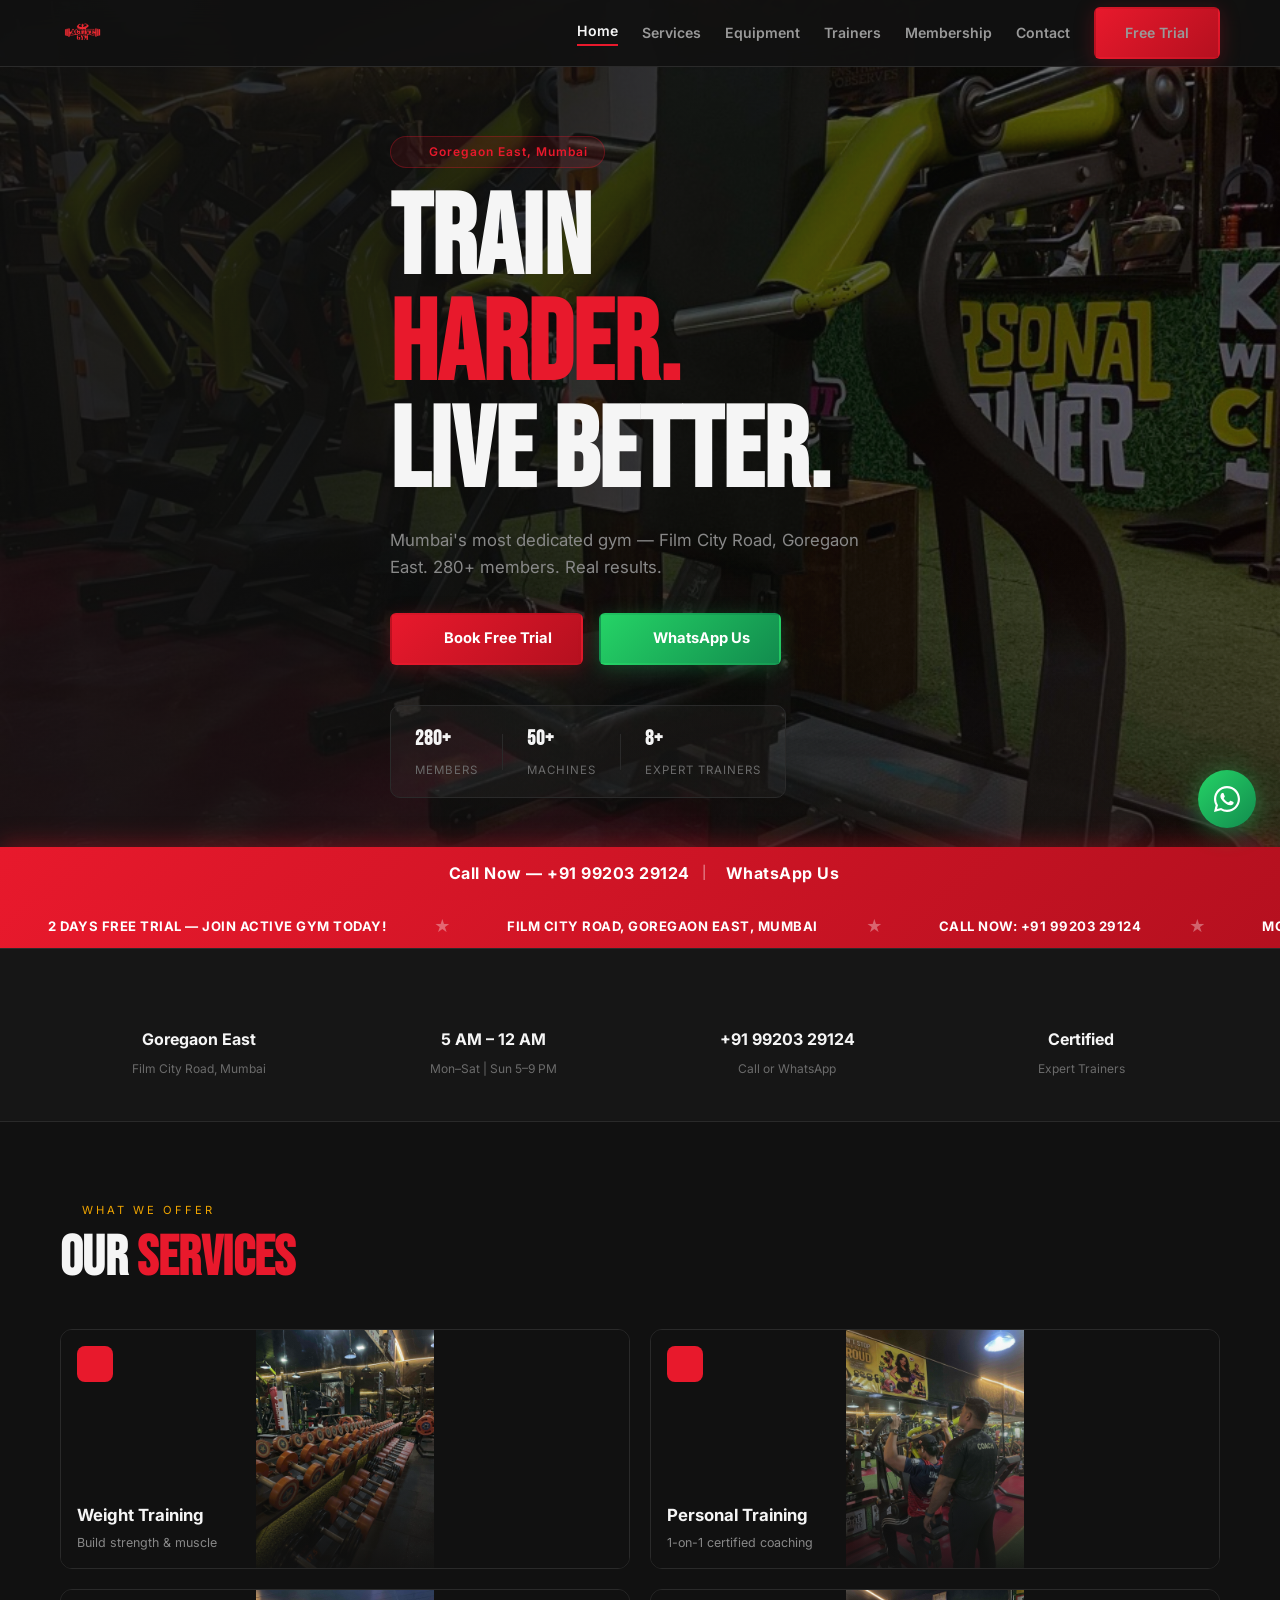
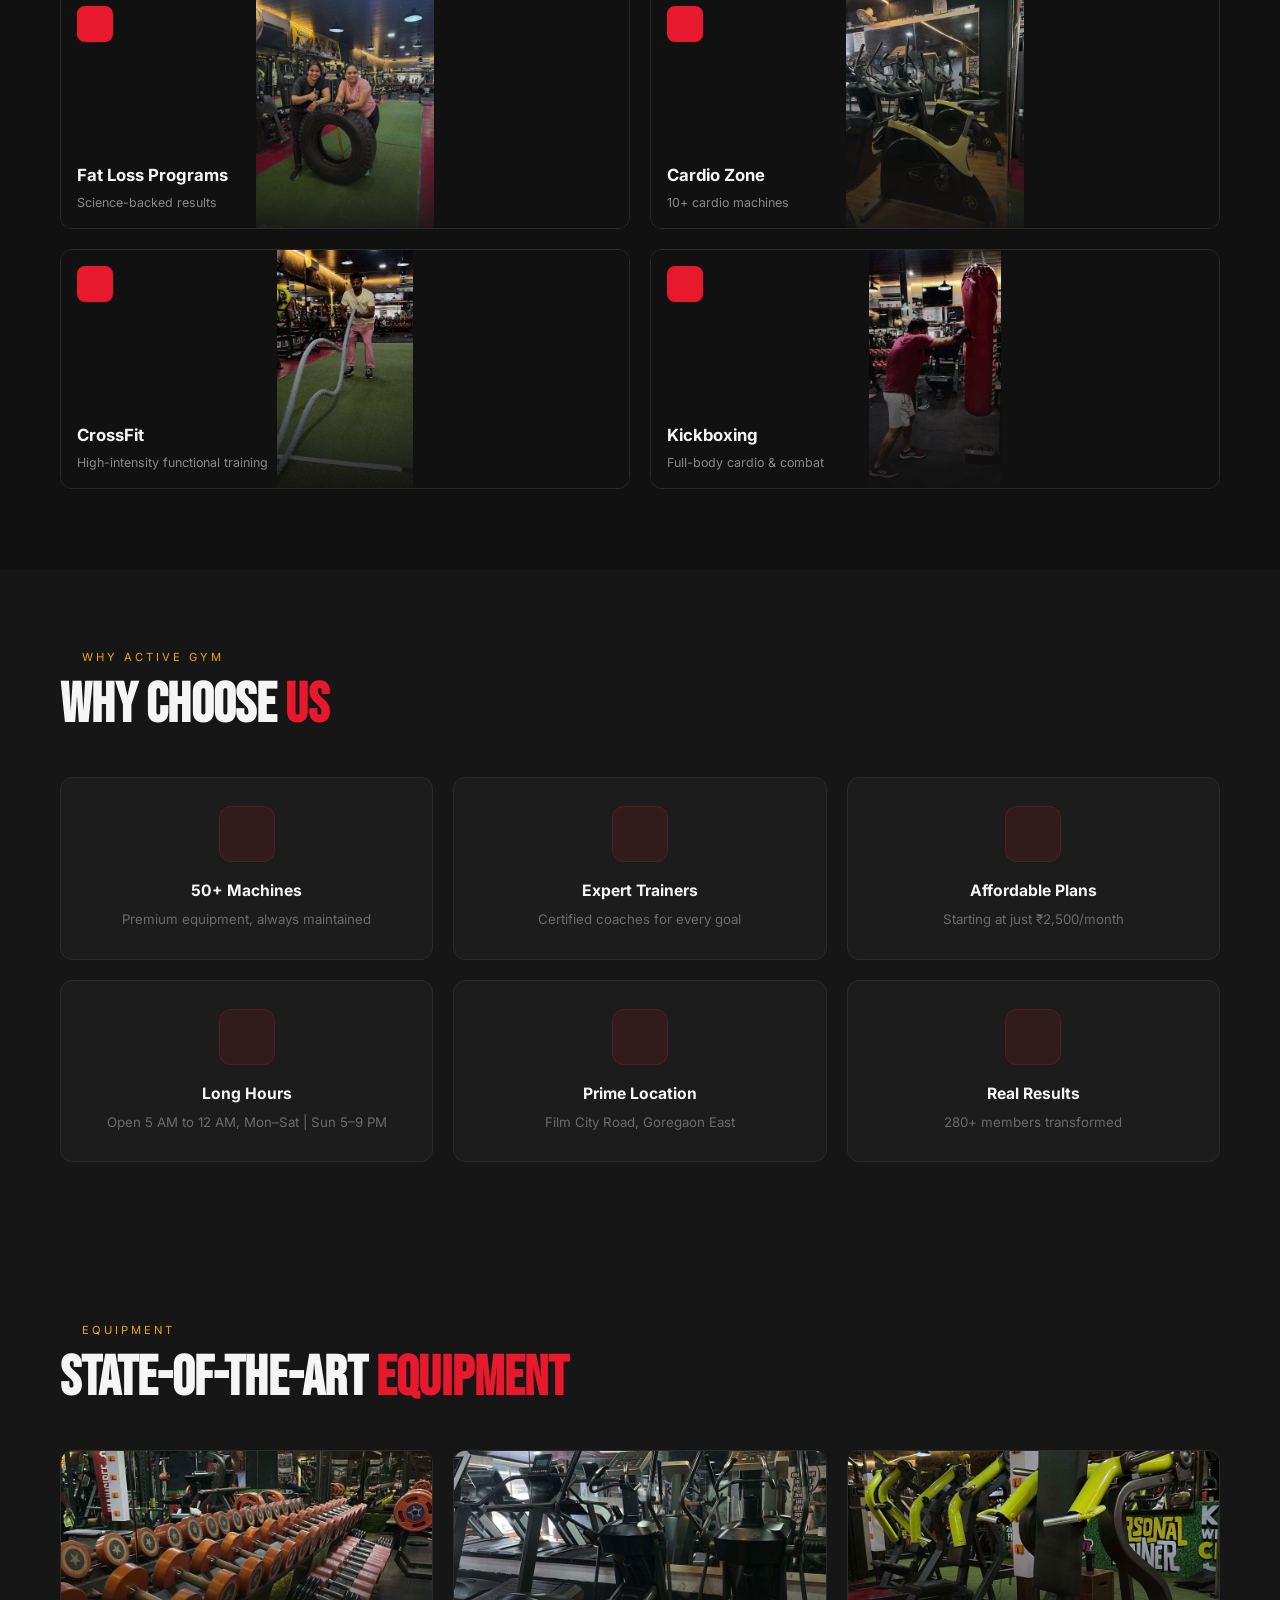
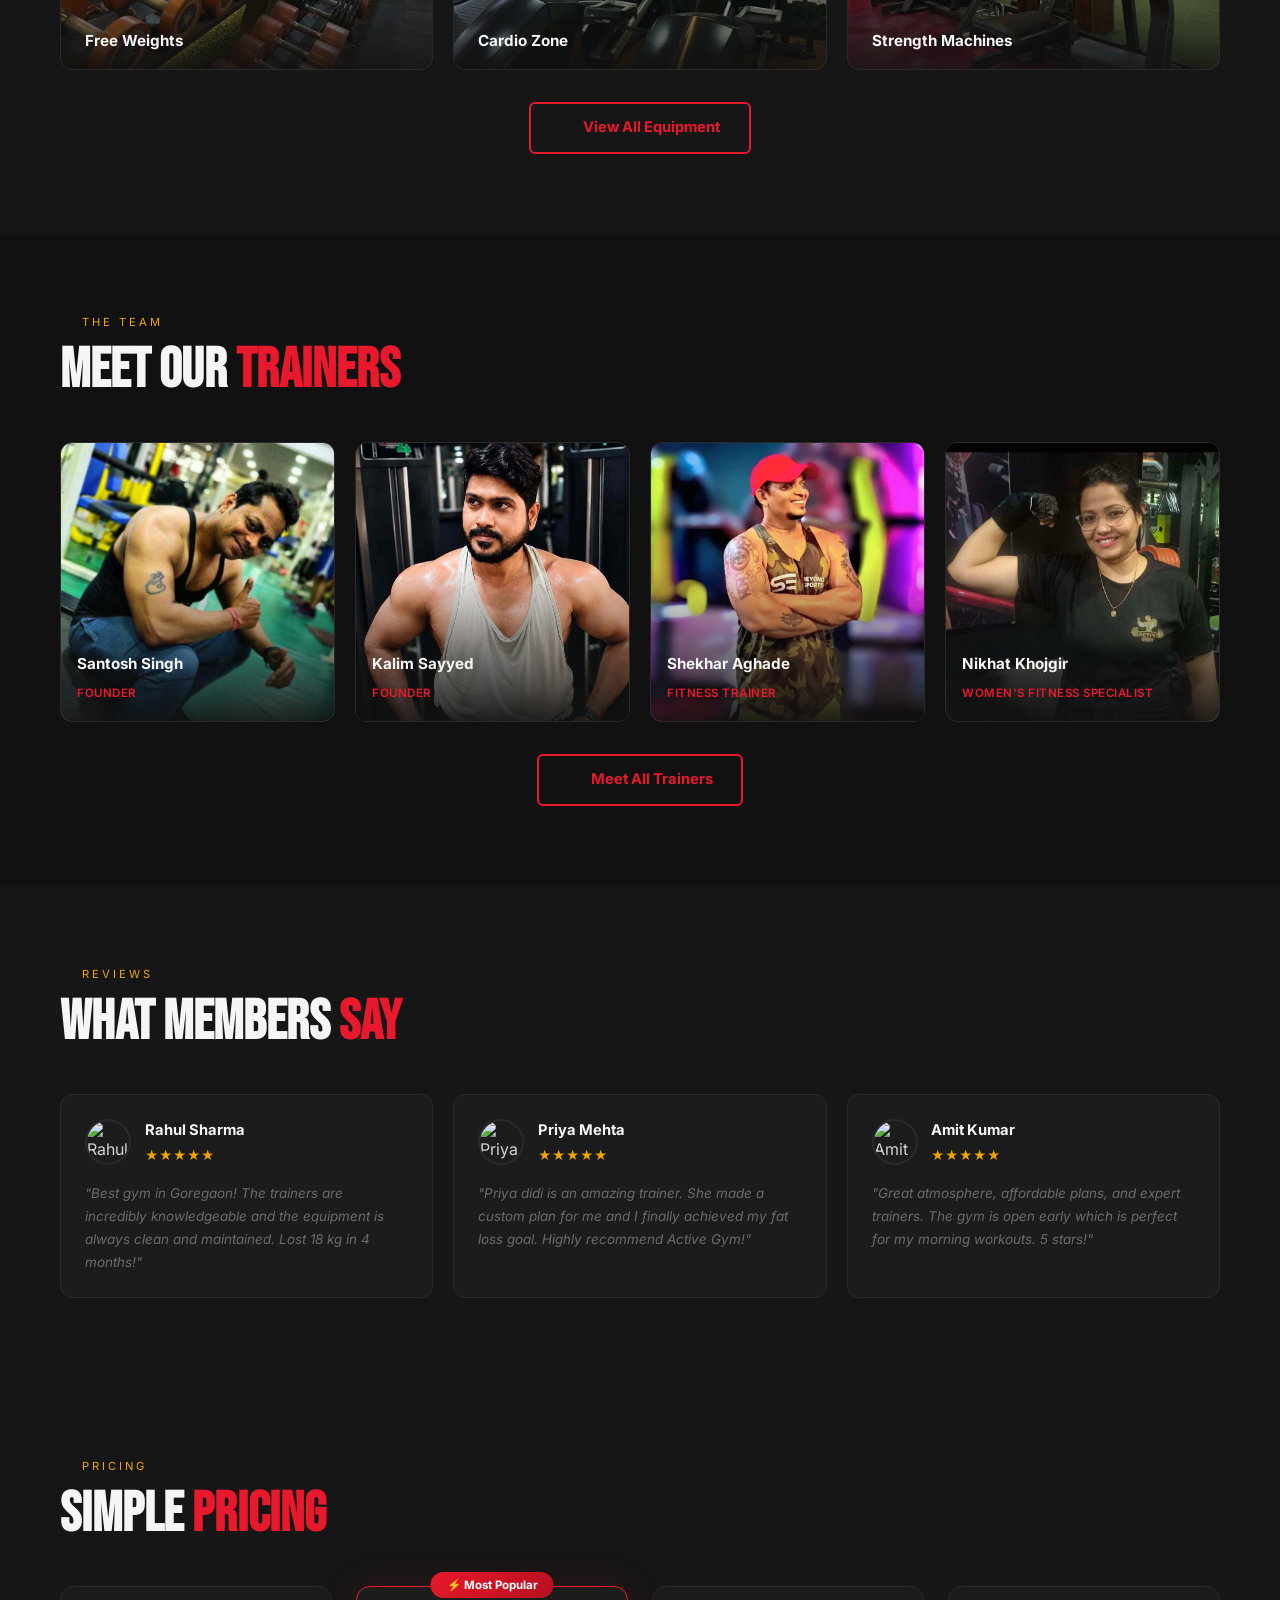
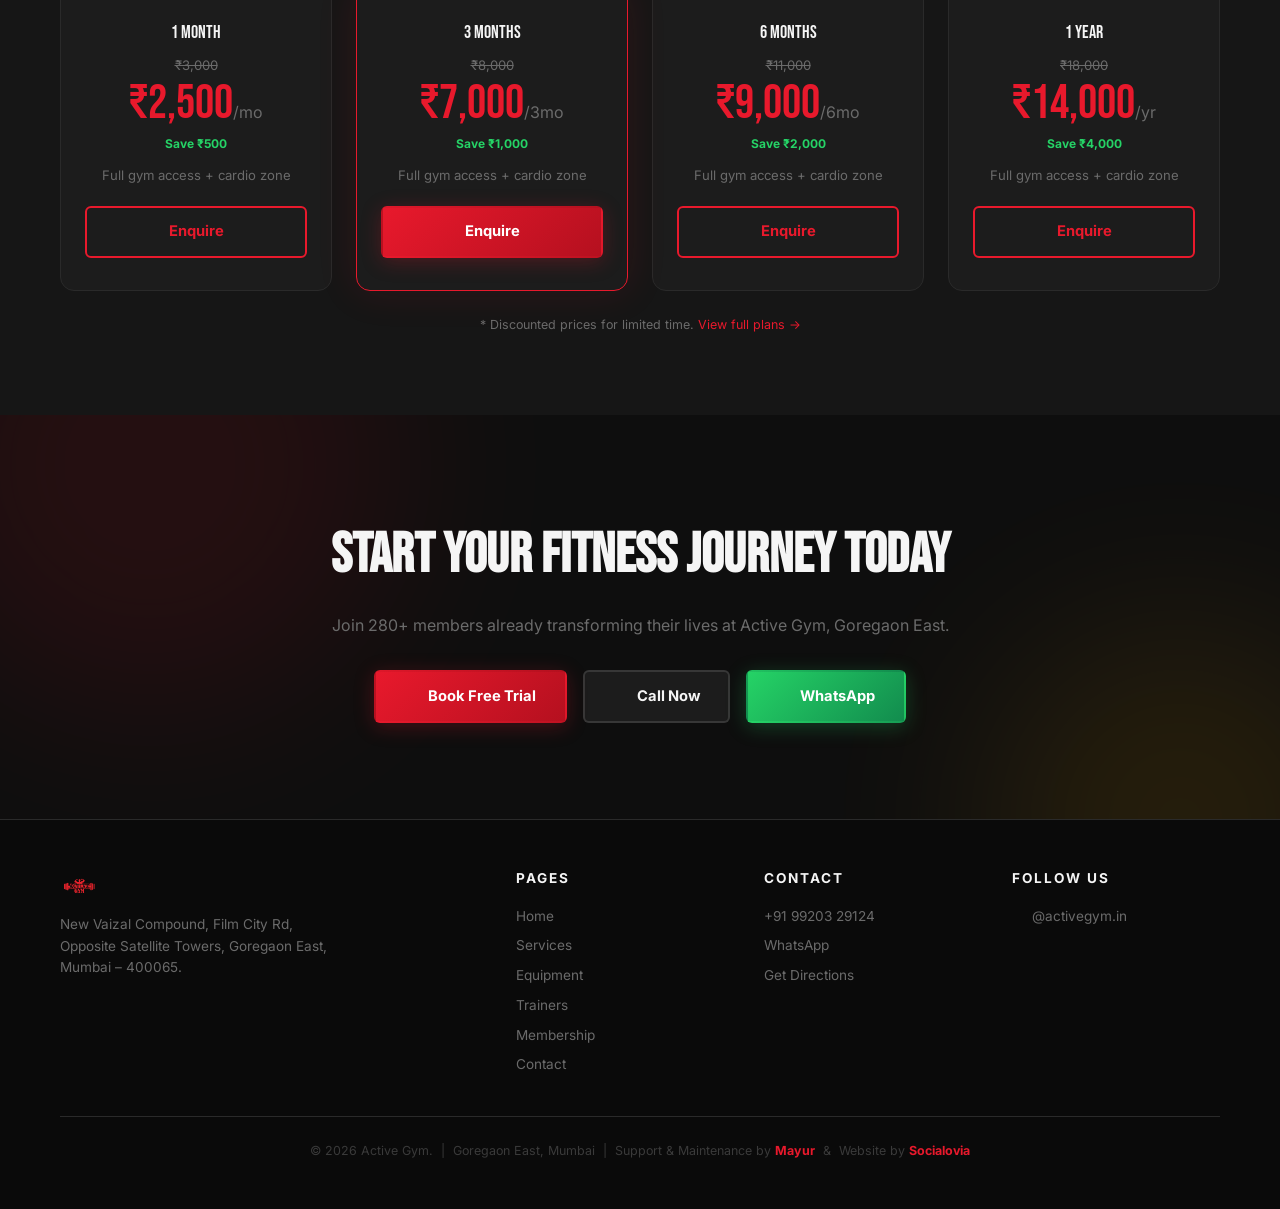
==== commit 1039d59b: "adding website version 2.0" ====
--- a/index.html
+++ b/index.html
@@ -1,634 +1,559 @@
 <!DOCTYPE html>
 <html lang="en">
 <head>
-  <meta charset="UTF-8" />
-  <meta name="viewport" content="width=device-width, initial-scale=1.0" />
-  <title>Active Gym  | Best Gym in Goregaon East, Mumbai</title>
-  <meta name="description" content="Active Gym, Goregaon East Mumbai. Premium gym with personal training, crossfit, strength & conditioning. Free 2 day trial. Join now!" />
-  <script type="ap
-  plication/ld+json">
-{
-  "@context": "https://schema.org",
-  "@type": "Gym",
-  "name": "Active Gym",
-  "url": "https://activegym.in",
-  "image": "https://activegym.in/images/hero.png",
-  "telephone": "+91-9769055740",
-  "address": {
-    "@type": "PostalAddress",
-    "streetAddress": "Shop No 3, Opposite Satellite Tower Nearby Vaizal Compound, Film City Road, Goregaon East",
-    "addressLocality": "Mumbai",
-    "addressRegion": "Maharashtra",
-    "postalCode": "400065",
-    "addressCountry": "IN"
-  },
-  "sameAs": [
-    "https://www.instagram.com/activegym.in/"
-  ]
-}
-</script>
-
-      <!-- Open Graph -->
-    <meta property="og:title"
-          content="Active Gym | Best Gym in Goregaon East">
-
+    <meta charset="UTF-8"/>
+    <meta name="viewport" content="width=device-width, initial-scale=1.0"/>
+    <title>Best Gym in Goregaon | Active Gym – Goregaon East, Mumbai</title>
+    <meta name="description"
+          content="Active Gym – Best gym in Goregaon East, Mumbai. Top-rated gym on Film City Road with 50+ machines, certified trainers, affordable plans starting ₹2,500/month. Book your 2-day free trial today!"/>
+    <meta name="keywords"
+          content="best gym in goregaon, best gym in goregaon east, top gym goregaon, gym near me goregaon, active gym goregaon, gym film city road mumbai, best gym mumbai, affordable gym goregaon, certified trainers goregaon, personal training goregaon east, weight training goregaon, fitness center goregaon east, gym membership goregaon"/>
+    <meta name="robots" content="index, follow"/>
+    <meta name="author" content="Active Gym"/>
+    <link rel="canonical" href="https://www.activegym.in/"/>
+
+    <!-- Open Graph -->
+    <meta property="og:type" content="website"/>
+    <meta property="og:title" content="Best Gym in Goregaon | Active Gym – Goregaon East, Mumbai"/>
     <meta property="og:description"
-          content="Premium gym in Goregaon East Mumbai.">
-
-    <meta property="og:url"
-          content="https://activegym.in">
-
-    <meta property="og:type"
-          content="website">
-
-    <meta property="og:image"
-          content="https://activegym.in/images/hero.png">
-
-  <!-- Favicon & App Icons -->
-  <link rel="icon" type="image/png" sizes="32x32" href="images/favicon.png" />
-  <link rel="icon" type="image/png" sizes="16x16" href="images/favicon.png" />
-  <link rel="apple-touch-icon" sizes="180x180" href="images/icon-512.png" />
-  <meta name="theme-color" content="#ff4500" />
-
-  <link rel="stylesheet" href="styles.css" />
-  <!-- Google Fonts: Bebas Neue (display) + DM Sans (body) -->
-  <link rel="preconnect" href="https://fonts.googleapis.com" />
-  <link rel="preconnect" href="https://fonts.gstatic.com" crossorigin />
-  <link href="https://fonts.googleapis.com/css2?family=Bebas+Neue&family=DM+Sans:wght@300;400;500;600;700&family=Oswald:wght@400;600;700&display=swap" rel="stylesheet" />
+          content="Best gym in Goregaon East, Mumbai. 50+ machines, certified trainers, affordable plans. Film City Road. Book your 2-day free trial!"/>
+    <meta property="og:url" content="https://www.activegym.in/"/>
+    <meta property="og:image" content="https://www.activegym.in/images/active gym logo.png"/>
+    <meta property="og:locale" content="en_IN"/>
+
+    <!-- Schema: Local Business -->
+    <script type="application/ld+json">
+        {
+            "@context": "https://schema.org",
+            "@type": "HealthClub",
+            "name": "Active Gym",
+            "description": "Best gym in Goregaon East, Mumbai. Top-rated fitness center on Film City Road with 50+ machines, certified personal trainers, CrossFit, Kickboxing and affordable membership plans.",
+            "url": "https://www.activegym.in",
+            "telephone": "+919920329124",
+            "priceRange": "₹₹",
+            "image": "https://www.activegym.in/images/active gym logo.png",
+            "address": {
+                "@type": "PostalAddress",
+                "streetAddress": "New Vaizal Compound, Film City Road, Opposite Satellite Towers",
+                "addressLocality": "Goregaon East",
+                "addressRegion": "Maharashtra",
+                "postalCode": "400065",
+                "addressCountry": "IN"
+            },
+            "geo": {
+                "@type": "GeoCoordinates",
+                "latitude": "19.1663",
+                "longitude": "72.8526"
+            },
+            "openingHoursSpecification": [
+                {
+                    "@type": "OpeningHoursSpecification",
+                    "dayOfWeek": [
+                        "Monday",
+                        "Tuesday",
+                        "Wednesday",
+                        "Thursday",
+                        "Friday",
+                        "Saturday"
+                    ],
+                    "opens": "05:00",
+                    "closes": "00:00"
+                },
+                {
+                    "@type": "OpeningHoursSpecification",
+                    "dayOfWeek": "Sunday",
+                    "opens": "17:00",
+                    "closes": "21:00"
+                }
+            ],
+            "sameAs": [
+                "https://www.instagram.com/activegym.in/"
+            ]
+        }
+    </script>
+    <link rel="icon" type="image/png" href="images/active gym logo.png"/>
+    <link rel="preconnect" href="https://fonts.googleapis.com"/>
+    <link rel="preconnect" href="https://fonts.gstatic.com" crossorigin/>
+    <link href="https://fonts.googleapis.com/css2?family=Bebas+Neue&family=Inter:wght@400;600;700&display=swap"
+          rel="stylesheet"/>
+    <script src="https://unpkg.com/lucide@latest/dist/umd/lucide.min.js" defer></script>
+    <link rel="stylesheet" href="shared.css"/>
+    <link rel="stylesheet" href="home.css"/>
 </head>
 <body>
 
-  <!-- ========== STICKY NAVBAR ========== -->
-  <nav class="navbar" id="navbar">
-    <div class="nav-container">
-      <a href="#home" class="nav-logo">
-        <span class="logo-active">ACTIVE</span><span class="logo-gym">GYM</span>
-      </a>
-      <button class="nav-toggle" id="navToggle" aria-label="Toggle menu">
-        <span></span><span></span><span></span>
-      </button>
-      <ul class="nav-links" id="navLinks">
-        <li><a href="#home">Home</a></li>
-        <li><a href="#services">Services</a></li>
-        <li><a href="#trainers">Trainers</a></li>
-        <li><a href="#membership">Membership</a></li>
-        <li><a href="#offers">Offers</a></li>
-        <li><a href="#instagram">Gallery</a></li>
-        <li><a href="#reviews">Reviews</a></li>
-        <li><a href="#location">Location</a></li>
-        <li><a href="#contact" class="nav-cta">Join Now</a></li>
-      </ul>
-    </div>
-  </nav>
-
-  <!-- ========== HERO SECTION ========== -->
-  <section class="hero" id="home">
+<!-- NAV -->
+<header class="nav" id="nav">
+    <div class="container nav-inner">
+        <a href="index.html" class="logo"><img loading="lazy" src="images/active gym logo.png" alt="Active Gym"
+                                               style="height:44px;width:auto;object-fit:contain;"/></a>
+        <nav class="nav-links">
+            <a href="index.html" class="active">Home</a>
+            <a href="services.html">Services</a>
+            <a href="equipment.html">Equipment</a>
+            <a href="trainers.html">Trainers</a>
+            <a href="membership.html">Membership</a>
+            <a href="contact.html">Contact</a>
+            <a href="membership.html" class="btn btn-primary">Free Trial</a>
+        </nav>
+        <button class="hamburger" id="hamburger" aria-label="Menu"><i data-lucide="menu"></i></button>
+    </div>
+    <div class="mobile-menu" id="mobileMenu">
+        <a href="index.html">Home</a><a href="services.html">Services</a>
+        <a href="equipment.html">Equipment</a><a href="trainers.html">Trainers</a>
+        <a href="membership.html">Membership</a><a href="contact.html">Contact</a>
+    </div>
+</header>
+
+<!-- HERO -->
+<section class="hero">
     <div class="hero-media">
-      <img src="images/hero.png" alt="Transform Your Body at Active Gym" class="hero-img" />
-      <div class="hero-overlay"></div>
-    </div>
-    <div class="hero-content fade-in">
-      <p class="hero-eyebrow">Goregaon East, Mumbai</p>
-      <h1 class="hero-title">
-        Transform<br /><span class="accent">Your Body</span>
-      </h1>
-      <p class="hero-sub">Try Our <strong>Free Trial Pass</strong> — No Commitment Needed</p>
-      <div class="hero-actions">
-        <a href="#membership" class="btn btn-primary">Join Now</a>
-        <a href="#contact" class="btn btn-outline">Free Trial</a>
-      </div>
-      <div class="hero-stats">
-        <div class="stat"><span class="stat-num">500+</span><span class="stat-label">Members</span></div>
-        <div class="stat-divider"></div>
-        <div class="stat"><span class="stat-num">5+</span><span class="stat-label">Services</span></div>
-        <div class="stat-divider"></div>
-        <div class="stat"><span class="stat-num">2</span><span class="stat-label">Free Trial Days</span></div>
-      </div>
-    </div>
-    <div class="hero-scroll-hint">
-      <span>Scroll</span>
-      <div class="scroll-line"></div>
-    </div>
-  </section>
-
-  <!-- ========== TICKER STRIP ========== -->
-  <div class="ticker-wrap">
-    <div class="ticker-track">
-      <span>Personal Training</span><span class="dot">●</span>
-      <span>Crossfit</span><span class="dot">●</span>
-      <span>Strength & Conditioning</span><span class="dot">●</span>
-      <span>Cardio</span><span class="dot">●</span>
-      <span>Kickboxing</span><span class="dot">●</span>
-      <span>Free 2 Days Trial</span><span class="dot">●</span>
-      <span>20% Off Yearly Plan</span><span class="dot">●</span>
-      <!-- duplicate for seamless loop -->
-      <span>Personal Training</span><span class="dot">●</span>
-      <span>Crossfit</span><span class="dot">●</span>
-      <span>Strength & Conditioning</span><span class="dot">●</span>
-      <span>Cardio</span><span class="dot">●</span>
-      <span>Kickboxing</span><span class="dot">●</span>
-      <span>Free 2 Days Trial</span><span class="dot">●</span>
-      <span>20% Off Yearly Plan</span><span class="dot">●</span>
-    </div>
-  </div>
-
-  <!-- ========== SERVICES SECTION ========== -->
-  <section class="services" id="services">
-    <div class="services-inner">
-      <!-- Left: Image -->
-      <div class="services-image fade-in-left">
-        <div class="services-img-wrap">
-          <img src="images/services.png" alt="Unleash Your Inner Power – Active Gym" />
-          <div class="services-img-badge">UNLEASH<br />YOUR POWER</div>
-        </div>
-      </div>
-      <!-- Right: Content -->
-      <div class="services-content fade-in-right">
-        <p class="section-eyebrow">What We Offer</p>
-        <h2 class="section-title">World-Class <span class="accent">Training</span><br />Programs</h2>
-        <p class="section-body">Our certified coaches design every program around your goal — whether you're chasing aesthetics, performance, or longevity.</p>
-        <ul class="services-list">
-          <li class="service-item">
-            <div class="si-icon">
-              <svg width="20" height="20" viewBox="0 0 24 24" fill="none" stroke="currentColor" stroke-width="2" stroke-linecap="round" stroke-linejoin="round"><path d="m6.5 6.5 11 11M21 21l-1.5-1.5M3 3l1.5 1.5M18.5 5.5A2.5 2.5 0 0 1 22 9l-3 3M5.5 18.5A2.5 2.5 0 0 1 2 15l3-3M10 14l4-4M3 9l6-6M15 21l6-6"/></svg>
-            </div>
-            <div>
-              <strong>Personal Training</strong>
-              <p>1-on-1 coaching tailored to your specific goals and fitness level.</p>
-            </div>
-          </li>
-          <li class="service-item">
-            <div class="si-icon">
-              <svg width="20" height="20" viewBox="0 0 24 24" fill="none" stroke="currentColor" stroke-width="2" stroke-linecap="round" stroke-linejoin="round"><path d="M8.5 14.5A2.5 2.5 0 0 0 11 12c0-1.38-.5-2-1-3-1.072-2.143-.224-4.054 2-6 .5 2.5 2 4.9 4 6.5 2 1.6 3 3.5 3 5.5a7 7 0 1 1-14 0c0-1.153.433-2.294 1-3a2.5 2.5 0 0 0 2.5 2.5z"/></svg>
-            </div>
-            <div>
-              <strong>Crossfit</strong>
-              <p>High-intensity functional movements for explosive results.</p>
-            </div>
-          </li>
-          <li class="service-item">
-            <div class="si-icon">
-              <svg width="20" height="20" viewBox="0 0 24 24" fill="none" stroke="currentColor" stroke-width="2" stroke-linecap="round" stroke-linejoin="round"><circle cx="12" cy="12" r="10"/><circle cx="12" cy="12" r="4"/><path d="M12 2v6M12 16v6M2 12h6M16 12h6"/></svg>
-            </div>
-            <div>
-              <strong>Strength & Conditioning</strong>
-              <p>Build raw power and endurance with progressive overload protocols.</p>
-            </div>
-          </li>
-          <li class="service-item">
-            <div class="si-icon">
-              <svg width="20" height="20" viewBox="0 0 24 24" fill="none" stroke="currentColor" stroke-width="2" stroke-linecap="round" stroke-linejoin="round"><path d="M22 12h-4l-3 9L9 3l-3 9H2"/></svg>
-            </div>
-            <div>
-              <strong>Cardio</strong>
-              <p>Burn fat and boost heart health with varied cardio programs.</p>
-            </div>
-          </li>
-          <li class="service-item">
-            <div class="si-icon">
-              <svg width="20" height="20" viewBox="0 0 24 24" fill="none" stroke="currentColor" stroke-width="2" stroke-linecap="round" stroke-linejoin="round"><path d="M8.489 17.727h9.867M8.489 17.727V21h9.867v-3.273M8.489 17.727C5.2 15.545 3.556 10.09 4.104 8.455c.438-1.309 2.375-.91 3.289-.546 0-3.818 1.644-4.909 6.03-4.909 4.385 0 6.577 1.09 6.577 6.545 0 4.364-1.096 7.273-1.644 8.182"/></svg>
-            </div>
-            <div>
-              <strong>Kickboxing</strong>
-              <p>Full-body combat training that shreds fat and builds confidence.</p>
-            </div>
-          </li>
-        </ul>
-        <a href="#contact" class="btn btn-primary">Start Free Trial</a>
-      </div>
-    </div>
-  </section>
-
-  <!-- ========== TRAINERS SECTION ========== -->
-  <section class="trainers-section" id="trainers">
-    <div class="container">
-      <div class="fade-in">
-        <p class="section-eyebrow">Professional Coaches</p>
-        <h2 class="section-title">Meet Our <span class="accent">Trainers</span></h2>
-      </div>
-
-      <div class="trainers-grid fade-in">
-        <!-- Trainer 1: Santosh Singh -->
-        <a href="trainer-details.html?trainer=santosh-singh" class="trainer-card-home">
-          <div class="trainer-img-wrap">
-            <img src="images/santosh singh.jpeg" alt="Santosh Singh" />
-            <div class="trainer-img-overlay"></div>
-          </div>
-          <div class="trainer-info-home">
-            <h3>Santosh Singh</h3>
-            <p>Founder</p>
-          </div>
-        </a>
-
-        <!-- Trainer 2: Kalim Sayyed -->
-        <a href="trainer-details.html?trainer=kalim-sayyed" class="trainer-card-home">
-          <div class="trainer-img-wrap">
-            <img src="images/Kalim sayyed.jpeg" alt="Kalim Sayyed" />
-            <div class="trainer-img-overlay"></div>
-          </div>
-          <div class="trainer-info-home">
-            <h3>Kalim Sayyed</h3>
-            <p>Founder</p>
-          </div>
-        </a>
-
-        <!-- Trainer 3: Nikhat Khojir -->
-        <a href="trainer-details.html?trainer=nikhat-khojir" class="trainer-card-home">
-          <div class="trainer-img-wrap">
-            <img src="images/Nikhat Khojgir.jpeg" alt="Nikhat Khojir" />
-            <div class="trainer-img-overlay"></div>
-          </div>
-          <div class="trainer-info-home">
-            <h3>Nikhat Khojir</h3>
-            <p>Women's Fitness Specialist</p>
-          </div>
-        </a>
-
-        <!-- Trainer 4: Shekhar Aghade -->
-        <a href="trainer-details.html?trainer=shekhar-aghade" class="trainer-card-home">
-          <div class="trainer-img-wrap">
-            <img src="images/Shekhar Aghade trainer.jpeg" alt="Shekhar Aghade" />
-            <div class="trainer-img-overlay"></div>
-          </div>
-          <div class="trainer-info-home">
-            <h3>Shekhar Aghade</h3>
-            <p>Fitness Trainer</p>
-          </div>
-        </a>
-      </div>
-
-      <div class="trainers-btn-wrap fade-in">
-        <a href="trainer-details.html" class="btn btn-primary">Meet All Trainers</a>
-      </div>
-    </div>
-  </section>
-
-  <!-- ========== CTA SECTION ========== -->
-  <section class="cta-section" id="cta">
-    <div class="cta-bg">
-      <img src="images/cta.png" alt="Start Training Today" />
-      <div class="cta-overlay"></div>
-    </div>
-    <div class="cta-content fade-in">
-      <p class="cta-eyebrow">The Time Is Now</p>
-      <h2 class="cta-title">Start Training<br /><span class="accent">Today</span></h2>
-      <p class="cta-sub">No More Excuses — Your Best Self Is One Step Away</p>
-      <a href="#contact" class="btn btn-primary btn-lg">Join Today</a>
-    </div>
-  </section>
-
-  <!-- ========== MEMBERSHIP SECTION ========== -->
-  <section class="membership" id="membership">
-    <div class="container">
-      <div class="membership-header fade-in">
-        <p class="section-eyebrow">Flexible Plans</p>
-        <h2 class="section-title">Gym Membership <span class="accent">Offers</span></h2>
-        <p class="section-body">Commit at your own pace. All plans include access to all equipment and group sessions.</p>
-      </div>
-
-      <!-- Membership image banner -->
-      <div class="membership-banner fade-in">
-        <img src="images/membership.png" alt="Active Gym Membership Offers" />
-      </div>
-
-      <div class="plans-grid fade-in">
-        <div class="plan-card">
-          <div class="plan-label">Starter</div>
-          <div class="plan-duration">1 Month</div>
-          <div class="plan-price">₹3,000</div>
-          <ul class="plan-features">
-            <li>Full Equipment Access</li>
-            <li>Group Classes</li>
-            <li>Locker Room</li>
-          </ul>
-          <a href="#contact" class="btn btn-outline btn-sm">Get Started</a>
-        </div>
-        <div class="plan-card">
-          <div class="plan-label">Popular</div>
-          <div class="plan-duration">3 Months</div>
-          <div class="plan-price">₹8,000</div>
-          <ul class="plan-features">
-            <li>Full Equipment Access</li>
-            <li>Group Classes</li>
-            <li>1 Personal Training Session</li>
-            <li>Locker Room</li>
-          </ul>
-          <a href="#contact" class="btn btn-outline btn-sm">Get Started</a>
-        </div>
-        <div class="plan-card plan-featured">
-          <div class="plan-badge">Best Value</div>
-          <div class="plan-label">Committed</div>
-          <div class="plan-duration">6 Months</div>
-          <div class="plan-price">₹11,000</div>
-          <ul class="plan-features">
-            <li>Full Equipment Access</li>
-            <li>Group Classes</li>
-            <li>3 Personal Training Sessions</li>
-            <li>Diet Consultation</li>
-            <li>Locker Room</li>
-          </ul>
-          <a href="#contact" class="btn btn-primary btn-sm">Get Started</a>
-        </div>
-        <div class="plan-card">
-          <div class="plan-badge plan-badge-gold">20% OFF</div>
-          <div class="plan-label">Champion</div>
-          <div class="plan-duration">12 Months</div>
-          <div class="plan-price">₹18,000</div>
-          <div class="plan-orig">Save ₹4,500</div>
-          <ul class="plan-features">
-            <li>Full Equipment Access</li>
-            <li>Unlimited Group Classes</li>
-            <li>6 Personal Training Sessions</li>
-            <li>Diet Consultation</li>
-            <li>Locker Room</li>
-            <li>Priority Booking</li>
-          </ul>
-          <a href="#contact" class="btn btn-outline btn-sm">Get Started</a>
-        </div>
-      </div>
-
-      <!-- Free trial badge -->
-      <div class="trial-banner fade-in">
-        <div class="trial-icon">
-          <svg width="28" height="28" viewBox="0 0 24 24" fill="none" stroke="currentColor" stroke-width="2" stroke-linecap="round" stroke-linejoin="round"><rect x="3" y="8" width="18" height="4" rx="1"/><path d="M12 8v14M19 12v7a2 2 0 0 1-2 2H7a2 2 0 0 1-2-2v-7M7.5 8a2.5 2.5 0 0 1 0-5A4.8 4.8 0 0 1 12 8a4.8 4.8 0 0 1 4.5-5 2.5 2.5 0 0 1 0 5"/></svg>
-        </div>
-        <div>
-          <strong>FREE 2 DAYS TRIAL</strong>
-          <p>Experience the gym before you commit. No credit card required.</p>
-        </div>
-        <a href="#contact" class="btn btn-primary">Claim Free Trial</a>
-      </div>
-    </div>
-  </section>
-
-  <!-- ========== OFFER SECTION ========== -->
-  <section class="offer-section" id="offers">
-    <div class="offer-inner">
-      <div class="offer-img-wrap fade-in-left">
-        <img src="images/getfit.png" alt="Get Fit Be Strong – 20% Off" />
-      </div>
-      <div class="offer-content fade-in-right">
-        <p class="section-eyebrow">Limited Time Offer</p>
-        <h2 class="section-title">Get Fit.<br /><span class="accent">Be Strong.</span></h2>
-        <p class="section-body">New members get an exclusive <strong>20% discount</strong> on their first membership. Walk in stronger, walk out transformed.</p>
-        <div class="offer-highlight">
-          <span class="offer-pct">20%</span>
-          <span class="offer-off">OFF<br /><small>For New Members</small></span>
-        </div>
-        <a href="#contact" class="btn btn-primary btn-lg">Join Today</a>
-      </div>
-    </div>
-  </section>
-
-  <!-- ========== INSTAGRAM / VIDEO SECTION ========== -->
-  <section class="instagram-section" id="instagram">
-    <div class="container">
-      <div class="fade-in">
-        <p class="section-eyebrow">Follow the Journey</p>
-        <h2 class="section-title">Active Gym <span class="accent">In Action</span></h2>
-      </div>
-      <div class="instagram-grid fade-in">
-        <!-- Video preview -->
-        <div class="ig-video-wrap">
-          <video src="images/reel.mp4" muted loop playsinline class="ig-video" id="gymReel"></video>
-          <div class="ig-video-overlay" id="igVideoOverlay">
-            <button class="ig-play-btn" id="igPlayBtn" aria-label="Play video">▶</button>
-            <p>Active Gym Reel</p>
-          </div>
-        </div>
-        <!-- Instagram CTA -->
-        <div class="ig-cta-wrap">
-          <div class="ig-logo">
-            <svg width="36" height="36" viewBox="0 0 24 24" fill="none" stroke="currentColor" stroke-width="2" stroke-linecap="round" stroke-linejoin="round"><rect x="2" y="2" width="20" height="20" rx="5" ry="5"/><path d="M16 11.37A4 4 0 1 1 12.63 8 4 4 0 0 1 16 11.37zM17.5 6.5h.01"/></svg>
-          </div>
-          <h3>Follow Us<br />@activegym.in</h3>
-          <p>See daily workouts, transformations, and member stories on Instagram.</p>
-          <a href="https://www.instagram.com/activegym.in/" target="_blank" rel="noopener" class="btn btn-primary">Watch on Instagram</a>
-        </div>
-      </div>
-    </div>
-  </section>
-
-  <!-- ========== REVIEWS SECTION ========== -->
-  <section class="reviews" id="reviews">
-    <div class="container">
-      <div class="fade-in">
-        <p class="section-eyebrow">Member Love</p>
-        <h2 class="section-title">See What Our <span class="accent">Members Say</span></h2>
-      </div>
-      <div class="reviews-grid fade-in">
-        <div class="review-card">
-          <div class="review-stars">★★★★★</div>
-          <p class="review-text">"Best gym in Goregaon East! The trainers are super professional and the equipment is top-notch. Lost 12 kg in 4 months!"</p>
-          <div class="review-author">
-            <div class="review-avatar">R</div>
-            <div><strong>Rahul M.</strong><span>Member since 2023</span></div>
-          </div>
-        </div>
-        <div class="review-card">
-          <div class="review-stars">★★★★★</div>
-          <p class="review-text">"Active Gym changed my life. The kickboxing classes are incredible and the atmosphere is so motivating. Highly recommend!"</p>
-          <div class="review-author">
-            <div class="review-avatar">P</div>
-            <div><strong>Priya S.</strong><span>Member since 2022</span></div>
-          </div>
-        </div>
-        <div class="review-card">
-          <div class="review-stars">★★★★★</div>
-          <p class="review-text">"The free 2-day trial convinced me instantly. Joined the 12-month plan and it's been the best investment in myself."</p>
-          <div class="review-author">
-            <div class="review-avatar">A</div>
-            <div><strong>Amit K.</strong><span>Member since 2024</span></div>
-          </div>
-        </div>
-      </div>
-      <div class="reviews-jd fade-in">
-        <p>Read more reviews from our members on JustDial</p>
-        <a href="https://www.justdial.com/Mumbai/Active-Gym-Opposite-Satellite-Tower-Nearby-Vaizal-Compound-Goregaon-East/022PXX22-XX22-121221103245-M7Y5_BZDET" target="_blank" rel="noopener" class="btn btn-outline jd-btn">
-          <span>View on JustDial</span>
-          <svg class="jd-star" width="16" height="16" viewBox="0 0 24 24" fill="currentColor" stroke="none"><polygon points="12 2 15.09 8.26 22 9.27 17 14.14 18.18 21.02 12 17.77 5.82 21.02 7 14.14 2 9.27 8.91 8.26 12 2"/></svg>
-        </a>
-      </div>
-    </div>
-  </section>
-
-  <!-- ========== LOCATION SECTION ========== -->
-  <section class="location" id="location">
-    <div class="container">
-      <div class="fade-in">
-        <p class="section-eyebrow">Find Us</p>
-        <h2 class="section-title">We're in <span class="accent">Goregaon East</span></h2>
-      </div>
-      <div class="location-inner fade-in">
-        <div class="location-info">
-          <div class="loc-item">
-            <span class="loc-icon">
-              <svg width="20" height="20" viewBox="0 0 24 24" fill="none" stroke="currentColor" stroke-width="2" stroke-linecap="round" stroke-linejoin="round"><path d="M21 10c0 7-9 13-9 13s-9-6-9-13a9 9 0 0 1 18 0z"/><circle cx="12" cy="10" r="3"/></svg>
+        <video class="hero-video" autoplay loop muted playsinline webkit-playsinline preload="auto"
+               poster="images/chest machines.jpeg">
+            <source src="images/gymreel.mp4" type="video/mp4"/>
+        </video>
+    </div>
+    <div class="hero-overlay"></div>
+    <div class="container">
+        <div class="hero-content">
+            <div class="hero-tag"><i data-lucide="map-pin" class="icon-sm"></i> Goregaon East, Mumbai</div>
+            <h1 class="fade-in-up">TRAIN<br/><span class="accent">HARDER.</span><br/>LIVE BETTER.</h1>
+            <p class="hero-sub fade-in-up delay-1">Mumbai's most dedicated gym — Film City Road, Goregaon East. 280+
+                members. Real results.</p>
+            <div class="hero-btns fade-in-up delay-2">
+                <a href="membership.html" class="btn btn-primary"><i data-lucide="calendar-check" class="icon-sm"></i>
+                    Book Free Trial</a>
+                <a href="https://wa.me/919920329124" class="btn btn-whatsapp" target="_blank"><i
+                        data-lucide="message-circle" class="icon-sm"></i> WhatsApp Us</a>
+            </div>
+            <div class="hero-stats fade-in-up delay-3">
+                <div class="hstat"><strong>280+</strong><span>Members</span></div>
+                <div class="hstat-div"></div>
+                <div class="hstat"><strong>50+</strong><span>Machines</span></div>
+                <div class="hstat-div"></div>
+                <div class="hstat"><strong>8+</strong><span>Expert Trainers</span></div>
+            </div>
+        </div>
+    </div>
+    <div class="hero-scroll bounce"><i data-lucide="chevrons-down"></i></div>
+</section>
+
+<!-- MARQUEE -->
+<div class="marquee-bar">
+    <div class="marquee-track">
+        <span class="marquee-item"><i data-lucide="gift"></i> 2 Days FREE Trial — Join Active Gym Today!</span>
+        <span class="marquee-sep">★</span>
+        <span class="marquee-item"><i data-lucide="map-pin"></i> Film City Road, Goregaon East, Mumbai</span>
+        <span class="marquee-sep">★</span>
+        <span class="marquee-item"><i data-lucide="phone-call"></i> Call Now: +91 99203 29124</span>
+        <span class="marquee-sep">★</span>
+        <span class="marquee-item"><i data-lucide="clock"></i> Mon–Sat: 5 AM – 12 AM | Sun: 5 PM – 9 PM</span>
+        <span class="marquee-sep">★</span>
+        <span class="marquee-item"><i data-lucide="gift"></i> 2 Days FREE Trial — Join Active Gym Today!</span>
+        <span class="marquee-sep">★</span>
+        <span class="marquee-item"><i data-lucide="map-pin"></i> Film City Road, Goregaon East, Mumbai</span>
+        <span class="marquee-sep">★</span>
+        <span class="marquee-item"><i data-lucide="phone-call"></i> Call Now: +91 99203 29124</span>
+        <span class="marquee-sep">★</span>
+        <span class="marquee-item"><i data-lucide="clock"></i> Mon–Sat: 5 AM – 12 AM | Sun: 5 PM – 9 PM</span>
+        <span class="marquee-sep">★</span>
+    </div>
+</div>
+
+<!-- TRUST BAR -->
+<section class="trust-bar">
+    <div class="container">
+        <div class="trust-grid">
+            <div class="trust-item">
+                <i data-lucide="map-pin" class="ti red"></i>
+                <strong>Goregaon East</strong>
+                <span>Film City Road, Mumbai</span>
+            </div>
+            <div class="trust-item">
+                <i data-lucide="clock" class="ti gold"></i>
+                <strong>5 AM – 12 AM</strong>
+                <span>Mon–Sat | Sun 5–9 PM</span>
+            </div>
+            <div class="trust-item">
+                <i data-lucide="phone" class="ti red"></i>
+                <strong>+91 99203 29124</strong>
+                <span>Call or WhatsApp</span>
+            </div>
+            <div class="trust-item">
+                <i data-lucide="shield-check" class="ti gold"></i>
+                <strong>Certified</strong>
+                <span>Expert Trainers</span>
+            </div>
+        </div>
+    </div>
+</section>
+
+<!-- SERVICES -->
+<section class="section">
+    <div class="container">
+        <p class="section-tag animate-up"><i data-lucide="layers" class="icon-sm"></i> What We Offer</p>
+        <h2 class="section-title animate-up">Our <span class="accent">Services</span></h2>
+        <div class="services-grid">
+            <a href="services.html" class="svc-card animate-up">
+                <img loading="lazy" src="images/Dumbells.jpeg" alt="Weight Training"/>
+                <div class="svc-overlay"></div>
+                <div class="svc-badge"><i data-lucide="dumbbell"></i></div>
+                <div class="svc-info"><h3>Weight Training</h3>
+                    <p>Build strength &amp; muscle</p></div>
+            </a>
+            <a href="services.html" class="svc-card animate-up">
+                <img loading="lazy" src="images/Personal training.jpeg" alt="Personal Training"/>
+                <div class="svc-overlay"></div>
+                <div class="svc-badge"><i data-lucide="target"></i></div>
+                <div class="svc-info"><h3>Personal Training</h3>
+                    <p>1-on-1 certified coaching</p></div>
+            </a>
+            <a href="services.html" class="svc-card animate-up">
+                <img loading="lazy" src="images/fat loss program.JPG.jpeg" alt="Fat Loss Programs"
+                     style="object-fit: contain; object-position: center; background:#111;"/>
+                <div class="svc-overlay"></div>
+                <div class="svc-badge"><i data-lucide="flame"></i></div>
+                <div class="svc-info"><h3>Fat Loss Programs</h3>
+                    <p>Science-backed results</p></div>
+            </a>
+            <a href="services.html" class="svc-card animate-up">
+                <img loading="lazy" src="images/stationery cycles.jpeg" alt="Cardio Zone"/>
+                <div class="svc-overlay"></div>
+                <div class="svc-badge"><i data-lucide="activity"></i></div>
+                <div class="svc-info"><h3>Cardio Zone</h3>
+                    <p>10+ cardio machines</p></div>
+            </a>
+            <a href="services.html#crossfit" class="svc-card animate-up">
+                <img loading="lazy" src="images/crossfit.jpeg" alt="CrossFit"
+                     style="object-fit: contain; object-position: center; background:#111;"/>
+                <div class="svc-overlay"></div>
+                <div class="svc-badge"><i data-lucide="zap"></i></div>
+                <div class="svc-info"><h3>CrossFit</h3>
+                    <p>High-intensity functional training</p></div>
+            </a>
+            <a href="services.html#kickboxing" class="svc-card animate-up">
+                <img loading="lazy" src="images/kickboxing.jpeg" alt="Kickboxing" style="object-position: center 30%;"/>
+                <div class="svc-overlay"></div>
+                <div class="svc-badge"><i data-lucide="shield"></i></div>
+                <div class="svc-info"><h3>Kickboxing</h3>
+                    <p>Full-body cardio & combat</p></div>
+            </a>
+        </div>
+    </div>
+</section>
+
+<!-- WHY CHOOSE US -->
+<section class="section why-section">
+    <div class="container">
+        <p class="section-tag animate-up"><i data-lucide="star" class="icon-sm"></i> Why Active Gym</p>
+        <h2 class="section-title animate-up">Why Choose <span class="accent">Us</span></h2>
+        <div class="why-grid">
+            <div class="why-card animate-up">
+                <div class="why-icon"><i data-lucide="dumbbell"></i></div>
+                <h3>50+ Machines</h3>
+                <p>Premium equipment, always maintained</p>
+            </div>
+            <div class="why-card animate-up">
+                <div class="why-icon"><i data-lucide="users"></i></div>
+                <h3>Expert Trainers</h3>
+                <p>Certified coaches for every goal</p>
+            </div>
+            <div class="why-card animate-up">
+                <div class="why-icon"><i data-lucide="indian-rupee"></i></div>
+                <h3>Affordable Plans</h3>
+                <p>Starting at just ₹2,500/month</p>
+            </div>
+            <div class="why-card animate-up">
+                <div class="why-icon"><i data-lucide="clock"></i></div>
+                <h3>Long Hours</h3>
+                <p>Open 5 AM to 12 AM, Mon–Sat | Sun 5–9 PM</p>
+            </div>
+            <div class="why-card animate-up">
+                <div class="why-icon"><i data-lucide="map-pin"></i></div>
+                <h3>Prime Location</h3>
+                <p>Film City Road, Goregaon East</p>
+            </div>
+            <div class="why-card animate-up">
+                <div class="why-icon"><i data-lucide="trophy"></i></div>
+                <h3>Real Results</h3>
+                <p>280+ members transformed</p>
+            </div>
+        </div>
+    </div>
+</section>
+
+<!-- EQUIPMENT TEASER -->
+<section class="section equip-teaser">
+    <div class="container">
+        <p class="section-tag animate-up"><i data-lucide="settings-2" class="icon-sm"></i> Equipment</p>
+        <h2 class="section-title animate-up">State-of-the-Art <span class="accent">Equipment</span></h2>
+        <div class="equip-teaser-grid">
+            <a href="equipment.html" class="equip-teaser-card animate-up">
+                <img loading="lazy" src="images/Dumbells.jpeg" alt="Free Weights"/>
+                <div class="equip-teaser-overlay"></div>
+                <div class="equip-teaser-info"><i data-lucide="dumbbell"></i> Free Weights</div>
+            </a>
+            <a href="equipment.html" class="equip-teaser-card animate-up">
+                <img loading="lazy" src="images/elliptical trainer.jpeg" alt="Cardio Zone"/>
+                <div class="equip-teaser-overlay"></div>
+                <div class="equip-teaser-info"><i data-lucide="activity"></i> Cardio Zone</div>
+            </a>
+            <a href="equipment.html" class="equip-teaser-card animate-up">
+                <img loading="lazy" src="images/chest machines.jpeg" alt="Strength Machines"/>
+                <div class="equip-teaser-overlay"></div>
+                <div class="equip-teaser-info"><i data-lucide="settings-2"></i> Strength Machines</div>
+            </a>
+        </div>
+        <div style="text-align:center;margin-top:2rem">
+            <a href="equipment.html" class="btn btn-outline"><i data-lucide="arrow-right" class="icon-sm"></i> View All
+                Equipment</a>
+        </div>
+    </div>
+</section>
+
+<!-- TRAINERS TEASER -->
+<section class="section trainers-teaser">
+    <div class="container">
+        <p class="section-tag animate-up"><i data-lucide="users" class="icon-sm"></i> The Team</p>
+        <h2 class="section-title animate-up">Meet Our <span class="accent">Trainers</span></h2>
+        <div class="trainer-teaser-grid">
+            <div class="trainer-teaser-card animate-up">
+                <img loading="lazy" src="images/santosh singh.jpeg"
+                     onerror="this.src='https://images.unsplash.com/photo-1567013127542-490d757e51fc?w=500&h=600&fit=crop&q=80'"
+                     alt="Santosh Singh"/>
+                <div class="trainer-teaser-overlay"></div>
+                <div class="trainer-teaser-info"><h3>Santosh Singh</h3><span>Founder</span></div>
+            </div>
+            <div class="trainer-teaser-card animate-up">
+                <img loading="lazy" src="images/Kalim sayyed.jpeg"
+                     onerror="this.src='https://images.unsplash.com/photo-1594381898411-846e7d193883?w=500&h=600&fit=crop&q=80'"
+                     alt="Kalim Sayyed"/>
+                <div class="trainer-teaser-overlay"></div>
+                <div class="trainer-teaser-info"><h3>Kalim Sayyed</h3><span>Founder</span></div>
+            </div>
+            <div class="trainer-teaser-card animate-up">
+                <img loading="lazy" src="images/Shekhar Aghade trainer.jpeg"
+                     onerror="this.src='https://images.unsplash.com/photo-1583454110551-21f2fa2afe61?w=500&h=600&fit=crop&q=80'"
+                     alt="Shekhar Aghade – Fitness Trainer"/>
+                <div class="trainer-teaser-overlay"></div>
+                <div class="trainer-teaser-info"><h3>Shekhar Aghade</h3><span>Fitness Trainer</span></div>
+            </div>
+            <div class="trainer-teaser-card animate-up">
+                <img loading="lazy" src="images/Nikhat Khojgir.jpeg"
+                     onerror="this.src='https://images.unsplash.com/photo-1571731956672-f2b94d7dd0cb?w=500&h=600&fit=crop&q=80'"
+                     alt="Nikhat Khojgir"/>
+                <div class="trainer-teaser-overlay"></div>
+                <div class="trainer-teaser-info"><h3>Nikhat Khojgir</h3><span>Women's Fitness Specialist</span></div>
+            </div>
+        </div>
+        <div style="text-align:center;margin-top:2rem">
+            <a href="trainers.html" class="btn btn-outline"><i data-lucide="users" class="icon-sm"></i> Meet All
+                Trainers</a>
+        </div>
+    </div>
+</section>
+
+<!-- REVIEWS -->
+<section class="section reviews-section">
+    <div class="container">
+        <p class="section-tag animate-up"><i data-lucide="star" class="icon-sm"></i> Reviews</p>
+        <h2 class="section-title animate-up">What Members <span class="accent">Say</span></h2>
+        <div class="reviews-grid">
+            <div class="review-card animate-up">
+                <div class="review-top">
+                    <img class="review-av" src="https://images.unsplash.com/photo-1567013127542-490d757e51fc?w=100&q=80"
+                         alt="Rahul Sharma"/>
+                    <div>
+                        <strong>Rahul Sharma</strong>
+                        <div class="stars"></div>
+                    </div>
+                    <i data-lucide="quote" class="qicon"></i>
+                </div>
+                <p>"Best gym in Goregaon! The trainers are incredibly knowledgeable and the equipment is always clean
+                    and maintained. Lost 18 kg in 4 months!"</p>
+            </div>
+            <div class="review-card animate-up">
+                <div class="review-top">
+                    <img class="review-av" src="https://images.unsplash.com/photo-1594381898411-846e7d193883?w=100&q=80"
+                         alt="Priya Mehta"/>
+                    <div>
+                        <strong>Priya Mehta</strong>
+                        <div class="stars"></div>
+                    </div>
+                    <i data-lucide="quote" class="qicon"></i>
+                </div>
+                <p>"Priya didi is an amazing trainer. She made a custom plan for me and I finally achieved my fat loss
+                    goal. Highly recommend Active Gym!"</p>
+            </div>
+            <div class="review-card animate-up">
+                <div class="review-top">
+                    <img class="review-av" src="https://images.unsplash.com/photo-1583454110551-21f2fa2afe61?w=100&q=80"
+                         alt="Amit Kumar"/>
+                    <div>
+                        <strong>Amit Kumar</strong>
+                        <div class="stars"></div>
+                    </div>
+                    <i data-lucide="quote" class="qicon"></i>
+                </div>
+                <p>"Great atmosphere, affordable plans, and expert trainers. The gym is open early which is perfect for
+                    my morning workouts. 5 stars!"</p>
+            </div>
+        </div>
+    </div>
+</section>
+
+<!-- MEMBERSHIP TEASER -->
+<section class="section" style="background:#161616">
+    <div class="container">
+        <p class="section-tag animate-up"><i data-lucide="tag" class="icon-sm"></i> Pricing</p>
+        <h2 class="section-title animate-up">Simple <span class="accent">Pricing</span></h2>
+        <div style="display:grid;grid-template-columns:repeat(auto-fit,minmax(200px,1fr));gap:1.5rem;align-items:center">
+
+            <!-- 1 Month -->
+            <div style="background:#1c1c1c;border:1px solid #2a2a2a;border-radius:14px;padding:2rem 1.5rem;text-align:center">
+                <div style="font-family:'Bebas Neue',sans-serif;font-size:1.1rem;color:#f5f5f5;margin-bottom:0.5rem">1
+                    Month
+                </div>
+                <div style="font-size:0.82rem;color:#6b6b6b;text-decoration:line-through;margin-bottom:0.25rem">₹3,000
+                </div>
+                <div style="font-family:'Bebas Neue',sans-serif;font-size:3rem;color:#e8192c;line-height:1">₹2,500<span
+                        style="font-size:1rem;color:#6b6b6b;font-family:Inter,sans-serif">/mo</span></div>
+                <div style="font-size:0.75rem;color:#25d366;font-weight:700;margin:0.35rem 0 0.75rem">Save ₹500</div>
+                <p style="font-size:0.82rem;color:#6b6b6b;margin:0 0 1.25rem">Full gym access + cardio zone</p>
+                <a href="membership.html" class="btn btn-outline" style="width:100%;justify-content:center">Enquire</a>
+            </div>
+
+            <!-- 3 Months (Most Popular) -->
+            <div style="position:relative">
+                <div style="position:absolute;top:-14px;left:50%;transform:translateX(-50%);background:linear-gradient(135deg,#e8192c,#b5101f);color:#fff;font-size:0.72rem;font-weight:700;padding:0.25rem 1rem;border-radius:20px;white-space:nowrap">
+                    ⚡ Most Popular
+                </div>
+                <div style="background:#1c1c1c;border:1px solid #e8192c;border-radius:14px;padding:2rem 1.5rem;text-align:center;box-shadow:0 0 40px rgba(232,25,44,0.12)">
+                    <div style="font-family:'Bebas Neue',sans-serif;font-size:1.1rem;color:#f5f5f5;margin-bottom:0.5rem">
+                        3 Months
+                    </div>
+                    <div style="font-size:0.82rem;color:#6b6b6b;text-decoration:line-through;margin-bottom:0.25rem">
+                        ₹8,000
+                    </div>
+                    <div style="font-family:'Bebas Neue',sans-serif;font-size:3rem;color:#e8192c;line-height:1">
+                        ₹7,000<span style="font-size:1rem;color:#6b6b6b;font-family:Inter,sans-serif">/3mo</span></div>
+                    <div style="font-size:0.75rem;color:#25d366;font-weight:700;margin:0.35rem 0 0.75rem">Save ₹1,000
+                    </div>
+                    <p style="font-size:0.82rem;color:#6b6b6b;margin:0 0 1.25rem">Full gym access + cardio zone</p>
+                    <a href="membership.html" class="btn btn-primary"
+                       style="width:100%;justify-content:center">Enquire</a>
+                </div>
+            </div>
+
+            <!-- 6 Months -->
+            <div style="background:#1c1c1c;border:1px solid #2a2a2a;border-radius:14px;padding:2rem 1.5rem;text-align:center">
+                <div style="font-family:'Bebas Neue',sans-serif;font-size:1.1rem;color:#f5f5f5;margin-bottom:0.5rem">6
+                    Months
+                </div>
+                <div style="font-size:0.82rem;color:#6b6b6b;text-decoration:line-through;margin-bottom:0.25rem">
+                    ₹11,000
+                </div>
+                <div style="font-family:'Bebas Neue',sans-serif;font-size:3rem;color:#e8192c;line-height:1">₹9,000<span
+                        style="font-size:1rem;color:#6b6b6b;font-family:Inter,sans-serif">/6mo</span></div>
+                <div style="font-size:0.75rem;color:#25d366;font-weight:700;margin:0.35rem 0 0.75rem">Save ₹2,000</div>
+                <p style="font-size:0.82rem;color:#6b6b6b;margin:0 0 1.25rem">Full gym access + cardio zone</p>
+                <a href="membership.html" class="btn btn-outline" style="width:100%;justify-content:center">Enquire</a>
+            </div>
+
+            <!-- 1 Year -->
+            <div style="background:#1c1c1c;border:1px solid #2a2a2a;border-radius:14px;padding:2rem 1.5rem;text-align:center">
+                <div style="font-family:'Bebas Neue',sans-serif;font-size:1.1rem;color:#f5f5f5;margin-bottom:0.5rem">1
+                    Year
+                </div>
+                <div style="font-size:0.82rem;color:#6b6b6b;text-decoration:line-through;margin-bottom:0.25rem">
+                    ₹18,000
+                </div>
+                <div style="font-family:'Bebas Neue',sans-serif;font-size:3rem;color:#e8192c;line-height:1">₹14,000<span
+                        style="font-size:1rem;color:#6b6b6b;font-family:Inter,sans-serif">/yr</span></div>
+                <div style="font-size:0.75rem;color:#25d366;font-weight:700;margin:0.35rem 0 0.75rem">Save ₹4,000</div>
+                <p style="font-size:0.82rem;color:#6b6b6b;margin:0 0 1.25rem">Full gym access + cardio zone</p>
+                <a href="membership.html" class="btn btn-outline" style="width:100%;justify-content:center">Enquire</a>
+            </div>
+
+        </div>
+        <p style="text-align:center;margin-top:1.5rem;font-size:0.78rem;color:#6b6b6b">* Discounted prices for limited
+            time. <a href="membership.html" style="color:#e8192c">View full plans →</a></p>
+    </div>
+</section>
+
+<!-- FINAL CTA -->
+<section class="final-cta">
+    <div class="cta-shapes">
+        <div class="cs1"></div>
+        <div class="cs2"></div>
+    </div>
+    <div class="container cta-inner animate-up">
+        <i data-lucide="trophy" class="cta-trophy float"></i>
+        <h2>Start Your Fitness Journey Today</h2>
+        <p>Join 280+ members already transforming their lives at Active Gym, Goregaon East.</p>
+        <div class="cta-btns">
+            <a href="membership.html" class="btn btn-primary"><i data-lucide="calendar-check" class="icon-sm"></i> Book
+                Free Trial</a>
+            <a href="tel:+919920329124" class="btn btn-ghost"><i data-lucide="phone-call" class="icon-sm"></i> Call Now</a>
+            <a href="https://wa.me/919920329124" class="btn btn-whatsapp" target="_blank"><i
+                    data-lucide="message-circle" class="icon-sm"></i> WhatsApp</a>
+        </div>
+    </div>
+</section>
+
+<!-- FOOTER -->
+<footer class="footer">
+    <div class="container">
+        <div class="footer-grid">
+            <div class="footer-brand"><a href="index.html" class="logo"><img loading="lazy"
+                                                                             src="images/active gym logo.png"
+                                                                             alt="Active Gym"
+                                                                             style="height:38px;width:auto;object-fit:contain;"/></a>
+                <p>New Vaizal Compound, Film City Rd, Opposite Satellite Towers, Goregaon East, Mumbai – 400065.</p>
+            </div>
+            <div class="footer-col"><h4>Pages</h4><a href="index.html">Home</a><a href="services.html">Services</a><a
+                    href="equipment.html">Equipment</a><a href="trainers.html">Trainers</a><a href="membership.html">Membership</a><a
+                    href="contact.html">Contact</a></div>
+            <div class="footer-col"><h4>Contact</h4><a href="tel:+919920329124">+91 99203 29124</a><a
+                    href="https://wa.me/919920329124" target="_blank">WhatsApp</a><a href="contact.html">Get
+                Directions</a></div>
+            <div class="footer-col"><h4>Follow Us</h4><a href="https://www.instagram.com/activegym.in/" target="_blank"
+                                                         rel="noopener"><i data-lucide="instagram" class="icon-sm"></i>
+                @activegym.in</a></div>
+        </div>
+        <div class="footer-bottom">
+            <span>
+                © 2026 Active Gym. &nbsp;|&nbsp;
+                Goregaon East, Mumbai &nbsp;|&nbsp;
+                Support &amp; Maintenance by
+                <a href="https://linktr.ee/mayur01" target="_blank" rel="noopener">Mayur</a>
+                &nbsp;&amp;&nbsp;
+                Website by
+                <a href="https://www.socialovia.com" target="_blank" rel="noopener">Socialovia</a>
             </span>
-            <div>
-              <strong>Address</strong>
-              <p>Shop No 3, Opposite Satellite Tower, Nearby Vaizal Compound, Film City Road, Goregaon East, Mumbai – 400065</p>
-            </div>
-          </div>
-          <div class="loc-item">
-            <span class="loc-icon">
-              <svg width="20" height="20" viewBox="0 0 24 24" fill="none" stroke="currentColor" stroke-width="2" stroke-linecap="round" stroke-linejoin="round"><path d="M22 16.92v3a2 2 0 0 1-2.18 2 19.79 19.79 0 0 1-8.63-3.07 19.5 19.5 0 0 1-6-6 19.79 19.79 0 0 1-3.07-8.67A2 2 0 0 1 4.11 2h3a2 2 0 0 1 2 1.72 12.84 12.84 0 0 0 .7 2.81 2 2 0 0 1-.45 2.11L8.09 9.91a16 16 0 0 0 6 6l1.27-1.27a2 2 0 0 1 2.11-.45 12.84 12.84 0 0 0 2.81.7A2 2 0 0 1 22 16.92z"/></svg>
-            </span>
-            <div>
-              <strong>Phone</strong>
-              <p><a href="tel:+919769055740">+91 9769055740</a><br /><a href="tel:+919619242423">+91 9619242423</a></p>
-            </div>
-          </div>
-          <div class="loc-item">
-            <span class="loc-icon">
-              <svg width="20" height="20" viewBox="0 0 24 24" fill="none" stroke="currentColor" stroke-width="2" stroke-linecap="round" stroke-linejoin="round"><circle cx="12" cy="12" r="10"/><polyline points="12 6 12 12 16 14"/></svg>
-            </span>
-            <div>
-              <strong>Hours</strong>
-              <p>Monday – Saturday: 6:00 AM – 10:00 PM<br />Sunday: 7:00 AM – 8:00 PM</p>
-            </div>
-          </div>
-          <a href="https://maps.app.goo.gl/x2N7vGLU5h2f4jcv7" target="_blank" rel="noopener" class="btn btn-primary">Get Directions</a>
-        </div>
-        <div class="map-wrap">
-          <iframe
-           src="https://www.google.com/maps/embed?pb=!1m18!1m12!1m3!1d3768.4638937421178!2d72.87435909999999!3d19.174930499999995!2m3!1f0!2f0!3f0!3m2!1i1024!2i768!4f13.1!3m3!1m2!1s0x3be7b70a0145a0b3%3A0x8924d5a3ea8f32e4!2sActive%20GYM!5e0!3m2!1sen!2sin!4v1777400757003!5m2!1sen!2sin"
-            width="100%"
-            height="400"
-            style="border:0;"
-            allowfullscreen=""
-            loading="lazy"
-            referrerpolicy="no-referrer-when-downgrade"
-            title="Active Gym Location Map">
-          </iframe>
-        </div>
-      </div>
-    </div>
-  </section>
-
-  <!-- ========== CONTACT SECTION ========== -->
-  <section class="contact" id="contact">
-    <div class="container">
-      <div class="fade-in">
-        <p class="section-eyebrow">Get In Touch</p>
-        <h2 class="section-title">Start Your <span class="accent">Journey</span></h2>
-        <p class="section-body">Fill in your details and we'll get back to you within 24 hours.</p>
-      </div>
-      <div class="contact-inner fade-in">
-        <div class="contact-actions">
-          <a href="tel:+919769055740" class="contact-action-btn call-btn">
-            <span class="ca-icon">
-              <svg width="20" height="20" viewBox="0 0 24 24" fill="none" stroke="currentColor" stroke-width="2" stroke-linecap="round" stroke-linejoin="round"><path d="M22 16.92v3a2 2 0 0 1-2.18 2 19.79 19.79 0 0 1-8.63-3.07 19.5 19.5 0 0 1-6-6 19.79 19.79 0 0 1-3.07-8.67A2 2 0 0 1 4.11 2h3a2 2 0 0 1 2 1.72 12.84 12.84 0 0 0 .7 2.81 2 2 0 0 1-.45 2.11L8.09 9.91a16 16 0 0 0 6 6l1.27-1.27a2 2 0 0 1 2.11-.45 12.84 12.84 0 0 0 2.81.7A2 2 0 0 1 22 16.92z"/></svg>
-            </span>
-            <div><strong>Call Now</strong><small>+91 9769055740</small></div>
-          </a>
-          <a href="https://wa.me/919769055740?text=Hi%2C%20I%20want%20to%20know%20more%20about%20Active%20Gym%20membership" target="_blank" rel="noopener" class="contact-action-btn whatsapp-btn">
-            <span class="ca-icon">
-              <svg width="20" height="20" viewBox="0 0 24 24" fill="currentColor"><path d="M17.472 14.382c-.297-.149-1.758-.867-2.03-.967-.273-.099-.471-.148-.67.15-.197.297-.767.966-.94 1.164-.173.199-.347.223-.644.075-.297-.15-1.255-.463-2.39-1.475-.883-.788-1.48-1.761-1.653-2.059-.173-.297-.018-.458.13-.606.134-.133.298-.347.446-.52.149-.174.198-.298.298-.497.099-.198.05-.371-.025-.52-.075-.149-.669-1.612-.916-2.207-.242-.579-.487-.5-.669-.51-.173-.008-.371-.01-.57-.01-.198 0-.52.074-.792.372-.272.297-1.04 1.016-1.04 2.479 0 1.462 1.065 2.875 1.213 3.074.149.198 2.096 3.2 5.077 4.487.709.306 1.262.489 1.694.625.712.227 1.36.195 1.871.118.571-.085 1.758-.719 2.006-1.413.248-.694.248-1.289.173-1.413-.074-.124-.272-.198-.57-.347m-5.421 7.403h-.004a9.87 9.87 0 01-5.031-1.378l-.361-.214-3.741.982.998-3.648-.235-.374a9.86 9.86 0 01-1.51-5.26c.001-5.45 4.436-9.884 9.888-9.884 2.64 0 5.122 1.03 6.988 2.898a9.825 9.825 0 012.893 6.994c-.003 5.45-4.437 9.884-9.885 9.884m8.413-18.297A11.815 11.815 0 0012.05 0C5.495 0 .16 5.335.157 11.892c0 2.096.547 4.142 1.588 5.945L.057 24l6.305-1.654a11.882 11.882 0 005.683 1.448h.005c6.554 0 11.890-5.335 11.893-11.893a11.821 11.821 0 00-3.48-8.413z"/></svg>
-            </span>
-            <div><strong>WhatsApp</strong><small>Chat with us</small></div>
-          </a>
-        </div>
-        <form class="contact-form" id="contactForm" novalidate>
-          <div class="form-group">
-            <label for="name">Full Name</label>
-            <input type="text" id="name" name="name" placeholder="Your Name" required autocomplete="name" />
-          </div>
-          <div class="form-group">
-            <label for="phone">Phone Number</label>
-            <input type="tel" id="phone" name="phone" placeholder="+91 XXXXX XXXXX" required autocomplete="tel" />
-          </div>
-          <div class="form-group">
-            <label for="message">Message</label>
-            <textarea id="message" name="message" placeholder="Tell us your fitness goal or ask anything..." rows="4"></textarea>
-          </div>
-          <button type="submit" class="btn btn-primary btn-full">Send Message</button>
-          <p class="form-note" id="formNote"></p>
-        </form>
-      </div>
-    </div>
-  </section>
-
-   <!-- ========== SEO SECTION ========== -->
-  <section class="seo-section" aria-label="About Active Gym Goregaon East">
-    <div class="container">
-      <div class="seo-inner fade-in">
-        <div class="seo-text">
-          <h2>
-            <span class="seo-icon">
-              <svg width="18" height="18" viewBox="0 0 24 24" fill="none" stroke="currentColor" stroke-width="2" stroke-linecap="round" stroke-linejoin="round"><path d="M21 10c0 7-9 13-9 13s-9-6-9-13a9 9 0 0 1 18 0z"/><circle cx="12" cy="10" r="3"/></svg>
-            </span>
-            <span>Best Gym in Goregaon East</span>
-          </h2>
-          <p>
-            Looking for a gym near Film City Road or Goregaon East?
-            Active Gym offers modern equipment, experienced trainers,
-            personal training, cardio workouts and strength conditioning.
-          </p>
-        </div>
-        <a href="#contact" class="btn btn-outline seo-btn">Get Free Trial</a>
-      </div>
-    </div>
-  </section>
-
-  <!-- ========== FOOTER ========== -->
-  <footer class="footer">
-    <div class="container">
-      <div class="footer-grid">
-        <div class="footer-brand">
-          <div class="nav-logo footer-logo"><span class="logo-active">ACTIVE</span><span class="logo-gym">GYM</span></div>
-          <p>Be Active in Life by Fitness</p>
-          <a href="https://www.instagram.com/activegym.in/" target="_blank" rel="noopener" class="footer-ig">@activegym.in</a>
-        </div>
-        <div class="footer-links">
-          <h4>Quick Links</h4>
-          <ul>
-            <li><a href="#services">Services</a></li>
-            <li><a href="trainer-details.html">Trainers</a></li>
-            <li><a href="#membership">Membership</a></li>
-            <li><a href="#offers">Offers</a></li>
-            <li><a href="#reviews">Reviews</a></li>
-            <li><a href="#contact">Contact</a></li>
-          </ul>
-        </div>
-        <div class="footer-contact">
-          <h4>Contact</h4>
-          <p class="footer-contact-item">
-            <svg class="footer-icon" width="16" height="16" viewBox="0 0 24 24" fill="none" stroke="currentColor" stroke-width="2" stroke-linecap="round" stroke-linejoin="round"><path d="M21 10c0 7-9 13-9 13s-9-6-9-13a9 9 0 0 1 18 0z"/><circle cx="12" cy="10" r="3"/></svg>
-            <span>Film City Road, Goregaon East, Mumbai-400065</span>
-          </p>
-          <p class="footer-contact-item">
-            <svg class="footer-icon" width="16" height="16" viewBox="0 0 24 24" fill="none" stroke="currentColor" stroke-width="2" stroke-linecap="round" stroke-linejoin="round"><path d="M22 16.92v3a2 2 0 0 1-2.18 2 19.79 19.79 0 0 1-8.63-3.07 19.5 19.5 0 0 1-6-6 19.79 19.79 0 0 1-3.07-8.67A2 2 0 0 1 4.11 2h3a2 2 0 0 1 2 1.72 12.84 12.84 0 0 0 .7 2.81 2 2 0 0 1-.45 2.11L8.09 9.91a16 16 0 0 0 6 6l1.27-1.27a2 2 0 0 1 2.11-.45 12.84 12.84 0 0 0 2.81.7A2 2 0 0 1 22 16.92z"/></svg>
-            <a href="tel:+919769055740">+91 9769055740</a>
-          </p>
-          <p class="footer-contact-item">
-            <svg class="footer-icon" width="16" height="16" viewBox="0 0 24 24" fill="none" stroke="currentColor" stroke-width="2" stroke-linecap="round" stroke-linejoin="round"><path d="M22 16.92v3a2 2 0 0 1-2.18 2 19.79 19.79 0 0 1-8.63-3.07 19.5 19.5 0 0 1-6-6 19.79 19.79 0 0 1-3.07-8.67A2 2 0 0 1 4.11 2h3a2 2 0 0 1 2 1.72 12.84 12.84 0 0 0 .7 2.81 2 2 0 0 1-.45 2.11L8.09 9.91a16 16 0 0 0 6 6l1.27-1.27a2 2 0 0 1 2.11-.45 12.84 12.84 0 0 0 2.81.7A2 2 0 0 1 22 16.92z"/></svg>
-            <a href="tel:+919619242423">+91 9619242423</a>
-          </p>
-        </div>
-      </div>
-      <div class="footer-bottom">
-        <p>© 2026 Active Gym. All rights reserved.</p>
-        <p class="footer-credit">Designed &amp; Built by <a href="https://linktr.ee/mayur01" target="_blank" rel="noopener">Mayur</a></p>
-      </div>
-    </div>
-  </footer>
-
-  <!-- ========== FLOATING WHATSAPP BUTTON ========== -->
-  <a href="https://wa.me/919769055740?text=Hi%2C%20I%20want%20to%20know%20more%20about%20Active%20Gym%20membership" target="_blank" rel="noopener" class="fab-whatsapp" aria-label="WhatsApp">
-    <svg viewBox="0 0 24 24" fill="currentColor" width="28" height="28">
-      <path d="M17.472 14.382c-.297-.149-1.758-.867-2.03-.967-.273-.099-.471-.148-.67.15-.197.297-.767.966-.94 1.164-.173.199-.347.223-.644.075-.297-.15-1.255-.463-2.39-1.475-.883-.788-1.48-1.761-1.653-2.059-.173-.297-.018-.458.13-.606.134-.133.298-.347.446-.52.149-.174.198-.298.298-.497.099-.198.05-.371-.025-.52-.075-.149-.669-1.612-.916-2.207-.242-.579-.487-.5-.669-.51-.173-.008-.371-.01-.57-.01-.198 0-.52.074-.792.372-.272.297-1.04 1.016-1.04 2.479 0 1.462 1.065 2.875 1.213 3.074.149.198 2.096 3.2 5.077 4.487.709.306 1.262.489 1.694.625.712.227 1.36.195 1.871.118.571-.085 1.758-.719 2.006-1.413.248-.694.248-1.289.173-1.413-.074-.124-.272-.198-.57-.347m-5.421 7.403h-.004a9.87 9.87 0 01-5.031-1.378l-.361-.214-3.741.982.998-3.648-.235-.374a9.86 9.86 0 01-1.51-5.26c.001-5.45 4.436-9.884 9.888-9.884 2.64 0 5.122 1.03 6.988 2.898a9.825 9.825 0 012.893 6.994c-.003 5.45-4.437 9.884-9.885 9.884m8.413-18.297A11.815 11.815 0 0012.05 0C5.495 0 .16 5.335.157 11.892c0 2.096.547 4.142 1.588 5.945L.057 24l6.305-1.654a11.882 11.882 0 005.683 1.448h.005c6.554 0 11.890-5.335 11.893-11.893a11.821 11.821 0 00-3.48-8.413z"/>
+        </div>
+    </div>
+</footer>
+
+<!-- STICKY WHATSAPP -->
+<!-- FIXED CALL BAR -->
+<div class="call-bar">
+    <a href="tel:+919920329124">
+        <i data-lucide="phone-call"></i> Call Now — +91 99203 29124
+    </a>
+    <span>|</span>
+    <a href="https://wa.me/919920329124" target="_blank">
+        <i data-lucide="message-circle"></i> WhatsApp Us
+    </a>
+</div>
+
+<a href="https://wa.me/919920329124" class="whatsapp-sticky" target="_blank" aria-label="WhatsApp">
+    <svg viewBox="0 0 32 32" fill="currentColor" width="26" height="26">
+        <path d="M16 0C7.163 0 0 7.163 0 16c0 2.822.736 5.469 2.027 7.773L0 32l8.469-2.004A15.94 15.94 0 0016 32c8.837 0 16-7.163 16-16S24.837 0 16 0zm0 29.333a13.27 13.27 0 01-6.771-1.854l-.485-.288-5.027 1.189 1.213-4.896-.317-.503A13.267 13.267 0 012.667 16C2.667 8.636 8.636 2.667 16 2.667S29.333 8.636 29.333 16 23.364 29.333 16 29.333zm7.293-9.907c-.4-.2-2.365-1.167-2.731-1.3-.366-.133-.632-.2-.899.2-.266.4-1.032 1.3-1.265 1.567-.233.266-.466.3-.866.1-.4-.2-1.688-.622-3.215-1.983-1.188-1.06-1.99-2.369-2.223-2.769-.233-.4-.025-.616.175-.815.18-.179.4-.466.6-.699.2-.233.266-.4.4-.666.133-.266.066-.5-.033-.699-.1-.2-.899-2.166-1.232-2.966-.325-.78-.655-.674-.899-.686l-.766-.013c-.266 0-.699.1-1.065.5-.366.4-1.399 1.366-1.399 3.332s1.432 3.865 1.632 4.132c.2.266 2.82 4.305 6.832 6.032.955.412 1.7.658 2.281.843.958.305 1.831.262 2.52.159.769-.114 2.365-.967 2.698-1.9.333-.933.333-1.733.233-1.9-.1-.166-.366-.266-.766-.466z"/>
     </svg>
-  </a>
-
-  <!-- ========== MOBILE CALL BUTTON ========== -->
-  <a href="tel:+919769055740" class="fab-call" aria-label="Call Now">
-    <svg viewBox="0 0 24 24" fill="currentColor" width="24" height="24">
-      <path d="M6.62 10.79c1.44 2.83 3.76 5.14 6.59 6.59l2.2-2.2c.27-.27.67-.36 1.02-.24 1.12.37 2.33.57 3.57.57.55 0 1 .45 1 1V20c0 .55-.45 1-1 1-9.39 0-17-7.61-17-17 0-.55.45-1 1-1h3.5c.55 0 1 .45 1 1 0 1.25.2 2.45.57 3.57.11.35.03.74-.25 1.02l-2.2 2.2z"/>
-    </svg>
-    <span>Call Now</span>
-  </a>
-
-  <script src="script.js"></script>
+</a>
+
+<script src="main.js" defer></script>
+
 </body>
 </html>
--- a/shared.css
+++ b/shared.css
@@ -0,0 +1,267 @@
+/* ===== SHARED STYLES — Active Gym ===== */
+*, *::before, *::after { box-sizing: border-box; margin: 0; padding: 0; }
+html { scroll-behavior: smooth; font-size: 16px; }
+body {
+  font-family: 'Inter', sans-serif;
+  background: #111111;
+  color: #d4d4d4;
+  line-height: 1.6;
+  overflow-x: hidden;
+}
+a { text-decoration: none; color: inherit; }
+img { max-width: 100%; display: block; }
+
+:root {
+  --red:      #e8192c;
+  --red-dark: #b5101f;
+  --red-glow: rgba(232,25,44,0.25);
+  --gold:     #f0a500;
+  --gold-dim: rgba(240,165,0,0.12);
+  --bg:       #111111;
+  --bg2:      #181818;
+  --card:     #1c1c1c;
+  --border:   #2a2a2a;
+  --text:     #d4d4d4;
+  --muted:    #6b6b6b;
+  --white:    #f5f5f5;
+}
+
+.container { max-width: 1200px; margin: 0 auto; padding: 0 1.25rem; }
+
+/* BUTTONS */
+.btn {
+  display: inline-flex; align-items: center; gap: 0.45rem;
+  padding: 0.78rem 1.8rem; border-radius: 6px;
+  font-weight: 700; font-size: 0.92rem; cursor: pointer;
+  transition: transform 0.2s, box-shadow 0.2s;
+  border: 2px solid transparent;
+}
+.btn:hover { transform: translateY(-2px); }
+.btn-primary {
+  background: linear-gradient(135deg, var(--red), var(--red-dark));
+  color: #fff;
+  box-shadow: 0 4px 20px var(--red-glow);
+}
+.btn-primary:hover { box-shadow: 0 6px 32px rgba(232,25,44,0.5); }
+.btn-whatsapp {
+  background: linear-gradient(135deg, #25d366, #128c4e);
+  color: #fff;
+  box-shadow: 0 4px 20px rgba(37,211,102,0.25);
+}
+.btn-whatsapp:hover { box-shadow: 0 6px 32px rgba(37,211,102,0.5); }
+.btn-outline {
+  background: transparent; color: var(--red); border-color: var(--red);
+}
+.btn-outline:hover { background: var(--red); color: #fff; }
+.btn-ghost {
+  background: rgba(255,255,255,0.06); color: var(--white); border-color: rgba(255,255,255,0.12);
+}
+.btn-ghost:hover { background: rgba(255,255,255,0.12); }
+.btn-call {
+  background: linear-gradient(135deg, #25d366, #128c4e);
+  color: #fff;
+  box-shadow: 0 4px 20px rgba(37,211,102,0.25);
+}
+.btn-call:hover { box-shadow: 0 6px 32px rgba(37,211,102,0.5); }
+
+/* SECTION */
+.section { padding: 5rem 0; }
+.section-tag {
+  text-transform: uppercase; letter-spacing: 3px; font-size: 0.7rem;
+  color: var(--gold); margin-bottom: 0.5rem;
+  display: flex; align-items: center; gap: 0.4rem;
+}
+.section-title {
+  font-family: 'Bebas Neue', sans-serif;
+  font-size: clamp(2rem, 5vw, 3.5rem);
+  line-height: 1.1; margin-bottom: 2.5rem; color: var(--white);
+}
+.accent { color: var(--red); }
+.accent-gold { color: var(--gold); }
+.icon-sm { width: 16px; height: 16px; display: inline-block; vertical-align: middle; }
+
+/* NAV */
+.nav {
+  position: fixed; top: 0; left: 0; right: 0; z-index: 1000;
+  background: rgba(17,17,17,0.95);
+  backdrop-filter: blur(14px);
+  border-bottom: 1px solid var(--border);
+  transition: background 0.3s;
+}
+.nav-inner {
+  display: flex; align-items: center;
+  justify-content: space-between; height: 66px;
+}
+.logo { font-family: 'Bebas Neue', sans-serif; font-size: 1.9rem; color: var(--white); letter-spacing: 2px; }
+.logo img { 
+  mix-blend-mode: screen;
+}
+.nav-links { display: flex; align-items: center; gap: 1.5rem; }
+.nav-links a { font-size: 0.88rem; font-weight: 600; color: #999; transition: color 0.2s; }
+.nav-links a:hover, .nav-links a.active { color: var(--white); }
+.nav-links a.active { border-bottom: 2px solid var(--red); padding-bottom: 2px; }
+.hamburger { display: none; background: none; border: none; color: var(--white); cursor: pointer; }
+.hamburger svg { width: 24px; height: 24px; }
+.mobile-menu {
+  display: none; flex-direction: column; gap: 0.75rem;
+  padding: 1rem 1.25rem 1.5rem; background: #161616;
+  border-top: 1px solid var(--border);
+}
+.mobile-menu.open { display: flex; }
+.mobile-menu a { font-weight: 600; color: #999; padding: 0.4rem 0; border-bottom: 1px solid var(--border); }
+.mobile-menu a:last-child { border-bottom: none; }
+
+/* FOOTER */
+.footer { background: #0a0a0a; padding: 3rem 0; border-top: 1px solid var(--border); }
+.footer-grid {
+  display: grid; grid-template-columns: 2fr 1fr 1fr 1fr; gap: 2.5rem; margin-bottom: 2rem;
+}
+.footer-brand p { font-size: 0.85rem; color: var(--muted); margin-top: 0.5rem; max-width: 280px; }
+.footer-col h4 { color: var(--white); font-size: 0.85rem; text-transform: uppercase; letter-spacing: 2px; margin-bottom: 1rem; }
+.footer-col a { display: block; font-size: 0.85rem; color: var(--muted); margin-bottom: 0.5rem; transition: color 0.2s; }
+.footer-col a:hover { color: var(--red); }
+/**
+.footer-bottom {
+  border-top: 1px solid var(--border); padding-top: 1.5rem;
+  display: flex; justify-content: space-between; align-items: center; flex-wrap: wrap; gap: 0.5rem;
+  font-size: 0.78rem; color: #3a3a3a;
+}**/
+@media (max-width: 768px) {
+  .footer {
+    padding: 3rem 0 90px;
+  }
+}
+
+.footer-bottom {
+  border-top: 1px solid var(--border);
+  padding-top: 1.5rem;
+  text-align: center;
+  font-size: 0.78rem;
+  color: #3a3a3a;
+}
+
+.footer-bottom a {
+  color: var(--red);
+  font-weight: 700;
+  text-decoration: none;
+  transition: all 0.25s ease;
+}
+
+.footer-bottom a:hover {
+  color: var(--white);
+  text-decoration: underline;
+  text-underline-offset: 3px;
+}
+
+/* MARQUEE ANNOUNCEMENT BAR */
+.marquee-bar {
+  background: linear-gradient(135deg, var(--red), var(--red-dark));
+  padding: 0.55rem 0;
+  overflow: hidden;
+  white-space: nowrap;
+  position: relative;
+  z-index: 999;
+}
+.marquee-track {
+  display: inline-flex;
+  animation: marqueeScroll 28s linear infinite;
+  gap: 0;
+}
+.marquee-track:hover { animation-play-state: paused; }
+.marquee-item {
+  display: inline-flex; align-items: center; gap: 0.5rem;
+  font-size: 0.82rem; font-weight: 700; color: #fff;
+  letter-spacing: 0.5px; padding: 0 2.5rem;
+  text-transform: uppercase;
+}
+.marquee-item svg { width: 15px; height: 15px; flex-shrink: 0; color: var(--gold); }
+.marquee-sep { color: rgba(255,255,255,0.35); padding: 0 0.5rem; }
+@keyframes marqueeScroll {
+  from { transform: translateX(0); }
+  to   { transform: translateX(-50%); }
+}
+
+/* STICKY WHATSAPP */
+.whatsapp-sticky {
+  position: fixed; bottom: 4.5rem; right: 1.5rem; z-index: 999;
+  background: linear-gradient(135deg, #25d366, #128c4e);
+  color: #fff; width: 58px; height: 58px; border-radius: 50%;
+  display: flex; align-items: center; justify-content: center;
+  box-shadow: 0 4px 24px rgba(37,211,102,0.45);
+  transition: transform 0.2s;
+}
+.whatsapp-sticky:hover { transform: scale(1.1); }
+
+/* FIXED BOTTOM CALL BAR */
+.call-bar {
+  position: fixed; bottom: 0; left: 0; right: 0; z-index: 998;
+  background: linear-gradient(135deg, #e8192c, #b5101f);
+  display: flex; align-items: center; justify-content: center;
+  gap: 0.75rem; padding: 0.85rem 1.25rem;
+  box-shadow: 0 -4px 24px rgba(232,25,44,0.35);
+}
+.call-bar a {
+  display: inline-flex; align-items: center; gap: 0.5rem;
+  color: #fff; font-weight: 700; font-size: 1rem; letter-spacing: 0.5px;
+}
+.call-bar a svg { width: 20px; height: 20px; }
+.call-bar span {
+  color: rgba(255,255,255,0.6); font-size: 0.8rem;
+}
+@media (max-width: 480px) {
+  .call-bar { padding: 0.75rem 1rem; }
+  .call-bar a { font-size: 0.92rem; }
+}
+
+/* ANIMATIONS */
+@keyframes fadeInUp   { from { opacity:0; transform:translateY(30px); } to { opacity:1; transform:translateY(0); } }
+@keyframes fadeInDown { from { opacity:0; transform:translateY(-20px); } to { opacity:1; transform:translateY(0); } }
+@keyframes float      { 0%,100% { transform:translateY(0); } 50% { transform:translateY(-10px); } }
+@keyframes bounceY    { 0%,100% { transform:translateY(0); } 50% { transform:translateY(10px); } }
+@keyframes pulse-red  { 0%,100% { box-shadow:0 0 20px var(--red-glow); } 50% { box-shadow:0 0 40px rgba(232,25,44,0.5); } }
+
+.fade-in-up   { animation: fadeInUp 0.8s ease forwards; opacity: 0; }
+.fade-in-down { animation: fadeInDown 0.7s ease forwards; }
+.delay-1 { animation-delay: 0.15s; }
+.delay-2 { animation-delay: 0.3s; }
+.delay-3 { animation-delay: 0.45s; }
+.delay-4 { animation-delay: 0.6s; }
+.float   { animation: float 5s ease-in-out infinite; }
+.bounce  { animation: bounceY 1.8s ease-in-out infinite; display: block; }
+
+.animate-up {
+  opacity: 0; transform: translateY(32px);
+  transition: opacity 0.65s ease, transform 0.65s ease;
+}
+.animate-up.visible { opacity: 1; transform: translateY(0); }
+
+/* PAGE HERO (inner pages) */
+.page-hero {
+  position: relative; padding: 9rem 0 4rem; text-align: center;
+  background: var(--bg2); border-bottom: 1px solid var(--border);
+  overflow: hidden;
+}
+.page-hero::before {
+  content: ''; position: absolute; inset: 0;
+  background: radial-gradient(ellipse at center top, rgba(232,25,44,0.12) 0%, transparent 70%);
+}
+.page-hero h1 {
+  font-family: 'Bebas Neue', sans-serif;
+  font-size: clamp(2.5rem, 6vw, 4.5rem);
+  color: var(--white); position: relative; z-index: 1;
+}
+.page-hero p { color: var(--muted); font-size: 1rem; margin-top: 0.5rem; position: relative; z-index: 1; }
+.breadcrumb {
+  display: flex; align-items: center; justify-content: center; gap: 0.5rem;
+  font-size: 0.78rem; color: var(--muted); margin-bottom: 1rem; position: relative; z-index: 1;
+}
+.breadcrumb a { color: var(--red); }
+.breadcrumb svg { width: 12px; height: 12px; }
+
+/* RESPONSIVE */
+@media (max-width: 768px) {
+  .nav-links { display: none; }
+  .hamburger { display: block; }
+  .footer-grid { grid-template-columns: 1fr 1fr; gap: 1.5rem; }
+  .footer-bottom { flex-direction: column; gap: 0.5rem; text-align: center; }
+}
--- a/home.css
+++ b/home.css
@@ -0,0 +1,273 @@
+/* ===== HOME PAGE STYLES ===== */
+
+/* HERO */
+.hero {
+  position: relative; min-height: 100vh;
+  display: flex; align-items: center; padding-top: 66px; overflow: hidden;
+}
+.hero-media { position: absolute; inset: 0; }
+.hero-bg {
+  width: 100%; height: 100%; object-fit: cover;
+  object-position: center; filter: brightness(0.3);
+}
+.hero-video {
+  width: 100%; height: 100%;
+  object-fit: cover;
+  object-position: center;
+  filter: brightness(0.55) saturate(1.2);
+  animation: heroZoom 20s ease-in-out infinite alternate;
+}
+@keyframes heroZoom {
+  from { transform: scale(1); }
+  to   { transform: scale(1.06); }
+}
+@media (prefers-reduced-motion: reduce) {
+  .hero-video { display: none; animation: none; }
+  .hero-media::after {
+    content: '';
+    position: absolute; inset: 0;
+    background: url('https://images.unsplash.com/photo-1534438327276-14e5300c3a48?w=1600&q=80') center/cover no-repeat;
+    filter: brightness(0.3);
+  }
+}
+.hero-overlay {
+  position: absolute; inset: 0;
+  background: 
+    linear-gradient(105deg, rgba(17,17,17,0.75) 30%, rgba(17,17,17,0.3) 65%, rgba(232,25,44,0.04) 100%),
+    linear-gradient(to top, rgba(17,17,17,0.5) 0%, transparent 40%);
+}
+.hero-content { position: relative; z-index: 1; max-width: 680px; padding: 4rem 0 6rem; }
+.hero-tag {
+  display: inline-flex; align-items: center; gap: 0.4rem;
+  background: rgba(232,25,44,0.1); border: 1px solid rgba(232,25,44,0.3);
+  color: var(--red); padding: 0.35rem 1rem; border-radius: 20px;
+  font-size: 0.75rem; font-weight: 600; margin-bottom: 1.25rem; letter-spacing: 1px;
+}
+.hero h1 {
+  font-family: 'Bebas Neue', sans-serif;
+  font-size: clamp(3.5rem, 9vw, 7rem);
+  line-height: 0.95; color: var(--white); margin-bottom: 1.25rem;
+}
+.hero-sub { font-size: 1.05rem; color: #888; margin-bottom: 2rem; max-width: 500px; }
+.hero-btns { display: flex; gap: 1rem; flex-wrap: wrap; margin-bottom: 2.5rem; }
+.hero-stats {
+  display: flex; align-items: center; gap: 1.5rem;
+  background: rgba(255,255,255,0.04);
+  border: 1px solid var(--border);
+  border-radius: 10px; padding: 1rem 1.5rem;
+  width: fit-content;
+}
+.hstat strong { display: block; font-size: 1.3rem; color: var(--white); font-family: 'Bebas Neue', sans-serif; letter-spacing: 1px; }
+.hstat span { font-size: 0.72rem; color: var(--muted); text-transform: uppercase; letter-spacing: 1px; }
+.hstat-div { width: 1px; height: 36px; background: var(--border); }
+.hero-scroll {
+  position: absolute; bottom: 2rem; left: 50%; transform: translateX(-50%);
+  z-index: 1; color: var(--red); opacity: 0.7;
+}
+.hero-scroll svg { width: 28px; height: 28px; }
+
+/* TRUST BAR */
+.trust-bar {
+  background: #161616; border-top: 1px solid var(--border); border-bottom: 1px solid var(--border); padding: 1.75rem 0;
+}
+.trust-grid { display: grid; grid-template-columns: repeat(4, 1fr); gap: 1rem; text-align: center; }
+.trust-item { padding: 0.75rem; }
+.ti { width: 30px; height: 30px; margin: 0 auto 0.5rem; display: block; }
+.ti.red { color: var(--red); }
+.ti.gold { color: var(--gold); }
+.trust-item strong { display: block; font-size: 1rem; color: var(--white); margin-bottom: 0.15rem; }
+.trust-item span { font-size: 0.75rem; color: var(--muted); }
+
+/* SERVICES GRID */
+.services-grid {
+  display: grid; grid-template-columns: repeat(2, 1fr); gap: 1.25rem;
+}
+.svc-card {
+  position: relative; border-radius: 12px; overflow: hidden;
+  height: 240px; display: block; cursor: pointer;
+  border: 1px solid var(--border);
+  transition: transform 0.35s, border-color 0.3s;
+}
+.svc-card:hover { transform: scale(1.02); border-color: var(--red); }
+.svc-card img { width: 100%; height: 100%; object-fit: contain; background: #111; transition: transform 0.5s; }
+.svc-card:hover img { transform: scale(1.08); }
+.svc-overlay {
+  position: absolute; inset: 0;
+  background: linear-gradient(to top, rgba(17,17,17,0.92) 0%, rgba(17,17,17,0.2) 60%, transparent 100%);
+}
+.svc-badge {
+  position: absolute; top: 1rem; left: 1rem;
+  background: var(--red); color: #fff;
+  width: 36px; height: 36px; border-radius: 8px;
+  display: flex; align-items: center; justify-content: center;
+}
+.svc-badge svg { width: 18px; height: 18px; }
+.svc-info { position: absolute; bottom: 1rem; left: 1rem; }
+.svc-info h3 { color: var(--white); font-size: 1.05rem; margin-bottom: 0.2rem; }
+.svc-info p { color: #888; font-size: 0.78rem; }
+
+/* WHY SECTION */
+.why-section { background: #161616; }
+.why-grid { display: grid; grid-template-columns: repeat(3, 1fr); gap: 1.25rem; }
+.why-card {
+  background: var(--card); border: 1px solid var(--border); border-radius: 12px;
+  padding: 1.75rem 1.5rem; text-align: center;
+  transition: border-color 0.3s, transform 0.3s;
+}
+.why-card:hover { border-color: var(--red); transform: translateY(-5px); }
+.why-icon {
+  width: 56px; height: 56px; background: rgba(232,25,44,0.1);
+  border: 1px solid rgba(232,25,44,0.2); border-radius: 12px;
+  display: flex; align-items: center; justify-content: center;
+  margin: 0 auto 1rem; color: var(--red);
+}
+.why-icon svg { width: 24px; height: 24px; }
+.why-card h3 { color: var(--white); margin-bottom: 0.4rem; font-size: 0.98rem; }
+.why-card p { font-size: 0.83rem; color: var(--muted); }
+
+/* TRANSFORMATION TEASER */
+.transform-teaser { background: var(--bg); }
+.teaser-grid { display: grid; grid-template-columns: repeat(auto-fit, minmax(300px, 1fr)); gap: 1.5rem; }
+.teaser-card {
+  background: var(--card); border: 1px solid var(--border); border-radius: 12px;
+  padding: 1.25rem; transition: border-color 0.3s;
+}
+.teaser-card:hover { border-color: var(--red); }
+.teaser-imgs { display: flex; align-items: center; gap: 0.75rem; margin-bottom: 0.85rem; }
+.teaser-img-wrap { flex: 1; position: relative; border-radius: 8px; overflow: hidden; }
+.teaser-img-wrap img { width: 100%; height: 180px; object-fit: cover; }
+.tlabel {
+  position: absolute; bottom: 0.4rem; left: 0.4rem;
+  background: rgba(0,0,0,0.75); color: var(--muted);
+  font-size: 0.62rem; font-weight: 700; padding: 0.15rem 0.5rem;
+  border-radius: 4px; text-transform: uppercase; letter-spacing: 1px;
+}
+.tlabel.after { color: var(--red); }
+.teaser-arrow { color: var(--red); flex-shrink: 0; }
+.teaser-arrow svg { width: 20px; height: 20px; }
+.tname { font-size: 0.83rem; color: var(--muted); text-align: center; }
+
+/* REVIEWS */
+.reviews-section { background: #161616; }
+.reviews-grid { display: grid; grid-template-columns: repeat(auto-fit, minmax(280px, 1fr)); gap: 1.25rem; }
+.review-card {
+  background: var(--card); border: 1px solid var(--border); border-radius: 12px;
+  padding: 1.5rem; transition: border-color 0.3s, transform 0.3s;
+}
+.review-card:hover { border-color: var(--gold); transform: translateY(-4px); }
+.review-top { display: flex; align-items: center; gap: 0.85rem; margin-bottom: 1rem; }
+.review-av { width: 46px; height: 46px; border-radius: 50%; object-fit: cover; border: 2px solid var(--border); flex-shrink: 0; }
+.review-top strong { color: var(--white); display: block; font-size: 0.92rem; }
+.stars { display: flex; gap: 2px; margin-top: 3px; }
+.stars::before { content: '★★★★★'; color: var(--gold); font-size: 0.8rem; letter-spacing: 1px; }
+.qicon { width: 26px; height: 26px; color: rgba(232,25,44,0.15); margin-left: auto; flex-shrink: 0; }
+.review-card p { font-size: 0.84rem; color: var(--muted); font-style: italic; line-height: 1.7; }
+
+/* FINAL CTA */
+.final-cta {
+  position: relative; padding: 6rem 0; text-align: center;
+  background: #0e0e0e; overflow: hidden;
+}
+.cta-shapes { position: absolute; inset: 0; pointer-events: none; }
+.cs1, .cs2 {
+  position: absolute; border-radius: 50%; filter: blur(90px); opacity: 0.1;
+}
+.cs1 { width: 500px; height: 500px; background: var(--red); top: -200px; left: -100px; animation: float 9s ease-in-out infinite; }
+.cs2 { width: 400px; height: 400px; background: var(--gold); bottom: -200px; right: -100px; animation: float 11s ease-in-out infinite reverse; }
+.cta-inner { position: relative; z-index: 1; }
+.cta-trophy { width: 52px; height: 52px; color: var(--gold); margin: 0 auto 1rem; }
+.final-cta h2 { font-family: 'Bebas Neue', sans-serif; font-size: clamp(2rem, 5vw, 3.5rem); color: var(--white); margin-bottom: 0.75rem; }
+.final-cta p { color: var(--muted); margin-bottom: 2rem; }
+.cta-btns { display: flex; gap: 1rem; justify-content: center; flex-wrap: wrap; }
+
+/* RESPONSIVE */
+@media (max-width: 768px) {
+  .trust-grid { grid-template-columns: repeat(2, 1fr); }
+  .services-grid { grid-template-columns: 1fr; }
+  .why-grid { grid-template-columns: repeat(2, 1fr); }
+  .hero h1 { font-size: 3.2rem; }
+  .hero-btns { flex-direction: column; }
+  .hero-stats { 
+    flex-direction: row; 
+    gap: 0.75rem; 
+    justify-content: center;
+    width: 100%;
+    padding: 0.75rem 1rem;
+  }
+  .hstat { text-align: center; }
+  .hstat strong { font-size: 1.1rem; }
+  .hstat span { font-size: 0.65rem; }
+  .hstat-div { width: 1px; height: 36px; }
+  .cta-btns { flex-direction: column; align-items: center; }
+}
+@media (max-width: 480px) {
+  .why-grid { grid-template-columns: 1fr; }
+  .trust-grid { grid-template-columns: repeat(2, 1fr); }
+  .equip-teaser-grid { grid-template-columns: 1fr; }
+}
+
+/* ===== EQUIPMENT TEASER ===== */
+.equip-teaser { background: #161616; }
+.equip-teaser-grid {
+  display: grid;
+  grid-template-columns: repeat(3, 1fr);
+  gap: 1.25rem;
+}
+.equip-teaser-card {
+  position: relative;
+  height: 220px;
+  border-radius: 12px;
+  overflow: hidden;
+  display: block;
+  border: 1px solid var(--border);
+  transition: transform 0.3s, border-color 0.3s;
+}
+.equip-teaser-card:hover { transform: scale(1.03); border-color: var(--red); }
+.equip-teaser-card img { width: 100%; height: 100%; object-fit: cover; transition: transform 0.5s; }
+.equip-teaser-card:hover img { transform: scale(1.08); }
+.equip-teaser-overlay {
+  position: absolute; inset: 0;
+  background: linear-gradient(to top, rgba(17,17,17,0.88) 0%, transparent 60%);
+}
+.equip-teaser-info {
+  position: absolute; bottom: 1rem; left: 1rem;
+  display: flex; align-items: center; gap: 0.5rem;
+  color: var(--white); font-weight: 700; font-size: 0.95rem;
+}
+.equip-teaser-info svg { width: 18px; height: 18px; color: var(--red); }
+
+/* ===== TRAINERS TEASER ===== */
+.trainers-teaser { background: var(--bg); }
+.trainer-teaser-grid {
+  display: grid;
+  grid-template-columns: repeat(4, 1fr);
+  gap: 1.25rem;
+}
+.trainer-teaser-card {
+  position: relative;
+  height: 280px;
+  border-radius: 12px;
+  overflow: hidden;
+  border: 1px solid var(--border);
+  transition: transform 0.3s, border-color 0.3s;
+}
+.trainer-teaser-card:hover { transform: translateY(-6px); border-color: var(--red); }
+.trainer-teaser-card img { width: 100%; height: 100%; object-fit: cover; object-position: top; transition: transform 0.5s; }
+.trainer-teaser-card:hover img { transform: scale(1.05); }
+.trainer-teaser-overlay {
+  position: absolute; inset: 0;
+  background: linear-gradient(to top, rgba(17,17,17,0.92) 0%, transparent 55%);
+}
+.trainer-teaser-info {
+  position: absolute; bottom: 1rem; left: 1rem; right: 1rem;
+}
+.trainer-teaser-info h3 { color: var(--white); font-size: 0.95rem; margin-bottom: 0.2rem; }
+.trainer-teaser-info span { font-size: 0.72rem; color: var(--red); font-weight: 600; text-transform: uppercase; letter-spacing: 0.5px; }
+
+@media (max-width: 900px) {
+  .equip-teaser-grid { grid-template-columns: 1fr; }
+  .trainer-teaser-grid { grid-template-columns: repeat(2, 1fr); }
+}
+@media (max-width: 480px) {
+  .trainer-teaser-grid { grid-template-columns: 1fr; }
+}
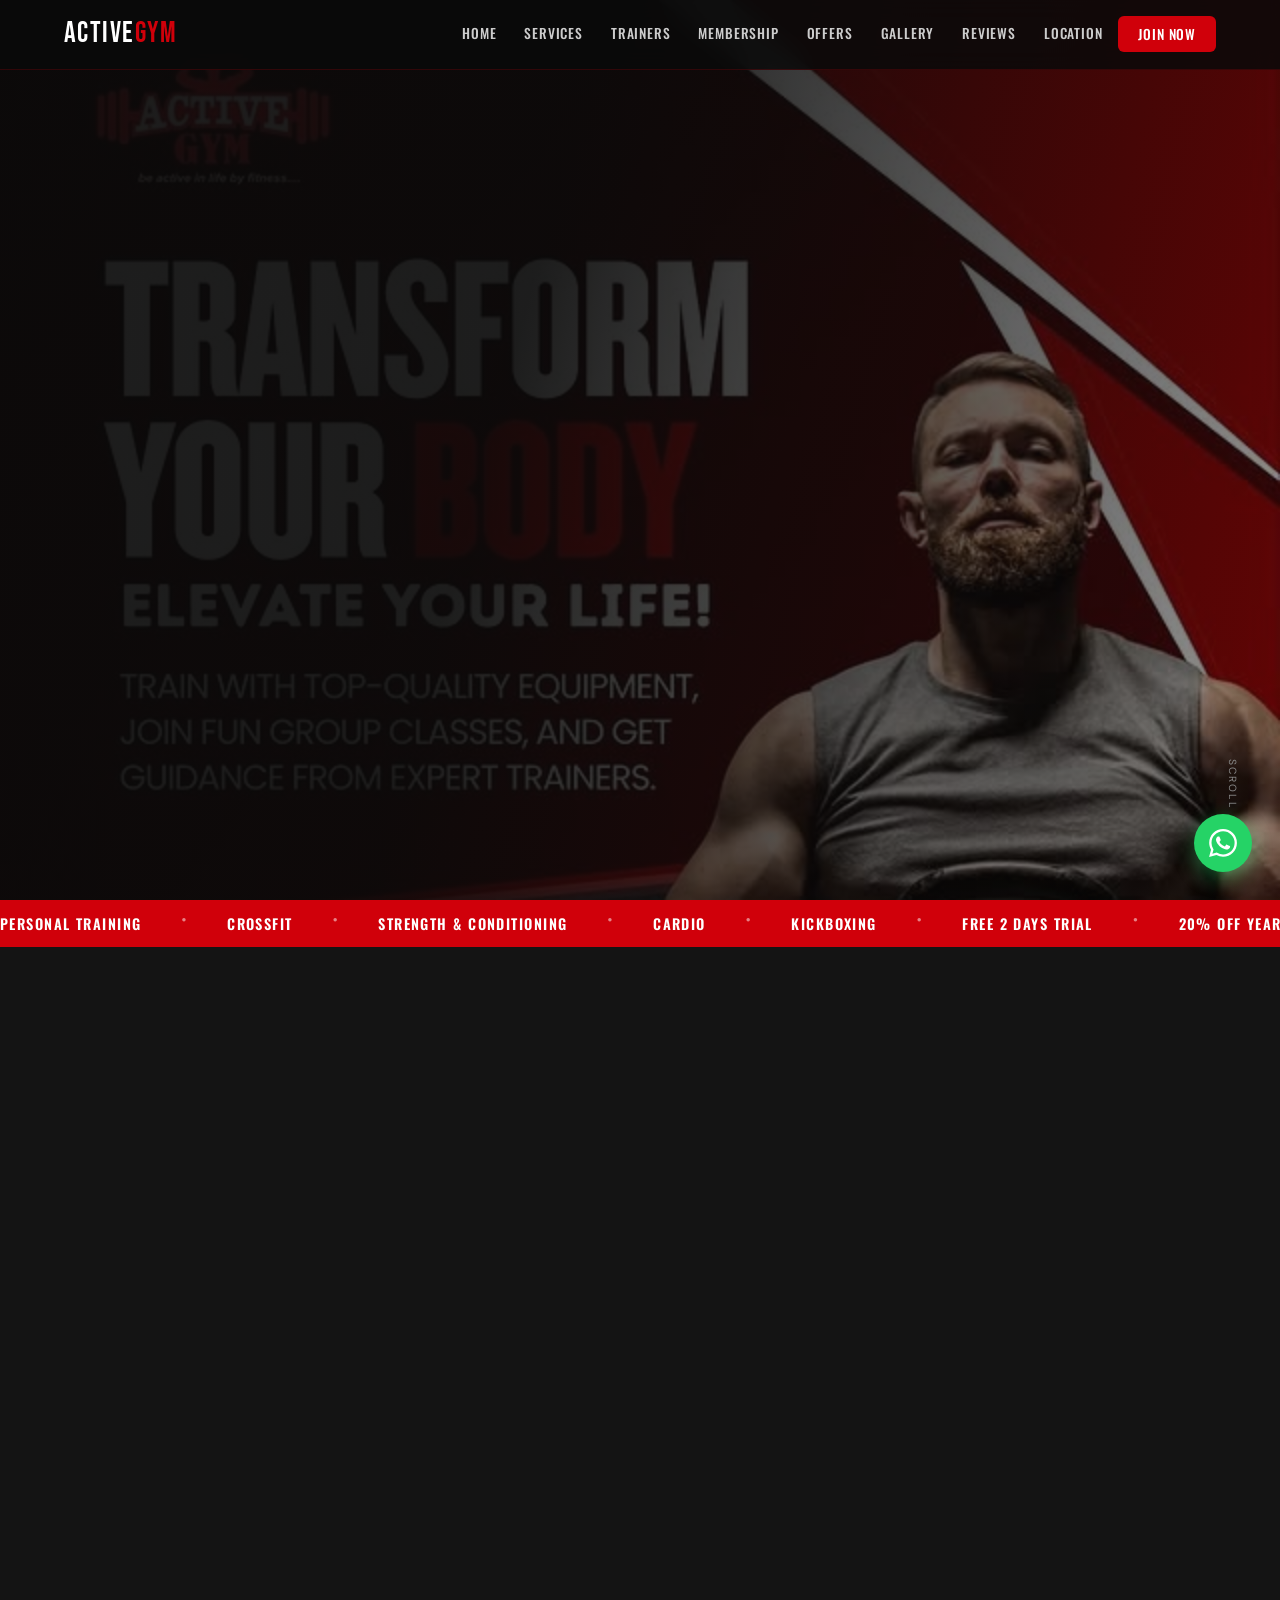
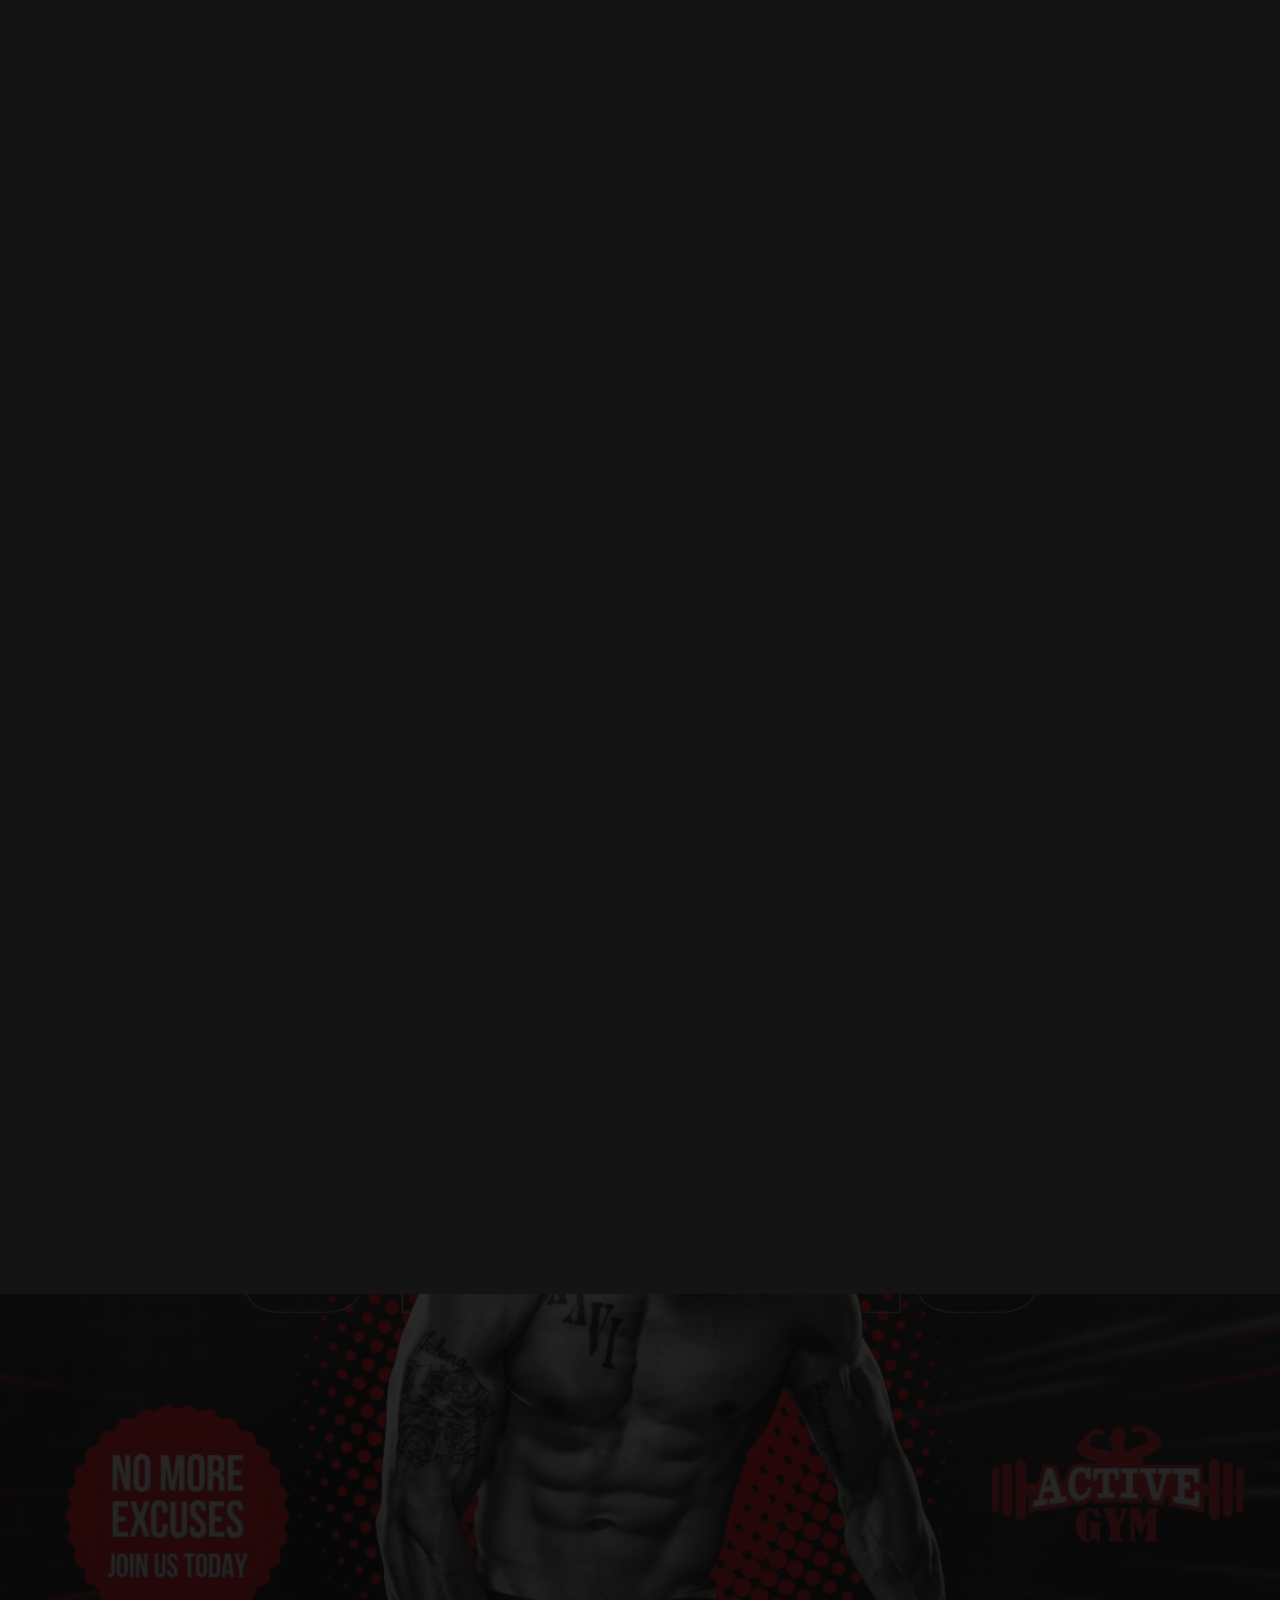
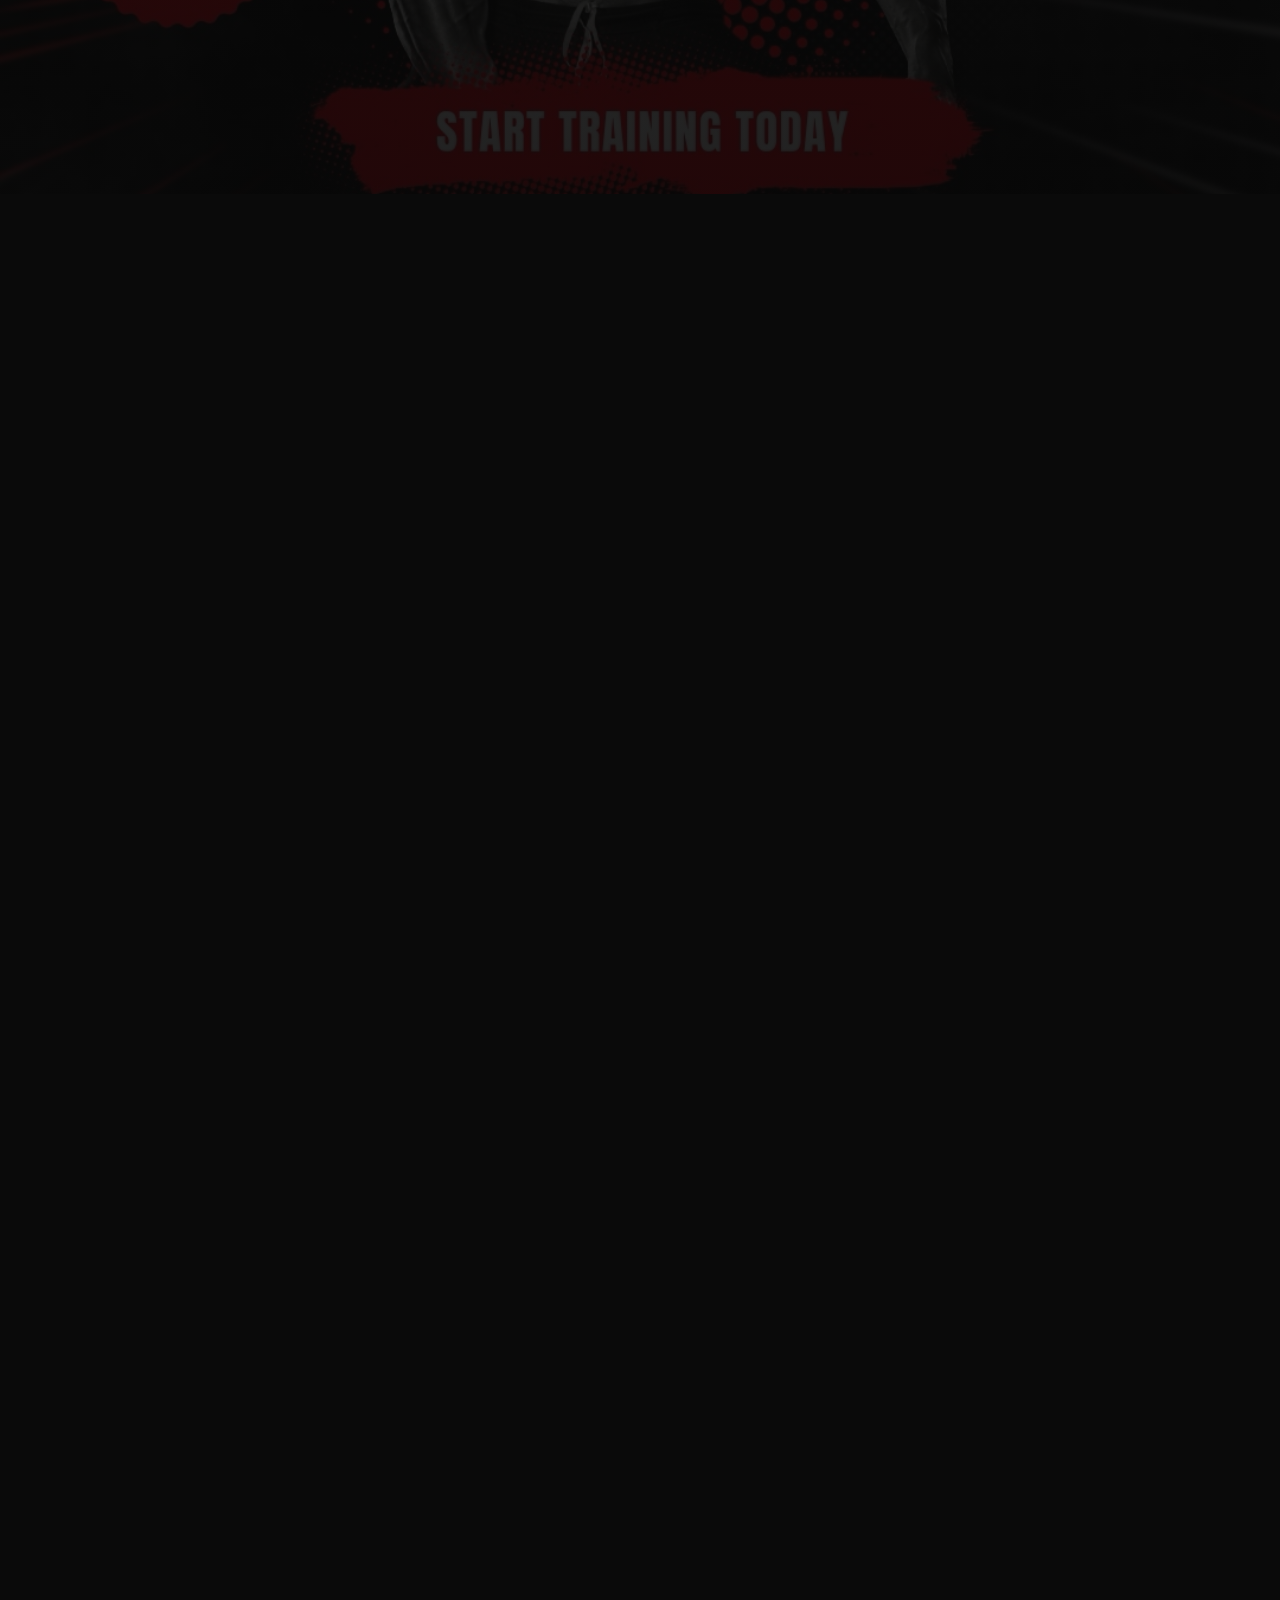
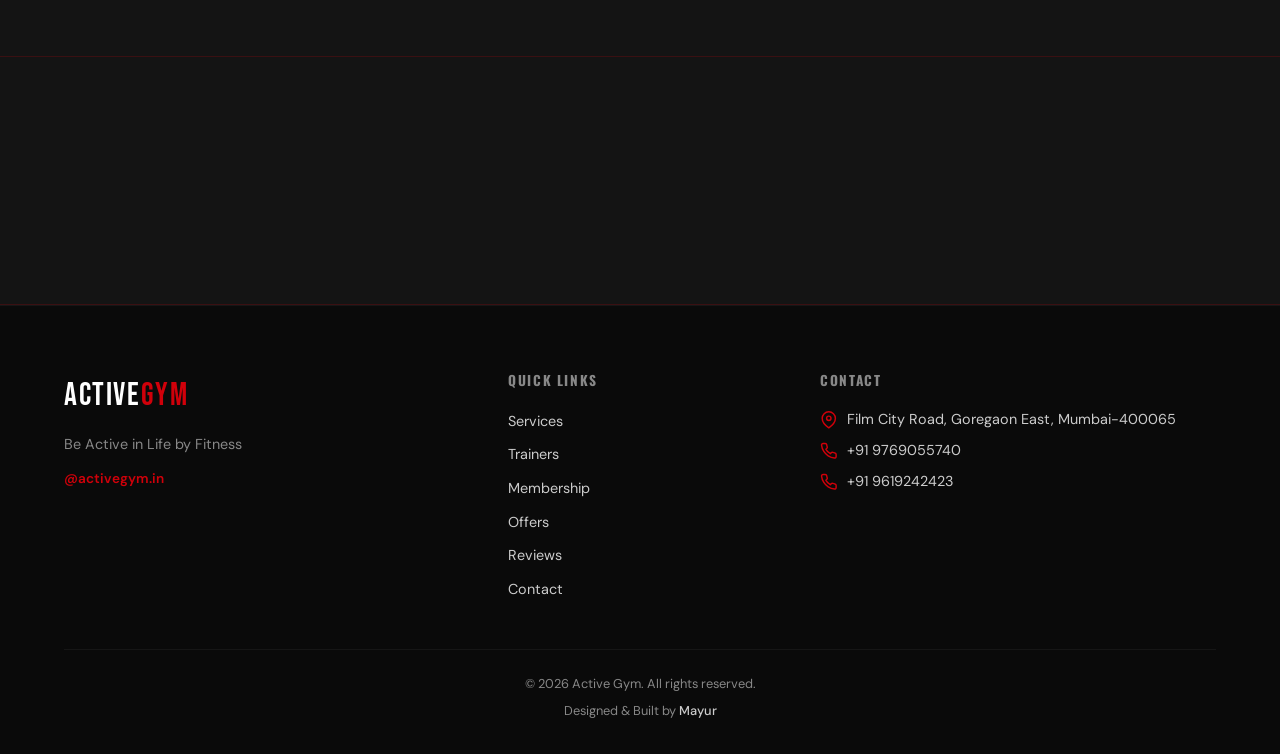
==== commit b37dd8bf: "Fix responsive Meet Our Trainers section" ====
--- a/index.html
+++ b/index.html
@@ -1,559 +1,718 @@
 <!DOCTYPE html>
 <html lang="en">
+
 <head>
-    <meta charset="UTF-8"/>
-    <meta name="viewport" content="width=device-width, initial-scale=1.0"/>
-    <title>Best Gym in Goregaon | Active Gym – Goregaon East, Mumbai</title>
-    <meta name="description"
-          content="Active Gym – Best gym in Goregaon East, Mumbai. Top-rated gym on Film City Road with 50+ machines, certified trainers, affordable plans starting ₹2,500/month. Book your 2-day free trial today!"/>
-    <meta name="keywords"
-          content="best gym in goregaon, best gym in goregaon east, top gym goregaon, gym near me goregaon, active gym goregaon, gym film city road mumbai, best gym mumbai, affordable gym goregaon, certified trainers goregaon, personal training goregaon east, weight training goregaon, fitness center goregaon east, gym membership goregaon"/>
-    <meta name="robots" content="index, follow"/>
-    <meta name="author" content="Active Gym"/>
-    <link rel="canonical" href="https://www.activegym.in/"/>
-
-    <!-- Open Graph -->
-    <meta property="og:type" content="website"/>
-    <meta property="og:title" content="Best Gym in Goregaon | Active Gym – Goregaon East, Mumbai"/>
-    <meta property="og:description"
-          content="Best gym in Goregaon East, Mumbai. 50+ machines, certified trainers, affordable plans. Film City Road. Book your 2-day free trial!"/>
-    <meta property="og:url" content="https://www.activegym.in/"/>
-    <meta property="og:image" content="https://www.activegym.in/images/active gym logo.png"/>
-    <meta property="og:locale" content="en_IN"/>
-
-    <!-- Schema: Local Business -->
-    <script type="application/ld+json">
-        {
-            "@context": "https://schema.org",
-            "@type": "HealthClub",
-            "name": "Active Gym",
-            "description": "Best gym in Goregaon East, Mumbai. Top-rated fitness center on Film City Road with 50+ machines, certified personal trainers, CrossFit, Kickboxing and affordable membership plans.",
-            "url": "https://www.activegym.in",
-            "telephone": "+919920329124",
-            "priceRange": "₹₹",
-            "image": "https://www.activegym.in/images/active gym logo.png",
-            "address": {
-                "@type": "PostalAddress",
-                "streetAddress": "New Vaizal Compound, Film City Road, Opposite Satellite Towers",
-                "addressLocality": "Goregaon East",
-                "addressRegion": "Maharashtra",
-                "postalCode": "400065",
-                "addressCountry": "IN"
-            },
-            "geo": {
-                "@type": "GeoCoordinates",
-                "latitude": "19.1663",
-                "longitude": "72.8526"
-            },
-            "openingHoursSpecification": [
-                {
-                    "@type": "OpeningHoursSpecification",
-                    "dayOfWeek": [
-                        "Monday",
-                        "Tuesday",
-                        "Wednesday",
-                        "Thursday",
-                        "Friday",
-                        "Saturday"
-                    ],
-                    "opens": "05:00",
-                    "closes": "00:00"
-                },
-                {
-                    "@type": "OpeningHoursSpecification",
-                    "dayOfWeek": "Sunday",
-                    "opens": "17:00",
-                    "closes": "21:00"
-                }
-            ],
-            "sameAs": [
-                "https://www.instagram.com/activegym.in/"
-            ]
-        }
-    </script>
-    <link rel="icon" type="image/png" href="images/active gym logo.png"/>
-    <link rel="preconnect" href="https://fonts.googleapis.com"/>
-    <link rel="preconnect" href="https://fonts.gstatic.com" crossorigin/>
-    <link href="https://fonts.googleapis.com/css2?family=Bebas+Neue&family=Inter:wght@400;600;700&display=swap"
-          rel="stylesheet"/>
-    <script src="https://unpkg.com/lucide@latest/dist/umd/lucide.min.js" defer></script>
-    <link rel="stylesheet" href="shared.css"/>
-    <link rel="stylesheet" href="home.css"/>
+  <meta charset="UTF-8" />
+  <meta name="viewport" content="width=device-width, initial-scale=1.0" />
+  <title>Active Gym | Best Gym in Goregaon East, Mumbai</title>
+  <meta name="description"
+    content="Active Gym, Goregaon East Mumbai. Premium gym with personal training, crossfit, strength & conditioning. Free 2 day trial. Join now!" />
+  <script type="ap
+  plication/ld+json">
+{
+  "@context": "https://schema.org",
+  "@type": "Gym",
+  "name": "Active Gym",
+  "url": "https://activegym.in",
+  "image": "https://activegym.in/images/hero.png",
+  "telephone": "+91-9769055740",
+  "address": {
+    "@type": "PostalAddress",
+    "streetAddress": "Shop No 3, Opposite Satellite Tower Nearby Vaizal Compound, Film City Road, Goregaon East",
+    "addressLocality": "Mumbai",
+    "addressRegion": "Maharashtra",
+    "postalCode": "400065",
+    "addressCountry": "IN"
+  },
+  "sameAs": [
+    "https://www.instagram.com/activegym.in/"
+  ]
+}
+</script>
+
+  <!-- Open Graph -->
+  <meta property="og:title" content="Active Gym | Best Gym in Goregaon East">
+
+  <meta property="og:description" content="Premium gym in Goregaon East Mumbai.">
+
+  <meta property="og:url" content="https://activegym.in">
+
+  <meta property="og:type" content="website">
+
+  <meta property="og:image" content="https://activegym.in/images/hero.png">
+
+  <!-- Favicon & App Icons -->
+  <link rel="icon" type="image/png" sizes="32x32" href="images/favicon.png" />
+  <link rel="icon" type="image/png" sizes="16x16" href="images/favicon.png" />
+  <link rel="apple-touch-icon" sizes="180x180" href="images/icon-512.png" />
+  <meta name="theme-color" content="#ff4500" />
+
+  <link rel="stylesheet" href="styles.css" />
+  <!-- Google Fonts: Bebas Neue (display) + DM Sans (body) -->
+  <link rel="preconnect" href="https://fonts.googleapis.com" />
+  <link rel="preconnect" href="https://fonts.gstatic.com" crossorigin />
+  <link
+    href="https://fonts.googleapis.com/css2?family=Bebas+Neue&family=DM+Sans:wght@300;400;500;600;700&family=Oswald:wght@400;600;700&display=swap"
+    rel="stylesheet" />
 </head>
+
 <body>
 
-<!-- NAV -->
-<header class="nav" id="nav">
-    <div class="container nav-inner">
-        <a href="index.html" class="logo"><img loading="lazy" src="images/active gym logo.png" alt="Active Gym"
-                                               style="height:44px;width:auto;object-fit:contain;"/></a>
-        <nav class="nav-links">
-            <a href="index.html" class="active">Home</a>
-            <a href="services.html">Services</a>
-            <a href="equipment.html">Equipment</a>
-            <a href="trainers.html">Trainers</a>
-            <a href="membership.html">Membership</a>
-            <a href="contact.html">Contact</a>
-            <a href="membership.html" class="btn btn-primary">Free Trial</a>
-        </nav>
-        <button class="hamburger" id="hamburger" aria-label="Menu"><i data-lucide="menu"></i></button>
-    </div>
-    <div class="mobile-menu" id="mobileMenu">
-        <a href="index.html">Home</a><a href="services.html">Services</a>
-        <a href="equipment.html">Equipment</a><a href="trainers.html">Trainers</a>
-        <a href="membership.html">Membership</a><a href="contact.html">Contact</a>
-    </div>
-</header>
-
-<!-- HERO -->
-<section class="hero">
+  <!-- ========== STICKY NAVBAR ========== -->
+  <nav class="navbar" id="navbar">
+    <div class="nav-container">
+      <a href="#home" class="nav-logo">
+        <span class="logo-active">ACTIVE</span><span class="logo-gym">GYM</span>
+      </a>
+      <button class="nav-toggle" id="navToggle" aria-label="Toggle menu">
+        <span></span><span></span><span></span>
+      </button>
+      <ul class="nav-links" id="navLinks">
+        <li><a href="#home">Home</a></li>
+        <li><a href="#services">Services</a></li>
+        <li><a href="#trainers">Trainers</a></li>
+        <li><a href="#membership">Membership</a></li>
+        <li><a href="#offers">Offers</a></li>
+        <li><a href="#instagram">Gallery</a></li>
+        <li><a href="#reviews">Reviews</a></li>
+        <li><a href="#location">Location</a></li>
+        <li><a href="#contact" class="nav-cta">Join Now</a></li>
+      </ul>
+    </div>
+  </nav>
+
+  <!-- ========== HERO SECTION ========== -->
+  <section class="hero" id="home">
     <div class="hero-media">
-        <video class="hero-video" autoplay loop muted playsinline webkit-playsinline preload="auto"
-               poster="images/chest machines.jpeg">
-            <source src="images/gymreel.mp4" type="video/mp4"/>
-        </video>
-    </div>
-    <div class="hero-overlay"></div>
+      <!-- BACKGROUND VIDEO: gymreel.mp4 -->
+      <video class="hero-video" autoplay loop muted playsinline preload="auto" poster="images/hero.png">
+        <source src="images/gymreel.mp4" type="video/mp4">
+      </video>
+      <div class="hero-overlay"></div>
+    </div>
+    <div class="hero-content fade-in">
+      <p class="hero-eyebrow">Goregaon East, Mumbai</p>
+      <h1 class="hero-title">
+        Transform<br /><span class="accent">Your Body</span>
+      </h1>
+      <p class="hero-sub">Try Our <strong>Free Trial Pass</strong> — No Commitment Needed</p>
+      <div class="hero-actions">
+        <a href="#membership" class="btn btn-primary">Join Now</a>
+        <a href="#contact" class="btn btn-outline">Free Trial</a>
+      </div>
+      <div class="hero-stats">
+        <div class="stat"><span class="stat-num">500+</span><span class="stat-label">Members</span></div>
+        <div class="stat-divider"></div>
+        <div class="stat"><span class="stat-num">5+</span><span class="stat-label">Services</span></div>
+        <div class="stat-divider"></div>
+        <div class="stat"><span class="stat-num">2</span><span class="stat-label">Free Trial Days</span></div>
+      </div>
+    </div>
+    <div class="hero-scroll-hint">
+      <span>Scroll</span>
+      <div class="scroll-line"></div>
+    </div>
+  </section>
+
+  <!-- ========== TICKER STRIP ========== -->
+  <div class="ticker-wrap">
+    <div class="ticker-track">
+      <span>Personal Training</span><span class="dot">●</span>
+      <span>Crossfit</span><span class="dot">●</span>
+      <span>Strength & Conditioning</span><span class="dot">●</span>
+      <span>Cardio</span><span class="dot">●</span>
+      <span>Kickboxing</span><span class="dot">●</span>
+      <span>Free 2 Days Trial</span><span class="dot">●</span>
+      <span>20% Off Yearly Plan</span><span class="dot">●</span>
+      <!-- duplicate for seamless loop -->
+      <span>Personal Training</span><span class="dot">●</span>
+      <span>Crossfit</span><span class="dot">●</span>
+      <span>Strength & Conditioning</span><span class="dot">●</span>
+      <span>Cardio</span><span class="dot">●</span>
+      <span>Kickboxing</span><span class="dot">●</span>
+      <span>Free 2 Days Trial</span><span class="dot">●</span>
+      <span>20% Off Yearly Plan</span><span class="dot">●</span>
+    </div>
+  </div>
+
+  <!-- ========== SERVICES SECTION ========== -->
+  <section class="services" id="services">
+    <div class="services-inner">
+      <!-- Left: Image -->
+      <div class="services-image fade-in-left">
+        <div class="services-img-wrap">
+          <img src="images/services.png" alt="Unleash Your Inner Power – Active Gym" />
+          <div class="services-img-badge">UNLEASH<br />YOUR POWER</div>
+        </div>
+      </div>
+      <!-- Right: Content -->
+      <div class="services-content fade-in-right">
+        <p class="section-eyebrow">What We Offer</p>
+        <h2 class="section-title">World-Class <span class="accent">Training</span><br />Programs</h2>
+        <p class="section-body">Our certified coaches design every program around your goal — whether you're chasing
+          aesthetics, performance, or longevity.</p>
+        <ul class="services-list">
+          <li class="service-item">
+            <div class="si-icon">
+              <svg width="20" height="20" viewBox="0 0 24 24" fill="none" stroke="currentColor" stroke-width="2"
+                stroke-linecap="round" stroke-linejoin="round">
+                <path
+                  d="m6.5 6.5 11 11M21 21l-1.5-1.5M3 3l1.5 1.5M18.5 5.5A2.5 2.5 0 0 1 22 9l-3 3M5.5 18.5A2.5 2.5 0 0 1 2 15l3-3M10 14l4-4M3 9l6-6M15 21l6-6" />
+              </svg>
+            </div>
+            <div>
+              <strong>Personal Training</strong>
+              <p>1-on-1 coaching tailored to your specific goals and fitness level.</p>
+            </div>
+          </li>
+          <li class="service-item">
+            <div class="si-icon">
+              <svg width="20" height="20" viewBox="0 0 24 24" fill="none" stroke="currentColor" stroke-width="2"
+                stroke-linecap="round" stroke-linejoin="round">
+                <path
+                  d="M8.5 14.5A2.5 2.5 0 0 0 11 12c0-1.38-.5-2-1-3-1.072-2.143-.224-4.054 2-6 .5 2.5 2 4.9 4 6.5 2 1.6 3 3.5 3 5.5a7 7 0 1 1-14 0c0-1.153.433-2.294 1-3a2.5 2.5 0 0 0 2.5 2.5z" />
+              </svg>
+            </div>
+            <div>
+              <strong>Crossfit</strong>
+              <p>High-intensity functional movements for explosive results.</p>
+            </div>
+          </li>
+          <li class="service-item">
+            <div class="si-icon">
+              <svg width="20" height="20" viewBox="0 0 24 24" fill="none" stroke="currentColor" stroke-width="2"
+                stroke-linecap="round" stroke-linejoin="round">
+                <circle cx="12" cy="12" r="10" />
+                <circle cx="12" cy="12" r="4" />
+                <path d="M12 2v6M12 16v6M2 12h6M16 12h6" />
+              </svg>
+            </div>
+            <div>
+              <strong>Strength & Conditioning</strong>
+              <p>Build raw power and endurance with progressive overload protocols.</p>
+            </div>
+          </li>
+          <li class="service-item">
+            <div class="si-icon">
+              <svg width="20" height="20" viewBox="0 0 24 24" fill="none" stroke="currentColor" stroke-width="2"
+                stroke-linecap="round" stroke-linejoin="round">
+                <path d="M22 12h-4l-3 9L9 3l-3 9H2" />
+              </svg>
+            </div>
+            <div>
+              <strong>Cardio</strong>
+              <p>Burn fat and boost heart health with varied cardio programs.</p>
+            </div>
+          </li>
+          <li class="service-item">
+            <div class="si-icon">
+              <svg width="20" height="20" viewBox="0 0 24 24" fill="none" stroke="currentColor" stroke-width="2"
+                stroke-linecap="round" stroke-linejoin="round">
+                <path
+                  d="M8.489 17.727h9.867M8.489 17.727V21h9.867v-3.273M8.489 17.727C5.2 15.545 3.556 10.09 4.104 8.455c.438-1.309 2.375-.91 3.289-.546 0-3.818 1.644-4.909 6.03-4.909 4.385 0 6.577 1.09 6.577 6.545 0 4.364-1.096 7.273-1.644 8.182" />
+              </svg>
+            </div>
+            <div>
+              <strong>Kickboxing</strong>
+              <p>Full-body combat training that shreds fat and builds confidence.</p>
+            </div>
+          </li>
+        </ul>
+        <a href="#contact" class="btn btn-primary">Start Free Trial</a>
+      </div>
+    </div>
+  </section>
+
+  <!-- ========== TRAINERS SECTION ========== -->
+  <section class="trainers-section" id="trainers">
     <div class="container">
-        <div class="hero-content">
-            <div class="hero-tag"><i data-lucide="map-pin" class="icon-sm"></i> Goregaon East, Mumbai</div>
-            <h1 class="fade-in-up">TRAIN<br/><span class="accent">HARDER.</span><br/>LIVE BETTER.</h1>
-            <p class="hero-sub fade-in-up delay-1">Mumbai's most dedicated gym — Film City Road, Goregaon East. 280+
-                members. Real results.</p>
-            <div class="hero-btns fade-in-up delay-2">
-                <a href="membership.html" class="btn btn-primary"><i data-lucide="calendar-check" class="icon-sm"></i>
-                    Book Free Trial</a>
-                <a href="https://wa.me/919920329124" class="btn btn-whatsapp" target="_blank"><i
-                        data-lucide="message-circle" class="icon-sm"></i> WhatsApp Us</a>
-            </div>
-            <div class="hero-stats fade-in-up delay-3">
-                <div class="hstat"><strong>280+</strong><span>Members</span></div>
-                <div class="hstat-div"></div>
-                <div class="hstat"><strong>50+</strong><span>Machines</span></div>
-                <div class="hstat-div"></div>
-                <div class="hstat"><strong>8+</strong><span>Expert Trainers</span></div>
-            </div>
-        </div>
-    </div>
-    <div class="hero-scroll bounce"><i data-lucide="chevrons-down"></i></div>
-</section>
-
-<!-- MARQUEE -->
-<div class="marquee-bar">
-    <div class="marquee-track">
-        <span class="marquee-item"><i data-lucide="gift"></i> 2 Days FREE Trial — Join Active Gym Today!</span>
-        <span class="marquee-sep">★</span>
-        <span class="marquee-item"><i data-lucide="map-pin"></i> Film City Road, Goregaon East, Mumbai</span>
-        <span class="marquee-sep">★</span>
-        <span class="marquee-item"><i data-lucide="phone-call"></i> Call Now: +91 99203 29124</span>
-        <span class="marquee-sep">★</span>
-        <span class="marquee-item"><i data-lucide="clock"></i> Mon–Sat: 5 AM – 12 AM | Sun: 5 PM – 9 PM</span>
-        <span class="marquee-sep">★</span>
-        <span class="marquee-item"><i data-lucide="gift"></i> 2 Days FREE Trial — Join Active Gym Today!</span>
-        <span class="marquee-sep">★</span>
-        <span class="marquee-item"><i data-lucide="map-pin"></i> Film City Road, Goregaon East, Mumbai</span>
-        <span class="marquee-sep">★</span>
-        <span class="marquee-item"><i data-lucide="phone-call"></i> Call Now: +91 99203 29124</span>
-        <span class="marquee-sep">★</span>
-        <span class="marquee-item"><i data-lucide="clock"></i> Mon–Sat: 5 AM – 12 AM | Sun: 5 PM – 9 PM</span>
-        <span class="marquee-sep">★</span>
-    </div>
-</div>
-
-<!-- TRUST BAR -->
-<section class="trust-bar">
+      <div class="fade-in">
+        <p class="section-eyebrow">Professional Coaches</p>
+        <h2 class="section-title">Meet Our <span class="accent">Trainers</span></h2>
+      </div>
+
+      <div class="trainers-grid fade-in">
+        <!-- Trainer 1: Santosh Singh -->
+        <a href="trainer-details.html?trainer=santosh-singh" class="trainer-card-home">
+          <div class="trainer-img-wrap">
+            <img src="images/santosh singh.jpeg" alt="Santosh Singh" />
+            <div class="trainer-img-overlay"></div>
+          </div>
+          <div class="trainer-info-home">
+            <h3>Santosh Singh</h3>
+            <p>Founder</p>
+          </div>
+        </a>
+
+        <!-- Trainer 2: Kalim Sayyed -->
+        <a href="trainer-details.html?trainer=kalim-sayyed" class="trainer-card-home">
+          <div class="trainer-img-wrap">
+            <img src="images/Kalim sayyed.jpeg" alt="Kalim Sayyed" />
+            <div class="trainer-img-overlay"></div>
+          </div>
+          <div class="trainer-info-home">
+            <h3>Kalim Sayyed</h3>
+            <p>Founder</p>
+          </div>
+        </a>
+
+        <!-- Trainer 3: Nikhat Khojir -->
+        <a href="trainer-details.html?trainer=nikhat-khojir" class="trainer-card-home">
+          <div class="trainer-img-wrap">
+            <img src="images/Nikhat Khojgir.jpeg" alt="Nikhat Khojir" />
+            <div class="trainer-img-overlay"></div>
+          </div>
+          <div class="trainer-info-home">
+            <h3>Nikhat Khojir</h3>
+            <p>Women's Fitness Specialist</p>
+          </div>
+        </a>
+
+        <!-- Trainer 4: Shekhar Aghade -->
+        <a href="trainer-details.html?trainer=shekhar-aghade" class="trainer-card-home">
+          <div class="trainer-img-wrap">
+            <img src="images/Shekhar Aghade trainer.jpeg" alt="Shekhar Aghade" />
+            <div class="trainer-img-overlay"></div>
+          </div>
+          <div class="trainer-info-home">
+            <h3>Shekhar Aghade</h3>
+            <p>Fitness Trainer</p>
+          </div>
+        </a>
+      </div>
+
+      <div class="trainers-btn-wrap fade-in">
+        <a href="trainer-details.html" class="btn btn-primary">Meet All Trainers</a>
+      </div>
+    </div>
+  </section>
+
+  <!-- ========== CTA SECTION ========== -->
+  <section class="cta-section" id="cta">
+    <div class="cta-bg">
+      <img src="images/cta.png" alt="Start Training Today" />
+      <div class="cta-overlay"></div>
+    </div>
+    <div class="cta-content fade-in">
+      <p class="cta-eyebrow">The Time Is Now</p>
+      <h2 class="cta-title">Start Training<br /><span class="accent">Today</span></h2>
+      <p class="cta-sub">No More Excuses — Your Best Self Is One Step Away</p>
+      <a href="#contact" class="btn btn-primary btn-lg">Join Today</a>
+    </div>
+  </section>
+
+  <!-- ========== MEMBERSHIP SECTION ========== -->
+  <section class="membership" id="membership">
     <div class="container">
-        <div class="trust-grid">
-            <div class="trust-item">
-                <i data-lucide="map-pin" class="ti red"></i>
-                <strong>Goregaon East</strong>
-                <span>Film City Road, Mumbai</span>
-            </div>
-            <div class="trust-item">
-                <i data-lucide="clock" class="ti gold"></i>
-                <strong>5 AM – 12 AM</strong>
-                <span>Mon–Sat | Sun 5–9 PM</span>
-            </div>
-            <div class="trust-item">
-                <i data-lucide="phone" class="ti red"></i>
-                <strong>+91 99203 29124</strong>
-                <span>Call or WhatsApp</span>
-            </div>
-            <div class="trust-item">
-                <i data-lucide="shield-check" class="ti gold"></i>
-                <strong>Certified</strong>
-                <span>Expert Trainers</span>
-            </div>
-        </div>
-    </div>
-</section>
-
-<!-- SERVICES -->
-<section class="section">
+      <div class="membership-header fade-in">
+        <p class="section-eyebrow">Flexible Plans</p>
+        <h2 class="section-title">Gym Membership <span class="accent">Offers</span></h2>
+        <p class="section-body">Commit at your own pace. All plans include access to all equipment and group sessions.
+        </p>
+      </div>
+
+      <!-- Membership image banner -->
+      <div class="membership-banner fade-in">
+        <img src="images/membership.png" alt="Active Gym Membership Offers" />
+      </div>
+
+      <div class="plans-grid fade-in">
+        <div class="plan-card">
+          <div class="plan-label">Starter</div>
+          <div class="plan-duration">1 Month</div>
+          <div class="plan-price">₹3,000</div>
+          <ul class="plan-features">
+            <li>Full Equipment Access</li>
+            <li>Group Classes</li>
+            <li>Locker Room</li>
+          </ul>
+          <a href="#contact" class="btn btn-outline btn-sm">Get Started</a>
+        </div>
+        <div class="plan-card">
+          <div class="plan-label">Popular</div>
+          <div class="plan-duration">3 Months</div>
+          <div class="plan-price">₹8,000</div>
+          <ul class="plan-features">
+            <li>Full Equipment Access</li>
+            <li>Group Classes</li>
+            <li>1 Personal Training Session</li>
+            <li>Locker Room</li>
+          </ul>
+          <a href="#contact" class="btn btn-outline btn-sm">Get Started</a>
+        </div>
+        <div class="plan-card plan-featured">
+          <div class="plan-badge">Best Value</div>
+          <div class="plan-label">Committed</div>
+          <div class="plan-duration">6 Months</div>
+          <div class="plan-price">₹11,000</div>
+          <ul class="plan-features">
+            <li>Full Equipment Access</li>
+            <li>Group Classes</li>
+            <li>3 Personal Training Sessions</li>
+            <li>Diet Consultation</li>
+            <li>Locker Room</li>
+          </ul>
+          <a href="#contact" class="btn btn-primary btn-sm">Get Started</a>
+        </div>
+        <div class="plan-card">
+          <div class="plan-badge plan-badge-gold">20% OFF</div>
+          <div class="plan-label">Champion</div>
+          <div class="plan-duration">12 Months</div>
+          <div class="plan-price">₹18,000</div>
+          <div class="plan-orig">Save ₹4,500</div>
+          <ul class="plan-features">
+            <li>Full Equipment Access</li>
+            <li>Unlimited Group Classes</li>
+            <li>6 Personal Training Sessions</li>
+            <li>Diet Consultation</li>
+            <li>Locker Room</li>
+            <li>Priority Booking</li>
+          </ul>
+          <a href="#contact" class="btn btn-outline btn-sm">Get Started</a>
+        </div>
+      </div>
+
+      <!-- Free trial badge -->
+      <div class="trial-banner fade-in">
+        <div class="trial-icon">
+          <svg width="28" height="28" viewBox="0 0 24 24" fill="none" stroke="currentColor" stroke-width="2"
+            stroke-linecap="round" stroke-linejoin="round">
+            <rect x="3" y="8" width="18" height="4" rx="1" />
+            <path
+              d="M12 8v14M19 12v7a2 2 0 0 1-2 2H7a2 2 0 0 1-2-2v-7M7.5 8a2.5 2.5 0 0 1 0-5A4.8 4.8 0 0 1 12 8a4.8 4.8 0 0 1 4.5-5 2.5 2.5 0 0 1 0 5" />
+          </svg>
+        </div>
+        <div>
+          <strong>FREE 2 DAYS TRIAL</strong>
+          <p>Experience the gym before you commit. No credit card required.</p>
+        </div>
+        <a href="#contact" class="btn btn-primary">Claim Free Trial</a>
+      </div>
+    </div>
+  </section>
+
+  <!-- ========== OFFER SECTION ========== -->
+  <section class="offer-section" id="offers">
+    <div class="offer-inner">
+      <div class="offer-img-wrap fade-in-left">
+        <img src="images/getfit.png" alt="Get Fit Be Strong – 20% Off" />
+      </div>
+      <div class="offer-content fade-in-right">
+        <p class="section-eyebrow">Limited Time Offer</p>
+        <h2 class="section-title">Get Fit.<br /><span class="accent">Be Strong.</span></h2>
+        <p class="section-body">New members get an exclusive <strong>20% discount</strong> on their first membership.
+          Walk in stronger, walk out transformed.</p>
+        <div class="offer-highlight">
+          <span class="offer-pct">20%</span>
+          <span class="offer-off">OFF<br /><small>For New Members</small></span>
+        </div>
+        <a href="#contact" class="btn btn-primary btn-lg">Join Today</a>
+      </div>
+    </div>
+  </section>
+
+  <!-- ========== INSTAGRAM / VIDEO SECTION ========== -->
+  <section class="instagram-section" id="instagram">
     <div class="container">
-        <p class="section-tag animate-up"><i data-lucide="layers" class="icon-sm"></i> What We Offer</p>
-        <h2 class="section-title animate-up">Our <span class="accent">Services</span></h2>
-        <div class="services-grid">
-            <a href="services.html" class="svc-card animate-up">
-                <img loading="lazy" src="images/Dumbells.jpeg" alt="Weight Training"/>
-                <div class="svc-overlay"></div>
-                <div class="svc-badge"><i data-lucide="dumbbell"></i></div>
-                <div class="svc-info"><h3>Weight Training</h3>
-                    <p>Build strength &amp; muscle</p></div>
-            </a>
-            <a href="services.html" class="svc-card animate-up">
-                <img loading="lazy" src="images/Personal training.jpeg" alt="Personal Training"/>
-                <div class="svc-overlay"></div>
-                <div class="svc-badge"><i data-lucide="target"></i></div>
-                <div class="svc-info"><h3>Personal Training</h3>
-                    <p>1-on-1 certified coaching</p></div>
-            </a>
-            <a href="services.html" class="svc-card animate-up">
-                <img loading="lazy" src="images/fat loss program.JPG.jpeg" alt="Fat Loss Programs"
-                     style="object-fit: contain; object-position: center; background:#111;"/>
-                <div class="svc-overlay"></div>
-                <div class="svc-badge"><i data-lucide="flame"></i></div>
-                <div class="svc-info"><h3>Fat Loss Programs</h3>
-                    <p>Science-backed results</p></div>
-            </a>
-            <a href="services.html" class="svc-card animate-up">
-                <img loading="lazy" src="images/stationery cycles.jpeg" alt="Cardio Zone"/>
-                <div class="svc-overlay"></div>
-                <div class="svc-badge"><i data-lucide="activity"></i></div>
-                <div class="svc-info"><h3>Cardio Zone</h3>
-                    <p>10+ cardio machines</p></div>
-            </a>
-            <a href="services.html#crossfit" class="svc-card animate-up">
-                <img loading="lazy" src="images/crossfit.jpeg" alt="CrossFit"
-                     style="object-fit: contain; object-position: center; background:#111;"/>
-                <div class="svc-overlay"></div>
-                <div class="svc-badge"><i data-lucide="zap"></i></div>
-                <div class="svc-info"><h3>CrossFit</h3>
-                    <p>High-intensity functional training</p></div>
-            </a>
-            <a href="services.html#kickboxing" class="svc-card animate-up">
-                <img loading="lazy" src="images/kickboxing.jpeg" alt="Kickboxing" style="object-position: center 30%;"/>
-                <div class="svc-overlay"></div>
-                <div class="svc-badge"><i data-lucide="shield"></i></div>
-                <div class="svc-info"><h3>Kickboxing</h3>
-                    <p>Full-body cardio & combat</p></div>
-            </a>
-        </div>
-    </div>
-</section>
-
-<!-- WHY CHOOSE US -->
-<section class="section why-section">
+      <div class="fade-in">
+        <p class="section-eyebrow">Follow the Journey</p>
+        <h2 class="section-title">Active Gym <span class="accent">In Action</span></h2>
+      </div>
+      <div class="instagram-grid fade-in">
+        <!-- Video preview -->
+        <div class="ig-video-wrap">
+          <video src="images/reel.mp4" muted loop playsinline class="ig-video" id="gymReel"></video>
+          <div class="ig-video-overlay" id="igVideoOverlay">
+            <button class="ig-play-btn" id="igPlayBtn" aria-label="Play video">▶</button>
+            <p>Active Gym Reel</p>
+          </div>
+        </div>
+        <!-- Instagram CTA -->
+        <div class="ig-cta-wrap">
+          <div class="ig-logo">
+            <svg width="36" height="36" viewBox="0 0 24 24" fill="none" stroke="currentColor" stroke-width="2"
+              stroke-linecap="round" stroke-linejoin="round">
+              <rect x="2" y="2" width="20" height="20" rx="5" ry="5" />
+              <path d="M16 11.37A4 4 0 1 1 12.63 8 4 4 0 0 1 16 11.37zM17.5 6.5h.01" />
+            </svg>
+          </div>
+          <h3>Follow Us<br />@activegym.in</h3>
+          <p>See daily workouts, transformations, and member stories on Instagram.</p>
+          <a href="https://www.instagram.com/activegym.in/" target="_blank" rel="noopener" class="btn btn-primary">Watch
+            on Instagram</a>
+        </div>
+      </div>
+    </div>
+  </section>
+
+  <!-- ========== REVIEWS SECTION ========== -->
+  <section class="reviews" id="reviews">
     <div class="container">
-        <p class="section-tag animate-up"><i data-lucide="star" class="icon-sm"></i> Why Active Gym</p>
-        <h2 class="section-title animate-up">Why Choose <span class="accent">Us</span></h2>
-        <div class="why-grid">
-            <div class="why-card animate-up">
-                <div class="why-icon"><i data-lucide="dumbbell"></i></div>
-                <h3>50+ Machines</h3>
-                <p>Premium equipment, always maintained</p>
-            </div>
-            <div class="why-card animate-up">
-                <div class="why-icon"><i data-lucide="users"></i></div>
-                <h3>Expert Trainers</h3>
-                <p>Certified coaches for every goal</p>
-            </div>
-            <div class="why-card animate-up">
-                <div class="why-icon"><i data-lucide="indian-rupee"></i></div>
-                <h3>Affordable Plans</h3>
-                <p>Starting at just ₹2,500/month</p>
-            </div>
-            <div class="why-card animate-up">
-                <div class="why-icon"><i data-lucide="clock"></i></div>
-                <h3>Long Hours</h3>
-                <p>Open 5 AM to 12 AM, Mon–Sat | Sun 5–9 PM</p>
-            </div>
-            <div class="why-card animate-up">
-                <div class="why-icon"><i data-lucide="map-pin"></i></div>
-                <h3>Prime Location</h3>
-                <p>Film City Road, Goregaon East</p>
-            </div>
-            <div class="why-card animate-up">
-                <div class="why-icon"><i data-lucide="trophy"></i></div>
-                <h3>Real Results</h3>
-                <p>280+ members transformed</p>
-            </div>
-        </div>
-    </div>
-</section>
-
-<!-- EQUIPMENT TEASER -->
-<section class="section equip-teaser">
+      <div class="fade-in">
+        <p class="section-eyebrow">Member Love</p>
+        <h2 class="section-title">See What Our <span class="accent">Members Say</span></h2>
+      </div>
+      <div class="reviews-grid fade-in">
+        <div class="review-card">
+          <div class="review-stars">★★★★★</div>
+          <p class="review-text">"Best gym in Goregaon East! The trainers are super professional and the equipment is
+            top-notch. Lost 12 kg in 4 months!"</p>
+          <div class="review-author">
+            <div class="review-avatar">R</div>
+            <div><strong>Rahul M.</strong><span>Member since 2023</span></div>
+          </div>
+        </div>
+        <div class="review-card">
+          <div class="review-stars">★★★★★</div>
+          <p class="review-text">"Active Gym changed my life. The kickboxing classes are incredible and the atmosphere
+            is so motivating. Highly recommend!"</p>
+          <div class="review-author">
+            <div class="review-avatar">P</div>
+            <div><strong>Priya S.</strong><span>Member since 2022</span></div>
+          </div>
+        </div>
+        <div class="review-card">
+          <div class="review-stars">★★★★★</div>
+          <p class="review-text">"The free 2-day trial convinced me instantly. Joined the 12-month plan and it's been
+            the best investment in myself."</p>
+          <div class="review-author">
+            <div class="review-avatar">A</div>
+            <div><strong>Amit K.</strong><span>Member since 2024</span></div>
+          </div>
+        </div>
+      </div>
+      <div class="reviews-jd fade-in">
+        <p>Read more reviews from our members on JustDial</p>
+        <a href="https://www.justdial.com/Mumbai/Active-Gym-Opposite-Satellite-Tower-Nearby-Vaizal-Compound-Goregaon-East/022PXX22-XX22-121221103245-M7Y5_BZDET"
+          target="_blank" rel="noopener" class="btn btn-outline jd-btn">
+          <span>View on JustDial</span>
+          <svg class="jd-star" width="16" height="16" viewBox="0 0 24 24" fill="currentColor" stroke="none">
+            <polygon
+              points="12 2 15.09 8.26 22 9.27 17 14.14 18.18 21.02 12 17.77 5.82 21.02 7 14.14 2 9.27 8.91 8.26 12 2" />
+          </svg>
+        </a>
+      </div>
+    </div>
+  </section>
+
+  <!-- ========== LOCATION SECTION ========== -->
+  <section class="location" id="location">
     <div class="container">
-        <p class="section-tag animate-up"><i data-lucide="settings-2" class="icon-sm"></i> Equipment</p>
-        <h2 class="section-title animate-up">State-of-the-Art <span class="accent">Equipment</span></h2>
-        <div class="equip-teaser-grid">
-            <a href="equipment.html" class="equip-teaser-card animate-up">
-                <img loading="lazy" src="images/Dumbells.jpeg" alt="Free Weights"/>
-                <div class="equip-teaser-overlay"></div>
-                <div class="equip-teaser-info"><i data-lucide="dumbbell"></i> Free Weights</div>
-            </a>
-            <a href="equipment.html" class="equip-teaser-card animate-up">
-                <img loading="lazy" src="images/elliptical trainer.jpeg" alt="Cardio Zone"/>
-                <div class="equip-teaser-overlay"></div>
-                <div class="equip-teaser-info"><i data-lucide="activity"></i> Cardio Zone</div>
-            </a>
-            <a href="equipment.html" class="equip-teaser-card animate-up">
-                <img loading="lazy" src="images/chest machines.jpeg" alt="Strength Machines"/>
-                <div class="equip-teaser-overlay"></div>
-                <div class="equip-teaser-info"><i data-lucide="settings-2"></i> Strength Machines</div>
-            </a>
-        </div>
-        <div style="text-align:center;margin-top:2rem">
-            <a href="equipment.html" class="btn btn-outline"><i data-lucide="arrow-right" class="icon-sm"></i> View All
-                Equipment</a>
-        </div>
-    </div>
-</section>
-
-<!-- TRAINERS TEASER -->
-<section class="section trainers-teaser">
+      <div class="fade-in">
+        <p class="section-eyebrow">Find Us</p>
+        <h2 class="section-title">We're in <span class="accent">Goregaon East</span></h2>
+      </div>
+      <div class="location-inner fade-in">
+        <div class="location-info">
+          <div class="loc-item">
+            <span class="loc-icon">
+              <svg width="20" height="20" viewBox="0 0 24 24" fill="none" stroke="currentColor" stroke-width="2"
+                stroke-linecap="round" stroke-linejoin="round">
+                <path d="M21 10c0 7-9 13-9 13s-9-6-9-13a9 9 0 0 1 18 0z" />
+                <circle cx="12" cy="10" r="3" />
+              </svg>
+            </span>
+            <div>
+              <strong>Address</strong>
+              <p>Shop No 3, Opposite Satellite Tower, Nearby Vaizal Compound, Film City Road, Goregaon East, Mumbai –
+                400065</p>
+            </div>
+          </div>
+          <div class="loc-item">
+            <span class="loc-icon">
+              <svg width="20" height="20" viewBox="0 0 24 24" fill="none" stroke="currentColor" stroke-width="2"
+                stroke-linecap="round" stroke-linejoin="round">
+                <path
+                  d="M22 16.92v3a2 2 0 0 1-2.18 2 19.79 19.79 0 0 1-8.63-3.07 19.5 19.5 0 0 1-6-6 19.79 19.79 0 0 1-3.07-8.67A2 2 0 0 1 4.11 2h3a2 2 0 0 1 2 1.72 12.84 12.84 0 0 0 .7 2.81 2 2 0 0 1-.45 2.11L8.09 9.91a16 16 0 0 0 6 6l1.27-1.27a2 2 0 0 1 2.11-.45 12.84 12.84 0 0 0 2.81.7A2 2 0 0 1 22 16.92z" />
+              </svg>
+            </span>
+            <div>
+              <strong>Phone</strong>
+              <p><a href="tel:+919769055740">+91 9769055740</a><br /><a href="tel:+919619242423">+91 9619242423</a></p>
+            </div>
+          </div>
+          <div class="loc-item">
+            <span class="loc-icon">
+              <svg width="20" height="20" viewBox="0 0 24 24" fill="none" stroke="currentColor" stroke-width="2"
+                stroke-linecap="round" stroke-linejoin="round">
+                <circle cx="12" cy="12" r="10" />
+                <polyline points="12 6 12 12 16 14" />
+              </svg>
+            </span>
+            <div>
+              <strong>Hours</strong>
+              <p>Monday – Saturday: 6:00 AM – 10:00 PM<br />Sunday: 7:00 AM – 8:00 PM</p>
+            </div>
+          </div>
+          <a href="https://maps.app.goo.gl/x2N7vGLU5h2f4jcv7" target="_blank" rel="noopener" class="btn btn-primary">Get
+            Directions</a>
+        </div>
+        <div class="map-wrap">
+          <iframe
+            src="https://www.google.com/maps/embed?pb=!1m18!1m12!1m3!1d3768.4638937421178!2d72.87435909999999!3d19.174930499999995!2m3!1f0!2f0!3f0!3m2!1i1024!2i768!4f13.1!3m3!1m2!1s0x3be7b70a0145a0b3%3A0x8924d5a3ea8f32e4!2sActive%20GYM!5e0!3m2!1sen!2sin!4v1777400757003!5m2!1sen!2sin"
+            width="100%" height="400" style="border:0;" allowfullscreen="" loading="lazy"
+            referrerpolicy="no-referrer-when-downgrade" title="Active Gym Location Map">
+          </iframe>
+        </div>
+      </div>
+    </div>
+  </section>
+
+  <!-- ========== CONTACT SECTION ========== -->
+  <section class="contact" id="contact">
     <div class="container">
-        <p class="section-tag animate-up"><i data-lucide="users" class="icon-sm"></i> The Team</p>
-        <h2 class="section-title animate-up">Meet Our <span class="accent">Trainers</span></h2>
-        <div class="trainer-teaser-grid">
-            <div class="trainer-teaser-card animate-up">
-                <img loading="lazy" src="images/santosh singh.jpeg"
-                     onerror="this.src='https://images.unsplash.com/photo-1567013127542-490d757e51fc?w=500&h=600&fit=crop&q=80'"
-                     alt="Santosh Singh"/>
-                <div class="trainer-teaser-overlay"></div>
-                <div class="trainer-teaser-info"><h3>Santosh Singh</h3><span>Founder</span></div>
-            </div>
-            <div class="trainer-teaser-card animate-up">
-                <img loading="lazy" src="images/Kalim sayyed.jpeg"
-                     onerror="this.src='https://images.unsplash.com/photo-1594381898411-846e7d193883?w=500&h=600&fit=crop&q=80'"
-                     alt="Kalim Sayyed"/>
-                <div class="trainer-teaser-overlay"></div>
-                <div class="trainer-teaser-info"><h3>Kalim Sayyed</h3><span>Founder</span></div>
-            </div>
-            <div class="trainer-teaser-card animate-up">
-                <img loading="lazy" src="images/Shekhar Aghade trainer.jpeg"
-                     onerror="this.src='https://images.unsplash.com/photo-1583454110551-21f2fa2afe61?w=500&h=600&fit=crop&q=80'"
-                     alt="Shekhar Aghade – Fitness Trainer"/>
-                <div class="trainer-teaser-overlay"></div>
-                <div class="trainer-teaser-info"><h3>Shekhar Aghade</h3><span>Fitness Trainer</span></div>
-            </div>
-            <div class="trainer-teaser-card animate-up">
-                <img loading="lazy" src="images/Nikhat Khojgir.jpeg"
-                     onerror="this.src='https://images.unsplash.com/photo-1571731956672-f2b94d7dd0cb?w=500&h=600&fit=crop&q=80'"
-                     alt="Nikhat Khojgir"/>
-                <div class="trainer-teaser-overlay"></div>
-                <div class="trainer-teaser-info"><h3>Nikhat Khojgir</h3><span>Women's Fitness Specialist</span></div>
-            </div>
-        </div>
-        <div style="text-align:center;margin-top:2rem">
-            <a href="trainers.html" class="btn btn-outline"><i data-lucide="users" class="icon-sm"></i> Meet All
-                Trainers</a>
-        </div>
-    </div>
-</section>
-
-<!-- REVIEWS -->
-<section class="section reviews-section">
+      <div class="fade-in">
+        <p class="section-eyebrow">Get In Touch</p>
+        <h2 class="section-title">Start Your <span class="accent">Journey</span></h2>
+        <p class="section-body">Fill in your details and we'll get back to you within 24 hours.</p>
+      </div>
+      <div class="contact-inner fade-in">
+        <div class="contact-actions">
+          <a href="tel:+919769055740" class="contact-action-btn call-btn">
+            <span class="ca-icon">
+              <svg width="20" height="20" viewBox="0 0 24 24" fill="none" stroke="currentColor" stroke-width="2"
+                stroke-linecap="round" stroke-linejoin="round">
+                <path
+                  d="M22 16.92v3a2 2 0 0 1-2.18 2 19.79 19.79 0 0 1-8.63-3.07 19.5 19.5 0 0 1-6-6 19.79 19.79 0 0 1-3.07-8.67A2 2 0 0 1 4.11 2h3a2 2 0 0 1 2 1.72 12.84 12.84 0 0 0 .7 2.81 2 2 0 0 1-.45 2.11L8.09 9.91a16 16 0 0 0 6 6l1.27-1.27a2 2 0 0 1 2.11-.45 12.84 12.84 0 0 0 2.81.7A2 2 0 0 1 22 16.92z" />
+              </svg>
+            </span>
+            <div><strong>Call Now</strong><small>+91 9769055740</small></div>
+          </a>
+          <a href="https://wa.me/919769055740?text=Hi%2C%20I%20want%20to%20know%20more%20about%20Active%20Gym%20membership"
+            target="_blank" rel="noopener" class="contact-action-btn whatsapp-btn">
+            <span class="ca-icon">
+              <svg width="20" height="20" viewBox="0 0 24 24" fill="currentColor">
+                <path
+                  d="M17.472 14.382c-.297-.149-1.758-.867-2.03-.967-.273-.099-.471-.148-.67.15-.197.297-.767.966-.94 1.164-.173.199-.347.223-.644.075-.297-.15-1.255-.463-2.39-1.475-.883-.788-1.48-1.761-1.653-2.059-.173-.297-.018-.458.13-.606.134-.133.298-.347.446-.52.149-.174.198-.298.298-.497.099-.198.05-.371-.025-.52-.075-.149-.669-1.612-.916-2.207-.242-.579-.487-.5-.669-.51-.173-.008-.371-.01-.57-.01-.198 0-.52.074-.792.372-.272.297-1.04 1.016-1.04 2.479 0 1.462 1.065 2.875 1.213 3.074.149.198 2.096 3.2 5.077 4.487.709.306 1.262.489 1.694.625.712.227 1.36.195 1.871.118.571-.085 1.758-.719 2.006-1.413.248-.694.248-1.289.173-1.413-.074-.124-.272-.198-.57-.347m-5.421 7.403h-.004a9.87 9.87 0 01-5.031-1.378l-.361-.214-3.741.982.998-3.648-.235-.374a9.86 9.86 0 01-1.51-5.26c.001-5.45 4.436-9.884 9.888-9.884 2.64 0 5.122 1.03 6.988 2.898a9.825 9.825 0 012.893 6.994c-.003 5.45-4.437 9.884-9.885 9.884m8.413-18.297A11.815 11.815 0 0012.05 0C5.495 0 .16 5.335.157 11.892c0 2.096.547 4.142 1.588 5.945L.057 24l6.305-1.654a11.882 11.882 0 005.683 1.448h.005c6.554 0 11.890-5.335 11.893-11.893a11.821 11.821 0 00-3.48-8.413z" />
+              </svg>
+            </span>
+            <div><strong>WhatsApp</strong><small>Chat with us</small></div>
+          </a>
+        </div>
+        <form class="contact-form" id="contactForm" novalidate>
+          <div class="form-group">
+            <label for="name">Full Name</label>
+            <input type="text" id="name" name="name" placeholder="Your Name" required autocomplete="name" />
+          </div>
+          <div class="form-group">
+            <label for="phone">Phone Number</label>
+            <input type="tel" id="phone" name="phone" placeholder="+91 XXXXX XXXXX" required autocomplete="tel" />
+          </div>
+          <div class="form-group">
+            <label for="message">Message</label>
+            <textarea id="message" name="message" placeholder="Tell us your fitness goal or ask anything..."
+              rows="4"></textarea>
+          </div>
+          <button type="submit" class="btn btn-primary btn-full">Send Message</button>
+          <p class="form-note" id="formNote"></p>
+        </form>
+      </div>
+    </div>
+  </section>
+
+  <!-- ========== SEO SECTION ========== -->
+  <section class="seo-section" aria-label="About Active Gym Goregaon East">
     <div class="container">
-        <p class="section-tag animate-up"><i data-lucide="star" class="icon-sm"></i> Reviews</p>
-        <h2 class="section-title animate-up">What Members <span class="accent">Say</span></h2>
-        <div class="reviews-grid">
-            <div class="review-card animate-up">
-                <div class="review-top">
-                    <img class="review-av" src="https://images.unsplash.com/photo-1567013127542-490d757e51fc?w=100&q=80"
-                         alt="Rahul Sharma"/>
-                    <div>
-                        <strong>Rahul Sharma</strong>
-                        <div class="stars"></div>
-                    </div>
-                    <i data-lucide="quote" class="qicon"></i>
-                </div>
-                <p>"Best gym in Goregaon! The trainers are incredibly knowledgeable and the equipment is always clean
-                    and maintained. Lost 18 kg in 4 months!"</p>
-            </div>
-            <div class="review-card animate-up">
-                <div class="review-top">
-                    <img class="review-av" src="https://images.unsplash.com/photo-1594381898411-846e7d193883?w=100&q=80"
-                         alt="Priya Mehta"/>
-                    <div>
-                        <strong>Priya Mehta</strong>
-                        <div class="stars"></div>
-                    </div>
-                    <i data-lucide="quote" class="qicon"></i>
-                </div>
-                <p>"Priya didi is an amazing trainer. She made a custom plan for me and I finally achieved my fat loss
-                    goal. Highly recommend Active Gym!"</p>
-            </div>
-            <div class="review-card animate-up">
-                <div class="review-top">
-                    <img class="review-av" src="https://images.unsplash.com/photo-1583454110551-21f2fa2afe61?w=100&q=80"
-                         alt="Amit Kumar"/>
-                    <div>
-                        <strong>Amit Kumar</strong>
-                        <div class="stars"></div>
-                    </div>
-                    <i data-lucide="quote" class="qicon"></i>
-                </div>
-                <p>"Great atmosphere, affordable plans, and expert trainers. The gym is open early which is perfect for
-                    my morning workouts. 5 stars!"</p>
-            </div>
-        </div>
-    </div>
-</section>
-
-<!-- MEMBERSHIP TEASER -->
-<section class="section" style="background:#161616">
+      <div class="seo-inner fade-in">
+        <div class="seo-text">
+          <h2>
+            <span class="seo-icon">
+              <svg width="18" height="18" viewBox="0 0 24 24" fill="none" stroke="currentColor" stroke-width="2"
+                stroke-linecap="round" stroke-linejoin="round">
+                <path d="M21 10c0 7-9 13-9 13s-9-6-9-13a9 9 0 0 1 18 0z" />
+                <circle cx="12" cy="10" r="3" />
+              </svg>
+            </span>
+            <span>Best Gym in Goregaon East</span>
+          </h2>
+          <p>
+            Looking for a gym near Film City Road or Goregaon East?
+            Active Gym offers modern equipment, experienced trainers,
+            personal training, cardio workouts and strength conditioning.
+          </p>
+        </div>
+        <a href="#contact" class="btn btn-outline seo-btn">Get Free Trial</a>
+      </div>
+    </div>
+  </section>
+
+  <!-- ========== FOOTER ========== -->
+  <footer class="footer">
     <div class="container">
-        <p class="section-tag animate-up"><i data-lucide="tag" class="icon-sm"></i> Pricing</p>
-        <h2 class="section-title animate-up">Simple <span class="accent">Pricing</span></h2>
-        <div style="display:grid;grid-template-columns:repeat(auto-fit,minmax(200px,1fr));gap:1.5rem;align-items:center">
-
-            <!-- 1 Month -->
-            <div style="background:#1c1c1c;border:1px solid #2a2a2a;border-radius:14px;padding:2rem 1.5rem;text-align:center">
-                <div style="font-family:'Bebas Neue',sans-serif;font-size:1.1rem;color:#f5f5f5;margin-bottom:0.5rem">1
-                    Month
-                </div>
-                <div style="font-size:0.82rem;color:#6b6b6b;text-decoration:line-through;margin-bottom:0.25rem">₹3,000
-                </div>
-                <div style="font-family:'Bebas Neue',sans-serif;font-size:3rem;color:#e8192c;line-height:1">₹2,500<span
-                        style="font-size:1rem;color:#6b6b6b;font-family:Inter,sans-serif">/mo</span></div>
-                <div style="font-size:0.75rem;color:#25d366;font-weight:700;margin:0.35rem 0 0.75rem">Save ₹500</div>
-                <p style="font-size:0.82rem;color:#6b6b6b;margin:0 0 1.25rem">Full gym access + cardio zone</p>
-                <a href="membership.html" class="btn btn-outline" style="width:100%;justify-content:center">Enquire</a>
-            </div>
-
-            <!-- 3 Months (Most Popular) -->
-            <div style="position:relative">
-                <div style="position:absolute;top:-14px;left:50%;transform:translateX(-50%);background:linear-gradient(135deg,#e8192c,#b5101f);color:#fff;font-size:0.72rem;font-weight:700;padding:0.25rem 1rem;border-radius:20px;white-space:nowrap">
-                    ⚡ Most Popular
-                </div>
-                <div style="background:#1c1c1c;border:1px solid #e8192c;border-radius:14px;padding:2rem 1.5rem;text-align:center;box-shadow:0 0 40px rgba(232,25,44,0.12)">
-                    <div style="font-family:'Bebas Neue',sans-serif;font-size:1.1rem;color:#f5f5f5;margin-bottom:0.5rem">
-                        3 Months
-                    </div>
-                    <div style="font-size:0.82rem;color:#6b6b6b;text-decoration:line-through;margin-bottom:0.25rem">
-                        ₹8,000
-                    </div>
-                    <div style="font-family:'Bebas Neue',sans-serif;font-size:3rem;color:#e8192c;line-height:1">
-                        ₹7,000<span style="font-size:1rem;color:#6b6b6b;font-family:Inter,sans-serif">/3mo</span></div>
-                    <div style="font-size:0.75rem;color:#25d366;font-weight:700;margin:0.35rem 0 0.75rem">Save ₹1,000
-                    </div>
-                    <p style="font-size:0.82rem;color:#6b6b6b;margin:0 0 1.25rem">Full gym access + cardio zone</p>
-                    <a href="membership.html" class="btn btn-primary"
-                       style="width:100%;justify-content:center">Enquire</a>
-                </div>
-            </div>
-
-            <!-- 6 Months -->
-            <div style="background:#1c1c1c;border:1px solid #2a2a2a;border-radius:14px;padding:2rem 1.5rem;text-align:center">
-                <div style="font-family:'Bebas Neue',sans-serif;font-size:1.1rem;color:#f5f5f5;margin-bottom:0.5rem">6
-                    Months
-                </div>
-                <div style="font-size:0.82rem;color:#6b6b6b;text-decoration:line-through;margin-bottom:0.25rem">
-                    ₹11,000
-                </div>
-                <div style="font-family:'Bebas Neue',sans-serif;font-size:3rem;color:#e8192c;line-height:1">₹9,000<span
-                        style="font-size:1rem;color:#6b6b6b;font-family:Inter,sans-serif">/6mo</span></div>
-                <div style="font-size:0.75rem;color:#25d366;font-weight:700;margin:0.35rem 0 0.75rem">Save ₹2,000</div>
-                <p style="font-size:0.82rem;color:#6b6b6b;margin:0 0 1.25rem">Full gym access + cardio zone</p>
-                <a href="membership.html" class="btn btn-outline" style="width:100%;justify-content:center">Enquire</a>
-            </div>
-
-            <!-- 1 Year -->
-            <div style="background:#1c1c1c;border:1px solid #2a2a2a;border-radius:14px;padding:2rem 1.5rem;text-align:center">
-                <div style="font-family:'Bebas Neue',sans-serif;font-size:1.1rem;color:#f5f5f5;margin-bottom:0.5rem">1
-                    Year
-                </div>
-                <div style="font-size:0.82rem;color:#6b6b6b;text-decoration:line-through;margin-bottom:0.25rem">
-                    ₹18,000
-                </div>
-                <div style="font-family:'Bebas Neue',sans-serif;font-size:3rem;color:#e8192c;line-height:1">₹14,000<span
-                        style="font-size:1rem;color:#6b6b6b;font-family:Inter,sans-serif">/yr</span></div>
-                <div style="font-size:0.75rem;color:#25d366;font-weight:700;margin:0.35rem 0 0.75rem">Save ₹4,000</div>
-                <p style="font-size:0.82rem;color:#6b6b6b;margin:0 0 1.25rem">Full gym access + cardio zone</p>
-                <a href="membership.html" class="btn btn-outline" style="width:100%;justify-content:center">Enquire</a>
-            </div>
-
-        </div>
-        <p style="text-align:center;margin-top:1.5rem;font-size:0.78rem;color:#6b6b6b">* Discounted prices for limited
-            time. <a href="membership.html" style="color:#e8192c">View full plans →</a></p>
-    </div>
-</section>
-
-<!-- FINAL CTA -->
-<section class="final-cta">
-    <div class="cta-shapes">
-        <div class="cs1"></div>
-        <div class="cs2"></div>
-    </div>
-    <div class="container cta-inner animate-up">
-        <i data-lucide="trophy" class="cta-trophy float"></i>
-        <h2>Start Your Fitness Journey Today</h2>
-        <p>Join 280+ members already transforming their lives at Active Gym, Goregaon East.</p>
-        <div class="cta-btns">
-            <a href="membership.html" class="btn btn-primary"><i data-lucide="calendar-check" class="icon-sm"></i> Book
-                Free Trial</a>
-            <a href="tel:+919920329124" class="btn btn-ghost"><i data-lucide="phone-call" class="icon-sm"></i> Call Now</a>
-            <a href="https://wa.me/919920329124" class="btn btn-whatsapp" target="_blank"><i
-                    data-lucide="message-circle" class="icon-sm"></i> WhatsApp</a>
-        </div>
-    </div>
-</section>
-
-<!-- FOOTER -->
-<footer class="footer">
-    <div class="container">
-        <div class="footer-grid">
-            <div class="footer-brand"><a href="index.html" class="logo"><img loading="lazy"
-                                                                             src="images/active gym logo.png"
-                                                                             alt="Active Gym"
-                                                                             style="height:38px;width:auto;object-fit:contain;"/></a>
-                <p>New Vaizal Compound, Film City Rd, Opposite Satellite Towers, Goregaon East, Mumbai – 400065.</p>
-            </div>
-            <div class="footer-col"><h4>Pages</h4><a href="index.html">Home</a><a href="services.html">Services</a><a
-                    href="equipment.html">Equipment</a><a href="trainers.html">Trainers</a><a href="membership.html">Membership</a><a
-                    href="contact.html">Contact</a></div>
-            <div class="footer-col"><h4>Contact</h4><a href="tel:+919920329124">+91 99203 29124</a><a
-                    href="https://wa.me/919920329124" target="_blank">WhatsApp</a><a href="contact.html">Get
-                Directions</a></div>
-            <div class="footer-col"><h4>Follow Us</h4><a href="https://www.instagram.com/activegym.in/" target="_blank"
-                                                         rel="noopener"><i data-lucide="instagram" class="icon-sm"></i>
-                @activegym.in</a></div>
-        </div>
-        <div class="footer-bottom">
-            <span>
-                © 2026 Active Gym. &nbsp;|&nbsp;
-                Goregaon East, Mumbai &nbsp;|&nbsp;
-                Support &amp; Maintenance by
-                <a href="https://linktr.ee/mayur01" target="_blank" rel="noopener">Mayur</a>
-                &nbsp;&amp;&nbsp;
-                Website by
-                <a href="https://www.socialovia.com" target="_blank" rel="noopener">Socialovia</a>
-            </span>
-        </div>
-    </div>
-</footer>
-
-<!-- STICKY WHATSAPP -->
-<!-- FIXED CALL BAR -->
-<div class="call-bar">
-    <a href="tel:+919920329124">
-        <i data-lucide="phone-call"></i> Call Now — +91 99203 29124
-    </a>
-    <span>|</span>
-    <a href="https://wa.me/919920329124" target="_blank">
-        <i data-lucide="message-circle"></i> WhatsApp Us
-    </a>
-</div>
-
-<a href="https://wa.me/919920329124" class="whatsapp-sticky" target="_blank" aria-label="WhatsApp">
-    <svg viewBox="0 0 32 32" fill="currentColor" width="26" height="26">
-        <path d="M16 0C7.163 0 0 7.163 0 16c0 2.822.736 5.469 2.027 7.773L0 32l8.469-2.004A15.94 15.94 0 0016 32c8.837 0 16-7.163 16-16S24.837 0 16 0zm0 29.333a13.27 13.27 0 01-6.771-1.854l-.485-.288-5.027 1.189 1.213-4.896-.317-.503A13.267 13.267 0 012.667 16C2.667 8.636 8.636 2.667 16 2.667S29.333 8.636 29.333 16 23.364 29.333 16 29.333zm7.293-9.907c-.4-.2-2.365-1.167-2.731-1.3-.366-.133-.632-.2-.899.2-.266.4-1.032 1.3-1.265 1.567-.233.266-.466.3-.866.1-.4-.2-1.688-.622-3.215-1.983-1.188-1.06-1.99-2.369-2.223-2.769-.233-.4-.025-.616.175-.815.18-.179.4-.466.6-.699.2-.233.266-.4.4-.666.133-.266.066-.5-.033-.699-.1-.2-.899-2.166-1.232-2.966-.325-.78-.655-.674-.899-.686l-.766-.013c-.266 0-.699.1-1.065.5-.366.4-1.399 1.366-1.399 3.332s1.432 3.865 1.632 4.132c.2.266 2.82 4.305 6.832 6.032.955.412 1.7.658 2.281.843.958.305 1.831.262 2.52.159.769-.114 2.365-.967 2.698-1.9.333-.933.333-1.733.233-1.9-.1-.166-.366-.266-.766-.466z"/>
+      <div class="footer-grid">
+        <div class="footer-brand">
+          <div class="nav-logo footer-logo"><span class="logo-active">ACTIVE</span><span class="logo-gym">GYM</span>
+          </div>
+          <p>Be Active in Life by Fitness</p>
+          <a href="https://www.instagram.com/activegym.in/" target="_blank" rel="noopener"
+            class="footer-ig">@activegym.in</a>
+        </div>
+        <div class="footer-links">
+          <h4>Quick Links</h4>
+          <ul>
+            <li><a href="#services">Services</a></li>
+            <li><a href="trainer-details.html">Trainers</a></li>
+            <li><a href="#membership">Membership</a></li>
+            <li><a href="#offers">Offers</a></li>
+            <li><a href="#reviews">Reviews</a></li>
+            <li><a href="#contact">Contact</a></li>
+          </ul>
+        </div>
+        <div class="footer-contact">
+          <h4>Contact</h4>
+          <p class="footer-contact-item">
+            <svg class="footer-icon" width="16" height="16" viewBox="0 0 24 24" fill="none" stroke="currentColor"
+              stroke-width="2" stroke-linecap="round" stroke-linejoin="round">
+              <path d="M21 10c0 7-9 13-9 13s-9-6-9-13a9 9 0 0 1 18 0z" />
+              <circle cx="12" cy="10" r="3" />
+            </svg>
+            <span>Film City Road, Goregaon East, Mumbai-400065</span>
+          </p>
+          <p class="footer-contact-item">
+            <svg class="footer-icon" width="16" height="16" viewBox="0 0 24 24" fill="none" stroke="currentColor"
+              stroke-width="2" stroke-linecap="round" stroke-linejoin="round">
+              <path
+                d="M22 16.92v3a2 2 0 0 1-2.18 2 19.79 19.79 0 0 1-8.63-3.07 19.5 19.5 0 0 1-6-6 19.79 19.79 0 0 1-3.07-8.67A2 2 0 0 1 4.11 2h3a2 2 0 0 1 2 1.72 12.84 12.84 0 0 0 .7 2.81 2 2 0 0 1-.45 2.11L8.09 9.91a16 16 0 0 0 6 6l1.27-1.27a2 2 0 0 1 2.11-.45 12.84 12.84 0 0 0 2.81.7A2 2 0 0 1 22 16.92z" />
+            </svg>
+            <a href="tel:+919769055740">+91 9769055740</a>
+          </p>
+          <p class="footer-contact-item">
+            <svg class="footer-icon" width="16" height="16" viewBox="0 0 24 24" fill="none" stroke="currentColor"
+              stroke-width="2" stroke-linecap="round" stroke-linejoin="round">
+              <path
+                d="M22 16.92v3a2 2 0 0 1-2.18 2 19.79 19.79 0 0 1-8.63-3.07 19.5 19.5 0 0 1-6-6 19.79 19.79 0 0 1-3.07-8.67A2 2 0 0 1 4.11 2h3a2 2 0 0 1 2 1.72 12.84 12.84 0 0 0 .7 2.81 2 2 0 0 1-.45 2.11L8.09 9.91a16 16 0 0 0 6 6l1.27-1.27a2 2 0 0 1 2.11-.45 12.84 12.84 0 0 0 2.81.7A2 2 0 0 1 22 16.92z" />
+            </svg>
+            <a href="tel:+919619242423">+91 9619242423</a>
+          </p>
+        </div>
+      </div>
+      <div class="footer-bottom">
+        <p>© 2026 Active Gym. All rights reserved.</p>
+        <p class="footer-credit">Designed &amp; Built by <a href="https://linktr.ee/mayur01" target="_blank"
+            rel="noopener">Mayur</a></p>
+      </div>
+    </div>
+  </footer>
+
+  <!-- ========== FLOATING WHATSAPP BUTTON ========== -->
+  <a href="https://wa.me/919769055740?text=Hi%2C%20I%20want%20to%20know%20more%20about%20Active%20Gym%20membership"
+    target="_blank" rel="noopener" class="fab-whatsapp" aria-label="WhatsApp">
+    <svg viewBox="0 0 24 24" fill="currentColor" width="28" height="28">
+      <path
+        d="M17.472 14.382c-.297-.149-1.758-.867-2.03-.967-.273-.099-.471-.148-.67.15-.197.297-.767.966-.94 1.164-.173.199-.347.223-.644.075-.297-.15-1.255-.463-2.39-1.475-.883-.788-1.48-1.761-1.653-2.059-.173-.297-.018-.458.13-.606.134-.133.298-.347.446-.52.149-.174.198-.298.298-.497.099-.198.05-.371-.025-.52-.075-.149-.669-1.612-.916-2.207-.242-.579-.487-.5-.669-.51-.173-.008-.371-.01-.57-.01-.198 0-.52.074-.792.372-.272.297-1.04 1.016-1.04 2.479 0 1.462 1.065 2.875 1.213 3.074.149.198 2.096 3.2 5.077 4.487.709.306 1.262.489 1.694.625.712.227 1.36.195 1.871.118.571-.085 1.758-.719 2.006-1.413.248-.694.248-1.289.173-1.413-.074-.124-.272-.198-.57-.347m-5.421 7.403h-.004a9.87 9.87 0 01-5.031-1.378l-.361-.214-3.741.982.998-3.648-.235-.374a9.86 9.86 0 01-1.51-5.26c.001-5.45 4.436-9.884 9.888-9.884 2.64 0 5.122 1.03 6.988 2.898a9.825 9.825 0 012.893 6.994c-.003 5.45-4.437 9.884-9.885 9.884m8.413-18.297A11.815 11.815 0 0012.05 0C5.495 0 .16 5.335.157 11.892c0 2.096.547 4.142 1.588 5.945L.057 24l6.305-1.654a11.882 11.882 0 005.683 1.448h.005c6.554 0 11.890-5.335 11.893-11.893a11.821 11.821 0 00-3.48-8.413z" />
     </svg>
-</a>
-
-<script src="main.js" defer></script>
-
+  </a>
+
+  <!-- ========== MOBILE CALL BUTTON ========== -->
+  <a href="tel:+919769055740" class="fab-call" aria-label="Call Now">
+    <svg viewBox="0 0 24 24" fill="currentColor" width="24" height="24">
+      <path
+        d="M6.62 10.79c1.44 2.83 3.76 5.14 6.59 6.59l2.2-2.2c.27-.27.67-.36 1.02-.24 1.12.37 2.33.57 3.57.57.55 0 1 .45 1 1V20c0 .55-.45 1-1 1-9.39 0-17-7.61-17-17 0-.55.45-1 1-1h3.5c.55 0 1 .45 1 1 0 1.25.2 2.45.57 3.57.11.35.03.74-.25 1.02l-2.2 2.2z" />
+    </svg>
+    <span>Call Now</span>
+  </a>
+
+  <script src="script.js"></script>
 </body>
-</html>
+
+</html>
--- a/styles.css
+++ b/styles.css
@@ -0,0 +1,2397 @@
+/* ============================================================
+   ACTIVE GYM – styles.css
+   Theme: Black + Red + White  |  Bebas Neue + DM Sans
+   ============================================================ */
+
+/* ---------- CSS VARIABLES ---------- */
+:root {
+  --red: #D0000A;
+  --red-dark: #9B0007;
+  --red-light: #FF1A24;
+  --black: #0A0A0A;
+  --black-mid: #141414;
+  --black-soft: #1E1E1E;
+  --white: #FFFFFF;
+  --gray: #888888;
+  --gray-light: #CCCCCC;
+  --font-display: 'Bebas Neue', sans-serif;
+  --font-heading: 'Oswald', sans-serif;
+  --font-body: 'DM Sans', sans-serif;
+  --nav-h: 70px;
+  --radius: 6px;
+  --trans: 0.3s ease;
+}
+
+/* ---------- RESET & BASE ---------- */
+*,
+*::before,
+*::after {
+  box-sizing: border-box;
+  margin: 0;
+  padding: 0;
+}
+
+html {
+  scroll-behavior: smooth;
+}
+
+body {
+  font-family: var(--font-body);
+  background: var(--black);
+  color: var(--white);
+  overflow-x: hidden;
+  line-height: 1.6;
+}
+
+img {
+  max-width: 100%;
+  display: block;
+}
+
+svg {
+  display: inline-block;
+  overflow: visible;
+  vertical-align: middle;
+}
+
+a {
+  text-decoration: none;
+  color: inherit;
+}
+
+ul {
+  list-style: none;
+}
+
+/* ---------- TYPOGRAPHY HELPERS ---------- */
+.section-eyebrow {
+  font-family: var(--font-body);
+  font-size: 0.75rem;
+  font-weight: 600;
+  letter-spacing: 0.2em;
+  text-transform: uppercase;
+  color: var(--red);
+  margin-bottom: 0.5rem;
+}
+
+.section-title {
+  font-family: var(--font-display);
+  font-size: clamp(2.4rem, 5vw, 4rem);
+  line-height: 1.0;
+  letter-spacing: 0.02em;
+  color: var(--white);
+  margin-bottom: 1rem;
+}
+
+.section-body {
+  font-size: 1rem;
+  color: var(--gray-light);
+  max-width: 520px;
+  margin-bottom: 1.5rem;
+}
+
+.accent {
+  color: var(--red);
+}
+
+/* ---------- BUTTONS ---------- */
+.btn {
+  display: inline-block;
+  font-family: var(--font-heading);
+  font-size: 1rem;
+  font-weight: 600;
+  letter-spacing: 0.08em;
+  text-transform: uppercase;
+  padding: 0.75rem 2rem;
+  border-radius: var(--radius);
+  cursor: pointer;
+  transition: all var(--trans);
+  border: 2px solid transparent;
+  white-space: nowrap;
+}
+
+.btn-primary {
+  background: var(--red);
+  color: var(--white);
+  border-color: var(--red);
+}
+
+.btn-primary:hover {
+  background: var(--red-light);
+  border-color: var(--red-light);
+  transform: translateY(-2px);
+  box-shadow: 0 8px 24px rgba(208, 0, 10, 0.4);
+}
+
+.btn-outline {
+  background: transparent;
+  color: var(--white);
+  border-color: var(--white);
+}
+
+.btn-outline:hover {
+  background: var(--white);
+  color: var(--black);
+  transform: translateY(-2px);
+}
+
+.btn-lg {
+  padding: 1rem 2.5rem;
+  font-size: 1.1rem;
+}
+
+.btn-sm {
+  padding: 0.5rem 1.25rem;
+  font-size: 0.85rem;
+}
+
+.btn-full {
+  width: 100%;
+  text-align: center;
+}
+
+/* ---------- CONTAINER ---------- */
+.container {
+  max-width: 1200px;
+  margin: 0 auto;
+  padding: 0 1.5rem;
+}
+
+/* ---------- SCROLL ANIMATIONS ---------- */
+.fade-in,
+.fade-in-left,
+.fade-in-right {
+  opacity: 0;
+  transform: translateY(30px);
+  transition: opacity 0.7s ease, transform 0.7s ease;
+}
+
+.fade-in-left {
+  transform: translateX(-40px);
+}
+
+.fade-in-right {
+  transform: translateX(40px);
+}
+
+.fade-in.visible,
+.fade-in-left.visible,
+.fade-in-right.visible {
+  opacity: 1;
+  transform: translate(0);
+}
+
+/* ============================================================
+   NAVBAR
+   ============================================================ */
+.navbar {
+  position: fixed;
+  top: 0;
+  left: 0;
+  right: 0;
+  z-index: 1000;
+  height: var(--nav-h);
+  background: rgba(10, 10, 10, 0.85);
+  backdrop-filter: blur(12px);
+  border-bottom: 1px solid rgba(208, 0, 10, 0.2);
+  transition: background var(--trans), box-shadow var(--trans);
+}
+
+.navbar.scrolled {
+  background: rgba(10, 10, 10, 0.97);
+  box-shadow: 0 4px 30px rgba(0, 0, 0, 0.6);
+}
+
+.nav-container {
+  max-width: 1200px;
+  margin: 0 auto;
+  padding: 0 1.5rem;
+  height: 100%;
+  display: flex;
+  align-items: center;
+  justify-content: space-between;
+}
+
+.nav-logo {
+  font-family: var(--font-display);
+  font-size: 1.8rem;
+  letter-spacing: 0.05em;
+}
+
+.logo-active {
+  color: var(--white);
+}
+
+.logo-gym {
+  color: var(--red);
+}
+
+.nav-links {
+  display: flex;
+  align-items: center;
+  gap: 0.25rem;
+}
+
+.nav-links a {
+  font-family: var(--font-heading);
+  font-size: 0.85rem;
+  font-weight: 500;
+  letter-spacing: 0.06em;
+  text-transform: uppercase;
+  color: var(--gray-light);
+  padding: 0.4rem 0.75rem;
+  border-radius: 3px;
+  transition: color var(--trans);
+}
+
+.nav-links a:hover {
+  color: var(--white);
+}
+
+.nav-cta {
+  background: var(--red) !important;
+  color: var(--white) !important;
+  padding: 0.5rem 1.25rem !important;
+  border-radius: var(--radius) !important;
+}
+
+.nav-cta:hover {
+  background: var(--red-light) !important;
+}
+
+.nav-toggle {
+  display: none;
+  flex-direction: column;
+  gap: 5px;
+  background: none;
+  border: none;
+  cursor: pointer;
+  padding: 4px;
+}
+
+.nav-toggle span {
+  display: block;
+  width: 24px;
+  height: 2px;
+  background: var(--white);
+  border-radius: 2px;
+  transition: all var(--trans);
+}
+
+/* ============================================================
+   HERO
+   ============================================================ */
+.hero {
+  position: relative;
+  min-height: 100vh;
+  display: flex;
+  align-items: center;
+  padding-top: var(--nav-h);
+  overflow: hidden;
+}
+
+.hero-media {
+  position: absolute;
+  inset: 0;
+  z-index: 0;
+}
+
+/* Hero background video — replaces static image */
+.hero-video {
+  position: absolute;
+  inset: 0;
+  width: 100%;
+  height: 100%;
+  object-fit: cover;
+  object-position: center top;
+  /* poster (hero.png) shows until the video loads */
+}
+
+.hero-overlay {
+  position: absolute;
+  inset: 0;
+  background: linear-gradient(105deg, rgba(10, 10, 10, 0.92) 40%, rgba(10, 10, 10, 0.4) 100%);
+}
+
+.hero-content {
+  position: relative;
+  z-index: 1;
+  max-width: 640px;
+  padding: 4rem 1.5rem 4rem 8%;
+}
+
+.hero-eyebrow {
+  font-size: 0.75rem;
+  font-weight: 600;
+  letter-spacing: 0.25em;
+  text-transform: uppercase;
+  color: var(--red);
+  margin-bottom: 0.75rem;
+}
+
+.hero-title {
+  font-family: var(--font-display);
+  font-size: clamp(3.5rem, 9vw, 7rem);
+  line-height: 0.95;
+  letter-spacing: 0.02em;
+  color: var(--white);
+  margin-bottom: 1.25rem;
+  text-shadow: 0 4px 20px rgba(0, 0, 0, 0.5);
+}
+
+.hero-sub {
+  font-size: 1.1rem;
+  color: var(--gray-light);
+  margin-bottom: 2rem;
+}
+
+.hero-actions {
+  display: flex;
+  gap: 1rem;
+  flex-wrap: wrap;
+  margin-bottom: 3rem;
+}
+
+.hero-stats {
+  display: flex;
+  align-items: center;
+  gap: 1.5rem;
+}
+
+.stat {
+  display: flex;
+  flex-direction: column;
+}
+
+.stat-num {
+  font-family: var(--font-display);
+  font-size: 2.2rem;
+  color: var(--red);
+  line-height: 1;
+}
+
+.stat-label {
+  font-size: 0.7rem;
+  font-weight: 600;
+  letter-spacing: 0.1em;
+  text-transform: uppercase;
+  color: var(--gray);
+  margin-top: 0.2rem;
+}
+
+.stat-divider {
+  width: 1px;
+  height: 40px;
+  background: rgba(255, 255, 255, 0.15);
+}
+
+.hero-scroll-hint {
+  position: absolute;
+  bottom: 2rem;
+  right: 2.5rem;
+  z-index: 1;
+  display: flex;
+  flex-direction: column;
+  align-items: center;
+  gap: 0.5rem;
+}
+
+.hero-scroll-hint span {
+  font-size: 0.65rem;
+  letter-spacing: 0.2em;
+  text-transform: uppercase;
+  color: var(--gray);
+  writing-mode: vertical-rl;
+}
+
+.scroll-line {
+  width: 1px;
+  height: 50px;
+  background: linear-gradient(to bottom, var(--red), transparent);
+  animation: scrollLine 1.8s ease-in-out infinite;
+}
+
+@keyframes scrollLine {
+  0% {
+    transform: scaleY(0);
+    transform-origin: top;
+  }
+
+  50% {
+    transform: scaleY(1);
+    transform-origin: top;
+  }
+
+  100% {
+    transform: scaleY(0);
+    transform-origin: bottom;
+  }
+}
+
+/* ============================================================
+   TICKER
+   ============================================================ */
+.ticker-wrap {
+  background: var(--red);
+  overflow: hidden;
+  padding: 0.75rem 0;
+}
+
+.ticker-track {
+  display: flex;
+  gap: 2.5rem;
+  white-space: nowrap;
+  animation: ticker 30s linear infinite;
+}
+
+.ticker-track span {
+  font-family: var(--font-heading);
+  font-size: 0.9rem;
+  font-weight: 600;
+  letter-spacing: 0.1em;
+  text-transform: uppercase;
+  color: var(--white);
+  flex-shrink: 0;
+}
+
+.ticker-track .dot {
+  color: rgba(255, 255, 255, 0.5);
+  font-size: 0.5rem;
+}
+
+@keyframes ticker {
+  from {
+    transform: translateX(0);
+  }
+
+  to {
+    transform: translateX(-50%);
+  }
+}
+
+/* ============================================================
+   SERVICES
+   ============================================================ */
+.services {
+  padding: 7rem 0;
+  background: var(--black-mid);
+}
+
+.services-inner {
+  max-width: 1200px;
+  margin: 0 auto;
+  padding: 0 1.5rem;
+  display: grid;
+  grid-template-columns: 1fr 1fr;
+  gap: 5rem;
+  align-items: center;
+}
+
+.services-img-wrap {
+  position: relative;
+  border-radius: var(--radius);
+  overflow: hidden;
+}
+
+.services-img-wrap img {
+  width: 100%;
+  border-radius: var(--radius);
+  transition: transform 0.6s ease;
+}
+
+.services-img-wrap:hover img {
+  transform: scale(1.04);
+}
+
+.services-img-badge {
+  position: absolute;
+  bottom: 1.5rem;
+  left: 1.5rem;
+  background: var(--red);
+  color: var(--white);
+  font-family: var(--font-display);
+  font-size: 1.4rem;
+  line-height: 1.1;
+  padding: 0.6rem 1rem;
+  border-radius: var(--radius);
+  letter-spacing: 0.05em;
+}
+
+.services-list {
+  margin: 1.5rem 0 2rem;
+  display: flex;
+  flex-direction: column;
+  gap: 1.2rem;
+}
+
+.service-item {
+  display: flex;
+  gap: 1rem;
+  align-items: flex-start;
+  padding: 1rem;
+  background: var(--black-soft);
+  border-radius: var(--radius);
+  border-left: 3px solid var(--red);
+  transition: transform var(--trans), border-color var(--trans);
+}
+
+.service-item:hover {
+  transform: translateX(6px);
+  border-color: var(--red-light);
+}
+
+.si-icon {
+  display: flex;
+  align-items: center;
+  justify-content: center;
+  width: 2.5rem;
+  height: 2.5rem;
+  background: rgba(208, 0, 10, 0.15);
+  border-radius: 50%;
+  color: var(--red);
+  flex-shrink: 0;
+  margin-top: 0;
+  transition: background var(--trans), color var(--trans), transform var(--trans);
+}
+
+.service-item:hover .si-icon {
+  background: var(--red);
+  color: var(--white);
+  transform: scale(1.1);
+}
+
+.si-icon svg {
+  width: 1.25rem;
+  height: 1.25rem;
+  stroke: currentColor;
+}
+
+.service-item strong {
+  font-family: var(--font-heading);
+  font-size: 1rem;
+  display: block;
+  margin-bottom: 0.2rem;
+}
+
+.service-item p {
+  font-size: 0.85rem;
+  color: var(--gray);
+  line-height: 1.4;
+}
+
+/* ============================================================
+   CTA SECTION
+   ============================================================ */
+.cta-section {
+  position: relative;
+  min-height: 500px;
+  display: flex;
+  align-items: center;
+  justify-content: center;
+  text-align: center;
+  overflow: hidden;
+}
+
+.cta-bg {
+  position: absolute;
+  inset: 0;
+}
+
+.cta-bg img {
+  width: 100%;
+  height: 100%;
+  object-fit: cover;
+  filter: brightness(0.35);
+}
+
+.cta-overlay {
+  position: absolute;
+  inset: 0;
+  background: linear-gradient(to bottom, rgba(10, 10, 10, 0.6), rgba(10, 10, 10, 0.7));
+}
+
+.cta-content {
+  position: relative;
+  z-index: 1;
+  padding: 4rem 1.5rem;
+}
+
+.cta-eyebrow {
+  font-size: 0.75rem;
+  font-weight: 600;
+  letter-spacing: 0.25em;
+  text-transform: uppercase;
+  color: var(--red);
+  margin-bottom: 0.5rem;
+}
+
+.cta-title {
+  font-family: var(--font-display);
+  font-size: clamp(3.5rem, 8vw, 6.5rem);
+  line-height: 0.95;
+  margin-bottom: 1rem;
+  text-shadow: 0 4px 20px rgba(0, 0, 0, 0.6);
+}
+
+.cta-sub {
+  font-size: 1.1rem;
+  color: var(--gray-light);
+  margin-bottom: 2rem;
+  letter-spacing: 0.05em;
+}
+
+/* ============================================================
+   MEMBERSHIP
+   ============================================================ */
+.membership {
+  padding: 7rem 0;
+  background: var(--black);
+}
+
+.membership-header {
+  text-align: center;
+  margin-bottom: 3rem;
+}
+
+.membership-header .section-body {
+  margin: 0 auto 0;
+}
+
+.membership-banner {
+  max-width: 700px;
+  margin: 0 auto 3.5rem;
+  border-radius: var(--radius);
+  overflow: hidden;
+  box-shadow: 0 20px 60px rgba(208, 0, 10, 0.2);
+}
+
+.membership-banner img {
+  width: 100%;
+}
+
+.plans-grid {
+  display: grid;
+  grid-template-columns: repeat(4, 1fr);
+  gap: 1.25rem;
+  margin-bottom: 2.5rem;
+}
+
+.plan-card {
+  position: relative;
+  background: var(--black-soft);
+  border: 1px solid rgba(255, 255, 255, 0.06);
+  border-radius: var(--radius);
+  padding: 2rem 1.5rem;
+  display: flex;
+  flex-direction: column;
+  gap: 0.5rem;
+  transition: transform var(--trans), border-color var(--trans), box-shadow var(--trans);
+}
+
+.plan-card:hover {
+  transform: translateY(-6px);
+  border-color: rgba(208, 0, 10, 0.4);
+  box-shadow: 0 16px 40px rgba(208, 0, 10, 0.15);
+}
+
+.plan-featured {
+  border-color: var(--red);
+  background: linear-gradient(145deg, #1E0002, var(--black-soft));
+}
+
+.plan-badge {
+  position: absolute;
+  top: -12px;
+  left: 50%;
+  transform: translateX(-50%);
+  background: var(--red);
+  color: var(--white);
+  font-size: 0.7rem;
+  font-weight: 700;
+  letter-spacing: 0.1em;
+  text-transform: uppercase;
+  padding: 0.25rem 0.75rem;
+  border-radius: 20px;
+  white-space: nowrap;
+}
+
+.plan-badge-gold {
+  background: #C4960A;
+}
+
+.plan-label {
+  font-size: 0.7rem;
+  font-weight: 700;
+  letter-spacing: 0.18em;
+  text-transform: uppercase;
+  color: var(--red);
+}
+
+.plan-duration {
+  font-family: var(--font-heading);
+  font-size: 1.3rem;
+  font-weight: 700;
+  color: var(--white);
+}
+
+.plan-price {
+  font-family: var(--font-display);
+  font-size: 2.8rem;
+  color: var(--white);
+  line-height: 1;
+  margin-bottom: 0.25rem;
+}
+
+.plan-orig {
+  font-size: 0.8rem;
+  color: var(--gray);
+}
+
+.plan-features {
+  flex: 1;
+  margin: 0.75rem 0 1.25rem;
+  display: flex;
+  flex-direction: column;
+  gap: 0.5rem;
+}
+
+.plan-features li {
+  font-size: 0.85rem;
+  color: var(--gray-light);
+  padding-left: 1.2rem;
+  position: relative;
+}
+
+.plan-features li::before {
+  content: '✓';
+  position: absolute;
+  left: 0;
+  color: var(--red);
+  font-weight: 700;
+}
+
+.trial-banner {
+  background: linear-gradient(105deg, var(--red-dark), var(--red));
+  border-radius: var(--radius);
+  padding: 1.75rem 2rem;
+  display: flex;
+  align-items: center;
+  gap: 1.25rem;
+  flex-wrap: wrap;
+}
+
+.trial-icon {
+  display: flex;
+  align-items: center;
+  justify-content: center;
+  width: 3.5rem;
+  height: 3.5rem;
+  background: rgba(255, 255, 255, 0.15);
+  border-radius: 50%;
+  flex-shrink: 0;
+}
+
+.trial-icon svg {
+  width: 1.75rem;
+  height: 1.75rem;
+  stroke: var(--white);
+}
+
+.trial-banner strong {
+  font-family: var(--font-heading);
+  font-size: 1.2rem;
+  display: block;
+  margin-bottom: 0.25rem;
+}
+
+.trial-banner p {
+  font-size: 0.9rem;
+  color: rgba(255, 255, 255, 0.85);
+}
+
+.trial-banner .btn {
+  margin-left: auto;
+}
+
+/* ============================================================
+   OFFER SECTION
+   ============================================================ */
+.offer-section {
+  padding: 7rem 0;
+  background: var(--black-mid);
+}
+
+.offer-inner {
+  max-width: 1200px;
+  margin: 0 auto;
+  padding: 0 1.5rem;
+  display: grid;
+  grid-template-columns: 1fr 1fr;
+  gap: 5rem;
+  align-items: center;
+}
+
+.offer-img-wrap {
+  border-radius: var(--radius);
+  overflow: hidden;
+  box-shadow: 0 20px 60px rgba(208, 0, 10, 0.2);
+}
+
+.offer-img-wrap img {
+  width: 100%;
+  transition: transform 0.6s ease;
+}
+
+.offer-img-wrap:hover img {
+  transform: scale(1.04);
+}
+
+.offer-highlight {
+  display: flex;
+  align-items: center;
+  gap: 1rem;
+  margin: 1.5rem 0 2rem;
+}
+
+.offer-pct {
+  font-family: var(--font-display);
+  font-size: 6rem;
+  color: var(--red);
+  line-height: 1;
+}
+
+.offer-off {
+  font-family: var(--font-display);
+  font-size: 2rem;
+  color: var(--white);
+  letter-spacing: 0.05em;
+  line-height: 1.1;
+}
+
+.offer-off small {
+  font-family: var(--font-body);
+  font-size: 0.8rem;
+  color: var(--gray);
+  display: block;
+  margin-top: 0.25rem;
+}
+
+/* ============================================================
+   INSTAGRAM SECTION
+   ============================================================ */
+.instagram-section {
+  padding: 7rem 0;
+  background: var(--black);
+  text-align: center;
+}
+
+.instagram-section .section-title,
+.instagram-section .section-eyebrow {
+  text-align: center;
+  margin-left: auto;
+  margin-right: auto;
+}
+
+.instagram-section .section-title {
+  margin-bottom: 3rem;
+}
+
+.instagram-grid {
+  display: grid;
+  grid-template-columns: 1.6fr 1fr;
+  gap: 2rem;
+  max-width: 900px;
+  margin: 0 auto;
+  text-align: left;
+}
+
+.ig-video-wrap {
+  position: relative;
+  border-radius: var(--radius);
+  overflow: hidden;
+  background: var(--black-soft);
+  aspect-ratio: 9/16;
+  max-height: 500px;
+}
+
+.ig-video {
+  width: 100%;
+  height: 100%;
+  object-fit: cover;
+  display: block;
+}
+
+.ig-video-overlay {
+  position: absolute;
+  inset: 0;
+  background: rgba(0, 0, 0, 0.4);
+  display: flex;
+  flex-direction: column;
+  align-items: center;
+  justify-content: center;
+  gap: 1rem;
+  transition: opacity var(--trans);
+}
+
+.ig-video-overlay.hidden {
+  opacity: 0;
+  pointer-events: none;
+}
+
+.ig-play-btn {
+  width: 64px;
+  height: 64px;
+  border-radius: 50%;
+  background: var(--red);
+  color: var(--white);
+  font-size: 1.4rem;
+  border: none;
+  cursor: pointer;
+  display: flex;
+  align-items: center;
+  justify-content: center;
+  transition: transform var(--trans), background var(--trans);
+}
+
+.ig-play-btn:hover {
+  transform: scale(1.1);
+  background: var(--red-light);
+}
+
+.ig-video-overlay p {
+  font-size: 0.85rem;
+  color: var(--gray-light);
+  letter-spacing: 0.1em;
+}
+
+.ig-cta-wrap {
+  display: flex;
+  flex-direction: column;
+  justify-content: center;
+  gap: 1rem;
+  padding: 2rem;
+  background: var(--black-soft);
+  border-radius: var(--radius);
+}
+
+.ig-logo {
+  display: flex;
+  align-items: center;
+  justify-content: center;
+  width: 4.5rem;
+  height: 4.5rem;
+  background: rgba(208, 0, 10, 0.1);
+  border-radius: 50%;
+  color: var(--red);
+  margin-bottom: 0.5rem;
+}
+
+.ig-logo svg {
+  width: 2.25rem;
+  height: 2.25rem;
+  stroke: currentColor;
+}
+
+.ig-cta-wrap h3 {
+  font-family: var(--font-display);
+  font-size: 2.2rem;
+  line-height: 1;
+}
+
+.ig-cta-wrap p {
+  font-size: 0.9rem;
+  color: var(--gray-light);
+}
+
+/* ============================================================
+   REVIEWS
+   ============================================================ */
+.reviews {
+  padding: 7rem 0;
+  background: var(--black-mid);
+}
+
+.reviews .section-title {
+  text-align: center;
+}
+
+.reviews .section-eyebrow {
+  text-align: center;
+}
+
+.reviews-grid {
+  display: grid;
+  grid-template-columns: repeat(3, 1fr);
+  gap: 1.5rem;
+  margin: 3rem 0 2.5rem;
+}
+
+.review-card {
+  background: var(--black-soft);
+  border: 1px solid rgba(255, 255, 255, 0.05);
+  border-radius: var(--radius);
+  padding: 2rem;
+  display: flex;
+  flex-direction: column;
+  gap: 1rem;
+  transition: transform var(--trans), border-color var(--trans);
+}
+
+.review-card:hover {
+  transform: translateY(-4px);
+  border-color: rgba(208, 0, 10, 0.3);
+}
+
+.review-stars {
+  color: #FFC107;
+  font-size: 1.1rem;
+  letter-spacing: 2px;
+}
+
+.review-text {
+  font-size: 0.95rem;
+  color: var(--gray-light);
+  line-height: 1.7;
+  flex: 1;
+}
+
+.review-author {
+  display: flex;
+  align-items: center;
+  gap: 0.75rem;
+}
+
+.review-avatar {
+  width: 40px;
+  height: 40px;
+  border-radius: 50%;
+  background: var(--red);
+  display: flex;
+  align-items: center;
+  justify-content: center;
+  font-family: var(--font-heading);
+  font-weight: 700;
+  font-size: 1.1rem;
+  flex-shrink: 0;
+}
+
+.review-author strong {
+  font-size: 0.9rem;
+  display: block;
+}
+
+.review-author span {
+  font-size: 0.75rem;
+  color: var(--gray);
+}
+
+.reviews-jd {
+  text-align: center;
+  padding-top: 1.5rem;
+  border-top: 1px solid rgba(255, 255, 255, 0.06);
+}
+
+.reviews-jd p {
+  color: var(--gray);
+  margin-bottom: 1rem;
+}
+
+/* ============================================================
+   LOCATION
+   ============================================================ */
+.location {
+  padding: 7rem 0;
+  background: var(--black);
+}
+
+.location-inner {
+  display: grid;
+  grid-template-columns: 1fr 1.5fr;
+  gap: 3rem;
+  align-items: start;
+  margin-top: 3rem;
+}
+
+.location-info {
+  display: flex;
+  flex-direction: column;
+  gap: 1.75rem;
+}
+
+.loc-item {
+  display: flex;
+  gap: 1rem;
+  align-items: flex-start;
+}
+
+.loc-icon {
+  display: flex;
+  align-items: center;
+  justify-content: center;
+  width: 2.5rem;
+  height: 2.5rem;
+  background: rgba(255, 255, 255, 0.05);
+  border-radius: 50%;
+  color: var(--red);
+  flex-shrink: 0;
+  transition: background var(--trans), color var(--trans), transform var(--trans);
+}
+
+.loc-item:hover .loc-icon {
+  background: rgba(208, 0, 10, 0.15);
+  color: var(--red-light);
+  transform: scale(1.1);
+}
+
+.loc-icon svg {
+  width: 1.25rem;
+  height: 1.25rem;
+  stroke: currentColor;
+}
+
+.loc-item strong {
+  font-family: var(--font-heading);
+  font-size: 0.95rem;
+  display: block;
+  margin-bottom: 0.3rem;
+}
+
+.loc-item p {
+  font-size: 0.9rem;
+  color: var(--gray-light);
+  line-height: 1.6;
+}
+
+.loc-item a {
+  color: var(--gray-light);
+  transition: color var(--trans);
+}
+
+.loc-item a:hover {
+  color: var(--red);
+}
+
+.map-wrap {
+  border-radius: var(--radius);
+  overflow: hidden;
+  border: 1px solid rgba(255, 255, 255, 0.07);
+}
+
+.map-wrap iframe {
+  display: block;
+}
+
+/* ============================================================
+   CONTACT
+   ============================================================ */
+.contact {
+  padding: 7rem 0;
+  background: var(--black-mid);
+}
+
+.contact .section-title,
+.contact .section-eyebrow,
+.contact .section-body {
+  text-align: center;
+  margin-left: auto;
+  margin-right: auto;
+}
+
+.contact-inner {
+  max-width: 600px;
+  margin: 3rem auto 0;
+}
+
+.contact-actions {
+  display: grid;
+  grid-template-columns: 1fr 1fr;
+  gap: 1rem;
+  margin-bottom: 2rem;
+}
+
+.contact-action-btn {
+  display: flex;
+  align-items: center;
+  gap: 0.75rem;
+  padding: 1rem 1.25rem;
+  border-radius: var(--radius);
+  transition: transform var(--trans), box-shadow var(--trans);
+}
+
+.contact-action-btn:hover {
+  transform: translateY(-3px);
+}
+
+.call-btn {
+  background: var(--red);
+  color: var(--white);
+}
+
+.call-btn:hover {
+  box-shadow: 0 8px 24px rgba(208, 0, 10, 0.4);
+}
+
+.whatsapp-btn {
+  background: #25D366;
+  color: var(--white);
+}
+
+.whatsapp-btn:hover {
+  box-shadow: 0 8px 24px rgba(37, 211, 102, 0.35);
+}
+
+.ca-icon {
+  display: flex;
+  align-items: center;
+  justify-content: center;
+  width: 2.5rem;
+  height: 2.5rem;
+  background: rgba(255, 255, 255, 0.2);
+  border-radius: 50%;
+  flex-shrink: 0;
+  transition: transform var(--trans);
+}
+
+.contact-action-btn:hover .ca-icon {
+  transform: scale(1.1);
+}
+
+.ca-icon svg {
+  width: 1.25rem;
+  height: 1.25rem;
+  stroke: currentColor;
+}
+
+.contact-action-btn strong {
+  font-family: var(--font-heading);
+  font-size: 0.95rem;
+  display: block;
+}
+
+.contact-action-btn small {
+  font-size: 0.75rem;
+  opacity: 0.85;
+}
+
+/* Form */
+.contact-form {
+  display: flex;
+  flex-direction: column;
+  gap: 1.25rem;
+}
+
+.form-group {
+  display: flex;
+  flex-direction: column;
+  gap: 0.4rem;
+}
+
+.form-group label {
+  font-size: 0.75rem;
+  font-weight: 600;
+  letter-spacing: 0.1em;
+  text-transform: uppercase;
+  color: var(--gray);
+}
+
+.form-group input,
+.form-group textarea {
+  background: var(--black-soft);
+  border: 1px solid rgba(255, 255, 255, 0.08);
+  border-radius: var(--radius);
+  color: var(--white);
+  font-family: var(--font-body);
+  font-size: 0.95rem;
+  padding: 0.85rem 1rem;
+  transition: border-color var(--trans);
+  resize: vertical;
+}
+
+.form-group input::placeholder,
+.form-group textarea::placeholder {
+  color: var(--gray);
+}
+
+.form-group input:focus,
+.form-group textarea:focus {
+  outline: none;
+  border-color: var(--red);
+}
+
+.form-note {
+  font-size: 0.85rem;
+  text-align: center;
+  color: #4CAF50;
+  min-height: 1.2em;
+}
+
+/* ============================================================
+   FOOTER
+   ============================================================ */
+.footer {
+  background: var(--black);
+  border-top: 1px solid rgba(255, 255, 255, 0.05);
+  padding: 4rem 0 2rem;
+}
+
+.footer-grid {
+  display: grid;
+  grid-template-columns: 1.5fr 1fr 1.5fr;
+  gap: 3rem;
+  margin-bottom: 3rem;
+}
+
+.footer-logo {
+  font-size: 2rem;
+  display: block;
+  margin-bottom: 0.75rem;
+}
+
+.footer-brand p {
+  font-size: 0.9rem;
+  color: var(--gray);
+}
+
+.footer-ig {
+  display: inline-block;
+  margin-top: 0.75rem;
+  color: var(--red);
+  font-size: 0.85rem;
+  font-weight: 600;
+}
+
+.footer-links h4,
+.footer-contact h4 {
+  font-family: var(--font-heading);
+  font-size: 0.85rem;
+  letter-spacing: 0.12em;
+  text-transform: uppercase;
+  color: var(--gray);
+  margin-bottom: 1rem;
+}
+
+.footer-links ul {
+  display: flex;
+  flex-direction: column;
+  gap: 0.5rem;
+}
+
+.footer-links a {
+  font-size: 0.9rem;
+  color: var(--gray-light);
+  transition: color var(--trans);
+}
+
+.footer-links a:hover {
+  color: var(--red);
+}
+
+.footer-contact p {
+  font-size: 0.9rem;
+  color: var(--gray-light);
+  margin-bottom: 0.5rem;
+}
+
+.footer-contact a {
+  color: var(--gray-light);
+  transition: color var(--trans);
+}
+
+.footer-contact a:hover {
+  color: var(--red);
+}
+
+.footer-bottom {
+  border-top: 1px solid rgba(255, 255, 255, 0.05);
+  padding-top: 1.5rem;
+  text-align: center;
+  font-size: 0.8rem;
+  color: var(--gray);
+}
+
+.footer-bottom p {
+  margin: 0;
+}
+
+.footer-bottom p+p {
+  margin-top: 0.4rem;
+}
+
+.footer-credit a {
+  color: var(--gray-light);
+  font-weight: 500;
+  text-decoration: none;
+  position: relative;
+  transition: color var(--trans);
+}
+
+.footer-credit a:hover {
+  color: var(--red);
+}
+
+.footer-credit a::after {
+  content: '';
+  position: absolute;
+  left: 0;
+  bottom: -2px;
+  width: 100%;
+  height: 1px;
+  background: var(--red);
+  transform: scaleX(0);
+  transform-origin: right;
+  transition: transform var(--trans);
+}
+
+.footer-credit a:hover::after {
+  transform: scaleX(1);
+}
+
+/* ============================================================
+   FLOATING BUTTONS
+   ============================================================ */
+.fab-whatsapp {
+  position: fixed;
+  bottom: 1.75rem;
+  right: 1.75rem;
+  z-index: 900;
+  width: 58px;
+  height: 58px;
+  border-radius: 50%;
+  background: #25D366;
+  color: var(--white);
+  display: flex;
+  align-items: center;
+  justify-content: center;
+  box-shadow: 0 6px 20px rgba(37, 211, 102, 0.4);
+  transition: transform var(--trans), box-shadow var(--trans);
+}
+
+.fab-whatsapp:hover {
+  transform: scale(1.1);
+  box-shadow: 0 10px 30px rgba(37, 211, 102, 0.55);
+}
+
+.fab-call {
+  display: none;
+  /* mobile only */
+  position: fixed;
+  bottom: 0;
+  left: 0;
+  right: 0;
+  z-index: 900;
+  background: var(--red);
+  color: var(--white);
+  padding: 0.85rem 1rem;
+  align-items: center;
+  justify-content: center;
+  gap: 0.5rem;
+  font-family: var(--font-heading);
+  font-size: 1rem;
+  font-weight: 600;
+  letter-spacing: 0.06em;
+  box-shadow: 0 -4px 20px rgba(208, 0, 10, 0.4);
+}
+
+/* ============================================================
+   RESPONSIVE
+   ============================================================ */
+@media (max-width: 1024px) {
+  .plans-grid {
+    grid-template-columns: repeat(2, 1fr);
+  }
+
+  .trainers-grid {
+    grid-template-columns: repeat(2, 1fr);
+  }
+
+  .services-inner {
+    gap: 3rem;
+  }
+}
+
+@media (max-width: 768px) {
+  :root {
+    --nav-h: 60px;
+  }
+
+  .nav-toggle {
+    display: flex;
+  }
+
+  .nav-links {
+    position: fixed;
+    top: var(--nav-h);
+    left: 0;
+    right: 0;
+    background: rgba(10, 10, 10, 0.98);
+    flex-direction: column;
+    padding: 1.5rem;
+    gap: 0.25rem;
+    transform: translateY(-120%);
+    opacity: 0;
+    transition: transform 0.35s ease, opacity 0.35s ease;
+    pointer-events: none;
+  }
+
+  .nav-links.open {
+    transform: translateY(0);
+    opacity: 1;
+    pointer-events: all;
+  }
+
+  .nav-links a {
+    padding: 0.75rem 1rem;
+    font-size: 1rem;
+  }
+
+  .hero-content {
+    padding: 3rem 1.5rem;
+  }
+
+  .hero-stats {
+    gap: 1rem;
+  }
+
+  .hero-scroll-hint {
+    display: none;
+  }
+
+  .services-inner {
+    grid-template-columns: 1fr;
+    gap: 2.5rem;
+  }
+
+  .offer-inner {
+    grid-template-columns: 1fr;
+    gap: 2.5rem;
+  }
+
+  .plans-grid {
+    grid-template-columns: 1fr 1fr;
+    gap: 1rem;
+  }
+
+  .trainers-grid {
+    grid-template-columns: 1fr 1fr;
+    gap: 1rem;
+  }
+
+  .plan-price {
+    font-size: 2.2rem;
+  }
+
+  .instagram-grid {
+    grid-template-columns: 1fr;
+  }
+
+  .ig-video-wrap {
+    aspect-ratio: 16/9;
+    max-height: 280px;
+  }
+
+  .reviews-grid {
+    grid-template-columns: 1fr;
+  }
+
+  .location-inner {
+    grid-template-columns: 1fr;
+  }
+
+  .footer-grid {
+    grid-template-columns: 1fr;
+    gap: 2rem;
+  }
+
+  .trial-banner {
+    flex-direction: column;
+    text-align: center;
+  }
+
+  .trial-banner .btn {
+    margin-left: 0;
+  }
+
+  /* Show mobile call button */
+  .fab-call {
+    display: flex;
+  }
+
+  /* Move WhatsApp up above call bar */
+  .fab-whatsapp {
+    bottom: 5rem;
+  }
+
+  /* Add padding so content isn't behind call bar */
+  body {
+    padding-bottom: 56px;
+  }
+
+  .seo-inner {
+    padding: 1.5rem;
+    gap: 1rem;
+  }
+
+  .seo-text h2 {
+    font-size: 1rem;
+  }
+}
+
+@media (max-width: 480px) {
+  .plans-grid {
+    grid-template-columns: 1fr;
+  }
+
+  .contact-actions {
+    grid-template-columns: 1fr;
+  }
+
+  .hero-actions {
+    flex-direction: column;
+  }
+
+  .hero-actions .btn {
+    text-align: center;
+  }
+
+  .seo-btn {
+    width: 100%;
+    text-align: center;
+  }
+}
+
+/* ============================================================
+   SEO SECTION
+   ============================================================ */
+.seo-section {
+  background: var(--black-mid);
+  border-top: 1px solid rgba(208, 0, 10, 0.2);
+  border-bottom: 1px solid rgba(208, 0, 10, 0.2);
+  padding: 3rem 0;
+}
+
+.seo-inner {
+  display: flex;
+  align-items: center;
+  gap: 1.5rem;
+  flex-wrap: wrap;
+  background: rgba(208, 0, 10, 0.05);
+  border: 1px solid rgba(208, 0, 10, 0.15);
+  border-radius: var(--radius);
+  padding: 2rem 2.5rem;
+}
+
+.seo-text {
+  flex: 1;
+  min-width: 220px;
+}
+
+.seo-text h2 {
+  font-family: var(--font-heading);
+  font-size: 1.2rem;
+  font-weight: 600;
+  color: var(--red);
+  letter-spacing: 0.08em;
+  text-transform: uppercase;
+  margin: 0 0 0.5rem;
+  display: flex;
+  align-items: center;
+  gap: 0.5rem;
+}
+
+.seo-icon {
+  display: inline-flex;
+  align-items: center;
+  justify-content: center;
+  flex-shrink: 0;
+  color: var(--red);
+}
+
+.seo-icon svg {
+  width: 1.25rem;
+  height: 1.25rem;
+  stroke: currentColor;
+}
+
+.seo-text p {
+  font-size: 0.9rem;
+  color: var(--gray-light);
+  line-height: 1.6;
+  margin: 0;
+}
+
+.seo-btn {
+  flex-shrink: 0;
+  border-left: 1px solid rgba(255, 255, 255, 0.1);
+  padding-left: 2rem;
+  margin-left: 0.5rem;
+}
+
+/* --- ADDITIONAL CUSTOM STYLES FOR MODERN ICONS --- */
+
+/* JustDial Star button */
+.jd-btn {
+  display: inline-flex;
+  align-items: center;
+  gap: 0.5rem;
+}
+
+.jd-star {
+  width: 1rem;
+  height: 1rem;
+  fill: #FFC107;
+  flex-shrink: 0;
+}
+
+/* Footer contact list layout */
+.footer-contact-item {
+  display: flex;
+  align-items: flex-start;
+  gap: 0.6rem;
+  margin-bottom: 0.6rem;
+}
+
+.footer-icon {
+  width: 1.1rem;
+  height: 1.1rem;
+  margin-top: 0.2rem;
+  color: var(--red);
+  flex-shrink: 0;
+}
+
+/* ============================================================
+   TRAINERS (HOME PAGE)
+   ============================================================ */
+.trainers-section {
+  padding: 7rem 0;
+  background: var(--black-mid);
+}
+
+.trainers-section .section-title,
+.trainers-section .section-eyebrow {
+  text-align: center;
+}
+
+.trainers-grid {
+  display: grid;
+  grid-template-columns: repeat(4, 1fr);
+  gap: 1.5rem;
+  margin: 3rem 0 3.5rem;
+}
+
+.trainer-card-home {
+  background: var(--black-soft);
+  border: 1px solid rgba(255, 255, 255, 0.05);
+  border-radius: var(--radius);
+  overflow: hidden;
+  display: flex;
+  flex-direction: column;
+  transition: transform var(--trans), border-color var(--trans), box-shadow var(--trans);
+  cursor: pointer;
+}
+
+.trainer-card-home:hover {
+  transform: translateY(-6px);
+  border-color: rgba(208, 0, 10, 0.4);
+  box-shadow: 0 16px 40px rgba(208, 0, 10, 0.15);
+}
+
+.trainer-img-wrap {
+  position: relative;
+  width: 100%;
+  aspect-ratio: 4/5;
+  overflow: hidden;
+}
+
+.trainer-img-wrap img {
+  width: 100%;
+  height: 100%;
+  object-fit: cover;
+  object-position: center top;
+  transition: transform 0.6s ease;
+}
+
+.trainer-card-home:hover .trainer-img-wrap img {
+  transform: scale(1.04);
+}
+
+.trainer-img-overlay {
+  position: absolute;
+  inset: 0;
+  background: linear-gradient(to top, rgba(10, 10, 10, 0.8) 0%, rgba(10, 10, 10, 0) 50%);
+}
+
+.trainer-info-home {
+  padding: 1.5rem;
+  text-align: center;
+}
+
+.trainer-info-home h3 {
+  font-family: var(--font-heading);
+  font-size: 1.25rem;
+  font-weight: 600;
+  color: var(--white);
+  margin-bottom: 0.25rem;
+  transition: color var(--trans);
+}
+
+.trainer-card-home:hover .trainer-info-home h3 {
+  color: var(--red-light);
+}
+
+.trainer-info-home p {
+  font-size: 0.85rem;
+  color: var(--gray-light);
+  text-transform: uppercase;
+  letter-spacing: 0.05em;
+}
+
+.trainers-btn-wrap {
+  text-align: center;
+}
+
+/* ============================================================
+   TRAINER DETAILS PAGE STYLES
+   ============================================================ */
+.trainer-page-container {
+  padding-top: calc(var(--nav-h) + 2rem);
+  background: var(--black);
+  padding-bottom: 5rem;
+}
+
+.trainer-details-hero {
+  padding: 1.5rem 0 1rem;
+}
+
+.trainer-details-hero .section-title {
+  margin-bottom: 0.5rem;
+}
+
+/* Horizontal Trainer Scroll Picker */
+.trainer-picker-section {
+  padding: 1rem 0;
+  margin-bottom: 2rem;
+}
+
+.trainer-picker-wrapper {
+  border-bottom: 1px solid rgba(255, 255, 255, 0.08);
+  padding-bottom: 0.75rem;
+  overflow-x: auto;
+  -webkit-overflow-scrolling: touch;
+}
+
+/* Hide scrollbar for Chrome, Safari and Opera */
+.trainer-picker-wrapper::-webkit-scrollbar {
+  display: none;
+}
+
+/* Hide scrollbar for IE, Edge and Firefox */
+.trainer-picker-wrapper {
+  -ms-overflow-style: none;  /* IE and Edge */
+  scrollbar-width: none;  /* Firefox */
+}
+
+.trainer-picker {
+  display: flex;
+  gap: 1.5rem;
+  white-space: nowrap;
+}
+
+.trainer-picker-item {
+  font-family: var(--font-heading);
+  font-size: 0.95rem;
+  font-weight: 600;
+  letter-spacing: 0.08em;
+  text-transform: uppercase;
+  color: var(--gray);
+  padding: 0.5rem 0.25rem;
+  cursor: pointer;
+  border-bottom: 2px solid transparent;
+  transition: color var(--trans), border-color var(--trans);
+}
+
+.trainer-picker-item:hover {
+  color: var(--white);
+}
+
+.trainer-picker-item.active {
+  color: var(--white);
+  border-color: var(--red);
+}
+
+/* Profile Card Structure */
+.trainer-profile-section {
+  padding: 1rem 0;
+}
+
+.trainer-profile-card {
+  display: grid;
+  grid-template-columns: 1fr 1.25fr;
+  gap: 4rem;
+  background: var(--black-mid);
+  border: 1px solid rgba(255, 255, 255, 0.06);
+  border-radius: var(--radius);
+  padding: 3rem;
+  box-shadow: 0 20px 40px rgba(0, 0, 0, 0.5);
+  position: relative;
+}
+
+.profile-image-col {
+  display: flex;
+  flex-direction: column;
+}
+
+/* Real trainer photo — same dimensions as the placeholder */
+.trainer-real-photo {
+  width: 100%;
+  aspect-ratio: 4/5;
+  object-fit: cover;
+  object-position: center top;
+  border-radius: var(--radius);
+  box-shadow: 0 20px 40px rgba(0, 0, 0, 0.5);
+  transition: transform 0.6s ease;
+}
+
+.trainer-real-photo:hover {
+  transform: scale(1.02);
+}
+
+/* Premium Image Placeholder */
+.premium-image-placeholder {
+  position: relative;
+  width: 100%;
+  aspect-ratio: 4/5;
+  background: linear-gradient(135deg, #141414 0%, #0a0a0a 100%);
+  border-radius: var(--radius);
+  overflow: hidden;
+  box-shadow: inset 0 0 40px rgba(0, 0, 0, 0.8);
+}
+
+.placeholder-border {
+  position: absolute;
+  inset: 12px;
+  border: 2px dashed rgba(208, 0, 10, 0.25);
+  border-radius: 4px;
+  pointer-events: none;
+  transition: border-color var(--trans);
+}
+
+.premium-image-placeholder:hover .placeholder-border {
+  border-color: rgba(208, 0, 10, 0.6);
+}
+
+.placeholder-content {
+  position: absolute;
+  inset: 0;
+  display: flex;
+  flex-direction: column;
+  align-items: center;
+  justify-content: center;
+  padding: 2rem;
+  text-align: center;
+}
+
+.placeholder-icon {
+  width: 3.5rem;
+  height: 3.5rem;
+  stroke: rgba(208, 0, 10, 0.4);
+  margin-bottom: 1.25rem;
+  transition: transform var(--trans), stroke var(--trans);
+}
+
+.premium-image-placeholder:hover .placeholder-icon {
+  transform: scale(1.08);
+  stroke: var(--red);
+}
+
+.placeholder-label {
+  font-family: var(--font-heading);
+  font-size: 1.15rem;
+  font-weight: 700;
+  letter-spacing: 0.08em;
+  text-transform: uppercase;
+  color: var(--white);
+  margin-bottom: 0.25rem;
+}
+
+.placeholder-sublabel {
+  font-size: 0.8rem;
+  color: var(--gray);
+  letter-spacing: 0.05em;
+}
+
+/* Right Column Content styling */
+.profile-info-col {
+  display: flex;
+  flex-direction: column;
+  gap: 1.75rem;
+}
+
+.profile-header-group {
+  display: flex;
+  flex-direction: column;
+  gap: 0.25rem;
+}
+
+.profile-designation {
+  font-size: 0.85rem;
+  font-weight: 600;
+  letter-spacing: 0.15em;
+  text-transform: uppercase;
+  color: var(--red);
+}
+
+.profile-name {
+  font-family: var(--font-display);
+  font-size: clamp(2.5rem, 4.5vw, 4.5rem);
+  line-height: 0.95;
+  letter-spacing: 0.02em;
+  color: var(--white);
+}
+
+/* Metadata highlights */
+.profile-highlights-grid {
+  display: grid;
+  grid-template-columns: repeat(3, 1fr);
+  gap: 1rem;
+}
+
+.highlight-item {
+  background: var(--black-soft);
+  border-radius: var(--radius);
+  padding: 1.1rem 1.25rem;
+  border-left: 3px solid var(--red);
+  display: flex;
+  flex-direction: column;
+  gap: 0.25rem;
+}
+
+.highlight-title {
+  font-size: 0.7rem;
+  font-weight: 600;
+  text-transform: uppercase;
+  letter-spacing: 0.1em;
+  color: var(--gray);
+}
+
+.highlight-value {
+  font-family: var(--font-heading);
+  font-size: 1.05rem;
+  font-weight: 600;
+  color: var(--white);
+  line-height: 1.2;
+}
+
+/* Text block structure */
+.profile-section-block {
+  display: flex;
+  flex-direction: column;
+  gap: 0.6rem;
+}
+
+.profile-section-block h3 {
+  font-family: var(--font-heading);
+  font-size: 0.95rem;
+  font-weight: 600;
+  letter-spacing: 0.1em;
+  text-transform: uppercase;
+  color: var(--gray);
+  border-bottom: 1px solid rgba(255, 255, 255, 0.08);
+  padding-bottom: 0.35rem;
+}
+
+.profile-bio {
+  font-size: 0.95rem;
+  color: var(--gray-light);
+  line-height: 1.6;
+}
+
+.profile-achievement {
+  font-size: 0.95rem;
+  color: var(--white);
+  line-height: 1.6;
+  padding-left: 1.25rem;
+  border-left: 2px solid var(--red);
+}
+
+/* Tag clouds */
+.tags-container {
+  display: flex;
+  flex-wrap: wrap;
+  gap: 0.5rem;
+}
+
+.tags-container span {
+  font-size: 0.8rem;
+  font-weight: 500;
+  background: rgba(255, 255, 255, 0.05);
+  border: 1px solid rgba(255, 255, 255, 0.08);
+  padding: 0.4rem 0.9rem;
+  border-radius: 20px;
+  color: var(--gray-light);
+}
+
+.tags-red span {
+  background: rgba(208, 0, 10, 0.08);
+  border: 1px solid rgba(208, 0, 10, 0.25);
+  color: var(--white);
+}
+
+/* CTA Buttons styling override */
+.profile-actions {
+  display: flex;
+  gap: 1rem;
+  flex-wrap: wrap;
+  margin-top: 0.5rem;
+}
+
+.profile-actions .btn {
+  display: inline-flex;
+  align-items: center;
+  justify-content: center;
+  gap: 0.5rem;
+  padding: 0.75rem 1.75rem;
+  font-size: 0.9rem;
+}
+
+.profile-actions .btn svg {
+  flex-shrink: 0;
+}
+
+.whatsapp-btn-outline {
+  color: #25D366;
+  border-color: rgba(37, 211, 102, 0.4);
+}
+
+.whatsapp-btn-outline:hover {
+  background: #25D366;
+  color: var(--white);
+  border-color: #25D366;
+  box-shadow: 0 8px 24px rgba(37, 211, 102, 0.25);
+  transform: translateY(-2px);
+}
+
+/* Trainer Nav Controls */
+.trainer-nav-row {
+  display: flex;
+  justify-content: space-between;
+  align-items: center;
+  gap: 1.5rem;
+  margin-top: 1.5rem;
+  padding-top: 1.5rem;
+  border-top: 1px solid rgba(255, 255, 255, 0.08);
+}
+
+.nav-arrow-btn {
+  background: none;
+  border: none;
+  cursor: pointer;
+  display: flex;
+  align-items: center;
+  gap: 0.75rem;
+  color: var(--gray);
+  transition: color var(--trans);
+  padding: 0.5rem 0;
+  text-align: left;
+}
+
+.nav-arrow-btn-next {
+  text-align: right;
+}
+
+.nav-arrow-btn:hover {
+  color: var(--white);
+}
+
+.nav-arrow {
+  font-family: var(--font-heading);
+  font-size: 1.75rem;
+  line-height: 1;
+  color: var(--red);
+  transition: transform var(--trans);
+}
+
+.nav-arrow-btn:hover .nav-arrow {
+  color: var(--red-light);
+}
+
+.nav-arrow-btn:first-child:hover .nav-arrow {
+  transform: translateX(-4px);
+}
+
+.nav-arrow-btn-next:hover .nav-arrow {
+  transform: translateX(4px);
+}
+
+.nav-name-label {
+  display: flex;
+  flex-direction: column;
+  gap: 0.15rem;
+}
+
+.nav-arrow-btn-next .nav-name-label {
+  align-items: flex-end;
+}
+
+.nav-name-label small {
+  font-size: 0.65rem;
+  text-transform: uppercase;
+  letter-spacing: 0.08em;
+  color: var(--gray);
+}
+
+.nav-name-label strong {
+  font-family: var(--font-heading);
+  font-size: 0.95rem;
+  font-weight: 600;
+  color: var(--gray-light);
+  transition: color var(--trans);
+}
+
+.nav-arrow-btn:hover strong {
+  color: var(--white);
+}
+
+/* Transitions classes */
+.transition-fade {
+  opacity: 1;
+  transform: translateY(0);
+  transition: opacity 0.25s ease-in-out, transform 0.25s ease-in-out;
+}
+
+.transition-fade.fade-out {
+  opacity: 0;
+  transform: translateY(12px);
+}
+
+/* Active Link style for Header Navbar on static subpages */
+.nav-links a.active-link {
+  color: var(--white) !important;
+  border-bottom: 2px solid var(--red);
+  border-radius: 0 !important;
+  padding-bottom: 0.2rem !important;
+}
+
+/* ============================================================
+   RESPONSIVE TRAINER DETAILS
+   ============================================================ */
+@media (max-width: 991px) {
+  .trainer-profile-card {
+    grid-template-columns: 1fr;
+    gap: 3rem;
+    padding: 2rem;
+  }
+
+  .profile-image-col {
+    max-width: 440px;
+    margin: 0 auto;
+    width: 100%;
+  }
+
+  .trainer-details-hero {
+    text-align: center;
+  }
+
+  .trainer-details-hero .section-title {
+    font-size: 3rem;
+  }
+}
+
+@media (max-width: 600px) {
+  .trainer-page-container {
+    padding-top: calc(var(--nav-h) + 1rem);
+    padding-bottom: 6rem;
+  }
+
+  .trainer-profile-card {
+    padding: 1.5rem;
+  }
+
+  .profile-highlights-grid {
+    grid-template-columns: 1fr;
+    gap: 0.75rem;
+  }
+
+  .profile-name {
+    font-size: 2.8rem;
+  }
+
+  .profile-actions {
+    flex-direction: column;
+    gap: 0.75rem;
+  }
+
+  .profile-actions .btn {
+    width: 100%;
+    justify-content: center;
+  }
+
+  .trainer-nav-row {
+    flex-direction: row;
+    gap: 0.5rem;
+  }
+
+  .nav-name-label strong {
+    font-size: 0.85rem;
+    max-width: 110px;
+    white-space: nowrap;
+    overflow: hidden;
+    text-overflow: ellipsis;
+    display: inline-block;
+  }
+}
+
+/* ============================================================
+   RESPONSIVE HOMEPAGE TRAINERS (OVERRIDE SPECIFICITY)
+   ============================================================ */
+@media (max-width: 768px) {
+  .trainers-grid {
+    display: grid !important;
+    grid-template-columns: repeat(2, 1fr) !important;
+    gap: 16px !important;
+    margin: 2rem 0 3rem !important;
+  }
+
+  .trainer-card-home {
+    display: flex !important;
+    flex-direction: column !important;
+    grid-column: span 1 !important;
+    width: 100% !important;
+    min-width: 0 !important;
+    height: auto !important;
+    background: var(--black-soft) !important;
+    border: 1px solid rgba(255, 255, 255, 0.05) !important;
+    border-radius: var(--radius) !important;
+  }
+
+  .trainer-img-wrap {
+    aspect-ratio: 3/4 !important;
+  }
+
+  .trainer-info-home {
+    padding: 0.85rem 0.5rem !important;
+    display: flex !important;
+    flex-direction: column !important;
+    justify-content: center !important;
+    flex-grow: 1 !important;
+  }
+
+  .trainer-info-home h3 {
+    font-size: 0.95rem !important;
+    line-height: 1.25 !important;
+    word-break: normal !important;
+    overflow-wrap: break-word !important;
+    margin-bottom: 0.25rem !important;
+  }
+
+  .trainer-info-home p {
+    font-size: 0.75rem !important;
+    line-height: 1.3 !important;
+    letter-spacing: 0.02em !important;
+  }
+
+  .trainers-btn-wrap .btn {
+    width: 90% !important;
+    margin: 0 auto !important;
+  }
+}
+
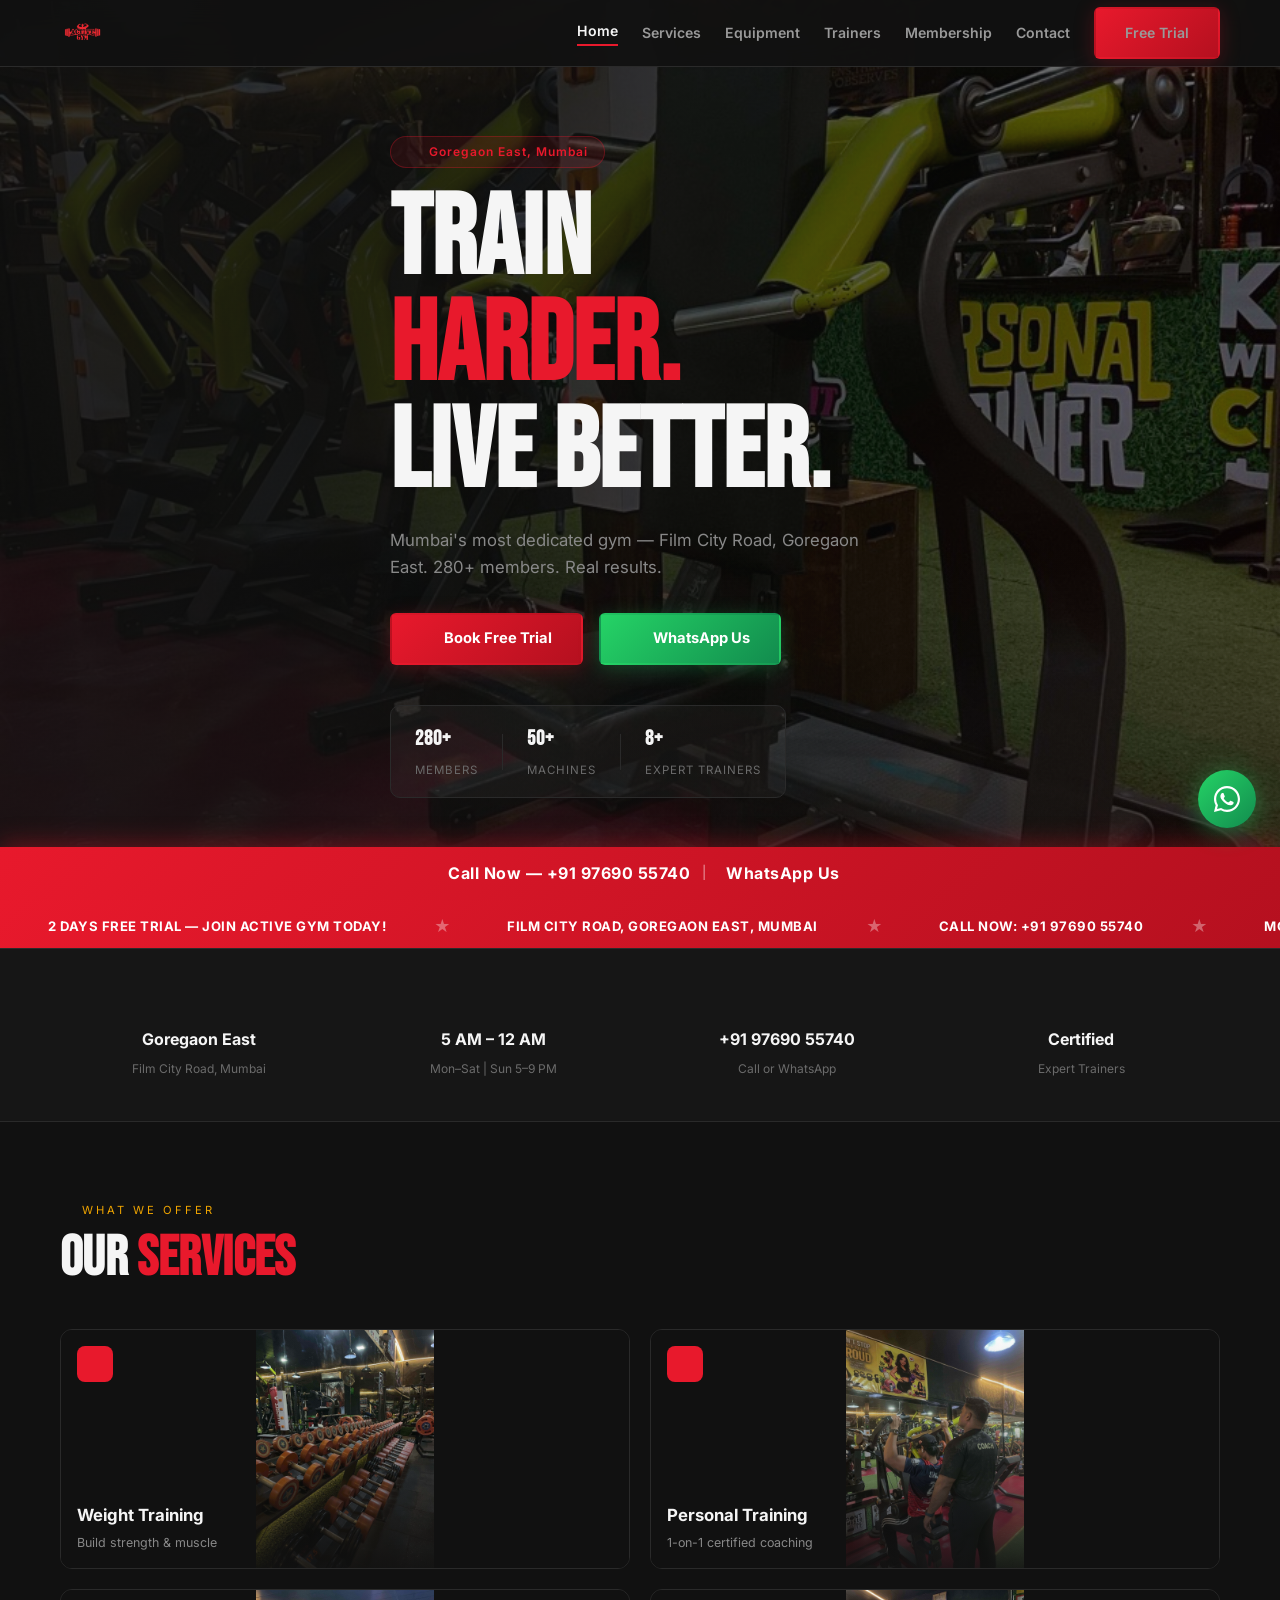
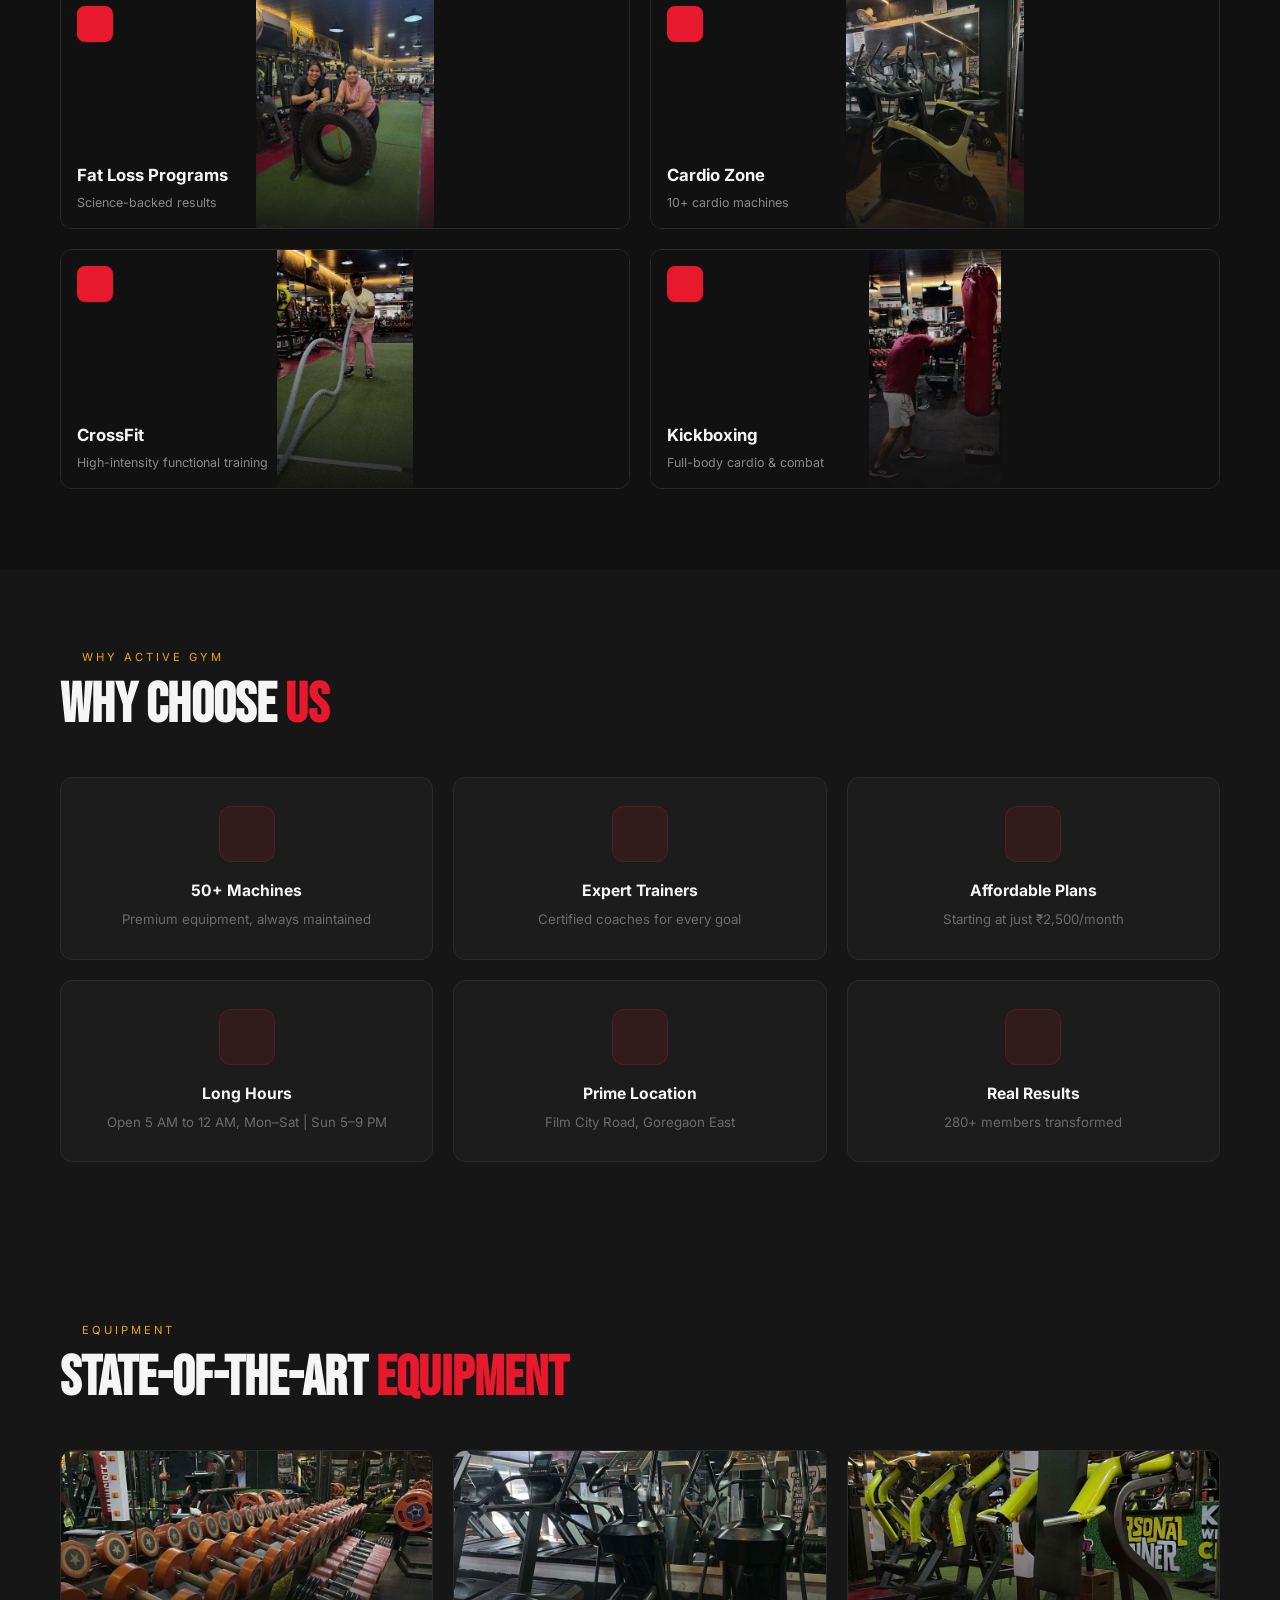
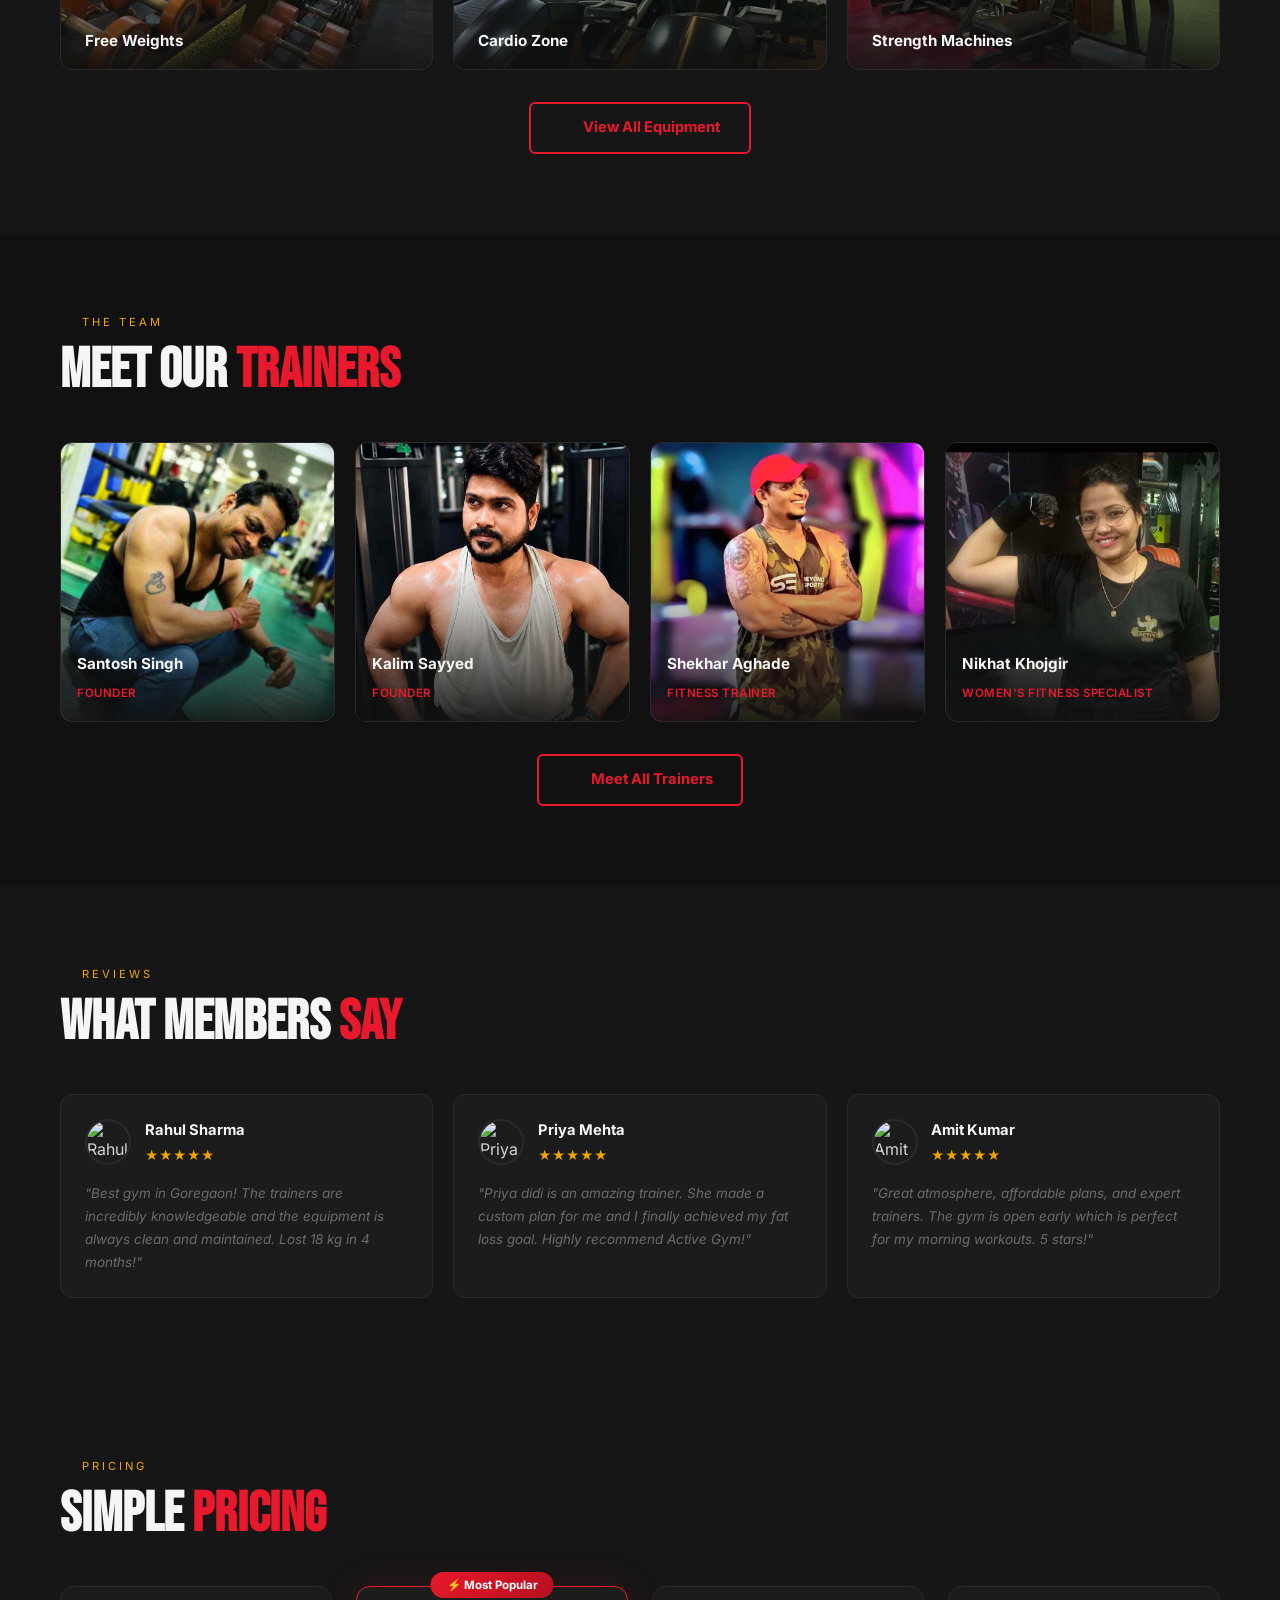
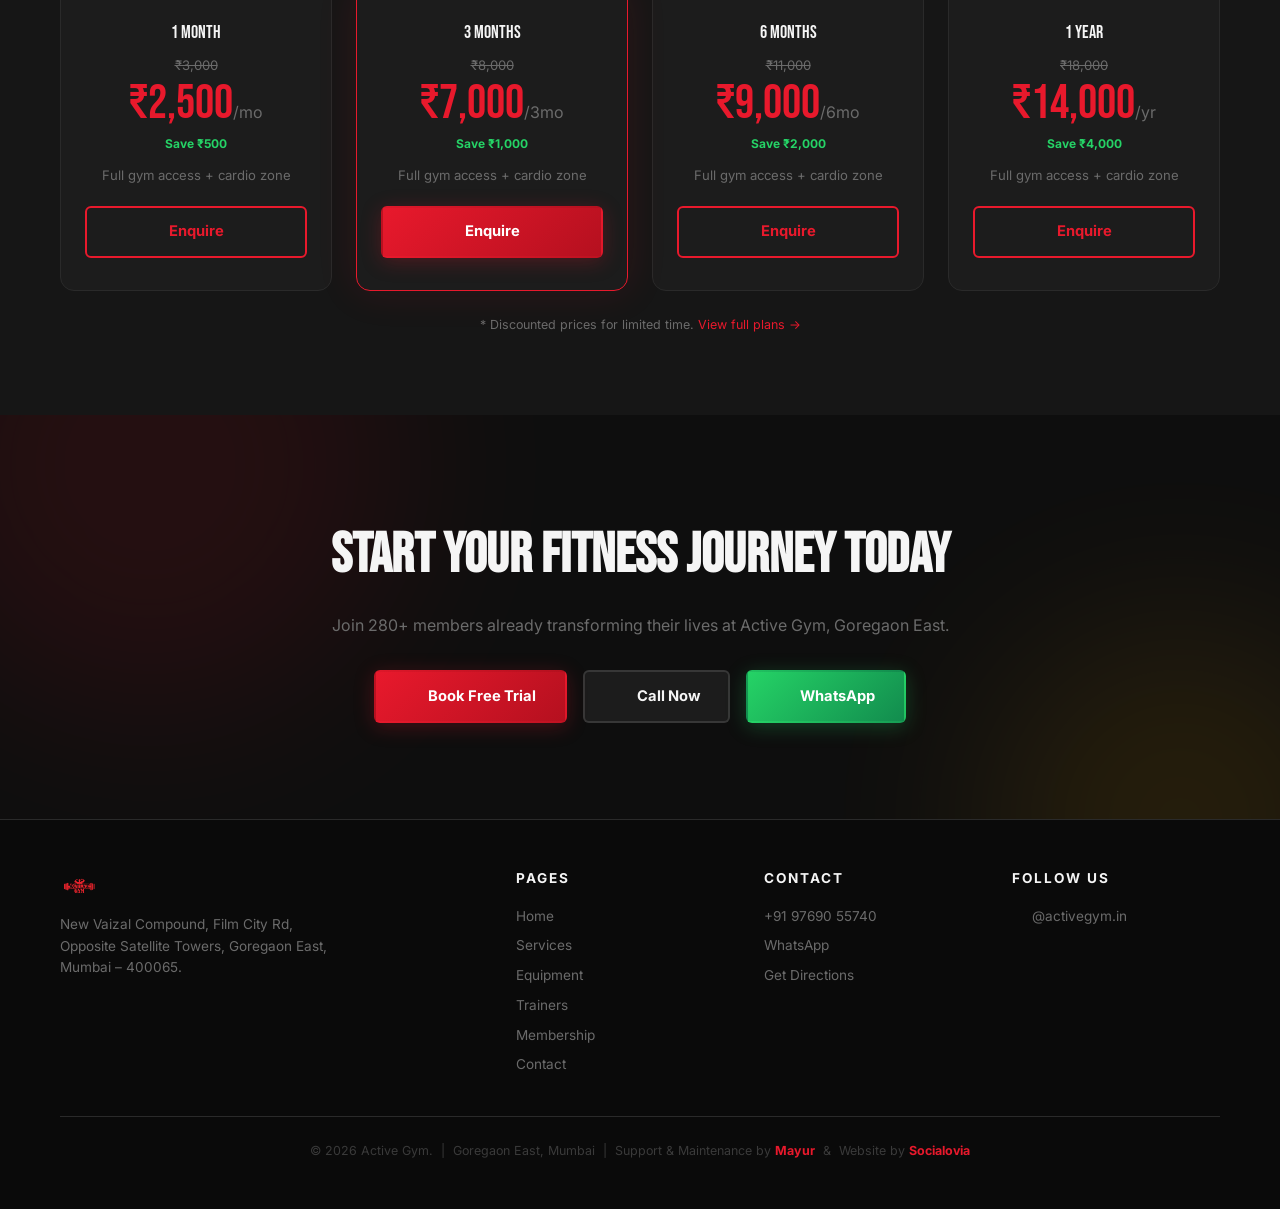
==== commit 88b7337e: "changed mobile number" ====
--- a/index.html
+++ b/index.html
@@ -1,718 +1,559 @@
 <!DOCTYPE html>
 <html lang="en">
-
 <head>
-  <meta charset="UTF-8" />
-  <meta name="viewport" content="width=device-width, initial-scale=1.0" />
-  <title>Active Gym | Best Gym in Goregaon East, Mumbai</title>
-  <meta name="description"
-    content="Active Gym, Goregaon East Mumbai. Premium gym with personal training, crossfit, strength & conditioning. Free 2 day trial. Join now!" />
-  <script type="ap
-  plication/ld+json">
-{
-  "@context": "https://schema.org",
-  "@type": "Gym",
-  "name": "Active Gym",
-  "url": "https://activegym.in",
-  "image": "https://activegym.in/images/hero.png",
-  "telephone": "+91-9769055740",
-  "address": {
-    "@type": "PostalAddress",
-    "streetAddress": "Shop No 3, Opposite Satellite Tower Nearby Vaizal Compound, Film City Road, Goregaon East",
-    "addressLocality": "Mumbai",
-    "addressRegion": "Maharashtra",
-    "postalCode": "400065",
-    "addressCountry": "IN"
-  },
-  "sameAs": [
-    "https://www.instagram.com/activegym.in/"
-  ]
-}
-</script>
-
-  <!-- Open Graph -->
-  <meta property="og:title" content="Active Gym | Best Gym in Goregaon East">
-
-  <meta property="og:description" content="Premium gym in Goregaon East Mumbai.">
-
-  <meta property="og:url" content="https://activegym.in">
-
-  <meta property="og:type" content="website">
-
-  <meta property="og:image" content="https://activegym.in/images/hero.png">
-
-  <!-- Favicon & App Icons -->
-  <link rel="icon" type="image/png" sizes="32x32" href="images/favicon.png" />
-  <link rel="icon" type="image/png" sizes="16x16" href="images/favicon.png" />
-  <link rel="apple-touch-icon" sizes="180x180" href="images/icon-512.png" />
-  <meta name="theme-color" content="#ff4500" />
-
-  <link rel="stylesheet" href="styles.css" />
-  <!-- Google Fonts: Bebas Neue (display) + DM Sans (body) -->
-  <link rel="preconnect" href="https://fonts.googleapis.com" />
-  <link rel="preconnect" href="https://fonts.gstatic.com" crossorigin />
-  <link
-    href="https://fonts.googleapis.com/css2?family=Bebas+Neue&family=DM+Sans:wght@300;400;500;600;700&family=Oswald:wght@400;600;700&display=swap"
-    rel="stylesheet" />
+    <meta charset="UTF-8"/>
+    <meta name="viewport" content="width=device-width, initial-scale=1.0"/>
+    <title>Best Gym in Goregaon | Active Gym – Goregaon East, Mumbai</title>
+    <meta name="description"
+          content="Active Gym – Best gym in Goregaon East, Mumbai. Top-rated gym on Film City Road with 50+ machines, certified trainers, affordable plans starting ₹2,500/month. Book your 2-day free trial today!"/>
+    <meta name="keywords"
+          content="best gym in goregaon, best gym in goregaon east, top gym goregaon, gym near me goregaon, active gym goregaon, gym film city road mumbai, best gym mumbai, affordable gym goregaon, certified trainers goregaon, personal training goregaon east, weight training goregaon, fitness center goregaon east, gym membership goregaon"/>
+    <meta name="robots" content="index, follow"/>
+    <meta name="author" content="Active Gym"/>
+    <link rel="canonical" href="https://www.activegym.in/"/>
+
+    <!-- Open Graph -->
+    <meta property="og:type" content="website"/>
+    <meta property="og:title" content="Best Gym in Goregaon | Active Gym – Goregaon East, Mumbai"/>
+    <meta property="og:description"
+          content="Best gym in Goregaon East, Mumbai. 50+ machines, certified trainers, affordable plans. Film City Road. Book your 2-day free trial!"/>
+    <meta property="og:url" content="https://www.activegym.in/"/>
+    <meta property="og:image" content="https://www.activegym.in/images/active gym logo.png"/>
+    <meta property="og:locale" content="en_IN"/>
+
+    <!-- Schema: Local Business -->
+    <script type="application/ld+json">
+        {
+            "@context": "https://schema.org",
+            "@type": "HealthClub",
+            "name": "Active Gym",
+            "description": "Best gym in Goregaon East, Mumbai. Top-rated fitness center on Film City Road with 50+ machines, certified personal trainers, CrossFit, Kickboxing and affordable membership plans.",
+            "url": "https://www.activegym.in",
+            "telephone": "+919769055740",
+            "priceRange": "₹₹",
+            "image": "https://www.activegym.in/images/active gym logo.png",
+            "address": {
+                "@type": "PostalAddress",
+                "streetAddress": "New Vaizal Compound, Film City Road, Opposite Satellite Towers",
+                "addressLocality": "Goregaon East",
+                "addressRegion": "Maharashtra",
+                "postalCode": "400065",
+                "addressCountry": "IN"
+            },
+            "geo": {
+                "@type": "GeoCoordinates",
+                "latitude": "19.1663",
+                "longitude": "72.8526"
+            },
+            "openingHoursSpecification": [
+                {
+                    "@type": "OpeningHoursSpecification",
+                    "dayOfWeek": [
+                        "Monday",
+                        "Tuesday",
+                        "Wednesday",
+                        "Thursday",
+                        "Friday",
+                        "Saturday"
+                    ],
+                    "opens": "05:00",
+                    "closes": "00:00"
+                },
+                {
+                    "@type": "OpeningHoursSpecification",
+                    "dayOfWeek": "Sunday",
+                    "opens": "17:00",
+                    "closes": "21:00"
+                }
+            ],
+            "sameAs": [
+                "https://www.instagram.com/activegym.in/"
+            ]
+        }
+    </script>
+    <link rel="icon" type="image/png" href="images/active gym logo.png"/>
+    <link rel="preconnect" href="https://fonts.googleapis.com"/>
+    <link rel="preconnect" href="https://fonts.gstatic.com" crossorigin/>
+    <link href="https://fonts.googleapis.com/css2?family=Bebas+Neue&family=Inter:wght@400;600;700&display=swap"
+          rel="stylesheet"/>
+    <script src="https://unpkg.com/lucide@latest/dist/umd/lucide.min.js" defer></script>
+    <link rel="stylesheet" href="shared.css"/>
+    <link rel="stylesheet" href="home.css"/>
 </head>
-
 <body>
 
-  <!-- ========== STICKY NAVBAR ========== -->
-  <nav class="navbar" id="navbar">
-    <div class="nav-container">
-      <a href="#home" class="nav-logo">
-        <span class="logo-active">ACTIVE</span><span class="logo-gym">GYM</span>
-      </a>
-      <button class="nav-toggle" id="navToggle" aria-label="Toggle menu">
-        <span></span><span></span><span></span>
-      </button>
-      <ul class="nav-links" id="navLinks">
-        <li><a href="#home">Home</a></li>
-        <li><a href="#services">Services</a></li>
-        <li><a href="#trainers">Trainers</a></li>
-        <li><a href="#membership">Membership</a></li>
-        <li><a href="#offers">Offers</a></li>
-        <li><a href="#instagram">Gallery</a></li>
-        <li><a href="#reviews">Reviews</a></li>
-        <li><a href="#location">Location</a></li>
-        <li><a href="#contact" class="nav-cta">Join Now</a></li>
-      </ul>
-    </div>
-  </nav>
-
-  <!-- ========== HERO SECTION ========== -->
-  <section class="hero" id="home">
+<!-- NAV -->
+<header class="nav" id="nav">
+    <div class="container nav-inner">
+        <a href="index.html" class="logo"><img loading="lazy" src="images/active gym logo.png" alt="Active Gym"
+                                               style="height:44px;width:auto;object-fit:contain;"/></a>
+        <nav class="nav-links">
+            <a href="index.html" class="active">Home</a>
+            <a href="services.html">Services</a>
+            <a href="equipment.html">Equipment</a>
+            <a href="trainers.html">Trainers</a>
+            <a href="membership.html">Membership</a>
+            <a href="contact.html">Contact</a>
+            <a href="membership.html" class="btn btn-primary">Free Trial</a>
+        </nav>
+        <button class="hamburger" id="hamburger" aria-label="Menu"><i data-lucide="menu"></i></button>
+    </div>
+    <div class="mobile-menu" id="mobileMenu">
+        <a href="index.html">Home</a><a href="services.html">Services</a>
+        <a href="equipment.html">Equipment</a><a href="trainers.html">Trainers</a>
+        <a href="membership.html">Membership</a><a href="contact.html">Contact</a>
+    </div>
+</header>
+
+<!-- HERO -->
+<section class="hero">
     <div class="hero-media">
-      <!-- BACKGROUND VIDEO: gymreel.mp4 -->
-      <video class="hero-video" autoplay loop muted playsinline preload="auto" poster="images/hero.png">
-        <source src="images/gymreel.mp4" type="video/mp4">
-      </video>
-      <div class="hero-overlay"></div>
-    </div>
-    <div class="hero-content fade-in">
-      <p class="hero-eyebrow">Goregaon East, Mumbai</p>
-      <h1 class="hero-title">
-        Transform<br /><span class="accent">Your Body</span>
-      </h1>
-      <p class="hero-sub">Try Our <strong>Free Trial Pass</strong> — No Commitment Needed</p>
-      <div class="hero-actions">
-        <a href="#membership" class="btn btn-primary">Join Now</a>
-        <a href="#contact" class="btn btn-outline">Free Trial</a>
-      </div>
-      <div class="hero-stats">
-        <div class="stat"><span class="stat-num">500+</span><span class="stat-label">Members</span></div>
-        <div class="stat-divider"></div>
-        <div class="stat"><span class="stat-num">5+</span><span class="stat-label">Services</span></div>
-        <div class="stat-divider"></div>
-        <div class="stat"><span class="stat-num">2</span><span class="stat-label">Free Trial Days</span></div>
-      </div>
-    </div>
-    <div class="hero-scroll-hint">
-      <span>Scroll</span>
-      <div class="scroll-line"></div>
-    </div>
-  </section>
-
-  <!-- ========== TICKER STRIP ========== -->
-  <div class="ticker-wrap">
-    <div class="ticker-track">
-      <span>Personal Training</span><span class="dot">●</span>
-      <span>Crossfit</span><span class="dot">●</span>
-      <span>Strength & Conditioning</span><span class="dot">●</span>
-      <span>Cardio</span><span class="dot">●</span>
-      <span>Kickboxing</span><span class="dot">●</span>
-      <span>Free 2 Days Trial</span><span class="dot">●</span>
-      <span>20% Off Yearly Plan</span><span class="dot">●</span>
-      <!-- duplicate for seamless loop -->
-      <span>Personal Training</span><span class="dot">●</span>
-      <span>Crossfit</span><span class="dot">●</span>
-      <span>Strength & Conditioning</span><span class="dot">●</span>
-      <span>Cardio</span><span class="dot">●</span>
-      <span>Kickboxing</span><span class="dot">●</span>
-      <span>Free 2 Days Trial</span><span class="dot">●</span>
-      <span>20% Off Yearly Plan</span><span class="dot">●</span>
-    </div>
-  </div>
-
-  <!-- ========== SERVICES SECTION ========== -->
-  <section class="services" id="services">
-    <div class="services-inner">
-      <!-- Left: Image -->
-      <div class="services-image fade-in-left">
-        <div class="services-img-wrap">
-          <img src="images/services.png" alt="Unleash Your Inner Power – Active Gym" />
-          <div class="services-img-badge">UNLEASH<br />YOUR POWER</div>
-        </div>
-      </div>
-      <!-- Right: Content -->
-      <div class="services-content fade-in-right">
-        <p class="section-eyebrow">What We Offer</p>
-        <h2 class="section-title">World-Class <span class="accent">Training</span><br />Programs</h2>
-        <p class="section-body">Our certified coaches design every program around your goal — whether you're chasing
-          aesthetics, performance, or longevity.</p>
-        <ul class="services-list">
-          <li class="service-item">
-            <div class="si-icon">
-              <svg width="20" height="20" viewBox="0 0 24 24" fill="none" stroke="currentColor" stroke-width="2"
-                stroke-linecap="round" stroke-linejoin="round">
-                <path
-                  d="m6.5 6.5 11 11M21 21l-1.5-1.5M3 3l1.5 1.5M18.5 5.5A2.5 2.5 0 0 1 22 9l-3 3M5.5 18.5A2.5 2.5 0 0 1 2 15l3-3M10 14l4-4M3 9l6-6M15 21l6-6" />
-              </svg>
-            </div>
-            <div>
-              <strong>Personal Training</strong>
-              <p>1-on-1 coaching tailored to your specific goals and fitness level.</p>
-            </div>
-          </li>
-          <li class="service-item">
-            <div class="si-icon">
-              <svg width="20" height="20" viewBox="0 0 24 24" fill="none" stroke="currentColor" stroke-width="2"
-                stroke-linecap="round" stroke-linejoin="round">
-                <path
-                  d="M8.5 14.5A2.5 2.5 0 0 0 11 12c0-1.38-.5-2-1-3-1.072-2.143-.224-4.054 2-6 .5 2.5 2 4.9 4 6.5 2 1.6 3 3.5 3 5.5a7 7 0 1 1-14 0c0-1.153.433-2.294 1-3a2.5 2.5 0 0 0 2.5 2.5z" />
-              </svg>
-            </div>
-            <div>
-              <strong>Crossfit</strong>
-              <p>High-intensity functional movements for explosive results.</p>
-            </div>
-          </li>
-          <li class="service-item">
-            <div class="si-icon">
-              <svg width="20" height="20" viewBox="0 0 24 24" fill="none" stroke="currentColor" stroke-width="2"
-                stroke-linecap="round" stroke-linejoin="round">
-                <circle cx="12" cy="12" r="10" />
-                <circle cx="12" cy="12" r="4" />
-                <path d="M12 2v6M12 16v6M2 12h6M16 12h6" />
-              </svg>
-            </div>
-            <div>
-              <strong>Strength & Conditioning</strong>
-              <p>Build raw power and endurance with progressive overload protocols.</p>
-            </div>
-          </li>
-          <li class="service-item">
-            <div class="si-icon">
-              <svg width="20" height="20" viewBox="0 0 24 24" fill="none" stroke="currentColor" stroke-width="2"
-                stroke-linecap="round" stroke-linejoin="round">
-                <path d="M22 12h-4l-3 9L9 3l-3 9H2" />
-              </svg>
-            </div>
-            <div>
-              <strong>Cardio</strong>
-              <p>Burn fat and boost heart health with varied cardio programs.</p>
-            </div>
-          </li>
-          <li class="service-item">
-            <div class="si-icon">
-              <svg width="20" height="20" viewBox="0 0 24 24" fill="none" stroke="currentColor" stroke-width="2"
-                stroke-linecap="round" stroke-linejoin="round">
-                <path
-                  d="M8.489 17.727h9.867M8.489 17.727V21h9.867v-3.273M8.489 17.727C5.2 15.545 3.556 10.09 4.104 8.455c.438-1.309 2.375-.91 3.289-.546 0-3.818 1.644-4.909 6.03-4.909 4.385 0 6.577 1.09 6.577 6.545 0 4.364-1.096 7.273-1.644 8.182" />
-              </svg>
-            </div>
-            <div>
-              <strong>Kickboxing</strong>
-              <p>Full-body combat training that shreds fat and builds confidence.</p>
-            </div>
-          </li>
-        </ul>
-        <a href="#contact" class="btn btn-primary">Start Free Trial</a>
-      </div>
-    </div>
-  </section>
-
-  <!-- ========== TRAINERS SECTION ========== -->
-  <section class="trainers-section" id="trainers">
-    <div class="container">
-      <div class="fade-in">
-        <p class="section-eyebrow">Professional Coaches</p>
-        <h2 class="section-title">Meet Our <span class="accent">Trainers</span></h2>
-      </div>
-
-      <div class="trainers-grid fade-in">
-        <!-- Trainer 1: Santosh Singh -->
-        <a href="trainer-details.html?trainer=santosh-singh" class="trainer-card-home">
-          <div class="trainer-img-wrap">
-            <img src="images/santosh singh.jpeg" alt="Santosh Singh" />
-            <div class="trainer-img-overlay"></div>
-          </div>
-          <div class="trainer-info-home">
-            <h3>Santosh Singh</h3>
-            <p>Founder</p>
-          </div>
-        </a>
-
-        <!-- Trainer 2: Kalim Sayyed -->
-        <a href="trainer-details.html?trainer=kalim-sayyed" class="trainer-card-home">
-          <div class="trainer-img-wrap">
-            <img src="images/Kalim sayyed.jpeg" alt="Kalim Sayyed" />
-            <div class="trainer-img-overlay"></div>
-          </div>
-          <div class="trainer-info-home">
-            <h3>Kalim Sayyed</h3>
-            <p>Founder</p>
-          </div>
-        </a>
-
-        <!-- Trainer 3: Nikhat Khojir -->
-        <a href="trainer-details.html?trainer=nikhat-khojir" class="trainer-card-home">
-          <div class="trainer-img-wrap">
-            <img src="images/Nikhat Khojgir.jpeg" alt="Nikhat Khojir" />
-            <div class="trainer-img-overlay"></div>
-          </div>
-          <div class="trainer-info-home">
-            <h3>Nikhat Khojir</h3>
-            <p>Women's Fitness Specialist</p>
-          </div>
-        </a>
-
-        <!-- Trainer 4: Shekhar Aghade -->
-        <a href="trainer-details.html?trainer=shekhar-aghade" class="trainer-card-home">
-          <div class="trainer-img-wrap">
-            <img src="images/Shekhar Aghade trainer.jpeg" alt="Shekhar Aghade" />
-            <div class="trainer-img-overlay"></div>
-          </div>
-          <div class="trainer-info-home">
-            <h3>Shekhar Aghade</h3>
-            <p>Fitness Trainer</p>
-          </div>
-        </a>
-      </div>
-
-      <div class="trainers-btn-wrap fade-in">
-        <a href="trainer-details.html" class="btn btn-primary">Meet All Trainers</a>
-      </div>
-    </div>
-  </section>
-
-  <!-- ========== CTA SECTION ========== -->
-  <section class="cta-section" id="cta">
-    <div class="cta-bg">
-      <img src="images/cta.png" alt="Start Training Today" />
-      <div class="cta-overlay"></div>
-    </div>
-    <div class="cta-content fade-in">
-      <p class="cta-eyebrow">The Time Is Now</p>
-      <h2 class="cta-title">Start Training<br /><span class="accent">Today</span></h2>
-      <p class="cta-sub">No More Excuses — Your Best Self Is One Step Away</p>
-      <a href="#contact" class="btn btn-primary btn-lg">Join Today</a>
-    </div>
-  </section>
-
-  <!-- ========== MEMBERSHIP SECTION ========== -->
-  <section class="membership" id="membership">
-    <div class="container">
-      <div class="membership-header fade-in">
-        <p class="section-eyebrow">Flexible Plans</p>
-        <h2 class="section-title">Gym Membership <span class="accent">Offers</span></h2>
-        <p class="section-body">Commit at your own pace. All plans include access to all equipment and group sessions.
-        </p>
-      </div>
-
-      <!-- Membership image banner -->
-      <div class="membership-banner fade-in">
-        <img src="images/membership.png" alt="Active Gym Membership Offers" />
-      </div>
-
-      <div class="plans-grid fade-in">
-        <div class="plan-card">
-          <div class="plan-label">Starter</div>
-          <div class="plan-duration">1 Month</div>
-          <div class="plan-price">₹3,000</div>
-          <ul class="plan-features">
-            <li>Full Equipment Access</li>
-            <li>Group Classes</li>
-            <li>Locker Room</li>
-          </ul>
-          <a href="#contact" class="btn btn-outline btn-sm">Get Started</a>
-        </div>
-        <div class="plan-card">
-          <div class="plan-label">Popular</div>
-          <div class="plan-duration">3 Months</div>
-          <div class="plan-price">₹8,000</div>
-          <ul class="plan-features">
-            <li>Full Equipment Access</li>
-            <li>Group Classes</li>
-            <li>1 Personal Training Session</li>
-            <li>Locker Room</li>
-          </ul>
-          <a href="#contact" class="btn btn-outline btn-sm">Get Started</a>
-        </div>
-        <div class="plan-card plan-featured">
-          <div class="plan-badge">Best Value</div>
-          <div class="plan-label">Committed</div>
-          <div class="plan-duration">6 Months</div>
-          <div class="plan-price">₹11,000</div>
-          <ul class="plan-features">
-            <li>Full Equipment Access</li>
-            <li>Group Classes</li>
-            <li>3 Personal Training Sessions</li>
-            <li>Diet Consultation</li>
-            <li>Locker Room</li>
-          </ul>
-          <a href="#contact" class="btn btn-primary btn-sm">Get Started</a>
-        </div>
-        <div class="plan-card">
-          <div class="plan-badge plan-badge-gold">20% OFF</div>
-          <div class="plan-label">Champion</div>
-          <div class="plan-duration">12 Months</div>
-          <div class="plan-price">₹18,000</div>
-          <div class="plan-orig">Save ₹4,500</div>
-          <ul class="plan-features">
-            <li>Full Equipment Access</li>
-            <li>Unlimited Group Classes</li>
-            <li>6 Personal Training Sessions</li>
-            <li>Diet Consultation</li>
-            <li>Locker Room</li>
-            <li>Priority Booking</li>
-          </ul>
-          <a href="#contact" class="btn btn-outline btn-sm">Get Started</a>
-        </div>
-      </div>
-
-      <!-- Free trial badge -->
-      <div class="trial-banner fade-in">
-        <div class="trial-icon">
-          <svg width="28" height="28" viewBox="0 0 24 24" fill="none" stroke="currentColor" stroke-width="2"
-            stroke-linecap="round" stroke-linejoin="round">
-            <rect x="3" y="8" width="18" height="4" rx="1" />
-            <path
-              d="M12 8v14M19 12v7a2 2 0 0 1-2 2H7a2 2 0 0 1-2-2v-7M7.5 8a2.5 2.5 0 0 1 0-5A4.8 4.8 0 0 1 12 8a4.8 4.8 0 0 1 4.5-5 2.5 2.5 0 0 1 0 5" />
-          </svg>
-        </div>
-        <div>
-          <strong>FREE 2 DAYS TRIAL</strong>
-          <p>Experience the gym before you commit. No credit card required.</p>
-        </div>
-        <a href="#contact" class="btn btn-primary">Claim Free Trial</a>
-      </div>
-    </div>
-  </section>
-
-  <!-- ========== OFFER SECTION ========== -->
-  <section class="offer-section" id="offers">
-    <div class="offer-inner">
-      <div class="offer-img-wrap fade-in-left">
-        <img src="images/getfit.png" alt="Get Fit Be Strong – 20% Off" />
-      </div>
-      <div class="offer-content fade-in-right">
-        <p class="section-eyebrow">Limited Time Offer</p>
-        <h2 class="section-title">Get Fit.<br /><span class="accent">Be Strong.</span></h2>
-        <p class="section-body">New members get an exclusive <strong>20% discount</strong> on their first membership.
-          Walk in stronger, walk out transformed.</p>
-        <div class="offer-highlight">
-          <span class="offer-pct">20%</span>
-          <span class="offer-off">OFF<br /><small>For New Members</small></span>
-        </div>
-        <a href="#contact" class="btn btn-primary btn-lg">Join Today</a>
-      </div>
-    </div>
-  </section>
-
-  <!-- ========== INSTAGRAM / VIDEO SECTION ========== -->
-  <section class="instagram-section" id="instagram">
-    <div class="container">
-      <div class="fade-in">
-        <p class="section-eyebrow">Follow the Journey</p>
-        <h2 class="section-title">Active Gym <span class="accent">In Action</span></h2>
-      </div>
-      <div class="instagram-grid fade-in">
-        <!-- Video preview -->
-        <div class="ig-video-wrap">
-          <video src="images/reel.mp4" muted loop playsinline class="ig-video" id="gymReel"></video>
-          <div class="ig-video-overlay" id="igVideoOverlay">
-            <button class="ig-play-btn" id="igPlayBtn" aria-label="Play video">▶</button>
-            <p>Active Gym Reel</p>
-          </div>
-        </div>
-        <!-- Instagram CTA -->
-        <div class="ig-cta-wrap">
-          <div class="ig-logo">
-            <svg width="36" height="36" viewBox="0 0 24 24" fill="none" stroke="currentColor" stroke-width="2"
-              stroke-linecap="round" stroke-linejoin="round">
-              <rect x="2" y="2" width="20" height="20" rx="5" ry="5" />
-              <path d="M16 11.37A4 4 0 1 1 12.63 8 4 4 0 0 1 16 11.37zM17.5 6.5h.01" />
-            </svg>
-          </div>
-          <h3>Follow Us<br />@activegym.in</h3>
-          <p>See daily workouts, transformations, and member stories on Instagram.</p>
-          <a href="https://www.instagram.com/activegym.in/" target="_blank" rel="noopener" class="btn btn-primary">Watch
-            on Instagram</a>
-        </div>
-      </div>
-    </div>
-  </section>
-
-  <!-- ========== REVIEWS SECTION ========== -->
-  <section class="reviews" id="reviews">
-    <div class="container">
-      <div class="fade-in">
-        <p class="section-eyebrow">Member Love</p>
-        <h2 class="section-title">See What Our <span class="accent">Members Say</span></h2>
-      </div>
-      <div class="reviews-grid fade-in">
-        <div class="review-card">
-          <div class="review-stars">★★★★★</div>
-          <p class="review-text">"Best gym in Goregaon East! The trainers are super professional and the equipment is
-            top-notch. Lost 12 kg in 4 months!"</p>
-          <div class="review-author">
-            <div class="review-avatar">R</div>
-            <div><strong>Rahul M.</strong><span>Member since 2023</span></div>
-          </div>
-        </div>
-        <div class="review-card">
-          <div class="review-stars">★★★★★</div>
-          <p class="review-text">"Active Gym changed my life. The kickboxing classes are incredible and the atmosphere
-            is so motivating. Highly recommend!"</p>
-          <div class="review-author">
-            <div class="review-avatar">P</div>
-            <div><strong>Priya S.</strong><span>Member since 2022</span></div>
-          </div>
-        </div>
-        <div class="review-card">
-          <div class="review-stars">★★★★★</div>
-          <p class="review-text">"The free 2-day trial convinced me instantly. Joined the 12-month plan and it's been
-            the best investment in myself."</p>
-          <div class="review-author">
-            <div class="review-avatar">A</div>
-            <div><strong>Amit K.</strong><span>Member since 2024</span></div>
-          </div>
-        </div>
-      </div>
-      <div class="reviews-jd fade-in">
-        <p>Read more reviews from our members on JustDial</p>
-        <a href="https://www.justdial.com/Mumbai/Active-Gym-Opposite-Satellite-Tower-Nearby-Vaizal-Compound-Goregaon-East/022PXX22-XX22-121221103245-M7Y5_BZDET"
-          target="_blank" rel="noopener" class="btn btn-outline jd-btn">
-          <span>View on JustDial</span>
-          <svg class="jd-star" width="16" height="16" viewBox="0 0 24 24" fill="currentColor" stroke="none">
-            <polygon
-              points="12 2 15.09 8.26 22 9.27 17 14.14 18.18 21.02 12 17.77 5.82 21.02 7 14.14 2 9.27 8.91 8.26 12 2" />
-          </svg>
-        </a>
-      </div>
-    </div>
-  </section>
-
-  <!-- ========== LOCATION SECTION ========== -->
-  <section class="location" id="location">
-    <div class="container">
-      <div class="fade-in">
-        <p class="section-eyebrow">Find Us</p>
-        <h2 class="section-title">We're in <span class="accent">Goregaon East</span></h2>
-      </div>
-      <div class="location-inner fade-in">
-        <div class="location-info">
-          <div class="loc-item">
-            <span class="loc-icon">
-              <svg width="20" height="20" viewBox="0 0 24 24" fill="none" stroke="currentColor" stroke-width="2"
-                stroke-linecap="round" stroke-linejoin="round">
-                <path d="M21 10c0 7-9 13-9 13s-9-6-9-13a9 9 0 0 1 18 0z" />
-                <circle cx="12" cy="10" r="3" />
-              </svg>
+        <video class="hero-video" autoplay loop muted playsinline webkit-playsinline preload="auto"
+               poster="images/chest machines.jpeg">
+            <source src="images/gymreel.mp4" type="video/mp4"/>
+        </video>
+    </div>
+    <div class="hero-overlay"></div>
+    <div class="container">
+        <div class="hero-content">
+            <div class="hero-tag"><i data-lucide="map-pin" class="icon-sm"></i> Goregaon East, Mumbai</div>
+            <h1 class="fade-in-up">TRAIN<br/><span class="accent">HARDER.</span><br/>LIVE BETTER.</h1>
+            <p class="hero-sub fade-in-up delay-1">Mumbai's most dedicated gym — Film City Road, Goregaon East. 280+
+                members. Real results.</p>
+            <div class="hero-btns fade-in-up delay-2">
+                <a href="membership.html" class="btn btn-primary"><i data-lucide="calendar-check" class="icon-sm"></i>
+                    Book Free Trial</a>
+                <a href="https://wa.me/919769055740" class="btn btn-whatsapp" target="_blank"><i
+                        data-lucide="message-circle" class="icon-sm"></i> WhatsApp Us</a>
+            </div>
+            <div class="hero-stats fade-in-up delay-3">
+                <div class="hstat"><strong>280+</strong><span>Members</span></div>
+                <div class="hstat-div"></div>
+                <div class="hstat"><strong>50+</strong><span>Machines</span></div>
+                <div class="hstat-div"></div>
+                <div class="hstat"><strong>8+</strong><span>Expert Trainers</span></div>
+            </div>
+        </div>
+    </div>
+    <div class="hero-scroll bounce"><i data-lucide="chevrons-down"></i></div>
+</section>
+
+<!-- MARQUEE -->
+<div class="marquee-bar">
+    <div class="marquee-track">
+        <span class="marquee-item"><i data-lucide="gift"></i> 2 Days FREE Trial — Join Active Gym Today!</span>
+        <span class="marquee-sep">★</span>
+        <span class="marquee-item"><i data-lucide="map-pin"></i> Film City Road, Goregaon East, Mumbai</span>
+        <span class="marquee-sep">★</span>
+        <span class="marquee-item"><i data-lucide="phone-call"></i> Call Now: +91 97690 55740</span>
+        <span class="marquee-sep">★</span>
+        <span class="marquee-item"><i data-lucide="clock"></i> Mon–Sat: 5 AM – 12 AM | Sun: 5 PM – 9 PM</span>
+        <span class="marquee-sep">★</span>
+        <span class="marquee-item"><i data-lucide="gift"></i> 2 Days FREE Trial — Join Active Gym Today!</span>
+        <span class="marquee-sep">★</span>
+        <span class="marquee-item"><i data-lucide="map-pin"></i> Film City Road, Goregaon East, Mumbai</span>
+        <span class="marquee-sep">★</span>
+        <span class="marquee-item"><i data-lucide="phone-call"></i> Call Now: +91 97690 55740</span>
+        <span class="marquee-sep">★</span>
+        <span class="marquee-item"><i data-lucide="clock"></i> Mon–Sat: 5 AM – 12 AM | Sun: 5 PM – 9 PM</span>
+        <span class="marquee-sep">★</span>
+    </div>
+</div>
+
+<!-- TRUST BAR -->
+<section class="trust-bar">
+    <div class="container">
+        <div class="trust-grid">
+            <div class="trust-item">
+                <i data-lucide="map-pin" class="ti red"></i>
+                <strong>Goregaon East</strong>
+                <span>Film City Road, Mumbai</span>
+            </div>
+            <div class="trust-item">
+                <i data-lucide="clock" class="ti gold"></i>
+                <strong>5 AM – 12 AM</strong>
+                <span>Mon–Sat | Sun 5–9 PM</span>
+            </div>
+            <div class="trust-item">
+                <i data-lucide="phone" class="ti red"></i>
+                <strong>+91 97690 55740</strong>
+                <span>Call or WhatsApp</span>
+            </div>
+            <div class="trust-item">
+                <i data-lucide="shield-check" class="ti gold"></i>
+                <strong>Certified</strong>
+                <span>Expert Trainers</span>
+            </div>
+        </div>
+    </div>
+</section>
+
+<!-- SERVICES -->
+<section class="section">
+    <div class="container">
+        <p class="section-tag animate-up"><i data-lucide="layers" class="icon-sm"></i> What We Offer</p>
+        <h2 class="section-title animate-up">Our <span class="accent">Services</span></h2>
+        <div class="services-grid">
+            <a href="services.html" class="svc-card animate-up">
+                <img loading="lazy" src="images/Dumbells.jpeg" alt="Weight Training"/>
+                <div class="svc-overlay"></div>
+                <div class="svc-badge"><i data-lucide="dumbbell"></i></div>
+                <div class="svc-info"><h3>Weight Training</h3>
+                    <p>Build strength &amp; muscle</p></div>
+            </a>
+            <a href="services.html" class="svc-card animate-up">
+                <img loading="lazy" src="images/Personal training.jpeg" alt="Personal Training"/>
+                <div class="svc-overlay"></div>
+                <div class="svc-badge"><i data-lucide="target"></i></div>
+                <div class="svc-info"><h3>Personal Training</h3>
+                    <p>1-on-1 certified coaching</p></div>
+            </a>
+            <a href="services.html" class="svc-card animate-up">
+                <img loading="lazy" src="images/fat loss program.JPG.jpeg" alt="Fat Loss Programs"
+                     style="object-fit: contain; object-position: center; background:#111;"/>
+                <div class="svc-overlay"></div>
+                <div class="svc-badge"><i data-lucide="flame"></i></div>
+                <div class="svc-info"><h3>Fat Loss Programs</h3>
+                    <p>Science-backed results</p></div>
+            </a>
+            <a href="services.html" class="svc-card animate-up">
+                <img loading="lazy" src="images/stationery cycles.jpeg" alt="Cardio Zone"/>
+                <div class="svc-overlay"></div>
+                <div class="svc-badge"><i data-lucide="activity"></i></div>
+                <div class="svc-info"><h3>Cardio Zone</h3>
+                    <p>10+ cardio machines</p></div>
+            </a>
+            <a href="services.html#crossfit" class="svc-card animate-up">
+                <img loading="lazy" src="images/crossfit.jpeg" alt="CrossFit"
+                     style="object-fit: contain; object-position: center; background:#111;"/>
+                <div class="svc-overlay"></div>
+                <div class="svc-badge"><i data-lucide="zap"></i></div>
+                <div class="svc-info"><h3>CrossFit</h3>
+                    <p>High-intensity functional training</p></div>
+            </a>
+            <a href="services.html#kickboxing" class="svc-card animate-up">
+                <img loading="lazy" src="images/kickboxing.jpeg" alt="Kickboxing" style="object-position: center 30%;"/>
+                <div class="svc-overlay"></div>
+                <div class="svc-badge"><i data-lucide="shield"></i></div>
+                <div class="svc-info"><h3>Kickboxing</h3>
+                    <p>Full-body cardio & combat</p></div>
+            </a>
+        </div>
+    </div>
+</section>
+
+<!-- WHY CHOOSE US -->
+<section class="section why-section">
+    <div class="container">
+        <p class="section-tag animate-up"><i data-lucide="star" class="icon-sm"></i> Why Active Gym</p>
+        <h2 class="section-title animate-up">Why Choose <span class="accent">Us</span></h2>
+        <div class="why-grid">
+            <div class="why-card animate-up">
+                <div class="why-icon"><i data-lucide="dumbbell"></i></div>
+                <h3>50+ Machines</h3>
+                <p>Premium equipment, always maintained</p>
+            </div>
+            <div class="why-card animate-up">
+                <div class="why-icon"><i data-lucide="users"></i></div>
+                <h3>Expert Trainers</h3>
+                <p>Certified coaches for every goal</p>
+            </div>
+            <div class="why-card animate-up">
+                <div class="why-icon"><i data-lucide="indian-rupee"></i></div>
+                <h3>Affordable Plans</h3>
+                <p>Starting at just ₹2,500/month</p>
+            </div>
+            <div class="why-card animate-up">
+                <div class="why-icon"><i data-lucide="clock"></i></div>
+                <h3>Long Hours</h3>
+                <p>Open 5 AM to 12 AM, Mon–Sat | Sun 5–9 PM</p>
+            </div>
+            <div class="why-card animate-up">
+                <div class="why-icon"><i data-lucide="map-pin"></i></div>
+                <h3>Prime Location</h3>
+                <p>Film City Road, Goregaon East</p>
+            </div>
+            <div class="why-card animate-up">
+                <div class="why-icon"><i data-lucide="trophy"></i></div>
+                <h3>Real Results</h3>
+                <p>280+ members transformed</p>
+            </div>
+        </div>
+    </div>
+</section>
+
+<!-- EQUIPMENT TEASER -->
+<section class="section equip-teaser">
+    <div class="container">
+        <p class="section-tag animate-up"><i data-lucide="settings-2" class="icon-sm"></i> Equipment</p>
+        <h2 class="section-title animate-up">State-of-the-Art <span class="accent">Equipment</span></h2>
+        <div class="equip-teaser-grid">
+            <a href="equipment.html" class="equip-teaser-card animate-up">
+                <img loading="lazy" src="images/Dumbells.jpeg" alt="Free Weights"/>
+                <div class="equip-teaser-overlay"></div>
+                <div class="equip-teaser-info"><i data-lucide="dumbbell"></i> Free Weights</div>
+            </a>
+            <a href="equipment.html" class="equip-teaser-card animate-up">
+                <img loading="lazy" src="images/elliptical trainer.jpeg" alt="Cardio Zone"/>
+                <div class="equip-teaser-overlay"></div>
+                <div class="equip-teaser-info"><i data-lucide="activity"></i> Cardio Zone</div>
+            </a>
+            <a href="equipment.html" class="equip-teaser-card animate-up">
+                <img loading="lazy" src="images/chest machines.jpeg" alt="Strength Machines"/>
+                <div class="equip-teaser-overlay"></div>
+                <div class="equip-teaser-info"><i data-lucide="settings-2"></i> Strength Machines</div>
+            </a>
+        </div>
+        <div style="text-align:center;margin-top:2rem">
+            <a href="equipment.html" class="btn btn-outline"><i data-lucide="arrow-right" class="icon-sm"></i> View All
+                Equipment</a>
+        </div>
+    </div>
+</section>
+
+<!-- TRAINERS TEASER -->
+<section class="section trainers-teaser">
+    <div class="container">
+        <p class="section-tag animate-up"><i data-lucide="users" class="icon-sm"></i> The Team</p>
+        <h2 class="section-title animate-up">Meet Our <span class="accent">Trainers</span></h2>
+        <div class="trainer-teaser-grid">
+            <div class="trainer-teaser-card animate-up">
+                <img loading="lazy" src="images/santosh singh.jpeg"
+                     onerror="this.src='https://images.unsplash.com/photo-1567013127542-490d757e51fc?w=500&h=600&fit=crop&q=80'"
+                     alt="Santosh Singh"/>
+                <div class="trainer-teaser-overlay"></div>
+                <div class="trainer-teaser-info"><h3>Santosh Singh</h3><span>Founder</span></div>
+            </div>
+            <div class="trainer-teaser-card animate-up">
+                <img loading="lazy" src="images/Kalim sayyed.jpeg"
+                     onerror="this.src='https://images.unsplash.com/photo-1594381898411-846e7d193883?w=500&h=600&fit=crop&q=80'"
+                     alt="Kalim Sayyed"/>
+                <div class="trainer-teaser-overlay"></div>
+                <div class="trainer-teaser-info"><h3>Kalim Sayyed</h3><span>Founder</span></div>
+            </div>
+            <div class="trainer-teaser-card animate-up">
+                <img loading="lazy" src="images/Shekhar Aghade trainer.jpeg"
+                     onerror="this.src='https://images.unsplash.com/photo-1583454110551-21f2fa2afe61?w=500&h=600&fit=crop&q=80'"
+                     alt="Shekhar Aghade – Fitness Trainer"/>
+                <div class="trainer-teaser-overlay"></div>
+                <div class="trainer-teaser-info"><h3>Shekhar Aghade</h3><span>Fitness Trainer</span></div>
+            </div>
+            <div class="trainer-teaser-card animate-up">
+                <img loading="lazy" src="images/Nikhat Khojgir.jpeg"
+                     onerror="this.src='https://images.unsplash.com/photo-1571731956672-f2b94d7dd0cb?w=500&h=600&fit=crop&q=80'"
+                     alt="Nikhat Khojgir"/>
+                <div class="trainer-teaser-overlay"></div>
+                <div class="trainer-teaser-info"><h3>Nikhat Khojgir</h3><span>Women's Fitness Specialist</span></div>
+            </div>
+        </div>
+        <div style="text-align:center;margin-top:2rem">
+            <a href="trainers.html" class="btn btn-outline"><i data-lucide="users" class="icon-sm"></i> Meet All
+                Trainers</a>
+        </div>
+    </div>
+</section>
+
+<!-- REVIEWS -->
+<section class="section reviews-section">
+    <div class="container">
+        <p class="section-tag animate-up"><i data-lucide="star" class="icon-sm"></i> Reviews</p>
+        <h2 class="section-title animate-up">What Members <span class="accent">Say</span></h2>
+        <div class="reviews-grid">
+            <div class="review-card animate-up">
+                <div class="review-top">
+                    <img class="review-av" src="https://images.unsplash.com/photo-1567013127542-490d757e51fc?w=100&q=80"
+                         alt="Rahul Sharma"/>
+                    <div>
+                        <strong>Rahul Sharma</strong>
+                        <div class="stars"></div>
+                    </div>
+                    <i data-lucide="quote" class="qicon"></i>
+                </div>
+                <p>"Best gym in Goregaon! The trainers are incredibly knowledgeable and the equipment is always clean
+                    and maintained. Lost 18 kg in 4 months!"</p>
+            </div>
+            <div class="review-card animate-up">
+                <div class="review-top">
+                    <img class="review-av" src="https://images.unsplash.com/photo-1594381898411-846e7d193883?w=100&q=80"
+                         alt="Priya Mehta"/>
+                    <div>
+                        <strong>Priya Mehta</strong>
+                        <div class="stars"></div>
+                    </div>
+                    <i data-lucide="quote" class="qicon"></i>
+                </div>
+                <p>"Priya didi is an amazing trainer. She made a custom plan for me and I finally achieved my fat loss
+                    goal. Highly recommend Active Gym!"</p>
+            </div>
+            <div class="review-card animate-up">
+                <div class="review-top">
+                    <img class="review-av" src="https://images.unsplash.com/photo-1583454110551-21f2fa2afe61?w=100&q=80"
+                         alt="Amit Kumar"/>
+                    <div>
+                        <strong>Amit Kumar</strong>
+                        <div class="stars"></div>
+                    </div>
+                    <i data-lucide="quote" class="qicon"></i>
+                </div>
+                <p>"Great atmosphere, affordable plans, and expert trainers. The gym is open early which is perfect for
+                    my morning workouts. 5 stars!"</p>
+            </div>
+        </div>
+    </div>
+</section>
+
+<!-- MEMBERSHIP TEASER -->
+<section class="section" style="background:#161616">
+    <div class="container">
+        <p class="section-tag animate-up"><i data-lucide="tag" class="icon-sm"></i> Pricing</p>
+        <h2 class="section-title animate-up">Simple <span class="accent">Pricing</span></h2>
+        <div style="display:grid;grid-template-columns:repeat(auto-fit,minmax(200px,1fr));gap:1.5rem;align-items:center">
+
+            <!-- 1 Month -->
+            <div style="background:#1c1c1c;border:1px solid #2a2a2a;border-radius:14px;padding:2rem 1.5rem;text-align:center">
+                <div style="font-family:'Bebas Neue',sans-serif;font-size:1.1rem;color:#f5f5f5;margin-bottom:0.5rem">1
+                    Month
+                </div>
+                <div style="font-size:0.82rem;color:#6b6b6b;text-decoration:line-through;margin-bottom:0.25rem">₹3,000
+                </div>
+                <div style="font-family:'Bebas Neue',sans-serif;font-size:3rem;color:#e8192c;line-height:1">₹2,500<span
+                        style="font-size:1rem;color:#6b6b6b;font-family:Inter,sans-serif">/mo</span></div>
+                <div style="font-size:0.75rem;color:#25d366;font-weight:700;margin:0.35rem 0 0.75rem">Save ₹500</div>
+                <p style="font-size:0.82rem;color:#6b6b6b;margin:0 0 1.25rem">Full gym access + cardio zone</p>
+                <a href="membership.html" class="btn btn-outline" style="width:100%;justify-content:center">Enquire</a>
+            </div>
+
+            <!-- 3 Months (Most Popular) -->
+            <div style="position:relative">
+                <div style="position:absolute;top:-14px;left:50%;transform:translateX(-50%);background:linear-gradient(135deg,#e8192c,#b5101f);color:#fff;font-size:0.72rem;font-weight:700;padding:0.25rem 1rem;border-radius:20px;white-space:nowrap">
+                    ⚡ Most Popular
+                </div>
+                <div style="background:#1c1c1c;border:1px solid #e8192c;border-radius:14px;padding:2rem 1.5rem;text-align:center;box-shadow:0 0 40px rgba(232,25,44,0.12)">
+                    <div style="font-family:'Bebas Neue',sans-serif;font-size:1.1rem;color:#f5f5f5;margin-bottom:0.5rem">
+                        3 Months
+                    </div>
+                    <div style="font-size:0.82rem;color:#6b6b6b;text-decoration:line-through;margin-bottom:0.25rem">
+                        ₹8,000
+                    </div>
+                    <div style="font-family:'Bebas Neue',sans-serif;font-size:3rem;color:#e8192c;line-height:1">
+                        ₹7,000<span style="font-size:1rem;color:#6b6b6b;font-family:Inter,sans-serif">/3mo</span></div>
+                    <div style="font-size:0.75rem;color:#25d366;font-weight:700;margin:0.35rem 0 0.75rem">Save ₹1,000
+                    </div>
+                    <p style="font-size:0.82rem;color:#6b6b6b;margin:0 0 1.25rem">Full gym access + cardio zone</p>
+                    <a href="membership.html" class="btn btn-primary"
+                       style="width:100%;justify-content:center">Enquire</a>
+                </div>
+            </div>
+
+            <!-- 6 Months -->
+            <div style="background:#1c1c1c;border:1px solid #2a2a2a;border-radius:14px;padding:2rem 1.5rem;text-align:center">
+                <div style="font-family:'Bebas Neue',sans-serif;font-size:1.1rem;color:#f5f5f5;margin-bottom:0.5rem">6
+                    Months
+                </div>
+                <div style="font-size:0.82rem;color:#6b6b6b;text-decoration:line-through;margin-bottom:0.25rem">
+                    ₹11,000
+                </div>
+                <div style="font-family:'Bebas Neue',sans-serif;font-size:3rem;color:#e8192c;line-height:1">₹9,000<span
+                        style="font-size:1rem;color:#6b6b6b;font-family:Inter,sans-serif">/6mo</span></div>
+                <div style="font-size:0.75rem;color:#25d366;font-weight:700;margin:0.35rem 0 0.75rem">Save ₹2,000</div>
+                <p style="font-size:0.82rem;color:#6b6b6b;margin:0 0 1.25rem">Full gym access + cardio zone</p>
+                <a href="membership.html" class="btn btn-outline" style="width:100%;justify-content:center">Enquire</a>
+            </div>
+
+            <!-- 1 Year -->
+            <div style="background:#1c1c1c;border:1px solid #2a2a2a;border-radius:14px;padding:2rem 1.5rem;text-align:center">
+                <div style="font-family:'Bebas Neue',sans-serif;font-size:1.1rem;color:#f5f5f5;margin-bottom:0.5rem">1
+                    Year
+                </div>
+                <div style="font-size:0.82rem;color:#6b6b6b;text-decoration:line-through;margin-bottom:0.25rem">
+                    ₹18,000
+                </div>
+                <div style="font-family:'Bebas Neue',sans-serif;font-size:3rem;color:#e8192c;line-height:1">₹14,000<span
+                        style="font-size:1rem;color:#6b6b6b;font-family:Inter,sans-serif">/yr</span></div>
+                <div style="font-size:0.75rem;color:#25d366;font-weight:700;margin:0.35rem 0 0.75rem">Save ₹4,000</div>
+                <p style="font-size:0.82rem;color:#6b6b6b;margin:0 0 1.25rem">Full gym access + cardio zone</p>
+                <a href="membership.html" class="btn btn-outline" style="width:100%;justify-content:center">Enquire</a>
+            </div>
+
+        </div>
+        <p style="text-align:center;margin-top:1.5rem;font-size:0.78rem;color:#6b6b6b">* Discounted prices for limited
+            time. <a href="membership.html" style="color:#e8192c">View full plans →</a></p>
+    </div>
+</section>
+
+<!-- FINAL CTA -->
+<section class="final-cta">
+    <div class="cta-shapes">
+        <div class="cs1"></div>
+        <div class="cs2"></div>
+    </div>
+    <div class="container cta-inner animate-up">
+        <i data-lucide="trophy" class="cta-trophy float"></i>
+        <h2>Start Your Fitness Journey Today</h2>
+        <p>Join 280+ members already transforming their lives at Active Gym, Goregaon East.</p>
+        <div class="cta-btns">
+            <a href="membership.html" class="btn btn-primary"><i data-lucide="calendar-check" class="icon-sm"></i> Book
+                Free Trial</a>
+            <a href="tel:+919769055740" class="btn btn-ghost"><i data-lucide="phone-call" class="icon-sm"></i> Call Now</a>
+            <a href="https://wa.me/919769055740" class="btn btn-whatsapp" target="_blank"><i
+                    data-lucide="message-circle" class="icon-sm"></i> WhatsApp</a>
+        </div>
+    </div>
+</section>
+
+<!-- FOOTER -->
+<footer class="footer">
+    <div class="container">
+        <div class="footer-grid">
+            <div class="footer-brand"><a href="index.html" class="logo"><img loading="lazy"
+                                                                             src="images/active gym logo.png"
+                                                                             alt="Active Gym"
+                                                                             style="height:38px;width:auto;object-fit:contain;"/></a>
+                <p>New Vaizal Compound, Film City Rd, Opposite Satellite Towers, Goregaon East, Mumbai – 400065.</p>
+            </div>
+            <div class="footer-col"><h4>Pages</h4><a href="index.html">Home</a><a href="services.html">Services</a><a
+                    href="equipment.html">Equipment</a><a href="trainers.html">Trainers</a><a href="membership.html">Membership</a><a
+                    href="contact.html">Contact</a></div>
+            <div class="footer-col"><h4>Contact</h4><a href="tel:+919769055740">+91 97690 55740</a><a
+                    href="https://wa.me/919769055740" target="_blank">WhatsApp</a><a href="contact.html">Get
+                Directions</a></div>
+            <div class="footer-col"><h4>Follow Us</h4><a href="https://www.instagram.com/activegym.in/" target="_blank"
+                                                         rel="noopener"><i data-lucide="instagram" class="icon-sm"></i>
+                @activegym.in</a></div>
+        </div>
+        <div class="footer-bottom">
+            <span>
+                © 2026 Active Gym. &nbsp;|&nbsp;
+                Goregaon East, Mumbai &nbsp;|&nbsp;
+                Support &amp; Maintenance by
+                <a href="https://linktr.ee/mayur01" target="_blank" rel="noopener">Mayur</a>
+                &nbsp;&amp;&nbsp;
+                Website by
+                <a href="https://www.socialovia.com" target="_blank" rel="noopener">Socialovia</a>
             </span>
-            <div>
-              <strong>Address</strong>
-              <p>Shop No 3, Opposite Satellite Tower, Nearby Vaizal Compound, Film City Road, Goregaon East, Mumbai –
-                400065</p>
-            </div>
-          </div>
-          <div class="loc-item">
-            <span class="loc-icon">
-              <svg width="20" height="20" viewBox="0 0 24 24" fill="none" stroke="currentColor" stroke-width="2"
-                stroke-linecap="round" stroke-linejoin="round">
-                <path
-                  d="M22 16.92v3a2 2 0 0 1-2.18 2 19.79 19.79 0 0 1-8.63-3.07 19.5 19.5 0 0 1-6-6 19.79 19.79 0 0 1-3.07-8.67A2 2 0 0 1 4.11 2h3a2 2 0 0 1 2 1.72 12.84 12.84 0 0 0 .7 2.81 2 2 0 0 1-.45 2.11L8.09 9.91a16 16 0 0 0 6 6l1.27-1.27a2 2 0 0 1 2.11-.45 12.84 12.84 0 0 0 2.81.7A2 2 0 0 1 22 16.92z" />
-              </svg>
-            </span>
-            <div>
-              <strong>Phone</strong>
-              <p><a href="tel:+919769055740">+91 9769055740</a><br /><a href="tel:+919619242423">+91 9619242423</a></p>
-            </div>
-          </div>
-          <div class="loc-item">
-            <span class="loc-icon">
-              <svg width="20" height="20" viewBox="0 0 24 24" fill="none" stroke="currentColor" stroke-width="2"
-                stroke-linecap="round" stroke-linejoin="round">
-                <circle cx="12" cy="12" r="10" />
-                <polyline points="12 6 12 12 16 14" />
-              </svg>
-            </span>
-            <div>
-              <strong>Hours</strong>
-              <p>Monday – Saturday: 6:00 AM – 10:00 PM<br />Sunday: 7:00 AM – 8:00 PM</p>
-            </div>
-          </div>
-          <a href="https://maps.app.goo.gl/x2N7vGLU5h2f4jcv7" target="_blank" rel="noopener" class="btn btn-primary">Get
-            Directions</a>
-        </div>
-        <div class="map-wrap">
-          <iframe
-            src="https://www.google.com/maps/embed?pb=!1m18!1m12!1m3!1d3768.4638937421178!2d72.87435909999999!3d19.174930499999995!2m3!1f0!2f0!3f0!3m2!1i1024!2i768!4f13.1!3m3!1m2!1s0x3be7b70a0145a0b3%3A0x8924d5a3ea8f32e4!2sActive%20GYM!5e0!3m2!1sen!2sin!4v1777400757003!5m2!1sen!2sin"
-            width="100%" height="400" style="border:0;" allowfullscreen="" loading="lazy"
-            referrerpolicy="no-referrer-when-downgrade" title="Active Gym Location Map">
-          </iframe>
-        </div>
-      </div>
-    </div>
-  </section>
-
-  <!-- ========== CONTACT SECTION ========== -->
-  <section class="contact" id="contact">
-    <div class="container">
-      <div class="fade-in">
-        <p class="section-eyebrow">Get In Touch</p>
-        <h2 class="section-title">Start Your <span class="accent">Journey</span></h2>
-        <p class="section-body">Fill in your details and we'll get back to you within 24 hours.</p>
-      </div>
-      <div class="contact-inner fade-in">
-        <div class="contact-actions">
-          <a href="tel:+919769055740" class="contact-action-btn call-btn">
-            <span class="ca-icon">
-              <svg width="20" height="20" viewBox="0 0 24 24" fill="none" stroke="currentColor" stroke-width="2"
-                stroke-linecap="round" stroke-linejoin="round">
-                <path
-                  d="M22 16.92v3a2 2 0 0 1-2.18 2 19.79 19.79 0 0 1-8.63-3.07 19.5 19.5 0 0 1-6-6 19.79 19.79 0 0 1-3.07-8.67A2 2 0 0 1 4.11 2h3a2 2 0 0 1 2 1.72 12.84 12.84 0 0 0 .7 2.81 2 2 0 0 1-.45 2.11L8.09 9.91a16 16 0 0 0 6 6l1.27-1.27a2 2 0 0 1 2.11-.45 12.84 12.84 0 0 0 2.81.7A2 2 0 0 1 22 16.92z" />
-              </svg>
-            </span>
-            <div><strong>Call Now</strong><small>+91 9769055740</small></div>
-          </a>
-          <a href="https://wa.me/919769055740?text=Hi%2C%20I%20want%20to%20know%20more%20about%20Active%20Gym%20membership"
-            target="_blank" rel="noopener" class="contact-action-btn whatsapp-btn">
-            <span class="ca-icon">
-              <svg width="20" height="20" viewBox="0 0 24 24" fill="currentColor">
-                <path
-                  d="M17.472 14.382c-.297-.149-1.758-.867-2.03-.967-.273-.099-.471-.148-.67.15-.197.297-.767.966-.94 1.164-.173.199-.347.223-.644.075-.297-.15-1.255-.463-2.39-1.475-.883-.788-1.48-1.761-1.653-2.059-.173-.297-.018-.458.13-.606.134-.133.298-.347.446-.52.149-.174.198-.298.298-.497.099-.198.05-.371-.025-.52-.075-.149-.669-1.612-.916-2.207-.242-.579-.487-.5-.669-.51-.173-.008-.371-.01-.57-.01-.198 0-.52.074-.792.372-.272.297-1.04 1.016-1.04 2.479 0 1.462 1.065 2.875 1.213 3.074.149.198 2.096 3.2 5.077 4.487.709.306 1.262.489 1.694.625.712.227 1.36.195 1.871.118.571-.085 1.758-.719 2.006-1.413.248-.694.248-1.289.173-1.413-.074-.124-.272-.198-.57-.347m-5.421 7.403h-.004a9.87 9.87 0 01-5.031-1.378l-.361-.214-3.741.982.998-3.648-.235-.374a9.86 9.86 0 01-1.51-5.26c.001-5.45 4.436-9.884 9.888-9.884 2.64 0 5.122 1.03 6.988 2.898a9.825 9.825 0 012.893 6.994c-.003 5.45-4.437 9.884-9.885 9.884m8.413-18.297A11.815 11.815 0 0012.05 0C5.495 0 .16 5.335.157 11.892c0 2.096.547 4.142 1.588 5.945L.057 24l6.305-1.654a11.882 11.882 0 005.683 1.448h.005c6.554 0 11.890-5.335 11.893-11.893a11.821 11.821 0 00-3.48-8.413z" />
-              </svg>
-            </span>
-            <div><strong>WhatsApp</strong><small>Chat with us</small></div>
-          </a>
-        </div>
-        <form class="contact-form" id="contactForm" novalidate>
-          <div class="form-group">
-            <label for="name">Full Name</label>
-            <input type="text" id="name" name="name" placeholder="Your Name" required autocomplete="name" />
-          </div>
-          <div class="form-group">
-            <label for="phone">Phone Number</label>
-            <input type="tel" id="phone" name="phone" placeholder="+91 XXXXX XXXXX" required autocomplete="tel" />
-          </div>
-          <div class="form-group">
-            <label for="message">Message</label>
-            <textarea id="message" name="message" placeholder="Tell us your fitness goal or ask anything..."
-              rows="4"></textarea>
-          </div>
-          <button type="submit" class="btn btn-primary btn-full">Send Message</button>
-          <p class="form-note" id="formNote"></p>
-        </form>
-      </div>
-    </div>
-  </section>
-
-  <!-- ========== SEO SECTION ========== -->
-  <section class="seo-section" aria-label="About Active Gym Goregaon East">
-    <div class="container">
-      <div class="seo-inner fade-in">
-        <div class="seo-text">
-          <h2>
-            <span class="seo-icon">
-              <svg width="18" height="18" viewBox="0 0 24 24" fill="none" stroke="currentColor" stroke-width="2"
-                stroke-linecap="round" stroke-linejoin="round">
-                <path d="M21 10c0 7-9 13-9 13s-9-6-9-13a9 9 0 0 1 18 0z" />
-                <circle cx="12" cy="10" r="3" />
-              </svg>
-            </span>
-            <span>Best Gym in Goregaon East</span>
-          </h2>
-          <p>
-            Looking for a gym near Film City Road or Goregaon East?
-            Active Gym offers modern equipment, experienced trainers,
-            personal training, cardio workouts and strength conditioning.
-          </p>
-        </div>
-        <a href="#contact" class="btn btn-outline seo-btn">Get Free Trial</a>
-      </div>
-    </div>
-  </section>
-
-  <!-- ========== FOOTER ========== -->
-  <footer class="footer">
-    <div class="container">
-      <div class="footer-grid">
-        <div class="footer-brand">
-          <div class="nav-logo footer-logo"><span class="logo-active">ACTIVE</span><span class="logo-gym">GYM</span>
-          </div>
-          <p>Be Active in Life by Fitness</p>
-          <a href="https://www.instagram.com/activegym.in/" target="_blank" rel="noopener"
-            class="footer-ig">@activegym.in</a>
-        </div>
-        <div class="footer-links">
-          <h4>Quick Links</h4>
-          <ul>
-            <li><a href="#services">Services</a></li>
-            <li><a href="trainer-details.html">Trainers</a></li>
-            <li><a href="#membership">Membership</a></li>
-            <li><a href="#offers">Offers</a></li>
-            <li><a href="#reviews">Reviews</a></li>
-            <li><a href="#contact">Contact</a></li>
-          </ul>
-        </div>
-        <div class="footer-contact">
-          <h4>Contact</h4>
-          <p class="footer-contact-item">
-            <svg class="footer-icon" width="16" height="16" viewBox="0 0 24 24" fill="none" stroke="currentColor"
-              stroke-width="2" stroke-linecap="round" stroke-linejoin="round">
-              <path d="M21 10c0 7-9 13-9 13s-9-6-9-13a9 9 0 0 1 18 0z" />
-              <circle cx="12" cy="10" r="3" />
-            </svg>
-            <span>Film City Road, Goregaon East, Mumbai-400065</span>
-          </p>
-          <p class="footer-contact-item">
-            <svg class="footer-icon" width="16" height="16" viewBox="0 0 24 24" fill="none" stroke="currentColor"
-              stroke-width="2" stroke-linecap="round" stroke-linejoin="round">
-              <path
-                d="M22 16.92v3a2 2 0 0 1-2.18 2 19.79 19.79 0 0 1-8.63-3.07 19.5 19.5 0 0 1-6-6 19.79 19.79 0 0 1-3.07-8.67A2 2 0 0 1 4.11 2h3a2 2 0 0 1 2 1.72 12.84 12.84 0 0 0 .7 2.81 2 2 0 0 1-.45 2.11L8.09 9.91a16 16 0 0 0 6 6l1.27-1.27a2 2 0 0 1 2.11-.45 12.84 12.84 0 0 0 2.81.7A2 2 0 0 1 22 16.92z" />
-            </svg>
-            <a href="tel:+919769055740">+91 9769055740</a>
-          </p>
-          <p class="footer-contact-item">
-            <svg class="footer-icon" width="16" height="16" viewBox="0 0 24 24" fill="none" stroke="currentColor"
-              stroke-width="2" stroke-linecap="round" stroke-linejoin="round">
-              <path
-                d="M22 16.92v3a2 2 0 0 1-2.18 2 19.79 19.79 0 0 1-8.63-3.07 19.5 19.5 0 0 1-6-6 19.79 19.79 0 0 1-3.07-8.67A2 2 0 0 1 4.11 2h3a2 2 0 0 1 2 1.72 12.84 12.84 0 0 0 .7 2.81 2 2 0 0 1-.45 2.11L8.09 9.91a16 16 0 0 0 6 6l1.27-1.27a2 2 0 0 1 2.11-.45 12.84 12.84 0 0 0 2.81.7A2 2 0 0 1 22 16.92z" />
-            </svg>
-            <a href="tel:+919619242423">+91 9619242423</a>
-          </p>
-        </div>
-      </div>
-      <div class="footer-bottom">
-        <p>© 2026 Active Gym. All rights reserved.</p>
-        <p class="footer-credit">Designed &amp; Built by <a href="https://linktr.ee/mayur01" target="_blank"
-            rel="noopener">Mayur</a></p>
-      </div>
-    </div>
-  </footer>
-
-  <!-- ========== FLOATING WHATSAPP BUTTON ========== -->
-  <a href="https://wa.me/919769055740?text=Hi%2C%20I%20want%20to%20know%20more%20about%20Active%20Gym%20membership"
-    target="_blank" rel="noopener" class="fab-whatsapp" aria-label="WhatsApp">
-    <svg viewBox="0 0 24 24" fill="currentColor" width="28" height="28">
-      <path
-        d="M17.472 14.382c-.297-.149-1.758-.867-2.03-.967-.273-.099-.471-.148-.67.15-.197.297-.767.966-.94 1.164-.173.199-.347.223-.644.075-.297-.15-1.255-.463-2.39-1.475-.883-.788-1.48-1.761-1.653-2.059-.173-.297-.018-.458.13-.606.134-.133.298-.347.446-.52.149-.174.198-.298.298-.497.099-.198.05-.371-.025-.52-.075-.149-.669-1.612-.916-2.207-.242-.579-.487-.5-.669-.51-.173-.008-.371-.01-.57-.01-.198 0-.52.074-.792.372-.272.297-1.04 1.016-1.04 2.479 0 1.462 1.065 2.875 1.213 3.074.149.198 2.096 3.2 5.077 4.487.709.306 1.262.489 1.694.625.712.227 1.36.195 1.871.118.571-.085 1.758-.719 2.006-1.413.248-.694.248-1.289.173-1.413-.074-.124-.272-.198-.57-.347m-5.421 7.403h-.004a9.87 9.87 0 01-5.031-1.378l-.361-.214-3.741.982.998-3.648-.235-.374a9.86 9.86 0 01-1.51-5.26c.001-5.45 4.436-9.884 9.888-9.884 2.64 0 5.122 1.03 6.988 2.898a9.825 9.825 0 012.893 6.994c-.003 5.45-4.437 9.884-9.885 9.884m8.413-18.297A11.815 11.815 0 0012.05 0C5.495 0 .16 5.335.157 11.892c0 2.096.547 4.142 1.588 5.945L.057 24l6.305-1.654a11.882 11.882 0 005.683 1.448h.005c6.554 0 11.890-5.335 11.893-11.893a11.821 11.821 0 00-3.48-8.413z" />
+        </div>
+    </div>
+</footer>
+
+<!-- STICKY WHATSAPP -->
+<!-- FIXED CALL BAR -->
+<div class="call-bar">
+    <a href="tel:+919769055740">
+        <i data-lucide="phone-call"></i> Call Now — +91 97690 55740
+    </a>
+    <span>|</span>
+    <a href="https://wa.me/919769055740" target="_blank">
+        <i data-lucide="message-circle"></i> WhatsApp Us
+    </a>
+</div>
+
+<a href="https://wa.me/919769055740" class="whatsapp-sticky" target="_blank" aria-label="WhatsApp">
+    <svg viewBox="0 0 32 32" fill="currentColor" width="26" height="26">
+        <path d="M16 0C7.163 0 0 7.163 0 16c0 2.822.736 5.469 2.027 7.773L0 32l8.469-2.004A15.94 15.94 0 0016 32c8.837 0 16-7.163 16-16S24.837 0 16 0zm0 29.333a13.27 13.27 0 01-6.771-1.854l-.485-.288-5.027 1.189 1.213-4.896-.317-.503A13.267 13.267 0 012.667 16C2.667 8.636 8.636 2.667 16 2.667S29.333 8.636 29.333 16 23.364 29.333 16 29.333zm7.293-9.907c-.4-.2-2.365-1.167-2.731-1.3-.366-.133-.632-.2-.899.2-.266.4-1.032 1.3-1.265 1.567-.233.266-.466.3-.866.1-.4-.2-1.688-.622-3.215-1.983-1.188-1.06-1.99-2.369-2.223-2.769-.233-.4-.025-.616.175-.815.18-.179.4-.466.6-.699.2-.233.266-.4.4-.666.133-.266.066-.5-.033-.699-.1-.2-.899-2.166-1.232-2.966-.325-.78-.655-.674-.899-.686l-.766-.013c-.266 0-.699.1-1.065.5-.366.4-1.399 1.366-1.399 3.332s1.432 3.865 1.632 4.132c.2.266 2.82 4.305 6.832 6.032.955.412 1.7.658 2.281.843.958.305 1.831.262 2.52.159.769-.114 2.365-.967 2.698-1.9.333-.933.333-1.733.233-1.9-.1-.166-.366-.266-.766-.466z"/>
     </svg>
-  </a>
-
-  <!-- ========== MOBILE CALL BUTTON ========== -->
-  <a href="tel:+919769055740" class="fab-call" aria-label="Call Now">
-    <svg viewBox="0 0 24 24" fill="currentColor" width="24" height="24">
-      <path
-        d="M6.62 10.79c1.44 2.83 3.76 5.14 6.59 6.59l2.2-2.2c.27-.27.67-.36 1.02-.24 1.12.37 2.33.57 3.57.57.55 0 1 .45 1 1V20c0 .55-.45 1-1 1-9.39 0-17-7.61-17-17 0-.55.45-1 1-1h3.5c.55 0 1 .45 1 1 0 1.25.2 2.45.57 3.57.11.35.03.74-.25 1.02l-2.2 2.2z" />
-    </svg>
-    <span>Call Now</span>
-  </a>
-
-  <script src="script.js"></script>
+</a>
+
+<script src="main.js" defer></script>
+
 </body>
-
-</html>+</html>
--- a/shared.css
+++ b/shared.css
@@ -0,0 +1,267 @@
+/* ===== SHARED STYLES — Active Gym ===== */
+*, *::before, *::after { box-sizing: border-box; margin: 0; padding: 0; }
+html { scroll-behavior: smooth; font-size: 16px; }
+body {
+  font-family: 'Inter', sans-serif;
+  background: #111111;
+  color: #d4d4d4;
+  line-height: 1.6;
+  overflow-x: hidden;
+}
+a { text-decoration: none; color: inherit; }
+img { max-width: 100%; display: block; }
+
+:root {
+  --red:      #e8192c;
+  --red-dark: #b5101f;
+  --red-glow: rgba(232,25,44,0.25);
+  --gold:     #f0a500;
+  --gold-dim: rgba(240,165,0,0.12);
+  --bg:       #111111;
+  --bg2:      #181818;
+  --card:     #1c1c1c;
+  --border:   #2a2a2a;
+  --text:     #d4d4d4;
+  --muted:    #6b6b6b;
+  --white:    #f5f5f5;
+}
+
+.container { max-width: 1200px; margin: 0 auto; padding: 0 1.25rem; }
+
+/* BUTTONS */
+.btn {
+  display: inline-flex; align-items: center; gap: 0.45rem;
+  padding: 0.78rem 1.8rem; border-radius: 6px;
+  font-weight: 700; font-size: 0.92rem; cursor: pointer;
+  transition: transform 0.2s, box-shadow 0.2s;
+  border: 2px solid transparent;
+}
+.btn:hover { transform: translateY(-2px); }
+.btn-primary {
+  background: linear-gradient(135deg, var(--red), var(--red-dark));
+  color: #fff;
+  box-shadow: 0 4px 20px var(--red-glow);
+}
+.btn-primary:hover { box-shadow: 0 6px 32px rgba(232,25,44,0.5); }
+.btn-whatsapp {
+  background: linear-gradient(135deg, #25d366, #128c4e);
+  color: #fff;
+  box-shadow: 0 4px 20px rgba(37,211,102,0.25);
+}
+.btn-whatsapp:hover { box-shadow: 0 6px 32px rgba(37,211,102,0.5); }
+.btn-outline {
+  background: transparent; color: var(--red); border-color: var(--red);
+}
+.btn-outline:hover { background: var(--red); color: #fff; }
+.btn-ghost {
+  background: rgba(255,255,255,0.06); color: var(--white); border-color: rgba(255,255,255,0.12);
+}
+.btn-ghost:hover { background: rgba(255,255,255,0.12); }
+.btn-call {
+  background: linear-gradient(135deg, #25d366, #128c4e);
+  color: #fff;
+  box-shadow: 0 4px 20px rgba(37,211,102,0.25);
+}
+.btn-call:hover { box-shadow: 0 6px 32px rgba(37,211,102,0.5); }
+
+/* SECTION */
+.section { padding: 5rem 0; }
+.section-tag {
+  text-transform: uppercase; letter-spacing: 3px; font-size: 0.7rem;
+  color: var(--gold); margin-bottom: 0.5rem;
+  display: flex; align-items: center; gap: 0.4rem;
+}
+.section-title {
+  font-family: 'Bebas Neue', sans-serif;
+  font-size: clamp(2rem, 5vw, 3.5rem);
+  line-height: 1.1; margin-bottom: 2.5rem; color: var(--white);
+}
+.accent { color: var(--red); }
+.accent-gold { color: var(--gold); }
+.icon-sm { width: 16px; height: 16px; display: inline-block; vertical-align: middle; }
+
+/* NAV */
+.nav {
+  position: fixed; top: 0; left: 0; right: 0; z-index: 1000;
+  background: rgba(17,17,17,0.95);
+  backdrop-filter: blur(14px);
+  border-bottom: 1px solid var(--border);
+  transition: background 0.3s;
+}
+.nav-inner {
+  display: flex; align-items: center;
+  justify-content: space-between; height: 66px;
+}
+.logo { font-family: 'Bebas Neue', sans-serif; font-size: 1.9rem; color: var(--white); letter-spacing: 2px; }
+.logo img { 
+  mix-blend-mode: screen;
+}
+.nav-links { display: flex; align-items: center; gap: 1.5rem; }
+.nav-links a { font-size: 0.88rem; font-weight: 600; color: #999; transition: color 0.2s; }
+.nav-links a:hover, .nav-links a.active { color: var(--white); }
+.nav-links a.active { border-bottom: 2px solid var(--red); padding-bottom: 2px; }
+.hamburger { display: none; background: none; border: none; color: var(--white); cursor: pointer; }
+.hamburger svg { width: 24px; height: 24px; }
+.mobile-menu {
+  display: none; flex-direction: column; gap: 0.75rem;
+  padding: 1rem 1.25rem 1.5rem; background: #161616;
+  border-top: 1px solid var(--border);
+}
+.mobile-menu.open { display: flex; }
+.mobile-menu a { font-weight: 600; color: #999; padding: 0.4rem 0; border-bottom: 1px solid var(--border); }
+.mobile-menu a:last-child { border-bottom: none; }
+
+/* FOOTER */
+.footer { background: #0a0a0a; padding: 3rem 0; border-top: 1px solid var(--border); }
+.footer-grid {
+  display: grid; grid-template-columns: 2fr 1fr 1fr 1fr; gap: 2.5rem; margin-bottom: 2rem;
+}
+.footer-brand p { font-size: 0.85rem; color: var(--muted); margin-top: 0.5rem; max-width: 280px; }
+.footer-col h4 { color: var(--white); font-size: 0.85rem; text-transform: uppercase; letter-spacing: 2px; margin-bottom: 1rem; }
+.footer-col a { display: block; font-size: 0.85rem; color: var(--muted); margin-bottom: 0.5rem; transition: color 0.2s; }
+.footer-col a:hover { color: var(--red); }
+/**
+.footer-bottom {
+  border-top: 1px solid var(--border); padding-top: 1.5rem;
+  display: flex; justify-content: space-between; align-items: center; flex-wrap: wrap; gap: 0.5rem;
+  font-size: 0.78rem; color: #3a3a3a;
+}**/
+@media (max-width: 768px) {
+  .footer {
+    padding: 3rem 0 90px;
+  }
+}
+
+.footer-bottom {
+  border-top: 1px solid var(--border);
+  padding-top: 1.5rem;
+  text-align: center;
+  font-size: 0.78rem;
+  color: #3a3a3a;
+}
+
+.footer-bottom a {
+  color: var(--red);
+  font-weight: 700;
+  text-decoration: none;
+  transition: all 0.25s ease;
+}
+
+.footer-bottom a:hover {
+  color: var(--white);
+  text-decoration: underline;
+  text-underline-offset: 3px;
+}
+
+/* MARQUEE ANNOUNCEMENT BAR */
+.marquee-bar {
+  background: linear-gradient(135deg, var(--red), var(--red-dark));
+  padding: 0.55rem 0;
+  overflow: hidden;
+  white-space: nowrap;
+  position: relative;
+  z-index: 999;
+}
+.marquee-track {
+  display: inline-flex;
+  animation: marqueeScroll 28s linear infinite;
+  gap: 0;
+}
+.marquee-track:hover { animation-play-state: paused; }
+.marquee-item {
+  display: inline-flex; align-items: center; gap: 0.5rem;
+  font-size: 0.82rem; font-weight: 700; color: #fff;
+  letter-spacing: 0.5px; padding: 0 2.5rem;
+  text-transform: uppercase;
+}
+.marquee-item svg { width: 15px; height: 15px; flex-shrink: 0; color: var(--gold); }
+.marquee-sep { color: rgba(255,255,255,0.35); padding: 0 0.5rem; }
+@keyframes marqueeScroll {
+  from { transform: translateX(0); }
+  to   { transform: translateX(-50%); }
+}
+
+/* STICKY WHATSAPP */
+.whatsapp-sticky {
+  position: fixed; bottom: 4.5rem; right: 1.5rem; z-index: 999;
+  background: linear-gradient(135deg, #25d366, #128c4e);
+  color: #fff; width: 58px; height: 58px; border-radius: 50%;
+  display: flex; align-items: center; justify-content: center;
+  box-shadow: 0 4px 24px rgba(37,211,102,0.45);
+  transition: transform 0.2s;
+}
+.whatsapp-sticky:hover { transform: scale(1.1); }
+
+/* FIXED BOTTOM CALL BAR */
+.call-bar {
+  position: fixed; bottom: 0; left: 0; right: 0; z-index: 998;
+  background: linear-gradient(135deg, #e8192c, #b5101f);
+  display: flex; align-items: center; justify-content: center;
+  gap: 0.75rem; padding: 0.85rem 1.25rem;
+  box-shadow: 0 -4px 24px rgba(232,25,44,0.35);
+}
+.call-bar a {
+  display: inline-flex; align-items: center; gap: 0.5rem;
+  color: #fff; font-weight: 700; font-size: 1rem; letter-spacing: 0.5px;
+}
+.call-bar a svg { width: 20px; height: 20px; }
+.call-bar span {
+  color: rgba(255,255,255,0.6); font-size: 0.8rem;
+}
+@media (max-width: 480px) {
+  .call-bar { padding: 0.75rem 1rem; }
+  .call-bar a { font-size: 0.92rem; }
+}
+
+/* ANIMATIONS */
+@keyframes fadeInUp   { from { opacity:0; transform:translateY(30px); } to { opacity:1; transform:translateY(0); } }
+@keyframes fadeInDown { from { opacity:0; transform:translateY(-20px); } to { opacity:1; transform:translateY(0); } }
+@keyframes float      { 0%,100% { transform:translateY(0); } 50% { transform:translateY(-10px); } }
+@keyframes bounceY    { 0%,100% { transform:translateY(0); } 50% { transform:translateY(10px); } }
+@keyframes pulse-red  { 0%,100% { box-shadow:0 0 20px var(--red-glow); } 50% { box-shadow:0 0 40px rgba(232,25,44,0.5); } }
+
+.fade-in-up   { animation: fadeInUp 0.8s ease forwards; opacity: 0; }
+.fade-in-down { animation: fadeInDown 0.7s ease forwards; }
+.delay-1 { animation-delay: 0.15s; }
+.delay-2 { animation-delay: 0.3s; }
+.delay-3 { animation-delay: 0.45s; }
+.delay-4 { animation-delay: 0.6s; }
+.float   { animation: float 5s ease-in-out infinite; }
+.bounce  { animation: bounceY 1.8s ease-in-out infinite; display: block; }
+
+.animate-up {
+  opacity: 0; transform: translateY(32px);
+  transition: opacity 0.65s ease, transform 0.65s ease;
+}
+.animate-up.visible { opacity: 1; transform: translateY(0); }
+
+/* PAGE HERO (inner pages) */
+.page-hero {
+  position: relative; padding: 9rem 0 4rem; text-align: center;
+  background: var(--bg2); border-bottom: 1px solid var(--border);
+  overflow: hidden;
+}
+.page-hero::before {
+  content: ''; position: absolute; inset: 0;
+  background: radial-gradient(ellipse at center top, rgba(232,25,44,0.12) 0%, transparent 70%);
+}
+.page-hero h1 {
+  font-family: 'Bebas Neue', sans-serif;
+  font-size: clamp(2.5rem, 6vw, 4.5rem);
+  color: var(--white); position: relative; z-index: 1;
+}
+.page-hero p { color: var(--muted); font-size: 1rem; margin-top: 0.5rem; position: relative; z-index: 1; }
+.breadcrumb {
+  display: flex; align-items: center; justify-content: center; gap: 0.5rem;
+  font-size: 0.78rem; color: var(--muted); margin-bottom: 1rem; position: relative; z-index: 1;
+}
+.breadcrumb a { color: var(--red); }
+.breadcrumb svg { width: 12px; height: 12px; }
+
+/* RESPONSIVE */
+@media (max-width: 768px) {
+  .nav-links { display: none; }
+  .hamburger { display: block; }
+  .footer-grid { grid-template-columns: 1fr 1fr; gap: 1.5rem; }
+  .footer-bottom { flex-direction: column; gap: 0.5rem; text-align: center; }
+}
--- a/home.css
+++ b/home.css
@@ -0,0 +1,273 @@
+/* ===== HOME PAGE STYLES ===== */
+
+/* HERO */
+.hero {
+  position: relative; min-height: 100vh;
+  display: flex; align-items: center; padding-top: 66px; overflow: hidden;
+}
+.hero-media { position: absolute; inset: 0; }
+.hero-bg {
+  width: 100%; height: 100%; object-fit: cover;
+  object-position: center; filter: brightness(0.3);
+}
+.hero-video {
+  width: 100%; height: 100%;
+  object-fit: cover;
+  object-position: center;
+  filter: brightness(0.55) saturate(1.2);
+  animation: heroZoom 20s ease-in-out infinite alternate;
+}
+@keyframes heroZoom {
+  from { transform: scale(1); }
+  to   { transform: scale(1.06); }
+}
+@media (prefers-reduced-motion: reduce) {
+  .hero-video { display: none; animation: none; }
+  .hero-media::after {
+    content: '';
+    position: absolute; inset: 0;
+    background: url('https://images.unsplash.com/photo-1534438327276-14e5300c3a48?w=1600&q=80') center/cover no-repeat;
+    filter: brightness(0.3);
+  }
+}
+.hero-overlay {
+  position: absolute; inset: 0;
+  background: 
+    linear-gradient(105deg, rgba(17,17,17,0.75) 30%, rgba(17,17,17,0.3) 65%, rgba(232,25,44,0.04) 100%),
+    linear-gradient(to top, rgba(17,17,17,0.5) 0%, transparent 40%);
+}
+.hero-content { position: relative; z-index: 1; max-width: 680px; padding: 4rem 0 6rem; }
+.hero-tag {
+  display: inline-flex; align-items: center; gap: 0.4rem;
+  background: rgba(232,25,44,0.1); border: 1px solid rgba(232,25,44,0.3);
+  color: var(--red); padding: 0.35rem 1rem; border-radius: 20px;
+  font-size: 0.75rem; font-weight: 600; margin-bottom: 1.25rem; letter-spacing: 1px;
+}
+.hero h1 {
+  font-family: 'Bebas Neue', sans-serif;
+  font-size: clamp(3.5rem, 9vw, 7rem);
+  line-height: 0.95; color: var(--white); margin-bottom: 1.25rem;
+}
+.hero-sub { font-size: 1.05rem; color: #888; margin-bottom: 2rem; max-width: 500px; }
+.hero-btns { display: flex; gap: 1rem; flex-wrap: wrap; margin-bottom: 2.5rem; }
+.hero-stats {
+  display: flex; align-items: center; gap: 1.5rem;
+  background: rgba(255,255,255,0.04);
+  border: 1px solid var(--border);
+  border-radius: 10px; padding: 1rem 1.5rem;
+  width: fit-content;
+}
+.hstat strong { display: block; font-size: 1.3rem; color: var(--white); font-family: 'Bebas Neue', sans-serif; letter-spacing: 1px; }
+.hstat span { font-size: 0.72rem; color: var(--muted); text-transform: uppercase; letter-spacing: 1px; }
+.hstat-div { width: 1px; height: 36px; background: var(--border); }
+.hero-scroll {
+  position: absolute; bottom: 2rem; left: 50%; transform: translateX(-50%);
+  z-index: 1; color: var(--red); opacity: 0.7;
+}
+.hero-scroll svg { width: 28px; height: 28px; }
+
+/* TRUST BAR */
+.trust-bar {
+  background: #161616; border-top: 1px solid var(--border); border-bottom: 1px solid var(--border); padding: 1.75rem 0;
+}
+.trust-grid { display: grid; grid-template-columns: repeat(4, 1fr); gap: 1rem; text-align: center; }
+.trust-item { padding: 0.75rem; }
+.ti { width: 30px; height: 30px; margin: 0 auto 0.5rem; display: block; }
+.ti.red { color: var(--red); }
+.ti.gold { color: var(--gold); }
+.trust-item strong { display: block; font-size: 1rem; color: var(--white); margin-bottom: 0.15rem; }
+.trust-item span { font-size: 0.75rem; color: var(--muted); }
+
+/* SERVICES GRID */
+.services-grid {
+  display: grid; grid-template-columns: repeat(2, 1fr); gap: 1.25rem;
+}
+.svc-card {
+  position: relative; border-radius: 12px; overflow: hidden;
+  height: 240px; display: block; cursor: pointer;
+  border: 1px solid var(--border);
+  transition: transform 0.35s, border-color 0.3s;
+}
+.svc-card:hover { transform: scale(1.02); border-color: var(--red); }
+.svc-card img { width: 100%; height: 100%; object-fit: contain; background: #111; transition: transform 0.5s; }
+.svc-card:hover img { transform: scale(1.08); }
+.svc-overlay {
+  position: absolute; inset: 0;
+  background: linear-gradient(to top, rgba(17,17,17,0.92) 0%, rgba(17,17,17,0.2) 60%, transparent 100%);
+}
+.svc-badge {
+  position: absolute; top: 1rem; left: 1rem;
+  background: var(--red); color: #fff;
+  width: 36px; height: 36px; border-radius: 8px;
+  display: flex; align-items: center; justify-content: center;
+}
+.svc-badge svg { width: 18px; height: 18px; }
+.svc-info { position: absolute; bottom: 1rem; left: 1rem; }
+.svc-info h3 { color: var(--white); font-size: 1.05rem; margin-bottom: 0.2rem; }
+.svc-info p { color: #888; font-size: 0.78rem; }
+
+/* WHY SECTION */
+.why-section { background: #161616; }
+.why-grid { display: grid; grid-template-columns: repeat(3, 1fr); gap: 1.25rem; }
+.why-card {
+  background: var(--card); border: 1px solid var(--border); border-radius: 12px;
+  padding: 1.75rem 1.5rem; text-align: center;
+  transition: border-color 0.3s, transform 0.3s;
+}
+.why-card:hover { border-color: var(--red); transform: translateY(-5px); }
+.why-icon {
+  width: 56px; height: 56px; background: rgba(232,25,44,0.1);
+  border: 1px solid rgba(232,25,44,0.2); border-radius: 12px;
+  display: flex; align-items: center; justify-content: center;
+  margin: 0 auto 1rem; color: var(--red);
+}
+.why-icon svg { width: 24px; height: 24px; }
+.why-card h3 { color: var(--white); margin-bottom: 0.4rem; font-size: 0.98rem; }
+.why-card p { font-size: 0.83rem; color: var(--muted); }
+
+/* TRANSFORMATION TEASER */
+.transform-teaser { background: var(--bg); }
+.teaser-grid { display: grid; grid-template-columns: repeat(auto-fit, minmax(300px, 1fr)); gap: 1.5rem; }
+.teaser-card {
+  background: var(--card); border: 1px solid var(--border); border-radius: 12px;
+  padding: 1.25rem; transition: border-color 0.3s;
+}
+.teaser-card:hover { border-color: var(--red); }
+.teaser-imgs { display: flex; align-items: center; gap: 0.75rem; margin-bottom: 0.85rem; }
+.teaser-img-wrap { flex: 1; position: relative; border-radius: 8px; overflow: hidden; }
+.teaser-img-wrap img { width: 100%; height: 180px; object-fit: cover; }
+.tlabel {
+  position: absolute; bottom: 0.4rem; left: 0.4rem;
+  background: rgba(0,0,0,0.75); color: var(--muted);
+  font-size: 0.62rem; font-weight: 700; padding: 0.15rem 0.5rem;
+  border-radius: 4px; text-transform: uppercase; letter-spacing: 1px;
+}
+.tlabel.after { color: var(--red); }
+.teaser-arrow { color: var(--red); flex-shrink: 0; }
+.teaser-arrow svg { width: 20px; height: 20px; }
+.tname { font-size: 0.83rem; color: var(--muted); text-align: center; }
+
+/* REVIEWS */
+.reviews-section { background: #161616; }
+.reviews-grid { display: grid; grid-template-columns: repeat(auto-fit, minmax(280px, 1fr)); gap: 1.25rem; }
+.review-card {
+  background: var(--card); border: 1px solid var(--border); border-radius: 12px;
+  padding: 1.5rem; transition: border-color 0.3s, transform 0.3s;
+}
+.review-card:hover { border-color: var(--gold); transform: translateY(-4px); }
+.review-top { display: flex; align-items: center; gap: 0.85rem; margin-bottom: 1rem; }
+.review-av { width: 46px; height: 46px; border-radius: 50%; object-fit: cover; border: 2px solid var(--border); flex-shrink: 0; }
+.review-top strong { color: var(--white); display: block; font-size: 0.92rem; }
+.stars { display: flex; gap: 2px; margin-top: 3px; }
+.stars::before { content: '★★★★★'; color: var(--gold); font-size: 0.8rem; letter-spacing: 1px; }
+.qicon { width: 26px; height: 26px; color: rgba(232,25,44,0.15); margin-left: auto; flex-shrink: 0; }
+.review-card p { font-size: 0.84rem; color: var(--muted); font-style: italic; line-height: 1.7; }
+
+/* FINAL CTA */
+.final-cta {
+  position: relative; padding: 6rem 0; text-align: center;
+  background: #0e0e0e; overflow: hidden;
+}
+.cta-shapes { position: absolute; inset: 0; pointer-events: none; }
+.cs1, .cs2 {
+  position: absolute; border-radius: 50%; filter: blur(90px); opacity: 0.1;
+}
+.cs1 { width: 500px; height: 500px; background: var(--red); top: -200px; left: -100px; animation: float 9s ease-in-out infinite; }
+.cs2 { width: 400px; height: 400px; background: var(--gold); bottom: -200px; right: -100px; animation: float 11s ease-in-out infinite reverse; }
+.cta-inner { position: relative; z-index: 1; }
+.cta-trophy { width: 52px; height: 52px; color: var(--gold); margin: 0 auto 1rem; }
+.final-cta h2 { font-family: 'Bebas Neue', sans-serif; font-size: clamp(2rem, 5vw, 3.5rem); color: var(--white); margin-bottom: 0.75rem; }
+.final-cta p { color: var(--muted); margin-bottom: 2rem; }
+.cta-btns { display: flex; gap: 1rem; justify-content: center; flex-wrap: wrap; }
+
+/* RESPONSIVE */
+@media (max-width: 768px) {
+  .trust-grid { grid-template-columns: repeat(2, 1fr); }
+  .services-grid { grid-template-columns: 1fr; }
+  .why-grid { grid-template-columns: repeat(2, 1fr); }
+  .hero h1 { font-size: 3.2rem; }
+  .hero-btns { flex-direction: column; }
+  .hero-stats { 
+    flex-direction: row; 
+    gap: 0.75rem; 
+    justify-content: center;
+    width: 100%;
+    padding: 0.75rem 1rem;
+  }
+  .hstat { text-align: center; }
+  .hstat strong { font-size: 1.1rem; }
+  .hstat span { font-size: 0.65rem; }
+  .hstat-div { width: 1px; height: 36px; }
+  .cta-btns { flex-direction: column; align-items: center; }
+}
+@media (max-width: 480px) {
+  .why-grid { grid-template-columns: 1fr; }
+  .trust-grid { grid-template-columns: repeat(2, 1fr); }
+  .equip-teaser-grid { grid-template-columns: 1fr; }
+}
+
+/* ===== EQUIPMENT TEASER ===== */
+.equip-teaser { background: #161616; }
+.equip-teaser-grid {
+  display: grid;
+  grid-template-columns: repeat(3, 1fr);
+  gap: 1.25rem;
+}
+.equip-teaser-card {
+  position: relative;
+  height: 220px;
+  border-radius: 12px;
+  overflow: hidden;
+  display: block;
+  border: 1px solid var(--border);
+  transition: transform 0.3s, border-color 0.3s;
+}
+.equip-teaser-card:hover { transform: scale(1.03); border-color: var(--red); }
+.equip-teaser-card img { width: 100%; height: 100%; object-fit: cover; transition: transform 0.5s; }
+.equip-teaser-card:hover img { transform: scale(1.08); }
+.equip-teaser-overlay {
+  position: absolute; inset: 0;
+  background: linear-gradient(to top, rgba(17,17,17,0.88) 0%, transparent 60%);
+}
+.equip-teaser-info {
+  position: absolute; bottom: 1rem; left: 1rem;
+  display: flex; align-items: center; gap: 0.5rem;
+  color: var(--white); font-weight: 700; font-size: 0.95rem;
+}
+.equip-teaser-info svg { width: 18px; height: 18px; color: var(--red); }
+
+/* ===== TRAINERS TEASER ===== */
+.trainers-teaser { background: var(--bg); }
+.trainer-teaser-grid {
+  display: grid;
+  grid-template-columns: repeat(4, 1fr);
+  gap: 1.25rem;
+}
+.trainer-teaser-card {
+  position: relative;
+  height: 280px;
+  border-radius: 12px;
+  overflow: hidden;
+  border: 1px solid var(--border);
+  transition: transform 0.3s, border-color 0.3s;
+}
+.trainer-teaser-card:hover { transform: translateY(-6px); border-color: var(--red); }
+.trainer-teaser-card img { width: 100%; height: 100%; object-fit: cover; object-position: top; transition: transform 0.5s; }
+.trainer-teaser-card:hover img { transform: scale(1.05); }
+.trainer-teaser-overlay {
+  position: absolute; inset: 0;
+  background: linear-gradient(to top, rgba(17,17,17,0.92) 0%, transparent 55%);
+}
+.trainer-teaser-info {
+  position: absolute; bottom: 1rem; left: 1rem; right: 1rem;
+}
+.trainer-teaser-info h3 { color: var(--white); font-size: 0.95rem; margin-bottom: 0.2rem; }
+.trainer-teaser-info span { font-size: 0.72rem; color: var(--red); font-weight: 600; text-transform: uppercase; letter-spacing: 0.5px; }
+
+@media (max-width: 900px) {
+  .equip-teaser-grid { grid-template-columns: 1fr; }
+  .trainer-teaser-grid { grid-template-columns: repeat(2, 1fr); }
+}
+@media (max-width: 480px) {
+  .trainer-teaser-grid { grid-template-columns: 1fr; }
+}
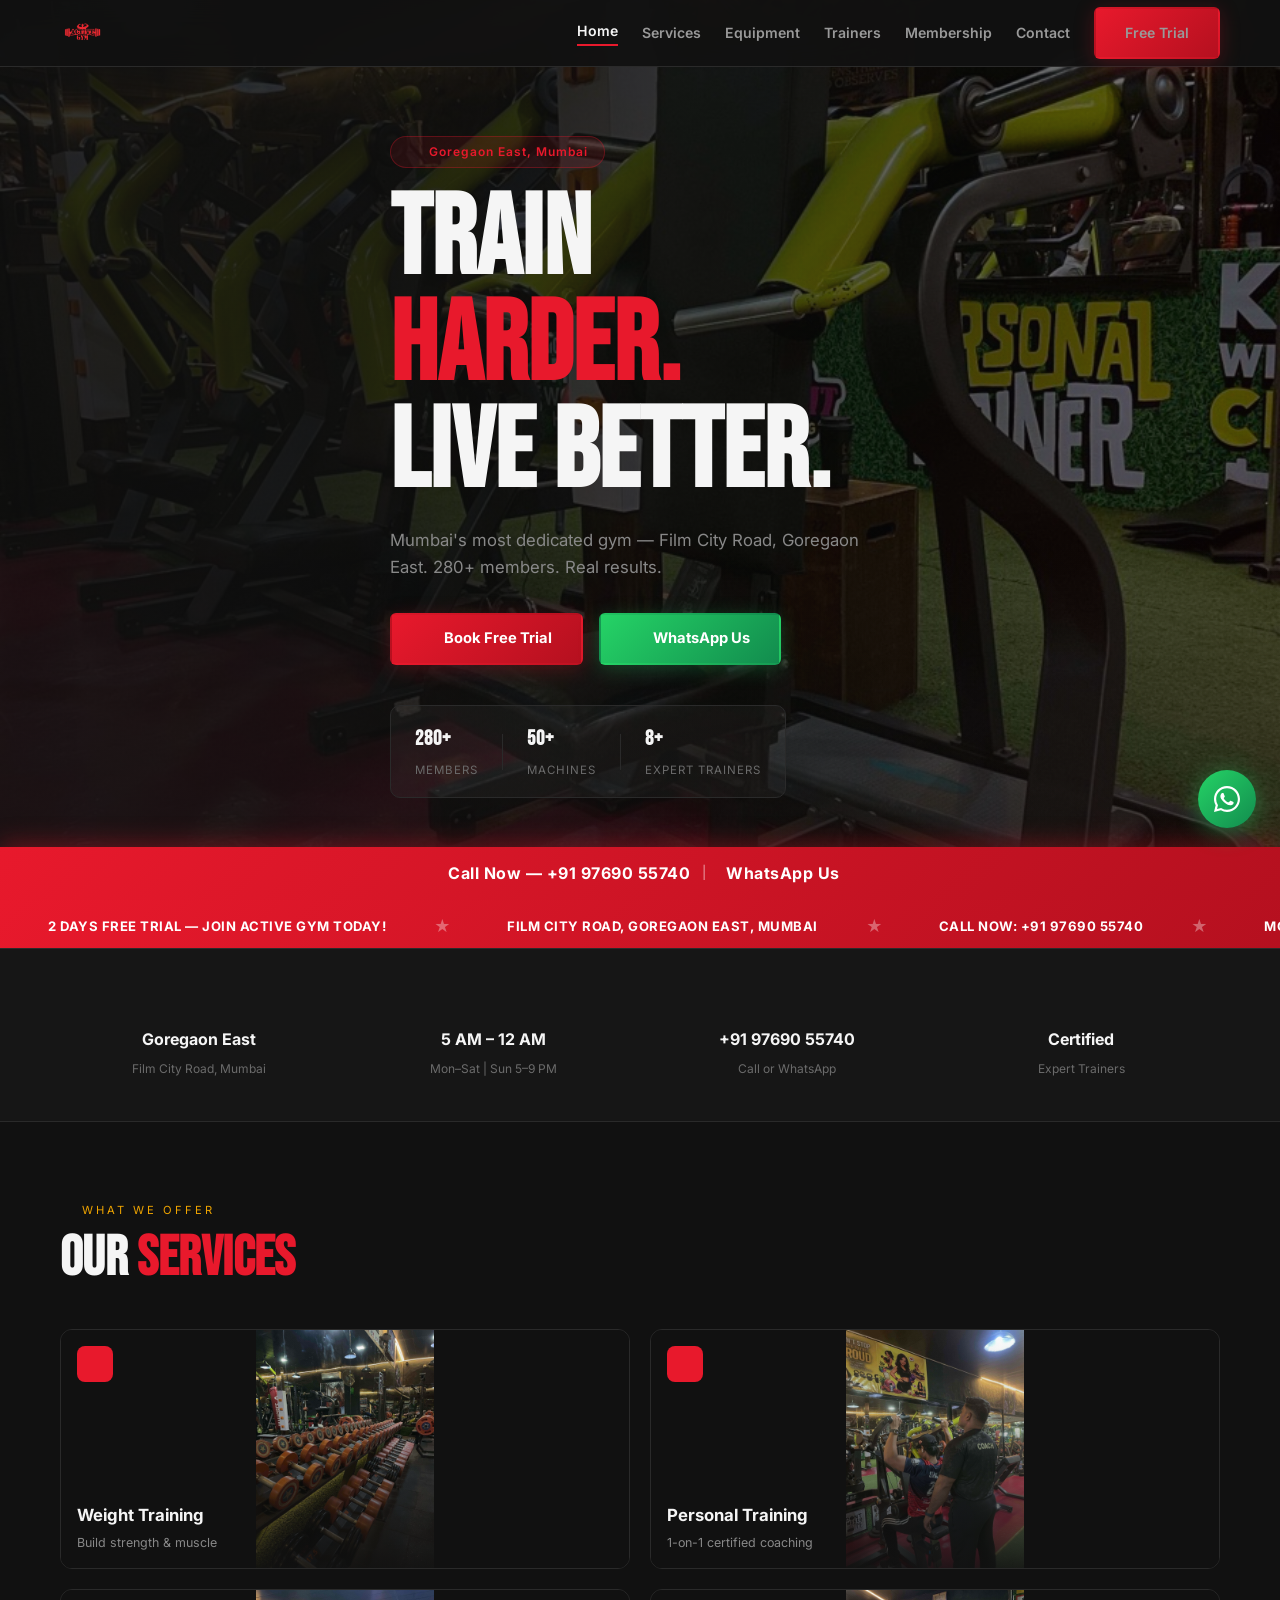
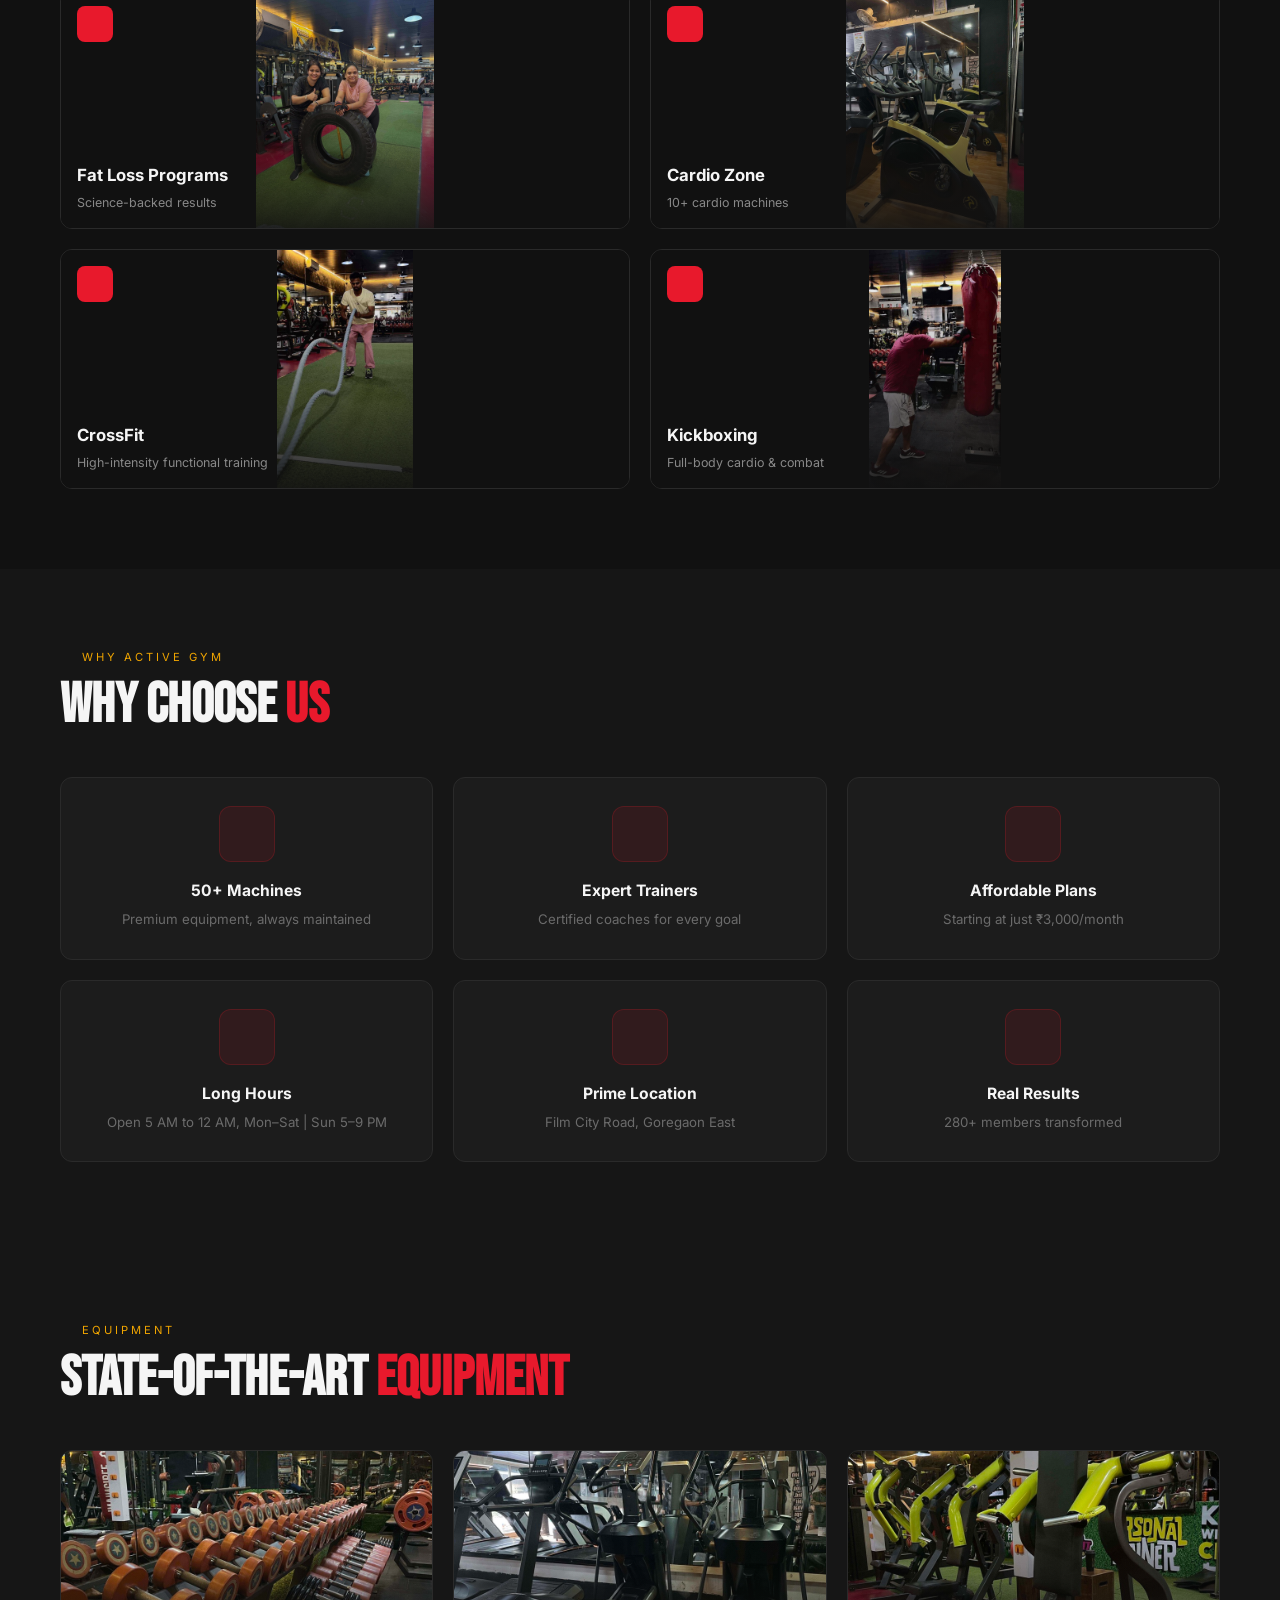
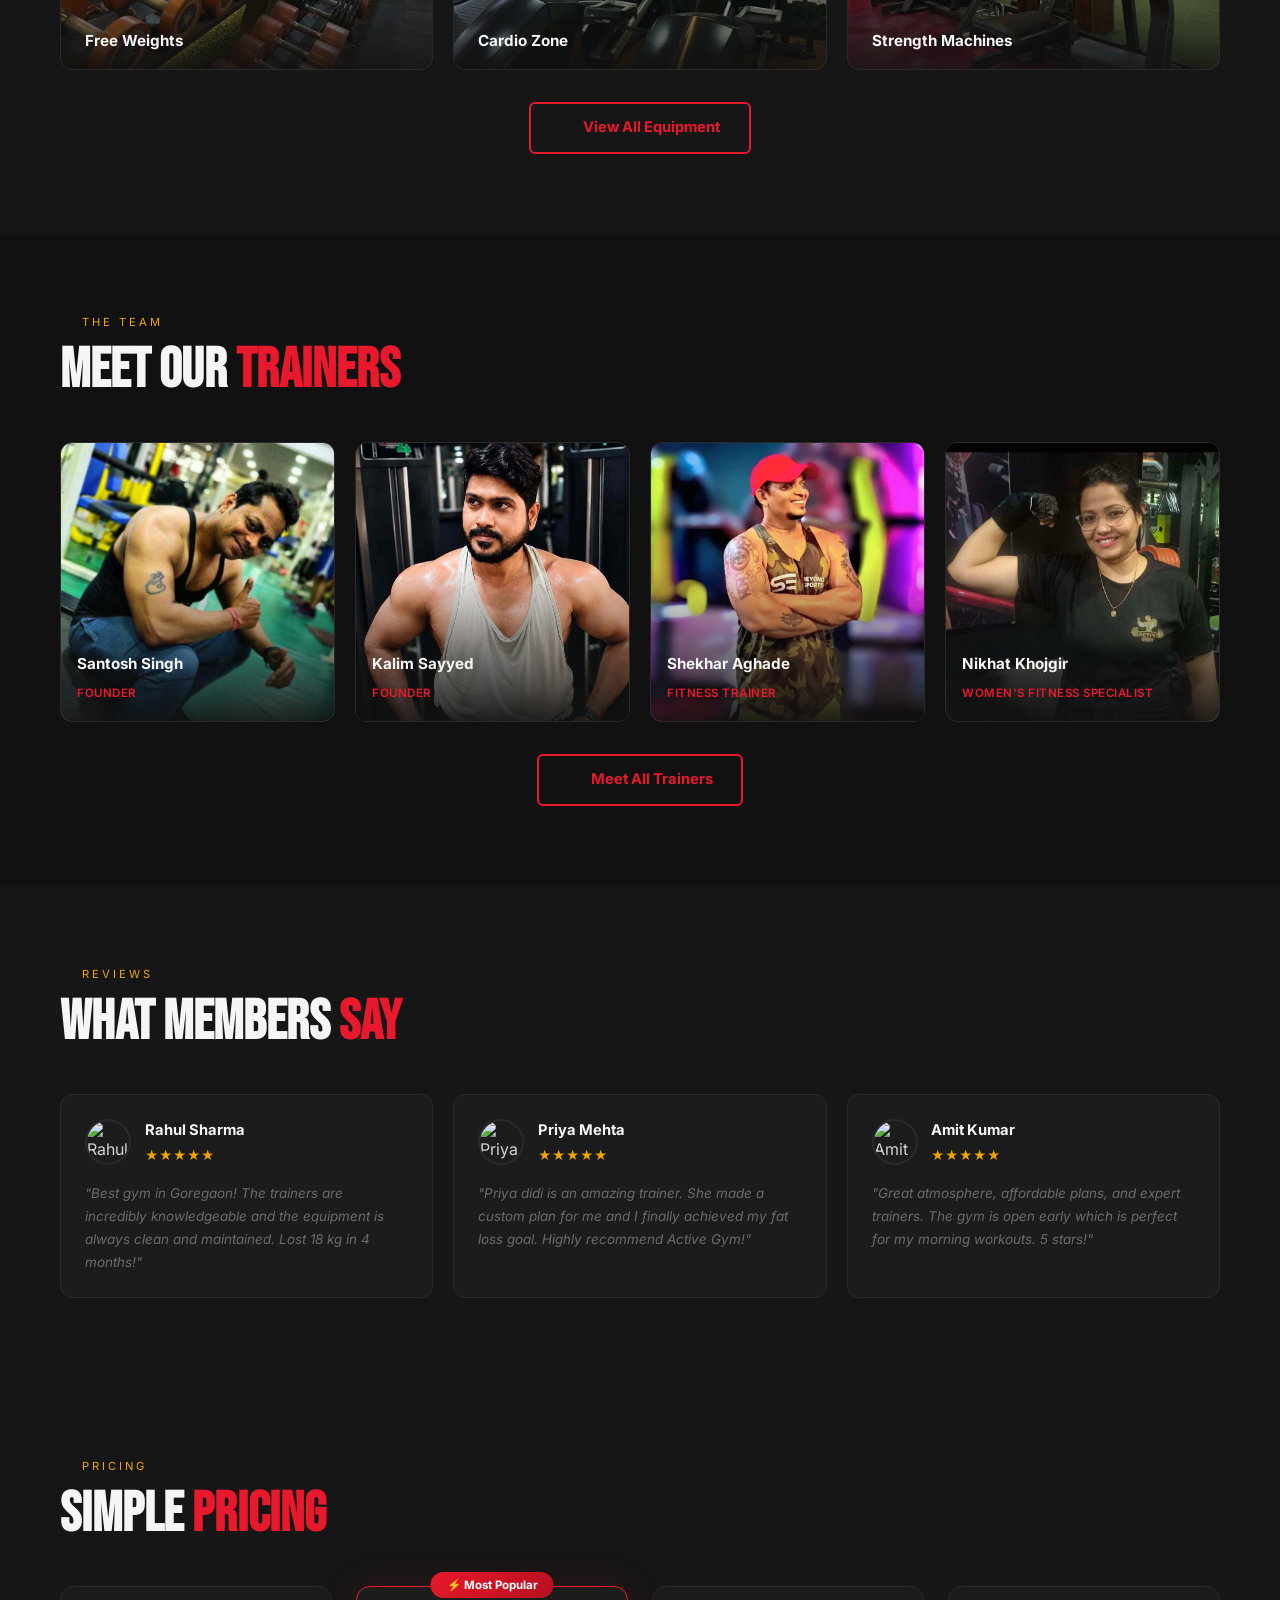
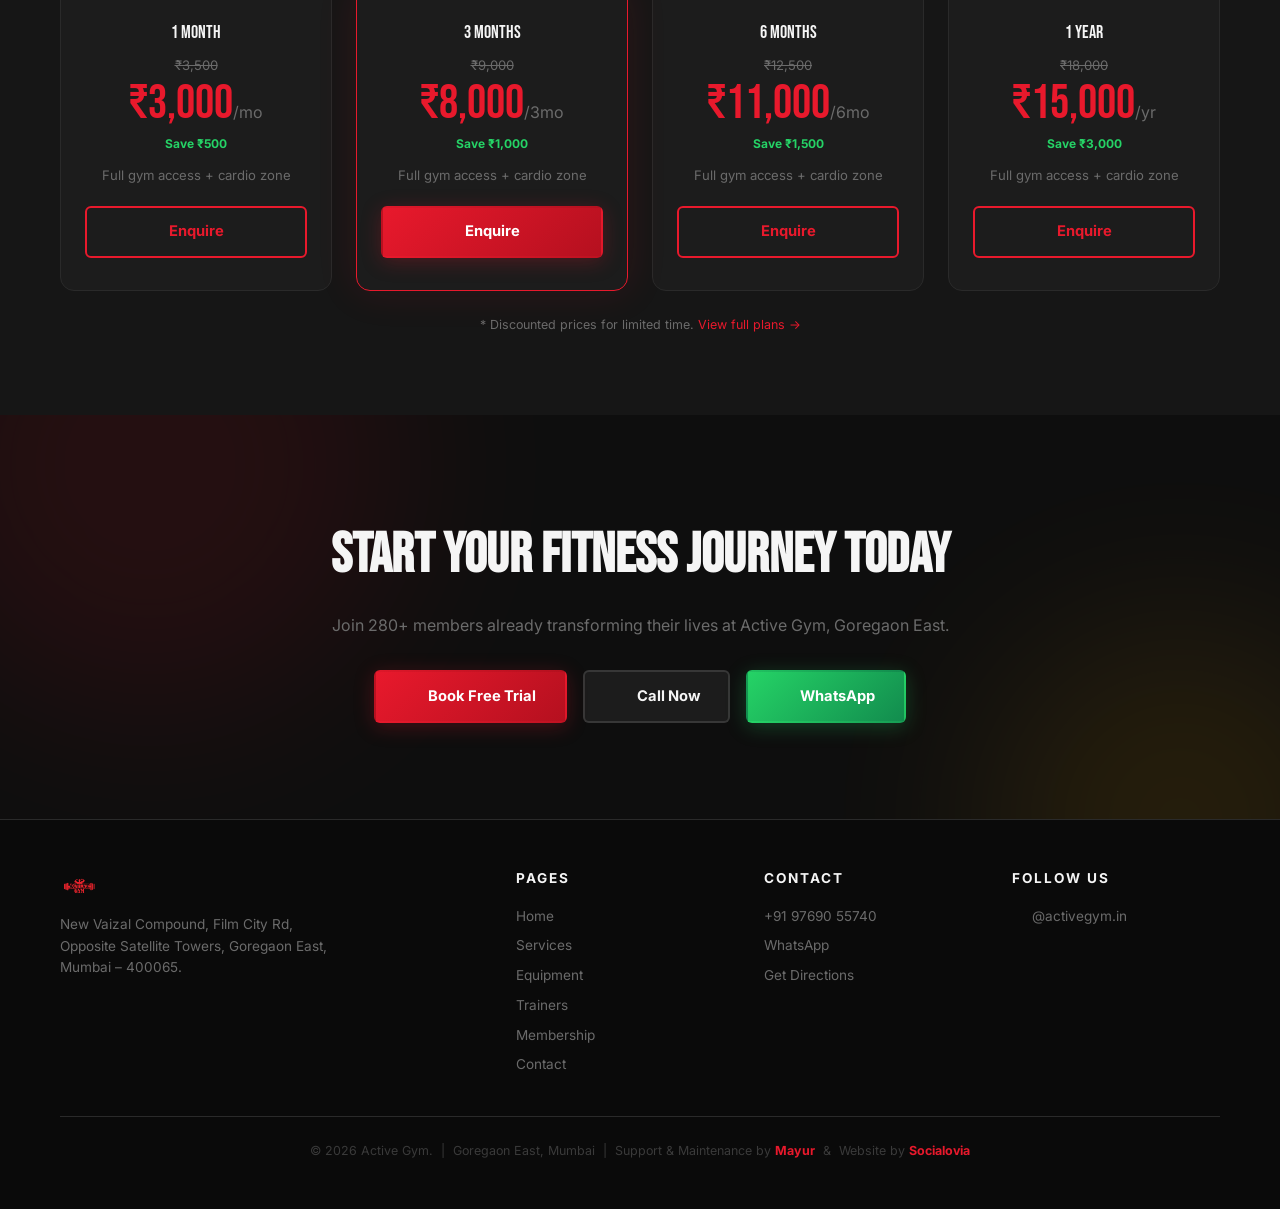
==== commit a07f5388: "changing price" ====
--- a/index.html
+++ b/index.html
@@ -5,7 +5,7 @@
     <meta name="viewport" content="width=device-width, initial-scale=1.0"/>
     <title>Best Gym in Goregaon | Active Gym – Goregaon East, Mumbai</title>
     <meta name="description"
-          content="Active Gym – Best gym in Goregaon East, Mumbai. Top-rated gym on Film City Road with 50+ machines, certified trainers, affordable plans starting ₹2,500/month. Book your 2-day free trial today!"/>
+          content="Active Gym – Best gym in Goregaon East, Mumbai. Top-rated gym on Film City Road with 50+ machines, certified trainers, affordable plans starting ₹3000/month. Book your 2-day free trial today!"/>
     <meta name="keywords"
           content="best gym in goregaon, best gym in goregaon east, top gym goregaon, gym near me goregaon, active gym goregaon, gym film city road mumbai, best gym mumbai, affordable gym goregaon, certified trainers goregaon, personal training goregaon east, weight training goregaon, fitness center goregaon east, gym membership goregaon"/>
     <meta name="robots" content="index, follow"/>
@@ -261,7 +261,7 @@
             <div class="why-card animate-up">
                 <div class="why-icon"><i data-lucide="indian-rupee"></i></div>
                 <h3>Affordable Plans</h3>
-                <p>Starting at just ₹2,500/month</p>
+                <p>Starting at just ₹3,000/month</p>
             </div>
             <div class="why-card animate-up">
                 <div class="why-icon"><i data-lucide="clock"></i></div>
@@ -414,9 +414,9 @@
                 <div style="font-family:'Bebas Neue',sans-serif;font-size:1.1rem;color:#f5f5f5;margin-bottom:0.5rem">1
                     Month
                 </div>
-                <div style="font-size:0.82rem;color:#6b6b6b;text-decoration:line-through;margin-bottom:0.25rem">₹3,000
-                </div>
-                <div style="font-family:'Bebas Neue',sans-serif;font-size:3rem;color:#e8192c;line-height:1">₹2,500<span
+                <div style="font-size:0.82rem;color:#6b6b6b;text-decoration:line-through;margin-bottom:0.25rem">₹3,500
+                </div>
+                <div style="font-family:'Bebas Neue',sans-serif;font-size:3rem;color:#e8192c;line-height:1">₹3,000<span
                         style="font-size:1rem;color:#6b6b6b;font-family:Inter,sans-serif">/mo</span></div>
                 <div style="font-size:0.75rem;color:#25d366;font-weight:700;margin:0.35rem 0 0.75rem">Save ₹500</div>
                 <p style="font-size:0.82rem;color:#6b6b6b;margin:0 0 1.25rem">Full gym access + cardio zone</p>
@@ -433,10 +433,10 @@
                         3 Months
                     </div>
                     <div style="font-size:0.82rem;color:#6b6b6b;text-decoration:line-through;margin-bottom:0.25rem">
-                        ₹8,000
+                        ₹9,000
                     </div>
                     <div style="font-family:'Bebas Neue',sans-serif;font-size:3rem;color:#e8192c;line-height:1">
-                        ₹7,000<span style="font-size:1rem;color:#6b6b6b;font-family:Inter,sans-serif">/3mo</span></div>
+                        ₹8,000<span style="font-size:1rem;color:#6b6b6b;font-family:Inter,sans-serif">/3mo</span></div>
                     <div style="font-size:0.75rem;color:#25d366;font-weight:700;margin:0.35rem 0 0.75rem">Save ₹1,000
                     </div>
                     <p style="font-size:0.82rem;color:#6b6b6b;margin:0 0 1.25rem">Full gym access + cardio zone</p>
@@ -451,11 +451,11 @@
                     Months
                 </div>
                 <div style="font-size:0.82rem;color:#6b6b6b;text-decoration:line-through;margin-bottom:0.25rem">
-                    ₹11,000
-                </div>
-                <div style="font-family:'Bebas Neue',sans-serif;font-size:3rem;color:#e8192c;line-height:1">₹9,000<span
+                    ₹12,500
+                </div>
+                <div style="font-family:'Bebas Neue',sans-serif;font-size:3rem;color:#e8192c;line-height:1">₹11,000<span
                         style="font-size:1rem;color:#6b6b6b;font-family:Inter,sans-serif">/6mo</span></div>
-                <div style="font-size:0.75rem;color:#25d366;font-weight:700;margin:0.35rem 0 0.75rem">Save ₹2,000</div>
+                <div style="font-size:0.75rem;color:#25d366;font-weight:700;margin:0.35rem 0 0.75rem">Save ₹1,500</div>
                 <p style="font-size:0.82rem;color:#6b6b6b;margin:0 0 1.25rem">Full gym access + cardio zone</p>
                 <a href="membership.html" class="btn btn-outline" style="width:100%;justify-content:center">Enquire</a>
             </div>
@@ -468,9 +468,9 @@
                 <div style="font-size:0.82rem;color:#6b6b6b;text-decoration:line-through;margin-bottom:0.25rem">
                     ₹18,000
                 </div>
-                <div style="font-family:'Bebas Neue',sans-serif;font-size:3rem;color:#e8192c;line-height:1">₹14,000<span
+                <div style="font-family:'Bebas Neue',sans-serif;font-size:3rem;color:#e8192c;line-height:1">₹15,000<span
                         style="font-size:1rem;color:#6b6b6b;font-family:Inter,sans-serif">/yr</span></div>
-                <div style="font-size:0.75rem;color:#25d366;font-weight:700;margin:0.35rem 0 0.75rem">Save ₹4,000</div>
+                <div style="font-size:0.75rem;color:#25d366;font-weight:700;margin:0.35rem 0 0.75rem">Save ₹3,000</div>
                 <p style="font-size:0.82rem;color:#6b6b6b;margin:0 0 1.25rem">Full gym access + cardio zone</p>
                 <a href="membership.html" class="btn btn-outline" style="width:100%;justify-content:center">Enquire</a>
             </div>
